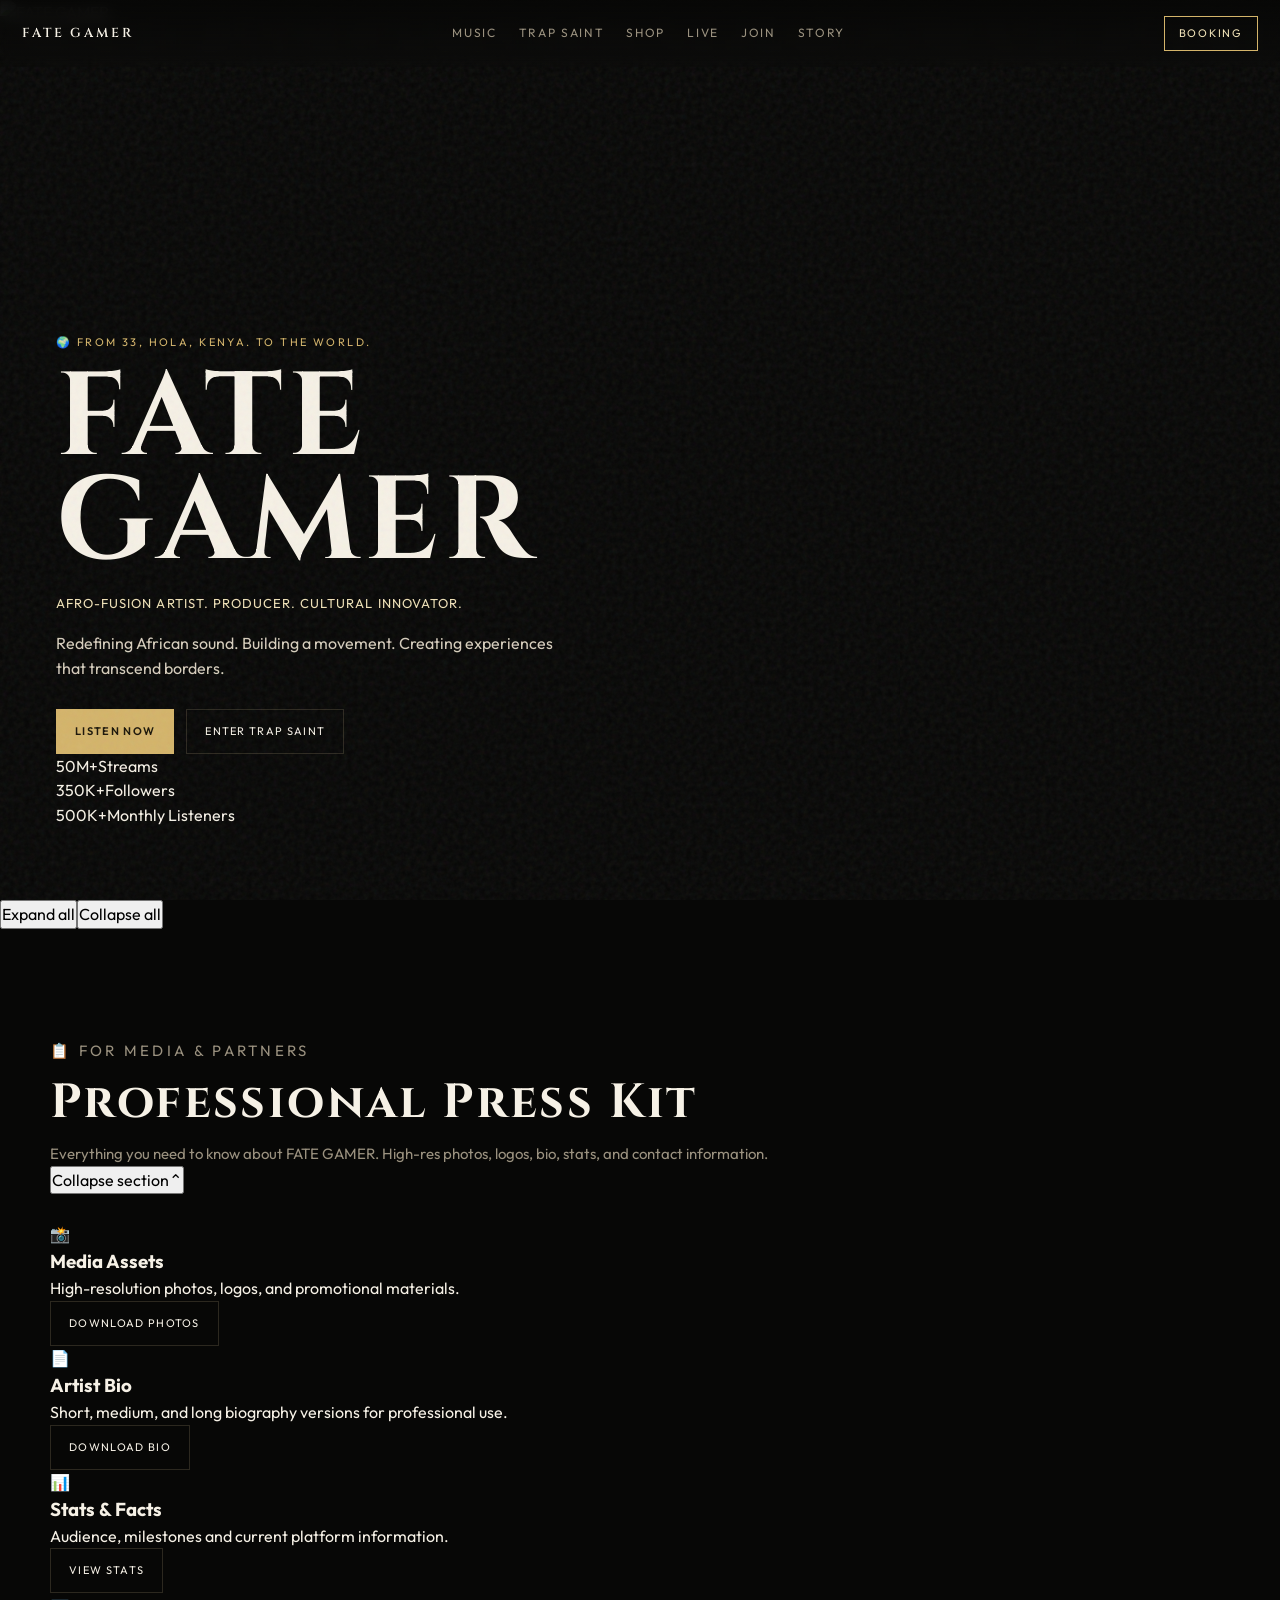
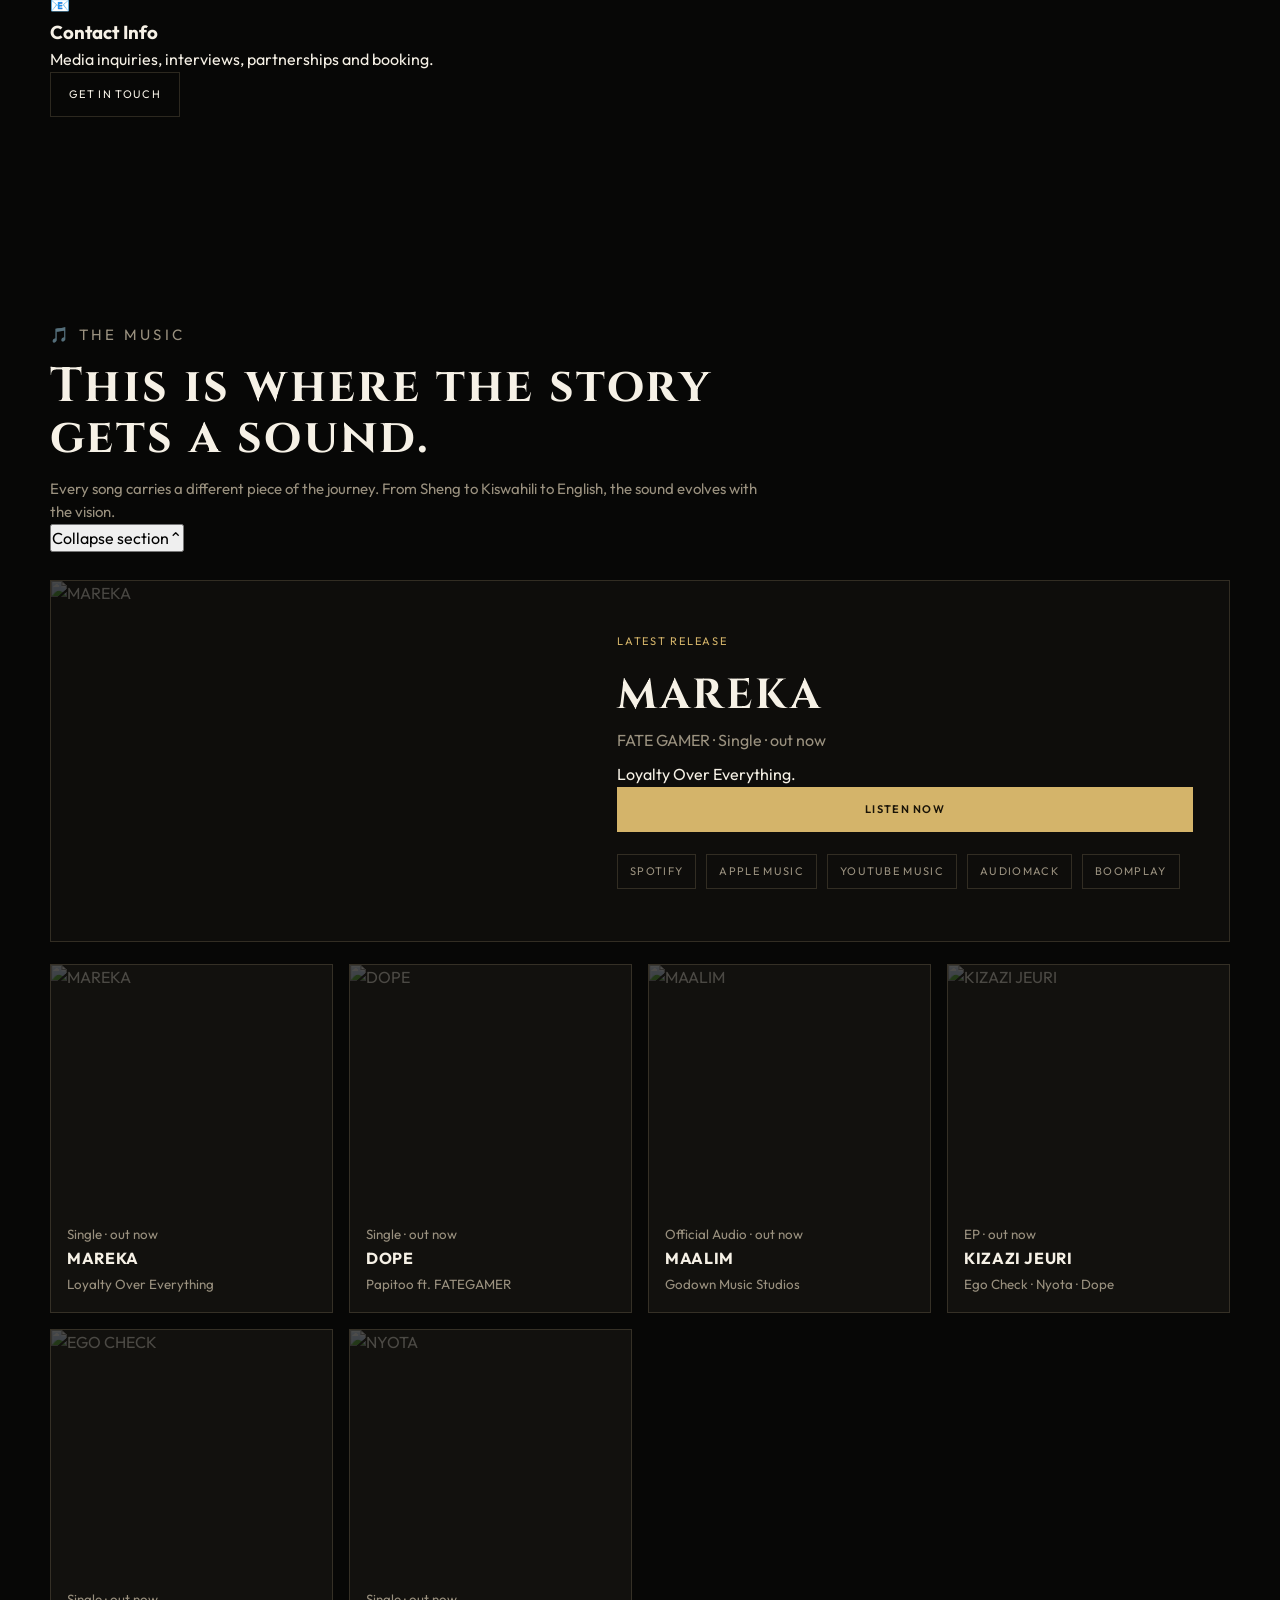
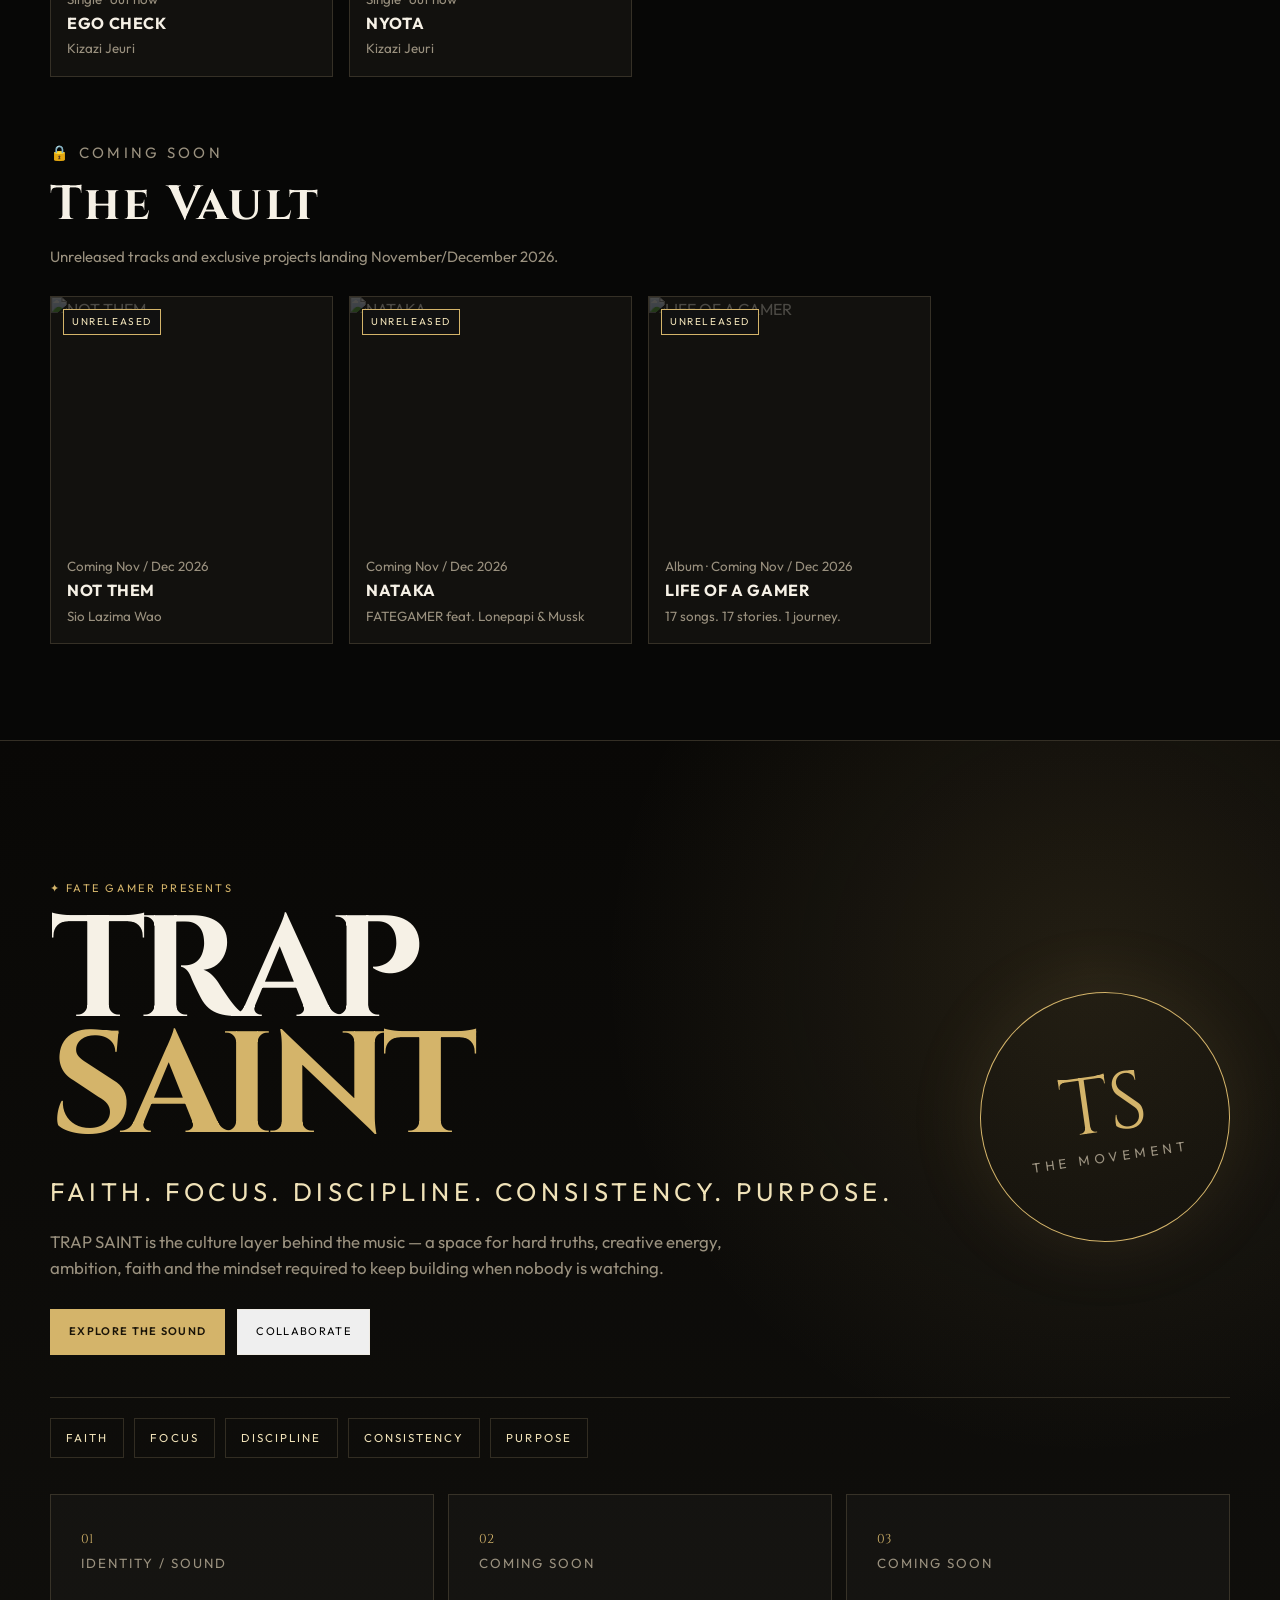
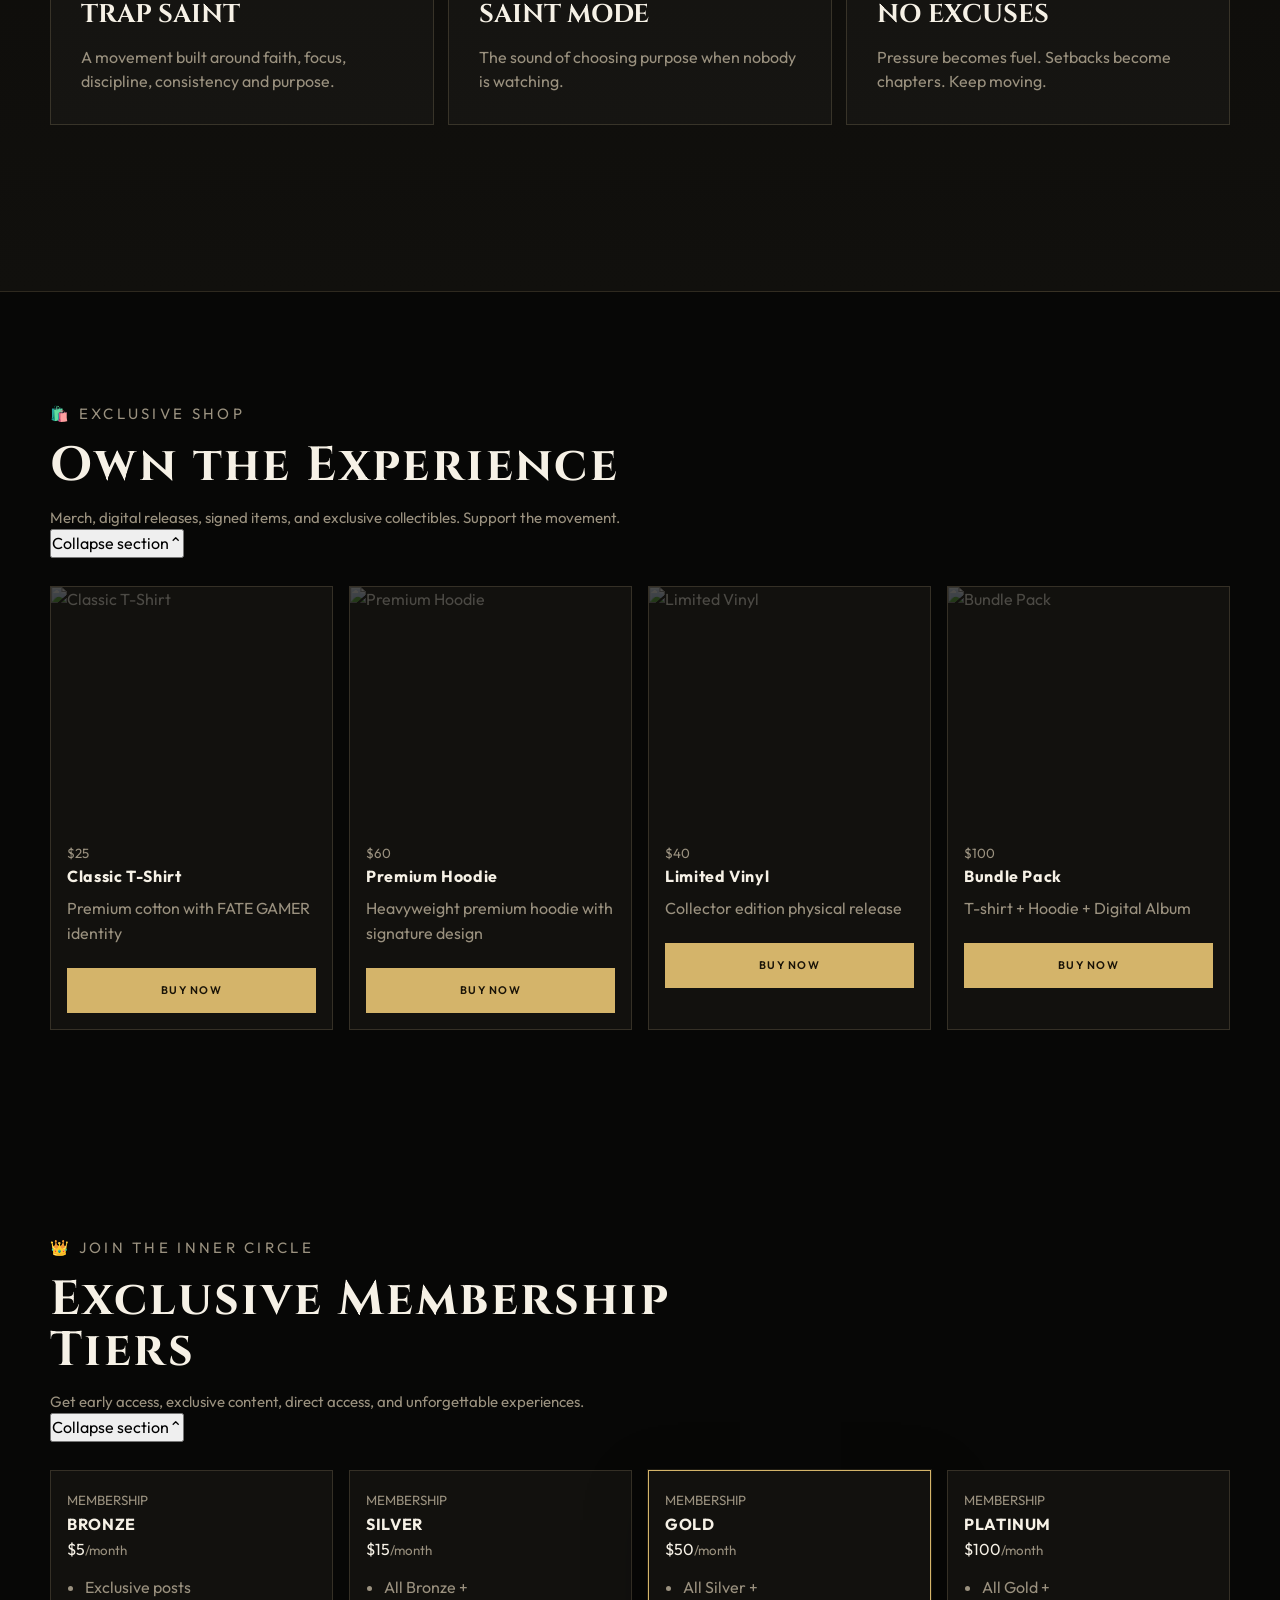
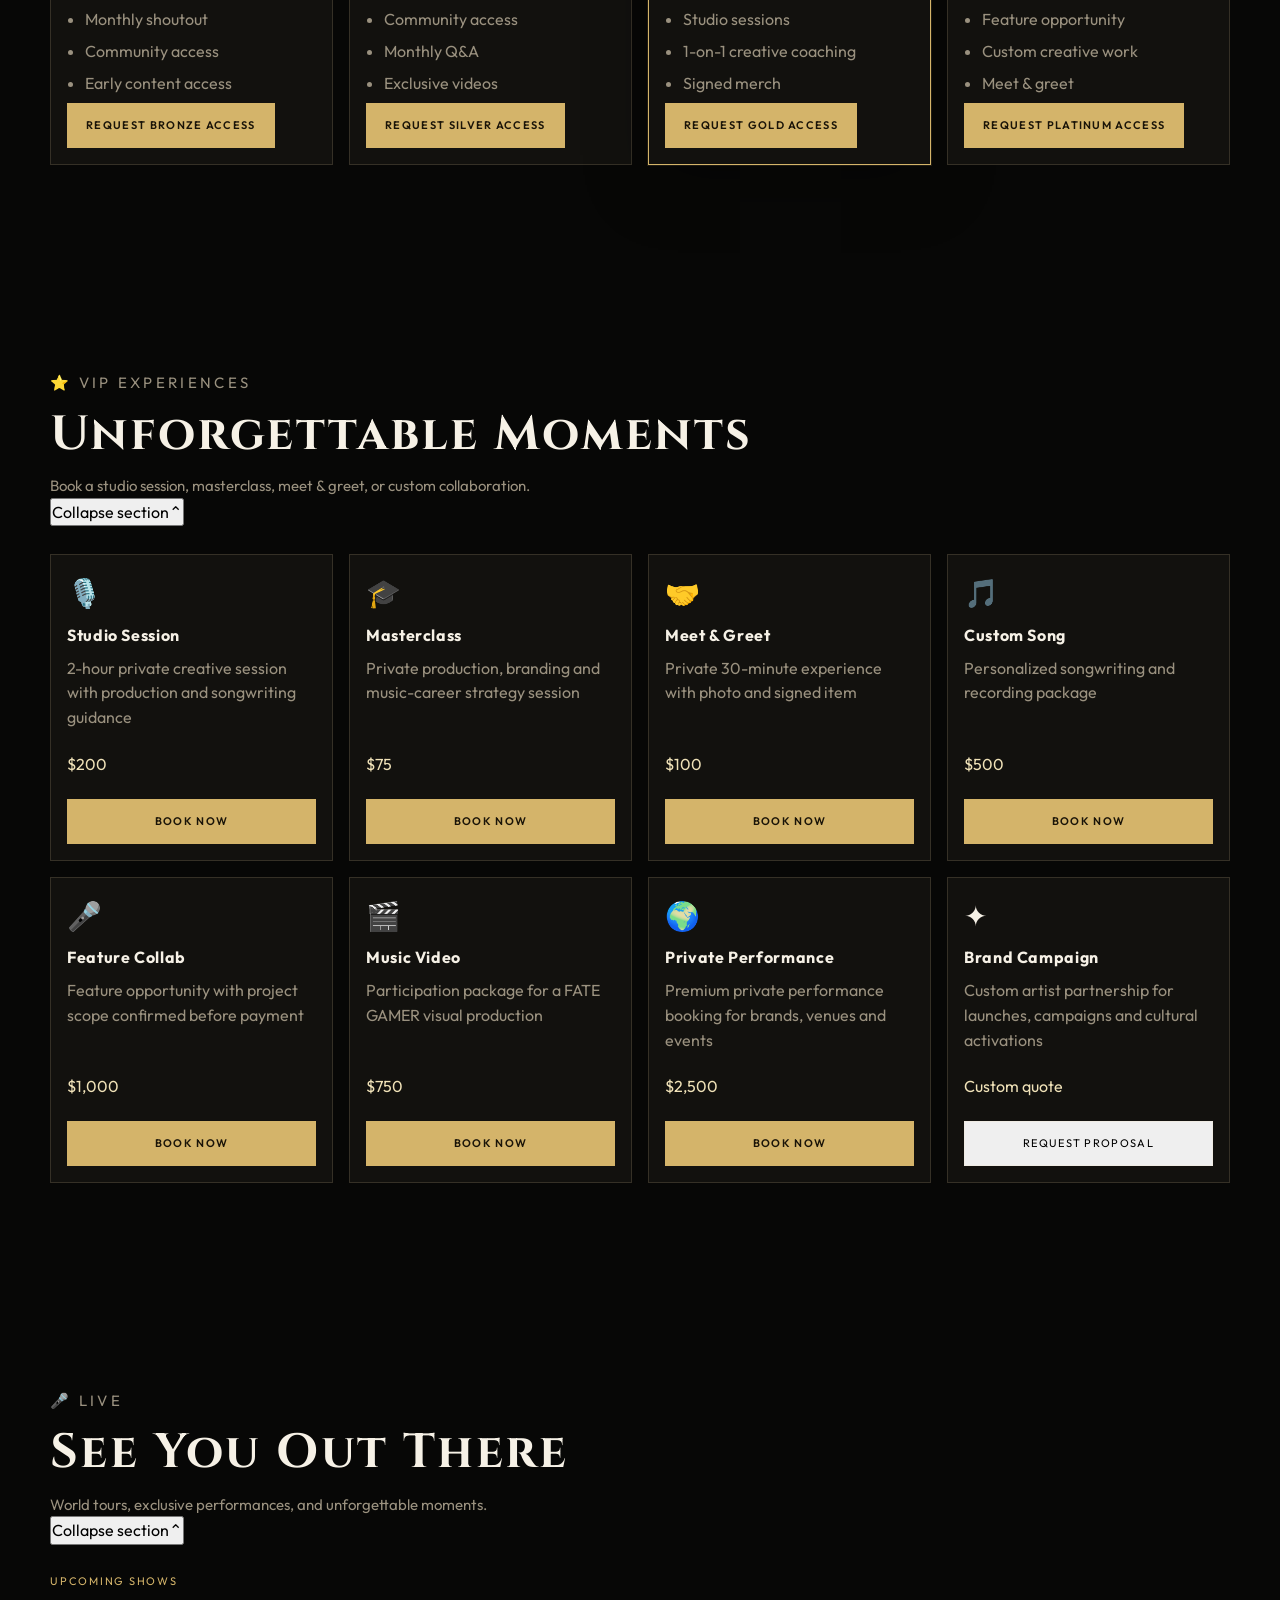
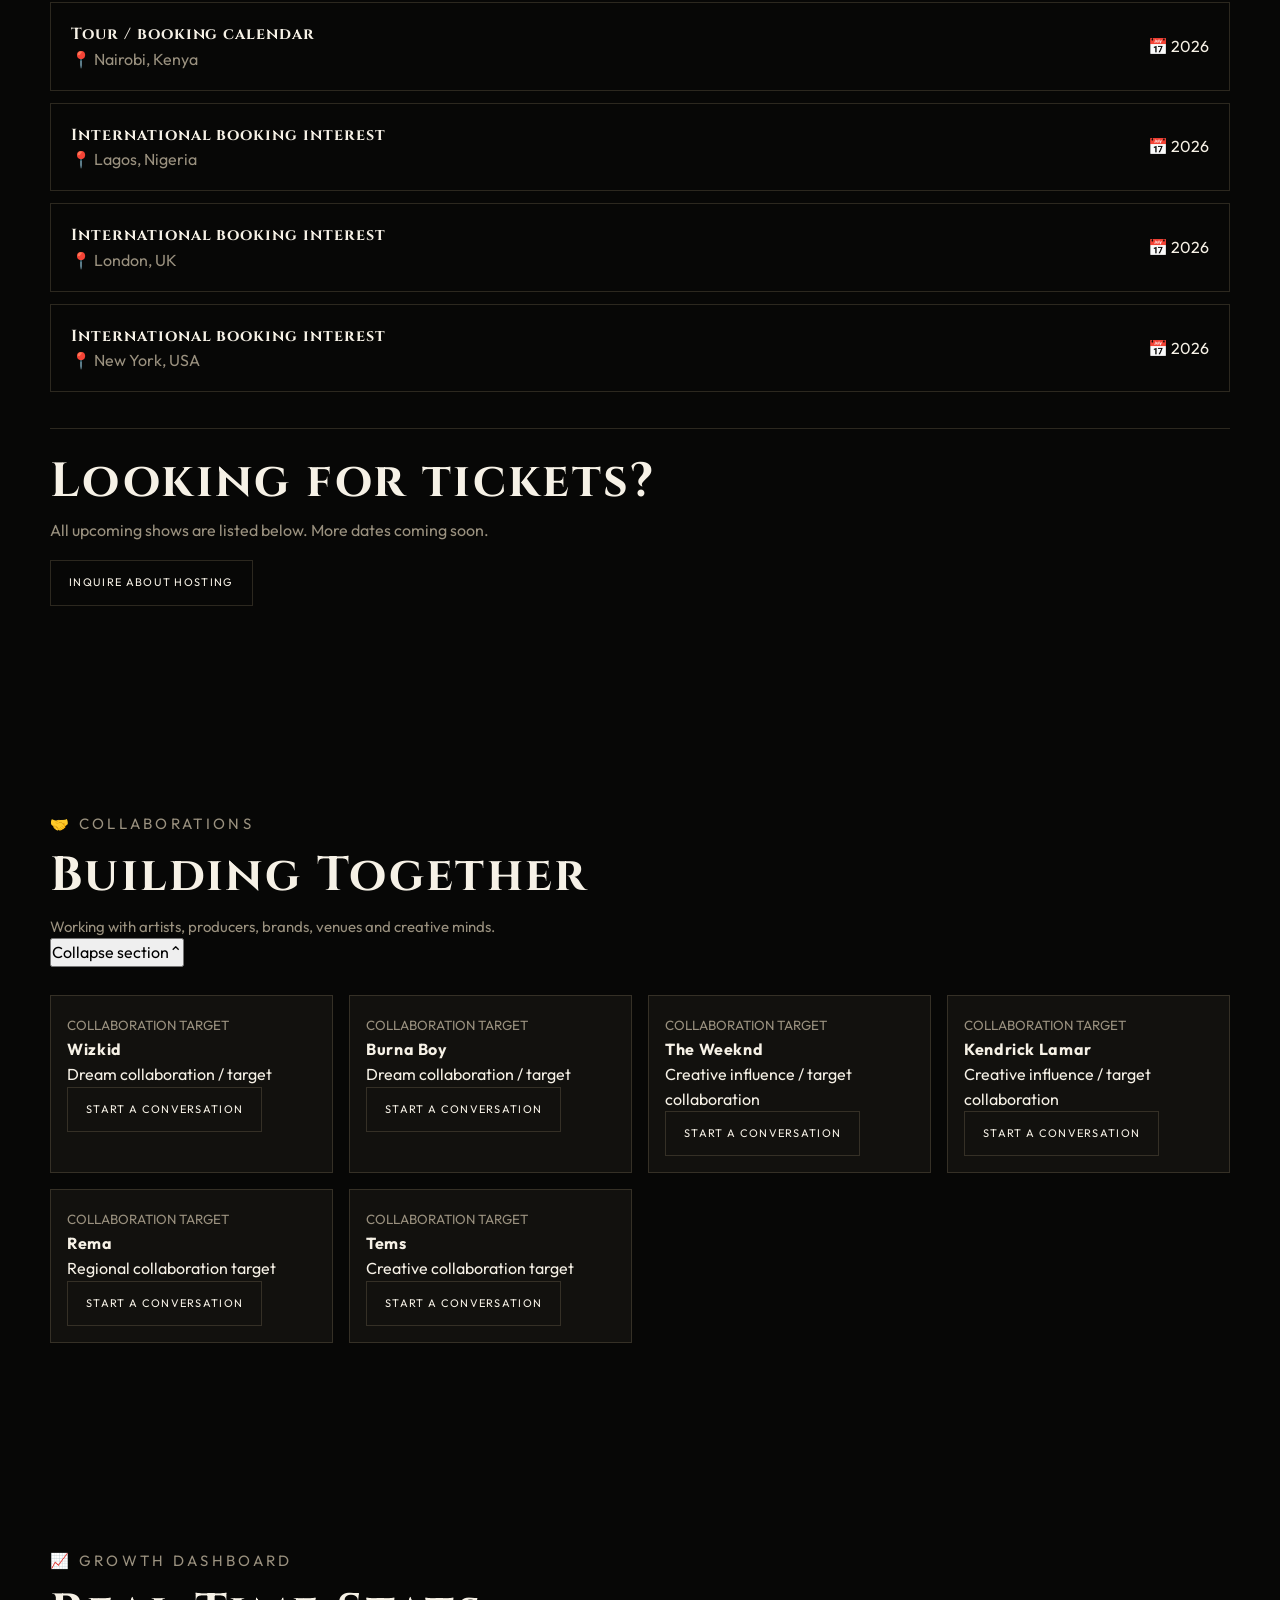
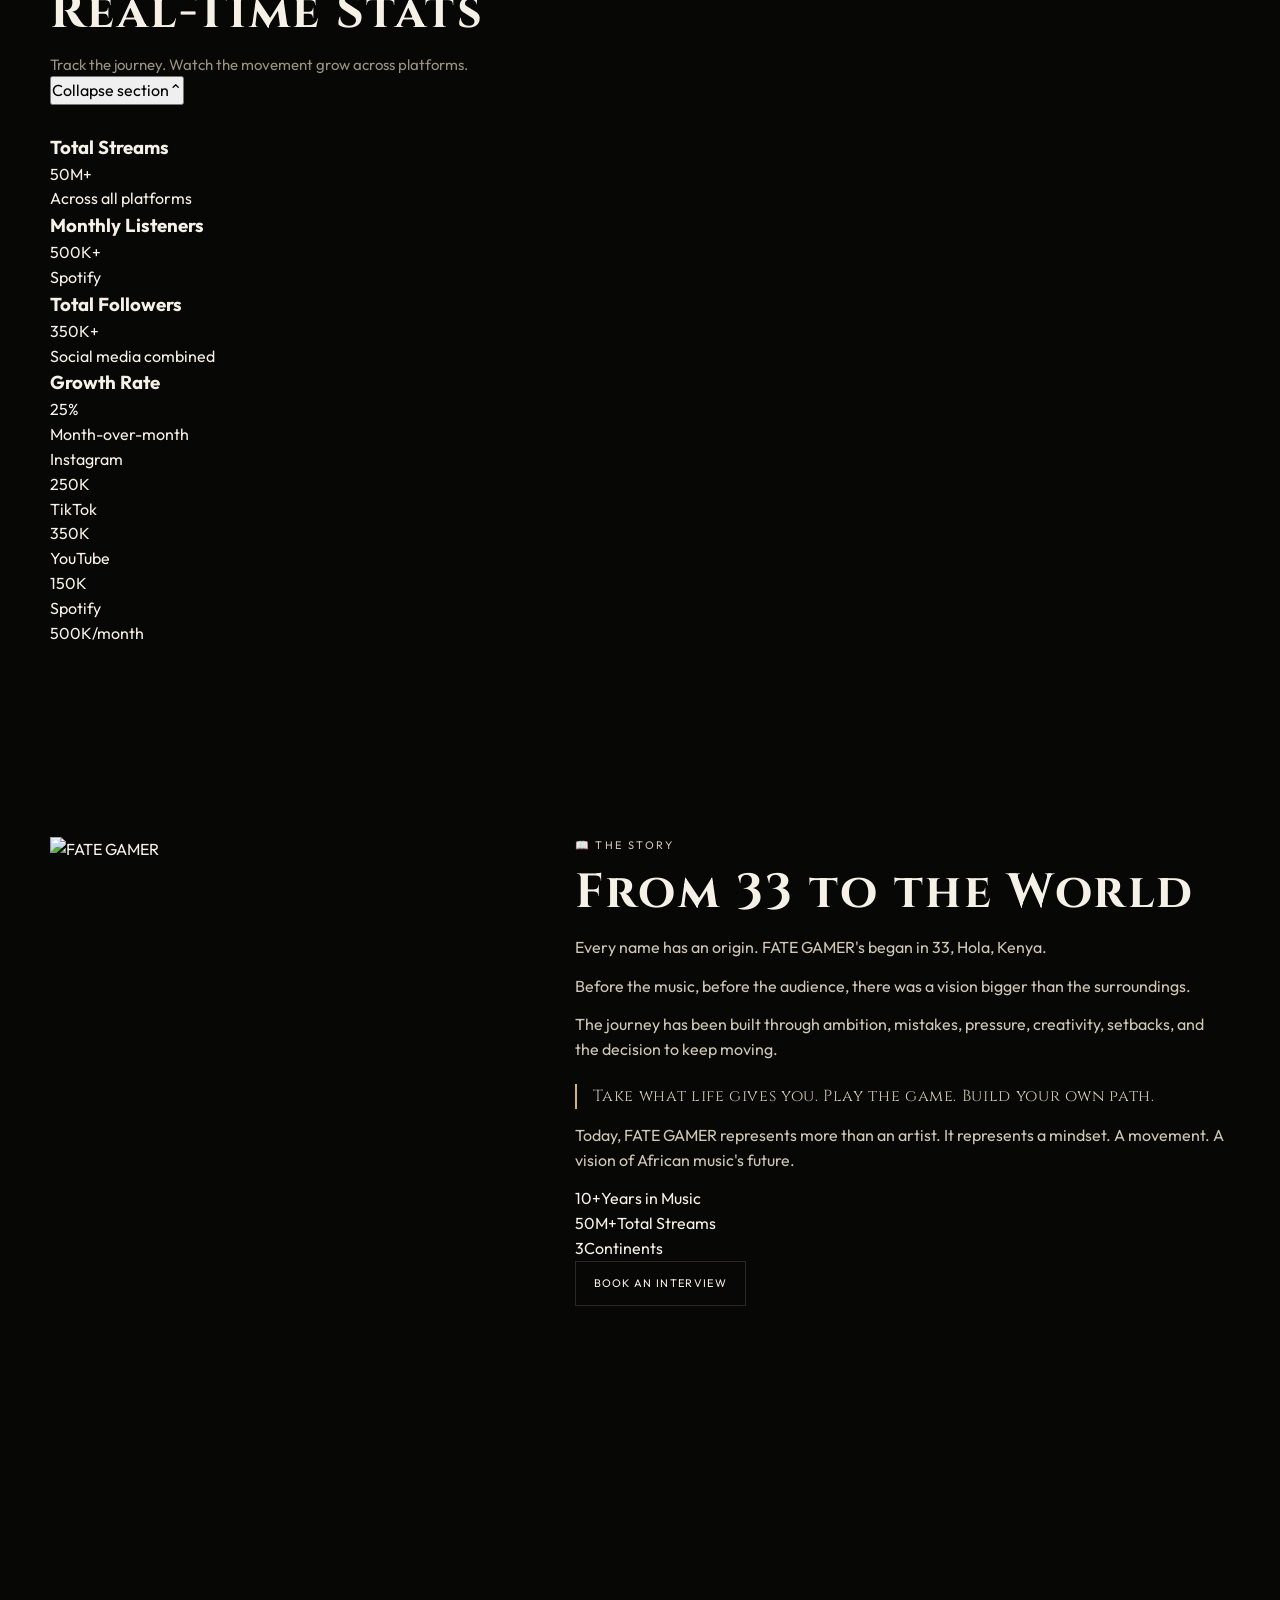
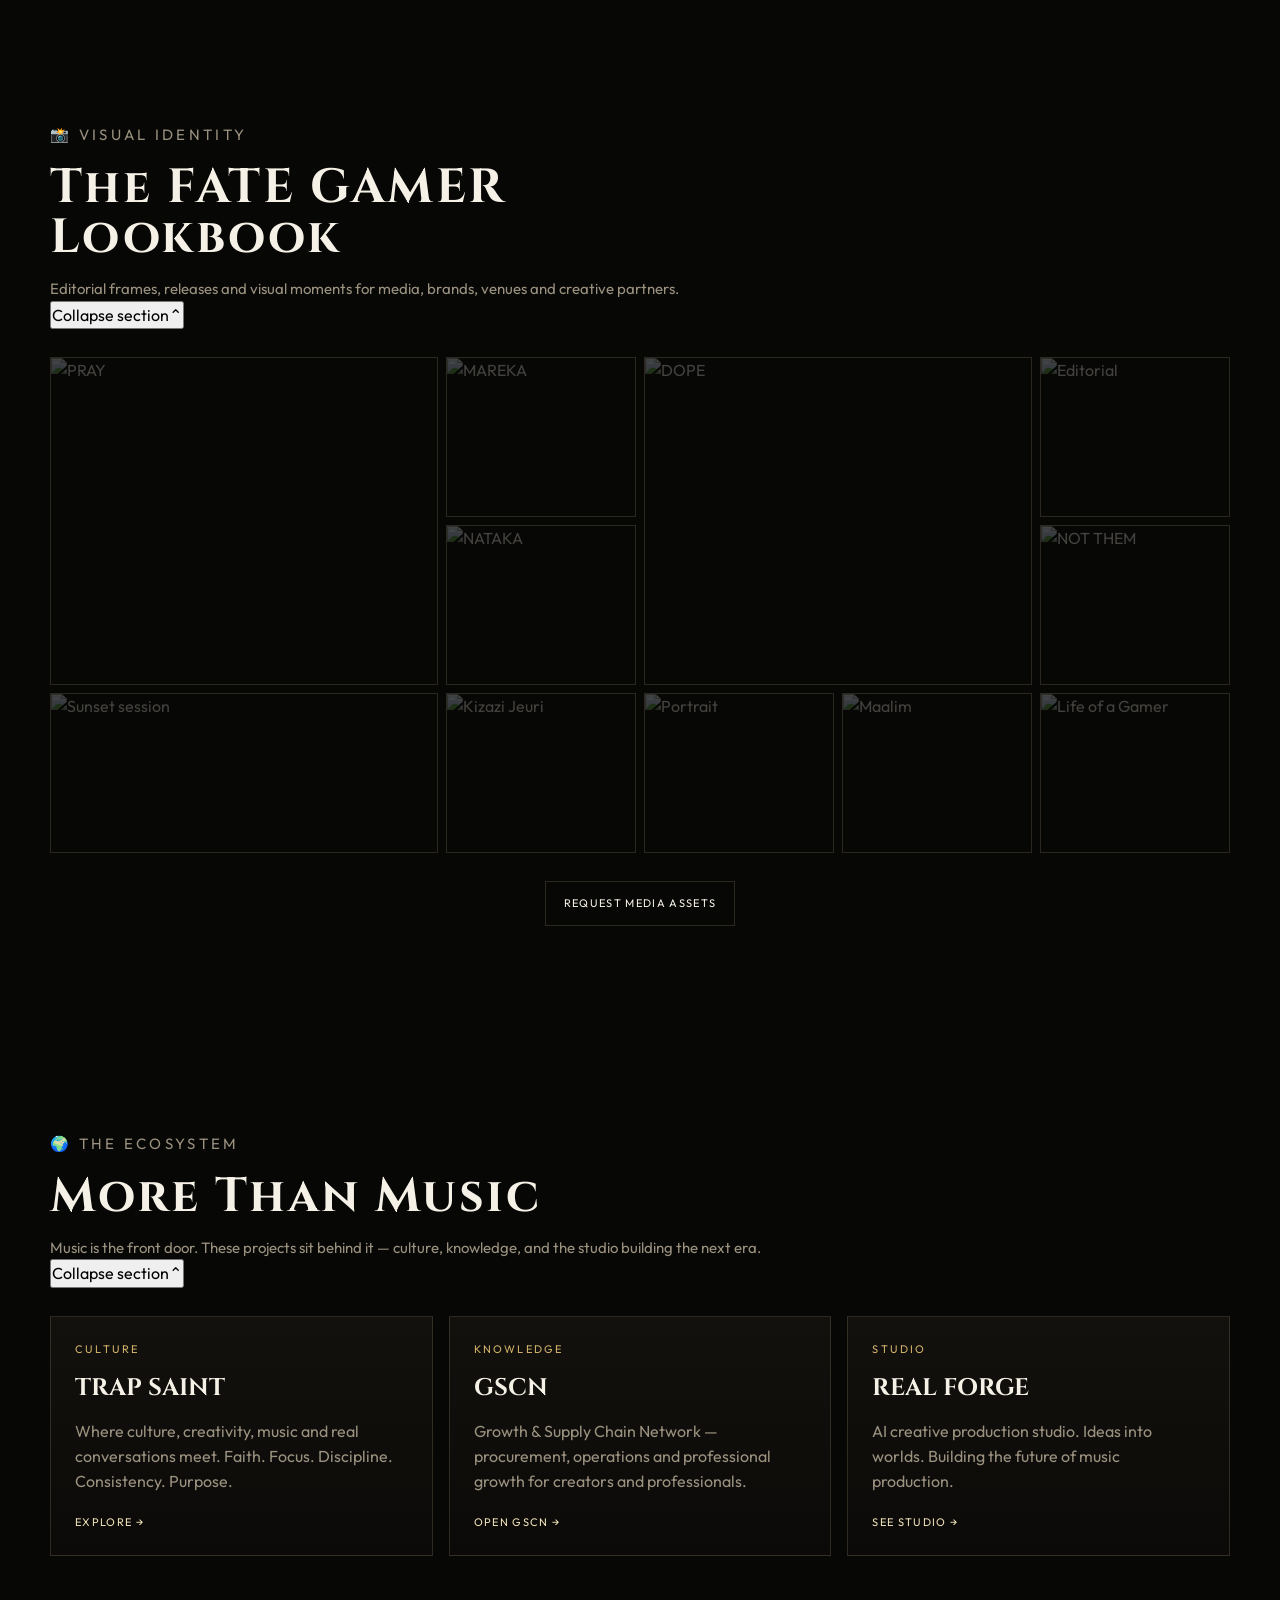
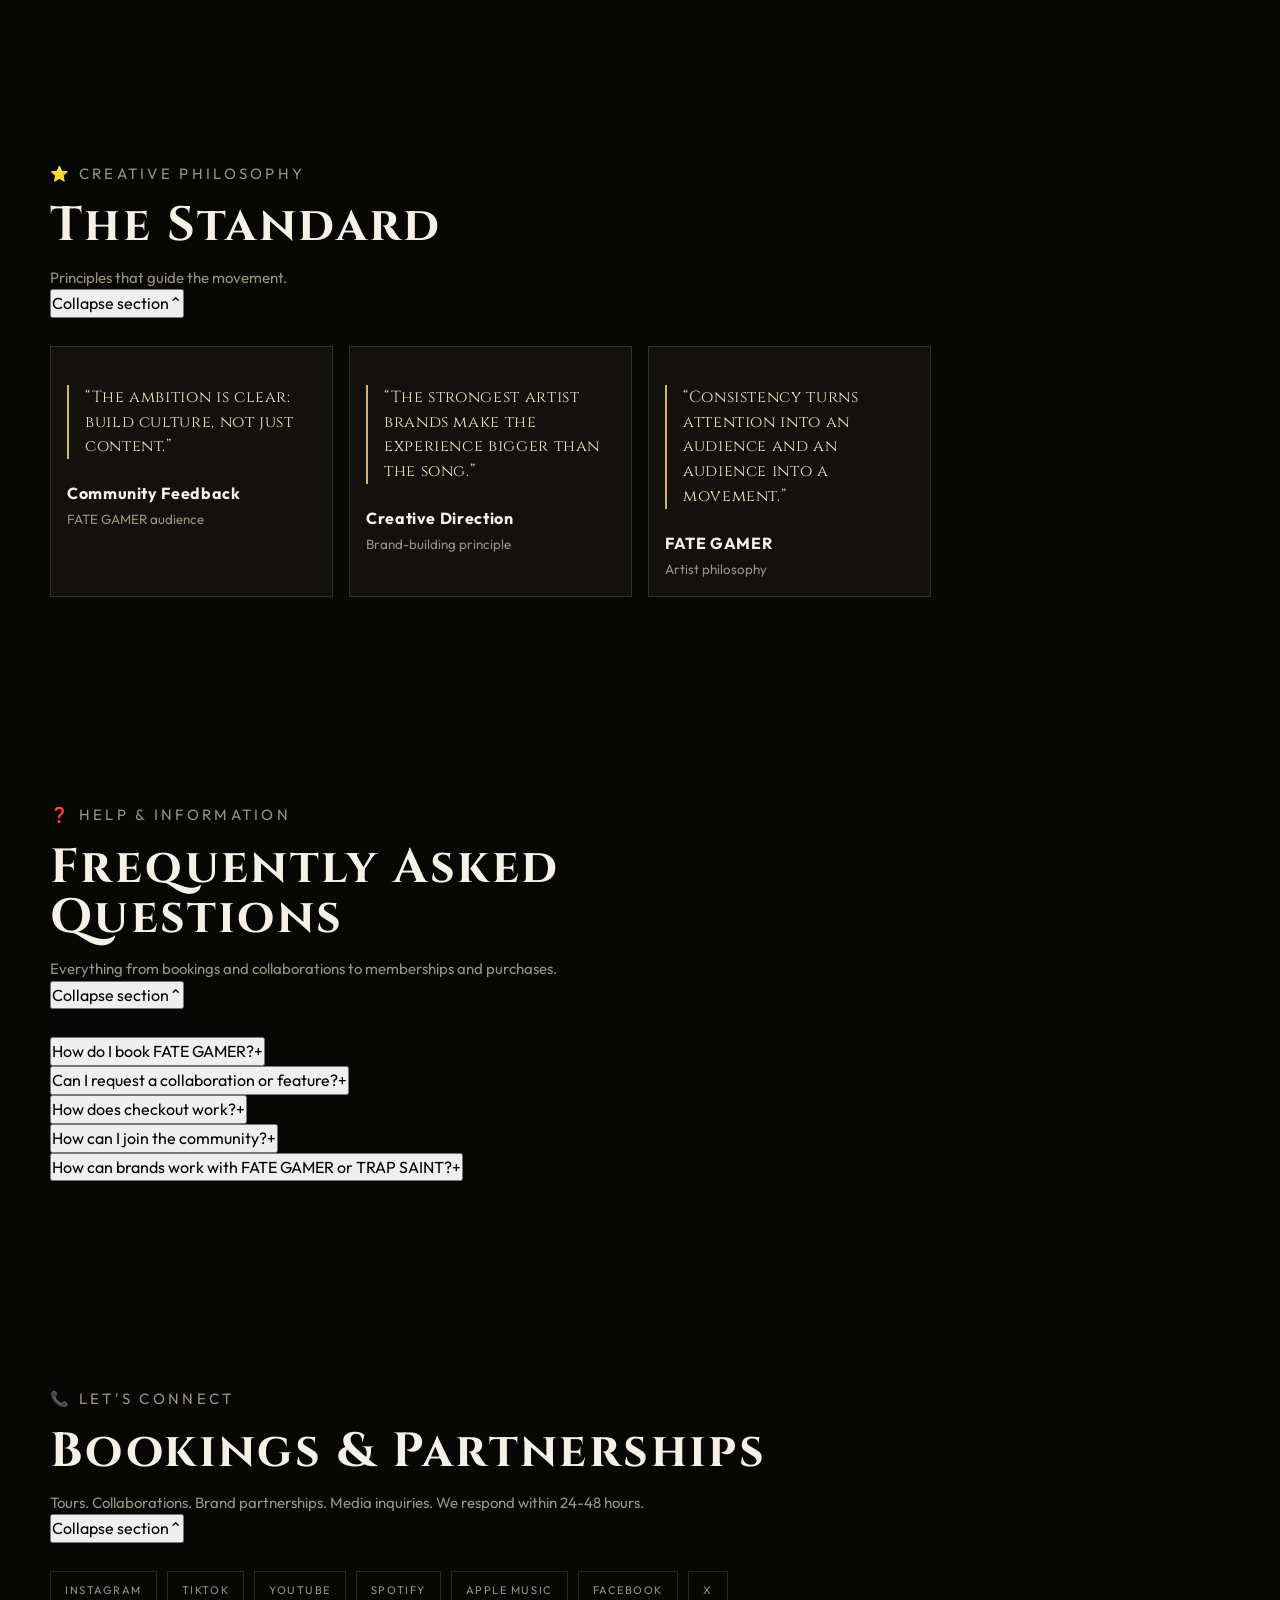
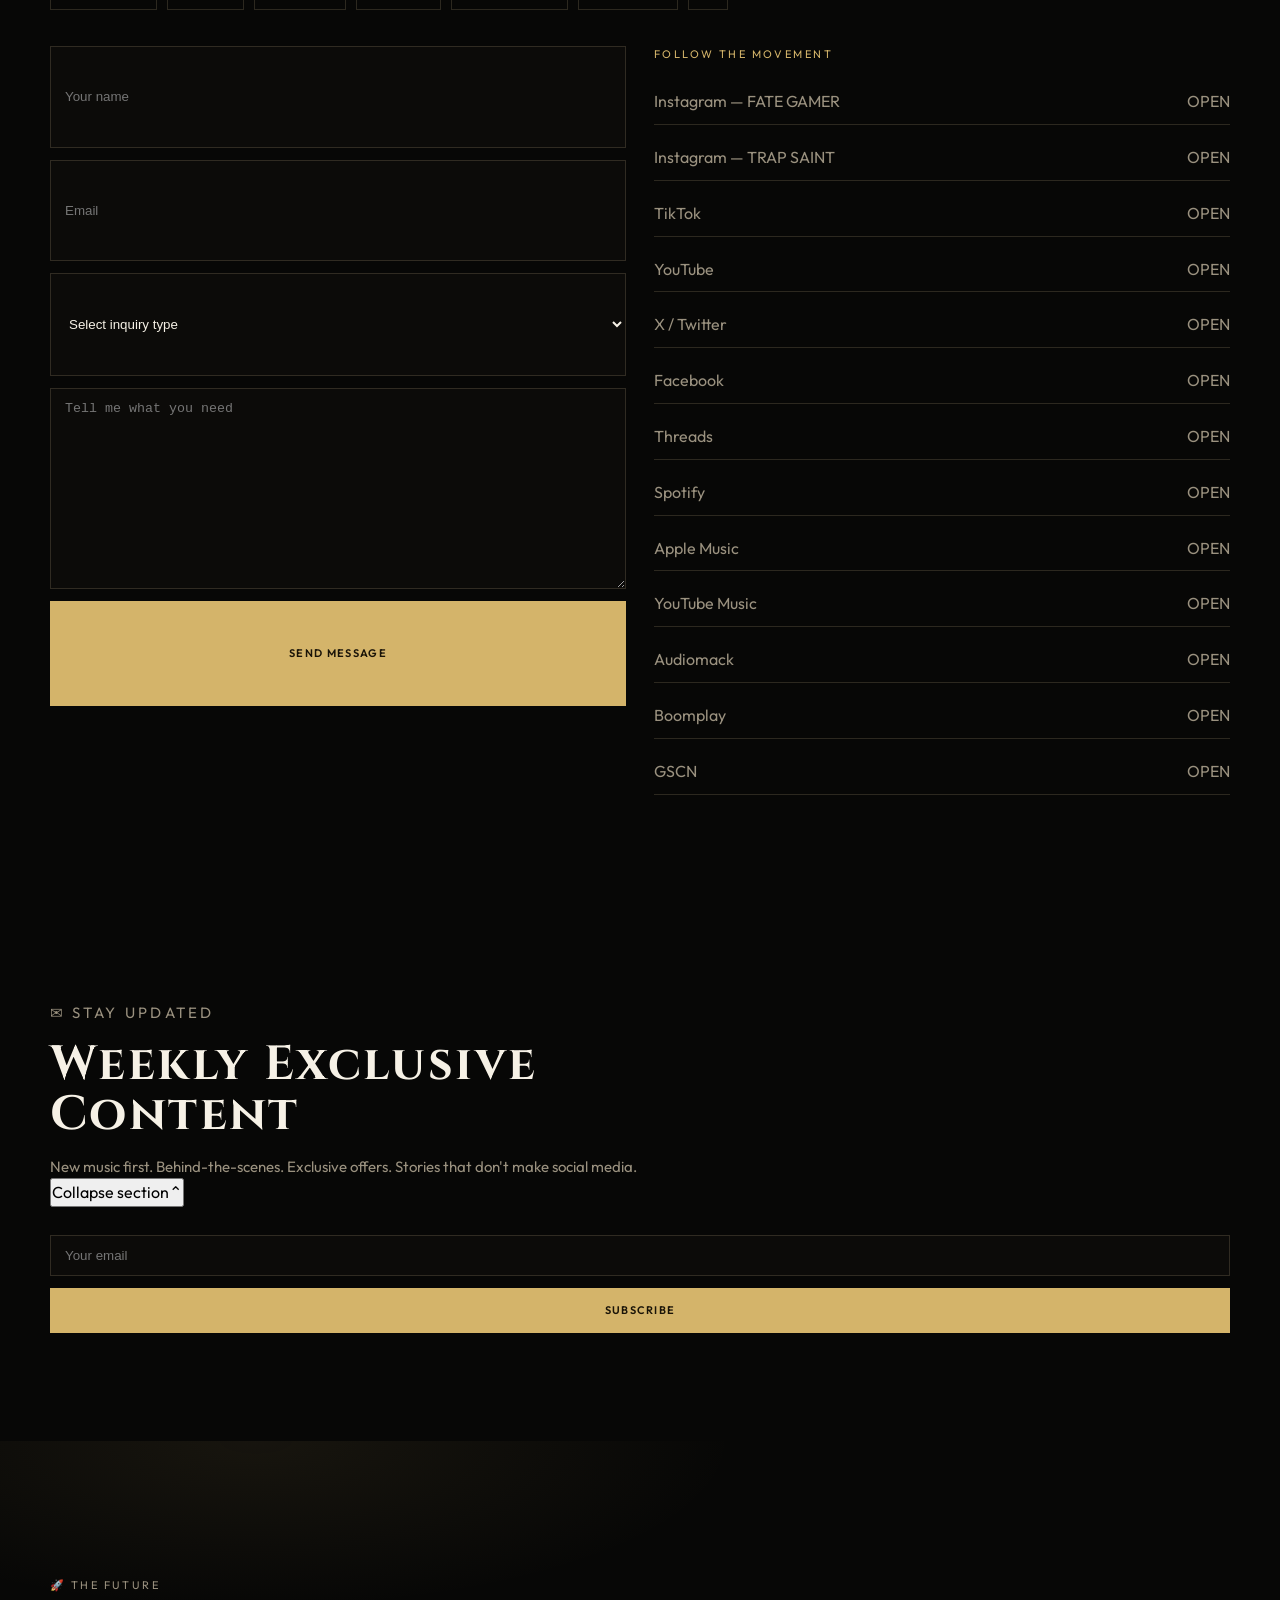
==== index.html @ 5c88dd8c "Expand all site sections and add working controls and FAQ" ====
<!doctype html>
<html lang="en">
<head>
  <meta charset="utf-8" />
  <meta name="viewport" content="width=device-width, initial-scale=1" />
  <title>FATE GAMER — Official Artist Website</title>
  <meta name="description" content="FATE GAMER — Afro-fusion artist from Kenya. World-class music, culture, experiences, collaborations and creative projects." />
  <meta property="og:title" content="FATE GAMER — Official" />
  <meta property="og:description" content="The next era of Afro-fusion. Join the movement." />
  <meta property="og:image" content="https://assets-2-prod.whop.com/public/uploads/2026-09-08/db23e99f-efab-4cd9-8f26-61f810f5318d/image.webp" />
  <meta property="og:type" content="website" />
  <meta name="twitter:card" content="summary_large_image" />
  <meta name="twitter:title" content="FATE GAMER — Official" />
  <meta name="twitter:description" content="Afro-fusion artist. Music. Culture. Innovation." />
  <meta name="twitter:image" content="https://assets-2-prod.whop.com/public/uploads/2026-09-08/db23e99f-efab-4cd9-8f26-61f810f5318d/image.webp" />
  <meta name="theme-color" content="#d4b46a" />
  <link rel="icon" href="https://assets-2-prod.whop.com/public/uploads/2026-09-08/83d8760e-dfc9-4b22-b8af-844533a8ad3e/image.webp" />
  <link rel="preconnect" href="https://fonts.googleapis.com" />
  <link rel="preconnect" href="https://fonts.gstatic.com" crossorigin />
  <link href="https://fonts.googleapis.com/css2?family=Cinzel:wght@500;700&family=Outfit:wght@300;400;500;600&display=swap" rel="stylesheet" />
  <link rel="stylesheet" href="styles.css" />
</head>
<body>
  <div class="grain"></div>
  <nav>
    <a class="brand" href="#top">FATE GAMER</a>
    <div class="nav-links"><a href="#music">Music</a><a href="#trapsaint">TRAP SAINT</a><a href="#merch">Shop</a><a href="#events">Live</a><a href="#members">Join</a><a href="#about">Story</a></div>
    <a class="nav-cta" href="#contact">Booking</a><button class="burger" id="burger" aria-label="Menu">☰</button>
  </nav>
  <div class="mobile-menu" id="menu"><a href="#music">Music</a><a href="#trapsaint">TRAP SAINT</a><a href="#merch">Shop</a><a href="#events">Live</a><a href="#members">Join</a><a href="#about">Story</a><a href="#contact">Booking</a></div>

  <header class="hero" id="top">
    <img class="hero-photo" src="https://assets-2-prod.whop.com/public/uploads/2026-09-08/db23e99f-efab-4cd9-8f26-61f810f5318d/image.webp" alt="FATE GAMER" />
    <div class="hero-shade"></div><div class="hero-copy">
      <p class="kicker">🌍 From 33, Hola, Kenya. To the world.</p><h1>FATE<br>GAMER</h1><p class="roles">Afro-Fusion Artist. Producer. Cultural Innovator.</p>
      <p class="sub">Redefining African sound. Building a movement. Creating experiences that transcend borders.</p>
      <div class="actions"><a class="btn gold" href="#music">Listen Now</a><a class="btn ghost" href="#trapsaint">Enter TRAP SAINT</a></div>
      <div class="hero-stats"><div class="stat"><span class="stat-value" id="stat-streams">50M+</span><span class="stat-label">Streams</span></div><div class="stat"><span class="stat-value" id="stat-followers">350K+</span><span class="stat-label">Followers</span></div><div class="stat"><span class="stat-value" id="stat-listeners">500K+</span><span class="stat-label">Monthly Listeners</span></div></div>
    </div>
  </header>

  <section id="press"><div class="wrap"><div class="sec-head stacked"><p class="kicker">📋 For Media & Partners</p><h2>Professional Press Kit</h2><p>Everything you need to know about FATE GAMER. High-res photos, logos, bio, stats, and contact information.</p></div><div class="press-grid">
    <div class="press-card"><div class="press-icon">📸</div><h3>Media Assets</h3><p>High-resolution photos, logos, and promotional materials.</p><a class="btn ghost" href="#" id="press-photos">Download Photos</a></div>
    <div class="press-card"><div class="press-icon">📄</div><h3>Artist Bio</h3><p>Short, medium, and long biography versions for professional use.</p><a class="btn ghost" href="#" id="press-bio">Download Bio</a></div>
    <div class="press-card"><div class="press-icon">📊</div><h3>Stats & Facts</h3><p>Audience, milestones and current platform information.</p><a class="btn ghost" href="#analytics">View Stats</a></div>
    <div class="press-card"><div class="press-icon">📧</div><h3>Contact Info</h3><p>Media inquiries, interviews, partnerships and booking.</p><a class="btn ghost" href="#contact">Get in Touch</a></div>
  </div></div></section>

  <section id="music"><div class="wrap"><div class="sec-head stacked"><p class="kicker">🎵 The Music</p><h2>This is where the story gets a sound.</h2><p>Every song carries a different piece of the journey. From Sheng to Kiswahili to English, the sound evolves with the vision.</p></div>
    <article class="featured"><img id="feat-cover" src="https://assets-2-prod.whop.com/public/uploads/2026-09-08/f06725ac-9ed3-47c0-a729-58cfe2d5c3be/image.webp" alt="MAREKA" /><div class="featured-body"><p class="note">Latest Release</p><h3 id="feat-title">MAREKA</h3><p id="feat-type">FATE GAMER · Single · 2026</p><p id="feat-blurb">Loyalty Over Everything.</p><a class="btn gold" id="feat-listen" href="https://open.spotify.com/search/FATEGAMER%20MAREKA" target="_blank" rel="noopener">Listen Now</a><div class="platforms" id="platforms"></div></div></article>
    <div class="cards" id="releases"></div><div class="sec-head vault-head stacked"><p class="kicker">🔒 Coming Soon</p><h2>The Vault</h2><p>Unreleased tracks and exclusive projects landing November/December 2026.</p></div><div class="cards vault" id="vault"></div>
  </div></section>

  <section class="trap-saint" id="trapsaint"><div class="wrap"><div class="trap-hero"><div><p class="kicker">✦ FATE GAMER PRESENTS</p><h2>TRAP<br><span>SAINT</span></h2><p class="trap-lead">Faith. Focus. Discipline. Consistency. Purpose.</p><p class="trap-copy">TRAP SAINT is the culture layer behind the music — a space for hard truths, creative energy, ambition, faith and the mindset required to keep building when nobody is watching.</p><div class="actions"><a class="btn gold" href="#trap-tracks">Explore the Sound</a><button class="btn ghost" type="button" data-trap-contact>Collaborate</button></div></div><div class="trap-mark"><span>TS</span><small>THE MOVEMENT</small></div></div><div class="trap-values"><span>FAITH</span><span>FOCUS</span><span>DISCIPLINE</span><span>CONSISTENCY</span><span>PURPOSE</span></div><div class="trap-tracks" id="trap-tracks"></div></div></section>

  <section id="merch"><div class="wrap"><div class="sec-head stacked"><p class="kicker">🛍️ Exclusive Shop</p><h2>Own the Experience</h2><p>Merch, digital releases, signed items, and exclusive collectibles. Support the movement.</p></div><div class="merch-grid" id="merch-grid"></div></div></section>
  <section id="members"><div class="wrap"><div class="sec-head stacked"><p class="kicker">👑 Join the Inner Circle</p><h2>Exclusive Membership Tiers</h2><p>Get early access, exclusive content, direct access, and unforgettable experiences.</p></div><div class="tiers-grid" id="tiers-grid"></div></div></section>
  <section id="experiences"><div class="wrap"><div class="sec-head stacked"><p class="kicker">⭐ VIP Experiences</p><h2>Unforgettable Moments</h2><p>Book a studio session, masterclass, meet & greet, or custom collaboration.</p></div><div class="experiences-grid" id="exp-grid"></div></div></section>
  <section id="events"><div class="wrap"><div class="sec-head stacked"><p class="kicker">🎤 Live</p><h2>See You Out There</h2><p>World tours, exclusive performances, and unforgettable moments.</p></div><p class="note tight">Upcoming Shows</p><div class="events" id="event-list"></div><div class="missed"><h3>Looking for tickets?</h3><p>All upcoming shows are listed below. More dates coming soon.</p><a class="btn ghost" href="#contact">Inquire About Hosting</a></div></div></section>
  <section id="collabs"><div class="wrap"><div class="sec-head stacked"><p class="kicker">🤝 Collaborations</p><h2>Building Together</h2><p>Working with artists, producers, brands, venues and creative minds.</p></div><div class="collab-grid" id="collab-grid"></div></div></section>
  <section id="analytics"><div class="wrap"><div class="sec-head stacked"><p class="kicker">📈 Growth Dashboard</p><h2>Real-Time Stats</h2><p>Track the journey. Watch the movement grow across platforms.</p></div><div class="analytics-grid"><div class="analytics-card"><h3>Total Streams</h3><p class="big-stat" id="total-streams">50M+</p><p class="card-meta">Across all platforms</p></div><div class="analytics-card"><h3>Monthly Listeners</h3><p class="big-stat" id="monthly-listeners">500K+</p><p class="card-meta">Spotify</p></div><div class="analytics-card"><h3>Total Followers</h3><p class="big-stat" id="total-followers">350K+</p><p class="card-meta">Social media combined</p></div><div class="analytics-card"><h3>Growth Rate</h3><p class="big-stat">25%</p><p class="card-meta">Month-over-month</p></div></div><div class="platform-stats"><div class="platform"><span class="platform-name">Instagram</span><div class="progress-bar"><div class="progress" style="width:65%"></div></div><span class="platform-value">250K</span></div><div class="platform"><span class="platform-name">TikTok</span><div class="progress-bar"><div class="progress" style="width:85%"></div></div><span class="platform-value">350K</span></div><div class="platform"><span class="platform-name">YouTube</span><div class="progress-bar"><div class="progress" style="width:45%"></div></div><span class="platform-value">150K</span></div><div class="platform"><span class="platform-name">Spotify</span><div class="progress-bar"><div class="progress" style="width:75%"></div></div><span class="platform-value">500K/month</span></div></div></div></section>
  <section id="about"><div class="wrap about"><img src="https://assets-2-prod.whop.com/public/uploads/2026-09-08/da826469-4233-47af-b025-9d303e23ec61/image.webp" alt="FATE GAMER" /><div><p class="kicker">📖 The Story</p><h2>From 33 to the World</h2><p>Every name has an origin. FATE GAMER's began in 33, Hola, Kenya.</p><p>Before the music, before the audience, there was a vision bigger than the surroundings.</p><p>The journey has been built through ambition, mistakes, pressure, creativity, setbacks, and the decision to keep moving.</p><p class="quote">Take what life gives you. Play the game. Build your own path.</p><p>Today, FATE GAMER represents more than an artist. It represents a mindset. A movement. A vision of African music's future.</p><div class="about-stats"><div class="stat-box"><span class="stat-num">10+</span><span class="stat-desc">Years in Music</span></div><div class="stat-box"><span class="stat-num">50M+</span><span class="stat-desc">Total Streams</span></div><div class="stat-box"><span class="stat-num">3</span><span class="stat-desc">Continents</span></div></div><a class="btn ghost" href="#contact">Book an Interview</a></div></div></section>
  <section id="world"><div class="wrap"><div class="sec-head stacked"><p class="kicker">🌍 The Ecosystem</p><h2>More Than Music</h2><p>Music is the front door. These projects sit behind it — culture, knowledge, and the studio building the next era.</p></div><div class="projects" id="projects-list"></div></div></section>
  <section id="testimonials"><div class="wrap"><div class="sec-head stacked"><p class="kicker">⭐ Creative Philosophy</p><h2>The Standard</h2><p>Principles that guide the movement.</p></div><div class="testimonials-grid" id="testimonials-grid"></div></div></section>
  <section id="faq"><div class="wrap"><div class="sec-head stacked"><p class="kicker">❓ Help & Information</p><h2>Frequently Asked Questions</h2><p>Everything from bookings and collaborations to memberships and purchases.</p></div><div class="faq-list">
    <article class="faq-item"><button type="button" data-faq-button aria-expanded="false" aria-controls="faq-1"><span>How do I book FATE GAMER?</span><span class="faq-plus">+</span></button><div id="faq-1" class="faq-panel" hidden><p>Use the booking form below and select Booking / Performance. Include the date, location, event type, audience size and budget range where possible.</p></div></article>
    <article class="faq-item"><button type="button" data-faq-button aria-expanded="false" aria-controls="faq-2"><span>Can I request a collaboration or feature?</span><span class="faq-plus">+</span></button><div id="faq-2" class="faq-panel" hidden><p>Yes. Select Collaboration / Feature and describe the concept, participants, timeline and commercial terms.</p></div></article>
    <article class="faq-item"><button type="button" data-faq-button aria-expanded="false" aria-controls="faq-3"><span>How does checkout work?</span><span class="faq-plus">+</span></button><div id="faq-3" class="faq-panel" hidden><p>Fixed-price merchandise and services use the secure checkout flow. The server validates the catalog item before payment is initialized.</p></div></article>
    <article class="faq-item"><button type="button" data-faq-button aria-expanded="false" aria-controls="faq-4"><span>How can I join the community?</span><span class="faq-plus">+</span></button><div id="faq-4" class="faq-panel" hidden><p>Choose a membership tier and request access. The team will provide the current payment and access details.</p></div></article>
    <article class="faq-item"><button type="button" data-faq-button aria-expanded="false" aria-controls="faq-5"><span>How can brands work with FATE GAMER or TRAP SAINT?</span><span class="faq-plus">+</span></button><div id="faq-5" class="faq-panel" hidden><p>Select Brand / Partnership in the contact form. Campaigns can cover creative production, music, content, events and culture-led partnerships.</p></div></article>
  </div></div></section>
  <section id="contact"><div class="wrap"><div class="sec-head stacked"><p class="kicker">📞 Let's Connect</p><h2>Bookings & Partnerships</h2><p>Tours. Collaborations. Brand partnerships. Media inquiries. We respond within 24-48 hours.</p></div><div class="follow-row" id="follow-row"></div><div class="contact-grid"><form id="form"><input name="name" placeholder="Your name" required /><input type="email" name="email" placeholder="Email" required /><select name="reason" required><option value="">Select inquiry type</option><option value="Booking / Performance">🎤 Booking / Performance</option><option value="Collaboration / Feature">🤝 Collaboration / Feature</option><option value="Brand / Partnership">💼 Brand / Partnership</option><option value="Media / Interview">📰 Media / Interview</option><option value="Licensing">📜 Licensing</option><option value="Other">📩 Other</option></select><textarea name="message" placeholder="Tell me what you need" required></textarea><button class="btn gold" type="submit">Send Message</button><p class="origin" id="form-note"></p></form><div><p class="kicker">Follow the Movement</p><div class="links" id="all-links"></div></div></div></div></section>
  <section id="newsletter"><div class="wrap"><div class="sec-head stacked"><p class="kicker">✉️ Stay Updated</p><h2>Weekly Exclusive Content</h2><p>New music first. Behind-the-scenes. Exclusive offers. Stories that don't make social media.</p></div><form class="newsletter-form" id="newsletter-form"><input type="email" name="email" placeholder="Your email" required /><button class="btn gold" type="submit">Subscribe</button></form><p class="note" id="newsletter-note"></p></div></section>
  <section class="closer"><div class="wrap"><p class="kicker">🚀 The Future</p><h2>From 33, Hola, Kenya to wherever this journey goes next.</h2><p>More music. More stages. More stories. More impact. More life to live.</p><p class="welcome">Welcome to the world of FATE GAMER.</p><div class="actions"><a class="btn gold" href="#music">Listen Now</a><a class="btn ghost" href="#trapsaint">Enter TRAP SAINT</a></div></div></section>
  <footer><span>FATE GAMER · From 33, Hola, Kenya to the 🌍</span><span>No rush. No noise. · It's not luck. It's discipline.</span></footer>
  <script src="content.js"></script><script src="app.js"></script><script src="trap-saint.js"></script><script src="site-ui.js"></script>
</body></html>
---- styles.css ----
:root {
  --bg: #070706;
  --bg-2: #0e0d0b;
  --card: #12110e;
  --line: rgba(232, 213, 163, 0.16);
  --gold: #d4b46a;
  --gold-2: #f0e2b8;
  --ink: #f6f1e6;
  --mute: #9a917f;
  --max: 1180px;
}

* { box-sizing: border-box; margin: 0; padding: 0; }
html { scroll-behavior: smooth; }
body { font-family: "Outfit", system-ui, sans-serif; background: var(--bg); color: var(--ink); line-height: 1.55; overflow-x: hidden; }
img { max-width: 100%; display: block; }
a { color: inherit; text-decoration: none; }
button { font: inherit; cursor: pointer; }

.grain { pointer-events: none; position: fixed; inset: 0; z-index: 8; opacity: .07; background-image: url("data:image/svg+xml,%3Csvg viewBox='0 0 200 200' xmlns='http://www.w3.org/2000/svg'%3E%3Cfilter id='n'%3E%3CfeTurbulence type='fractalNoise' baseFrequency='.85' numOctaves='4' stitchTiles='stitch'/%3E%3C/filter%3E%3Crect width='100%25' height='100%25' filter='url(%23n)'/%3E%3C/svg%3E"); }
nav { position: fixed; top: 0; left: 0; right: 0; z-index: 20; display: flex; align-items: center; justify-content: space-between; padding: 16px 22px; background: linear-gradient(to bottom, rgba(7,7,6,.92), rgba(7,7,6,.2) 80%, transparent); backdrop-filter: blur(8px); }
.brand { font-family: "Cinzel", serif; letter-spacing: .22em; font-size: 13px; font-weight: 600; }
.nav-links { display: flex; gap: 22px; font-size: 12px; letter-spacing: .14em; text-transform: uppercase; color: var(--mute); }
.nav-links a:hover { color: var(--gold-2); }
.nav-cta { border: 1px solid var(--gold); color: var(--gold-2); padding: 8px 14px; font-size: 11px; letter-spacing: .16em; text-transform: uppercase; }
.burger { display: none; background: none; border: 0; color: var(--ink); font-size: 22px; }
.hero { position: relative; min-height: 100svh; display: grid; align-items: end; }
.hero-photo { position: absolute; inset: 0; width: 100%; height: 100%; object-fit: cover; object-position: center 20%; filter: saturate(1.08) contrast(1.08); animation: drift 18s ease-in-out infinite alternate; }
@keyframes drift { from { transform: scale(1.04); } to { transform: scale(1.1) translateY(-1.5%); } }
.hero-shade { position: absolute; inset: 0; background: linear-gradient(180deg, rgba(7,7,6,.35) 0%, rgba(7,7,6,.15) 30%, rgba(7,7,6,.82) 100%), linear-gradient(90deg, rgba(7,7,6,.55), transparent 45%); }
.hero-copy { position: relative; z-index: 2; padding: 0 56px 72px; max-width: 760px; }
.kicker { color: var(--gold); letter-spacing: .22em; text-transform: uppercase; font-size: 11px; margin-bottom: 16px; }
h1 { font-family: "Cinzel", serif; font-weight: 700; font-size: clamp(56px, 10vw, 118px); line-height: .88; letter-spacing: .04em; }
.roles { margin-top: 18px; letter-spacing: .08em; text-transform: uppercase; font-size: 13px; color: var(--gold-2); }
.sub { margin-top: 18px; color: #d7cebd; max-width: 520px; font-size: 16px; }
.actions { display: flex; flex-wrap: wrap; gap: 12px; margin-top: 28px; }
.btn { display: inline-flex; align-items: center; justify-content: center; gap: 8px; padding: 13px 18px; border: 1px solid var(--line); letter-spacing: .12em; text-transform: uppercase; font-size: 11px; transition: .2s ease; }
.btn:hover { transform: translateY(-1px); }
.btn.gold { background: var(--gold); color: #1a1408; border-color: var(--gold); font-weight: 600; }
.btn.ghost:hover { border-color: var(--gold); color: var(--gold-2); }
.origin { margin-top: 16px; color: #6f6758; font-size: 12px; letter-spacing: .08em; }
section { padding: 96px 24px; }
.wrap { width: min(var(--max), 100%); margin: 0 auto; }
.sec-head { display: flex; justify-content: space-between; align-items: end; gap: 16px; margin-bottom: 28px; }
.sec-head.stacked { display: block; max-width: 720px; }
.sec-head h2, .about h2, .closer h2, .missed h3 { font-family: "Cinzel", serif; font-size: clamp(28px, 4.4vw, 48px); letter-spacing: .05em; line-height: 1.05; }
.sec-head p { color: var(--mute); font-size: 15px; margin-top: 14px; }
.featured { display: grid; grid-template-columns: .9fr 1.1fr; gap: 0; background: var(--bg-2); border: 1px solid var(--line); overflow: hidden; }
.featured img { width: 100%; height: 100%; object-fit: cover; min-height: 360px; }
.featured-body { padding: 40px 36px; display: flex; flex-direction: column; justify-content: center; }
.featured-body h3 { font-family: "Cinzel", serif; font-size: 42px; letter-spacing: .06em; }
.featured-body .note, .note { color: var(--gold); margin: 0 0 12px; letter-spacing: .16em; text-transform: uppercase; font-size: 11px; }
.note.tight { margin-bottom: 12px; }
#feat-type { color: var(--mute); margin-bottom: 10px; }
.platforms { display: flex; flex-wrap: wrap; gap: 10px; margin-top: 22px; }
.chip { border: 1px solid var(--line); padding: 8px 12px; font-size: 11px; letter-spacing: .12em; text-transform: uppercase; color: var(--mute); }
.chip:hover { color: var(--gold-2); border-color: var(--gold); }
.cards { display: grid; grid-template-columns: repeat(4, 1fr); gap: 16px; margin-top: 22px; }
.card { background: var(--card); border: 1px solid var(--line); overflow: hidden; }
.card img { width: 100%; height: 240px; object-fit: cover; }
.card .pad { padding: 16px; }
.card h3 { font-size: 16px; letter-spacing: .04em; }
.card small { color: var(--mute); }
.vault-head { margin-top: 64px; }
.vault .card { position: relative; }
.vault .card::after { content: "UNRELEASED"; position: absolute; top: 12px; left: 12px; background: #111; color: var(--gold-2); font-size: 10px; letter-spacing: .16em; padding: 4px 8px; border: 1px solid var(--gold); }
.events { display: grid; gap: 12px; }
.event, .empty { border: 1px solid var(--line); padding: 18px 20px; display: flex; justify-content: space-between; align-items: center; gap: 16px; }
.event:hover { border-color: var(--gold); }
.empty { color: var(--mute); }
.event strong { font-family: "Cinzel", serif; letter-spacing: .06em; }
.missed { margin-top: 36px; border-top: 1px solid var(--line); padding-top: 28px; }
.missed p { color: var(--mute); margin: 10px 0 18px; }
.lookbook { display: grid; grid-template-columns: repeat(6, 1fr); grid-auto-rows: 160px; gap: 8px; }
.lookbook a { overflow: hidden; display: block; border: 1px solid var(--line); }
.lookbook img { width: 100%; height: 100%; object-fit: cover; filter: grayscale(.12); transition: .35s filter, .35s transform; }
.lookbook a:hover img { filter: grayscale(0); transform: scale(1.04); }
.lookbook a:nth-child(1), .lookbook a:nth-child(3) { grid-column: span 2; grid-row: span 2; }
.lookbook a:nth-child(7) { grid-column: span 2; }
.center-cta { display: flex; justify-content: center; margin-top: 28px; }
.about { display: grid; grid-template-columns: .85fr 1.15fr; gap: 40px; align-items: start; }
.about img { width: 100%; height: 680px; object-fit: cover; }
.about h2 { margin-bottom: 16px; }
.about p { color: #cfc6b3; margin-bottom: 14px; }
.quote { border-left: 2px solid var(--gold); padding-left: 16px; color: var(--gold-2); font-family: "Cinzel", serif; letter-spacing: .04em; margin: 22px 0; }
.projects { display: grid; grid-template-columns: repeat(3, 1fr); gap: 16px; }
.project { border: 1px solid var(--line); padding: 24px; background: linear-gradient(180deg, #12110e, #0b0a08); min-height: 240px; display: flex; flex-direction: column; }
.project .k { color: var(--gold); letter-spacing: .2em; text-transform: uppercase; font-size: 11px; }
.project h3 { font-family: "Cinzel", serif; margin: 12px 0; font-size: 24px; }
.project p { color: var(--mute); flex: 1; }
.project a { margin-top: 18px; color: var(--gold-2); letter-spacing: .12em; text-transform: uppercase; font-size: 11px; }
.follow-row { display: flex; flex-wrap: wrap; gap: 10px; margin: 8px 0 36px; }
.follow-row a { border: 1px solid var(--line); padding: 10px 14px; letter-spacing: .14em; text-transform: uppercase; font-size: 11px; color: var(--mute); }
.follow-row a:hover { color: var(--gold-2); border-color: var(--gold); }
.contact-grid { display: grid; grid-template-columns: 1fr 1fr; gap: 28px; }
form { display: grid; gap: 12px; }
input, textarea, select { width: 100%; background: #0c0b09; border: 1px solid var(--line); color: var(--ink); padding: 12px 14px; outline: none; }
input:focus, textarea:focus, select:focus { border-color: var(--gold); }
textarea { min-height: 140px; resize: vertical; }
.links { display: grid; gap: 10px; }
.links a { display: flex; justify-content: space-between; border-bottom: 1px solid var(--line); padding: 10px 0; color: var(--mute); }
.links a:hover { color: var(--gold-2); }
.closer { padding: 120px 24px; text-align: left; background: radial-gradient(800px 280px at 20% 0%, rgba(212,180,106,.08), transparent 60%), var(--bg); }
.closer p { color: var(--mute); margin-top: 16px; max-width: 560px; }
.welcome { font-family: "Cinzel", serif !important; color: var(--gold-2) !important; letter-spacing: .08em; font-size: 18px !important; }
footer { border-top: 1px solid var(--line); padding: 28px 24px 40px; display: flex; justify-content: space-between; gap: 16px; flex-wrap: wrap; color: #6a6356; font-size: 12px; letter-spacing: .08em; }
.mobile-menu { display: none; position: fixed; inset: 0; z-index: 19; background: rgba(7,7,6,.96); padding: 90px 28px; flex-direction: column; gap: 22px; font-size: 22px; font-family: "Cinzel", serif; }

/* Premium commerce layer — keeps the original visual language. */
.merch-grid, .tiers-grid, .experiences-grid, .collab-grid, .testimonials-grid { display: grid; grid-template-columns: repeat(4, 1fr); gap: 16px; }
.sales-card { display: flex; flex-direction: column; transition: transform .2s ease, border-color .2s ease; }
.sales-card:hover { transform: translateY(-3px); border-color: rgba(232,213,163,.42); }
.sales-card .pad { display: flex; flex-direction: column; flex: 1; }
.sales-card p { color: var(--mute); margin: 8px 0; }
.sales-card .big-stat { margin-top: auto; padding-top: 14px; color: var(--gold-2); }
.sales-card .btn { margin-top: 14px; width: 100%; }
.sales-card .press-icon { font-size: 28px; margin-bottom: 8px; }
.tier ul { margin: 14px 0 0 18px; color: var(--mute); }
.tier li { margin: 7px 0; }
.featured-tier { border-color: var(--gold); box-shadow: 0 0 0 1px rgba(212,180,106,.12), 0 20px 60px rgba(0,0,0,.25); }

.fg-modal[hidden] { display: none; }
.fg-modal { position: fixed; inset: 0; z-index: 100; display: grid; place-items: center; padding: 20px; }
.fg-modal-backdrop { position: absolute; inset: 0; background: rgba(0,0,0,.78); backdrop-filter: blur(8px); }
.fg-modal-card { position: relative; width: min(560px, 100%); max-height: 92svh; overflow: auto; padding: 30px; background: var(--bg-2); border: 1px solid var(--gold); box-shadow: 0 30px 100px rgba(0,0,0,.6); }
.fg-modal-card h2 { font-family: "Cinzel", serif; font-size: clamp(26px, 5vw, 40px); line-height: 1.05; }
.fg-modal-product { color: var(--gold-2); margin: 12px 0 20px; }
.fg-modal-close { position: absolute; top: 10px; right: 14px; background: transparent; border: 0; color: var(--ink); font-size: 30px; line-height: 1; }
body.modal-open { overflow: hidden; }
.fg-toast { position: fixed; right: 20px; bottom: 20px; z-index: 110; width: min(520px, calc(100% - 40px)); padding: 18px 20px; background: var(--bg-2); border: 1px solid var(--gold); color: var(--gold-2); box-shadow: 0 20px 60px rgba(0,0,0,.5); }

@media (max-width: 900px) {
  .nav-links { display: none; }
  .burger { display: block; }
  .featured, .about, .contact-grid, .cards, .projects, .merch-grid, .tiers-grid, .experiences-grid, .collab-grid, .testimonials-grid { grid-template-columns: 1fr; }
  .hero-copy { padding: 0 22px 48px; }
  .lookbook { grid-template-columns: 1fr 1fr; grid-auto-rows: 180px; }
  .lookbook a:nth-child(1), .lookbook a:nth-child(3) { grid-column: span 2; grid-row: auto; }
  .about img { height: 420px; }
  section { padding: 72px 18px; }
  h1 { font-size: 64px; }
  .fg-modal-card { padding: 24px 18px; }
}
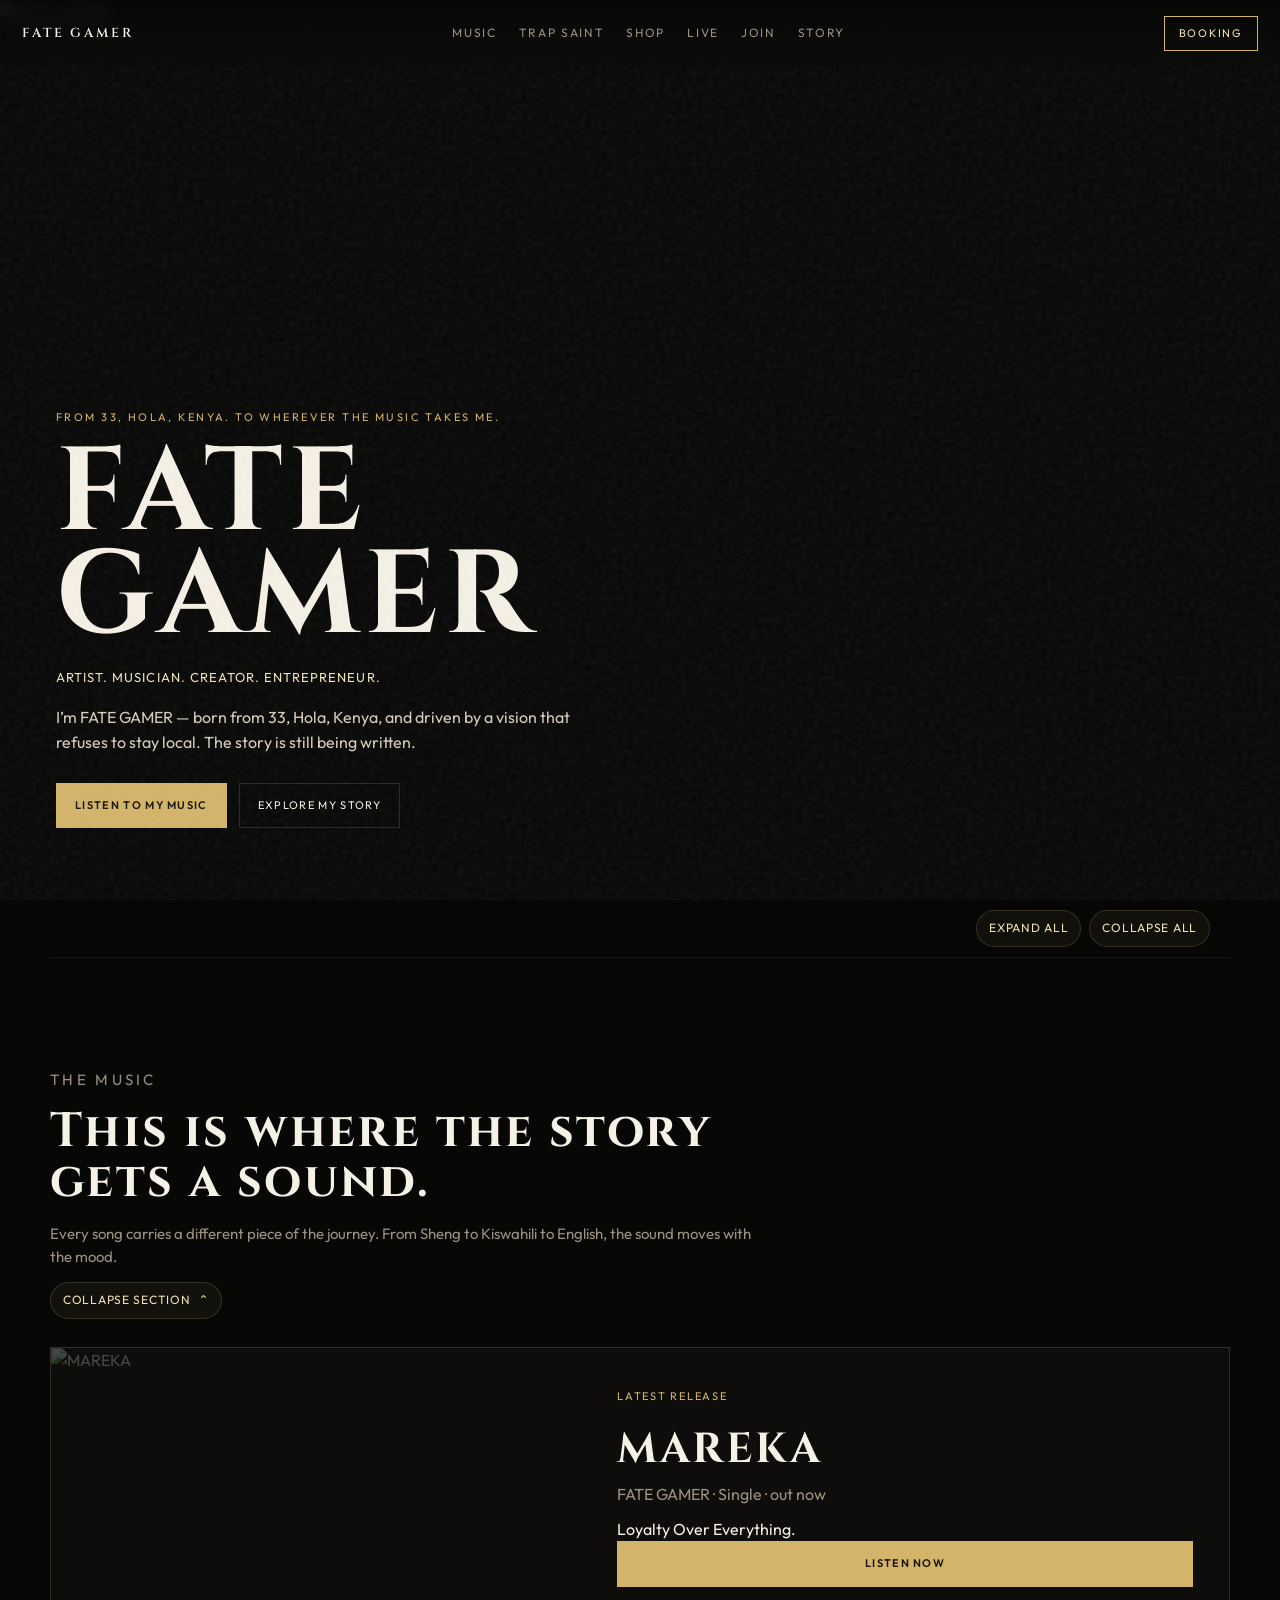
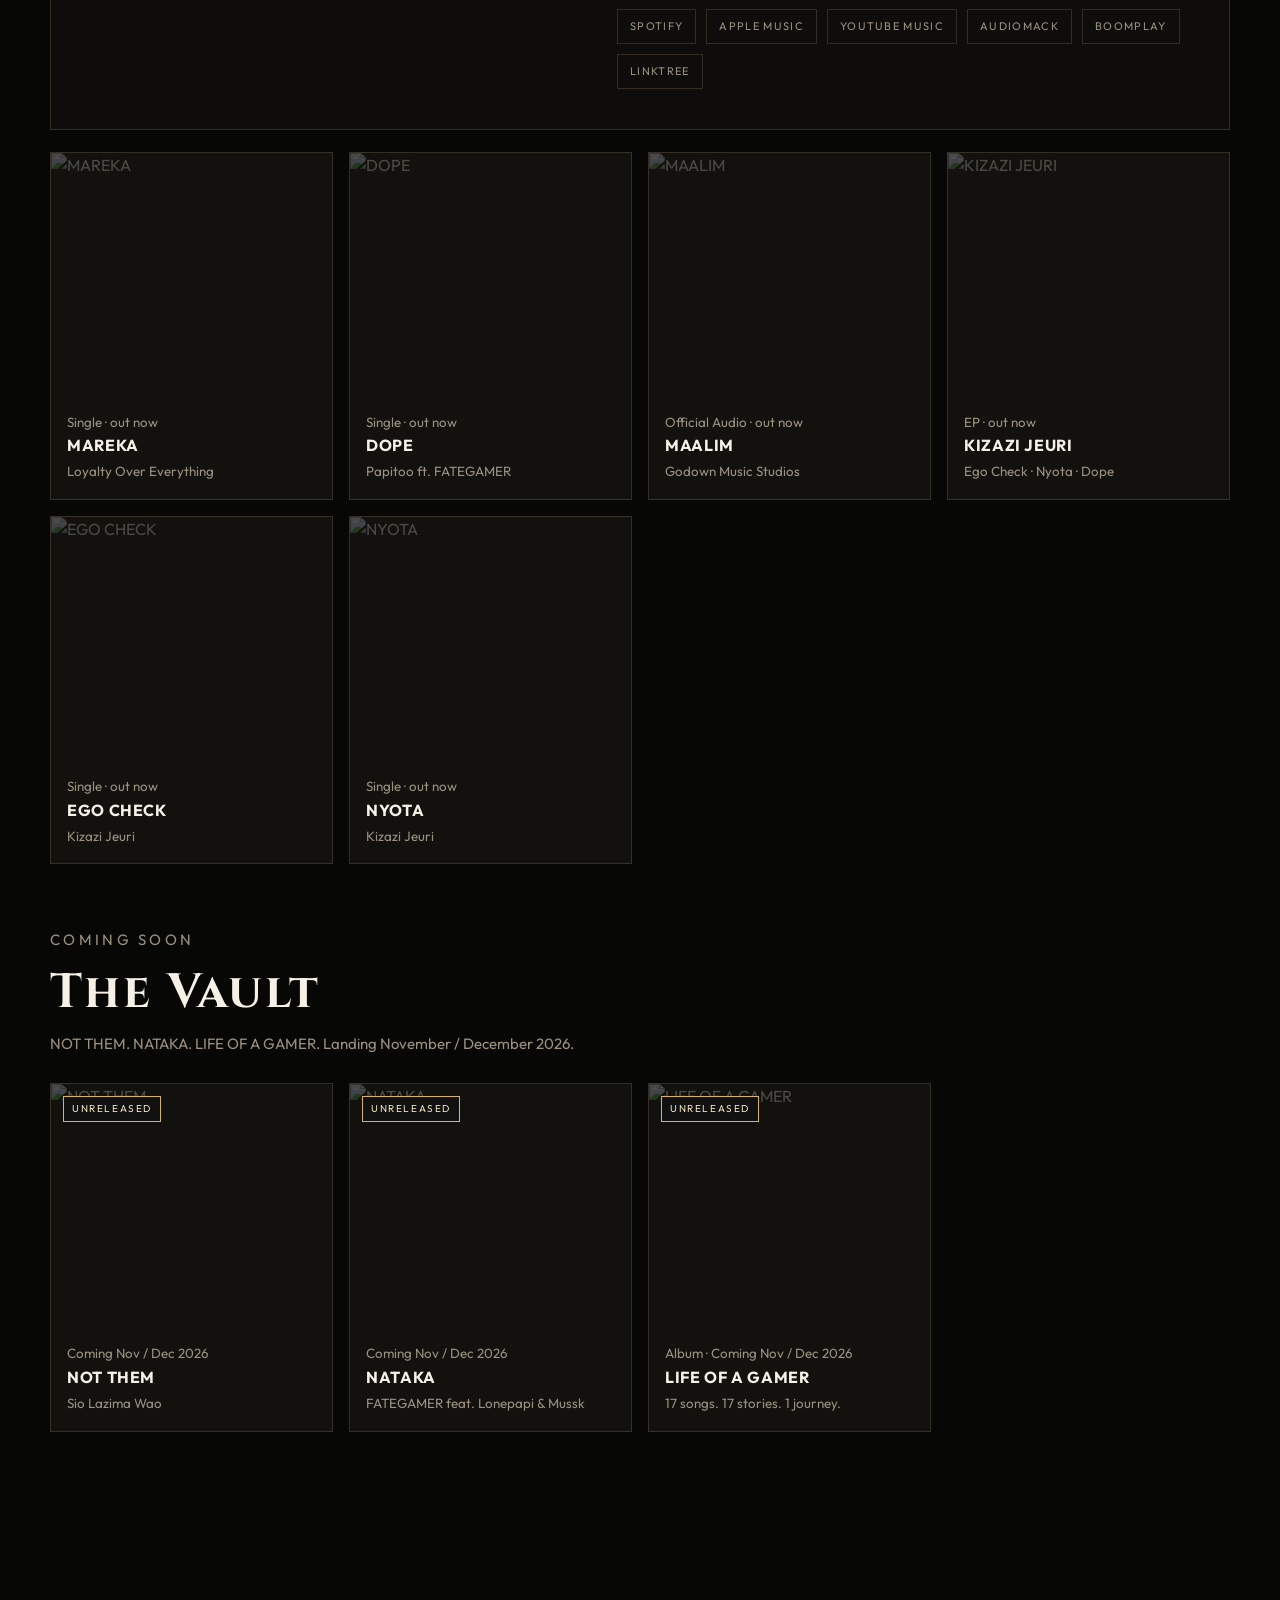
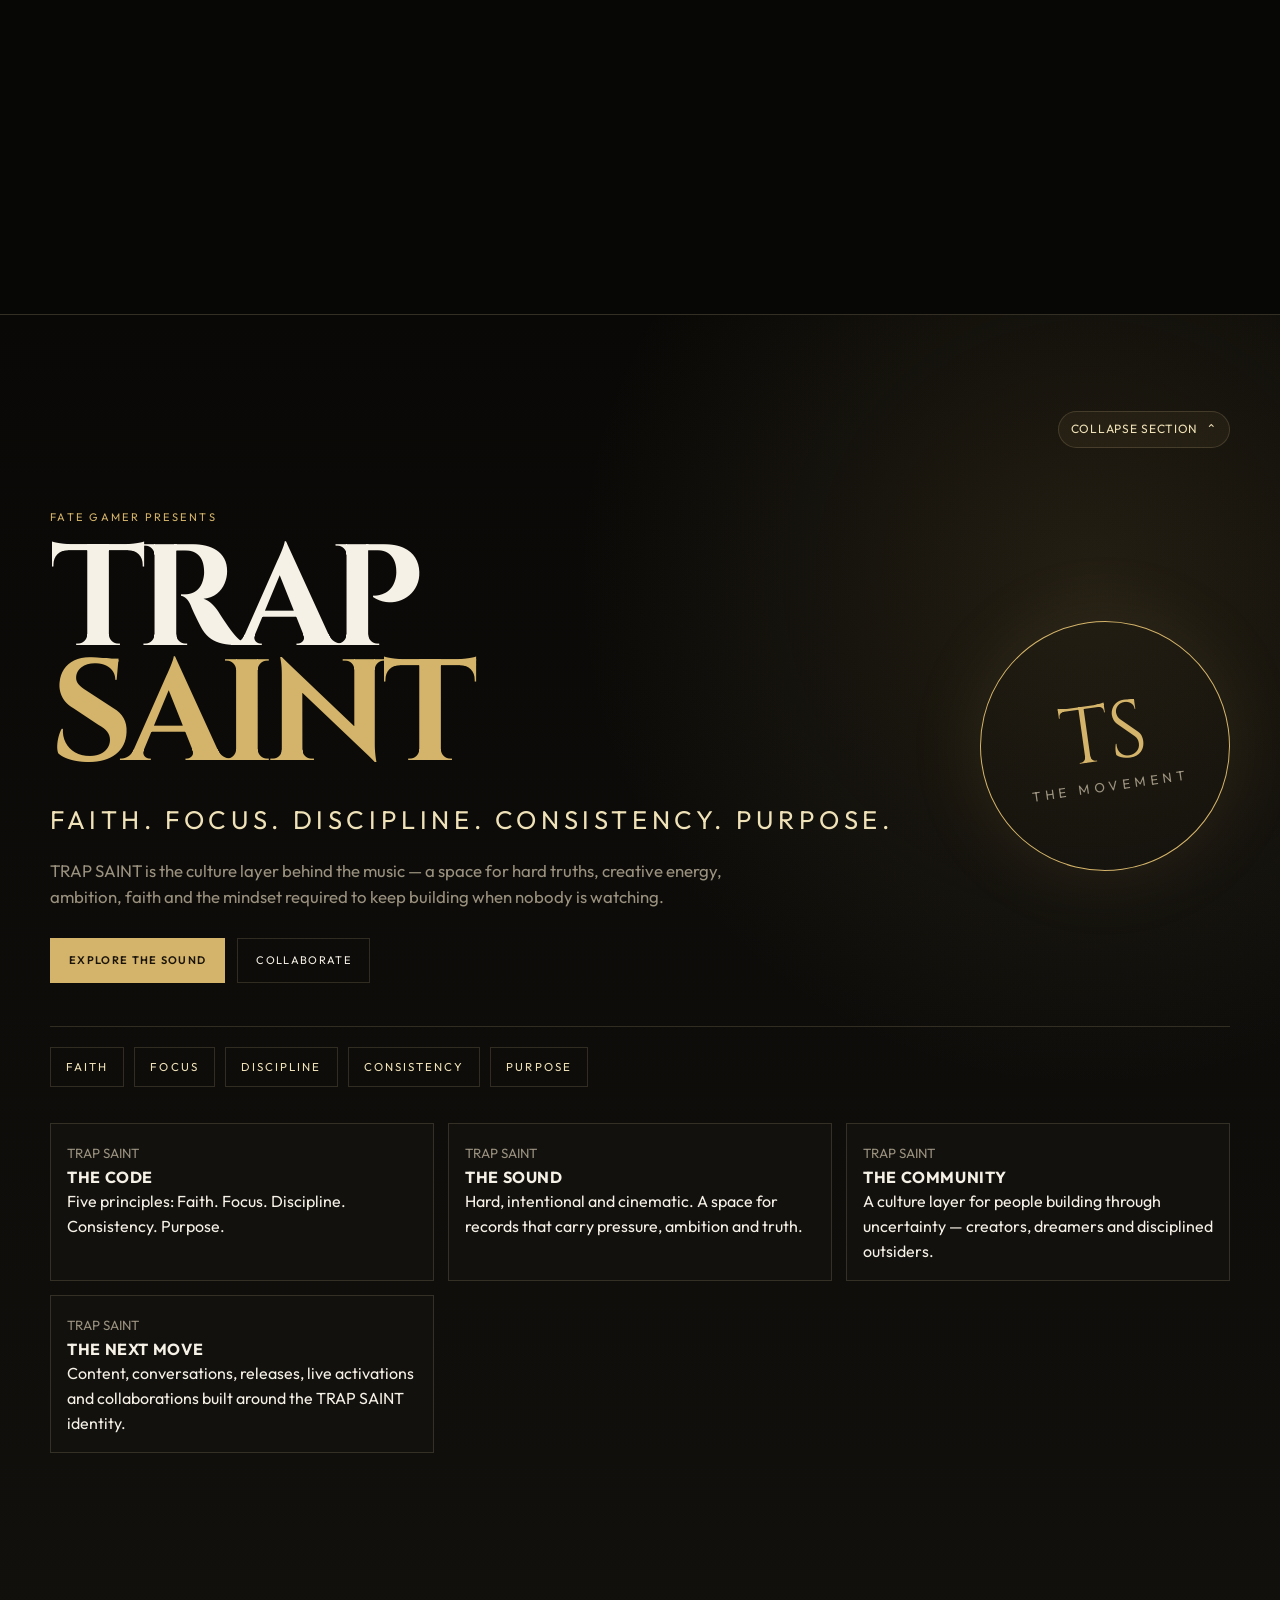
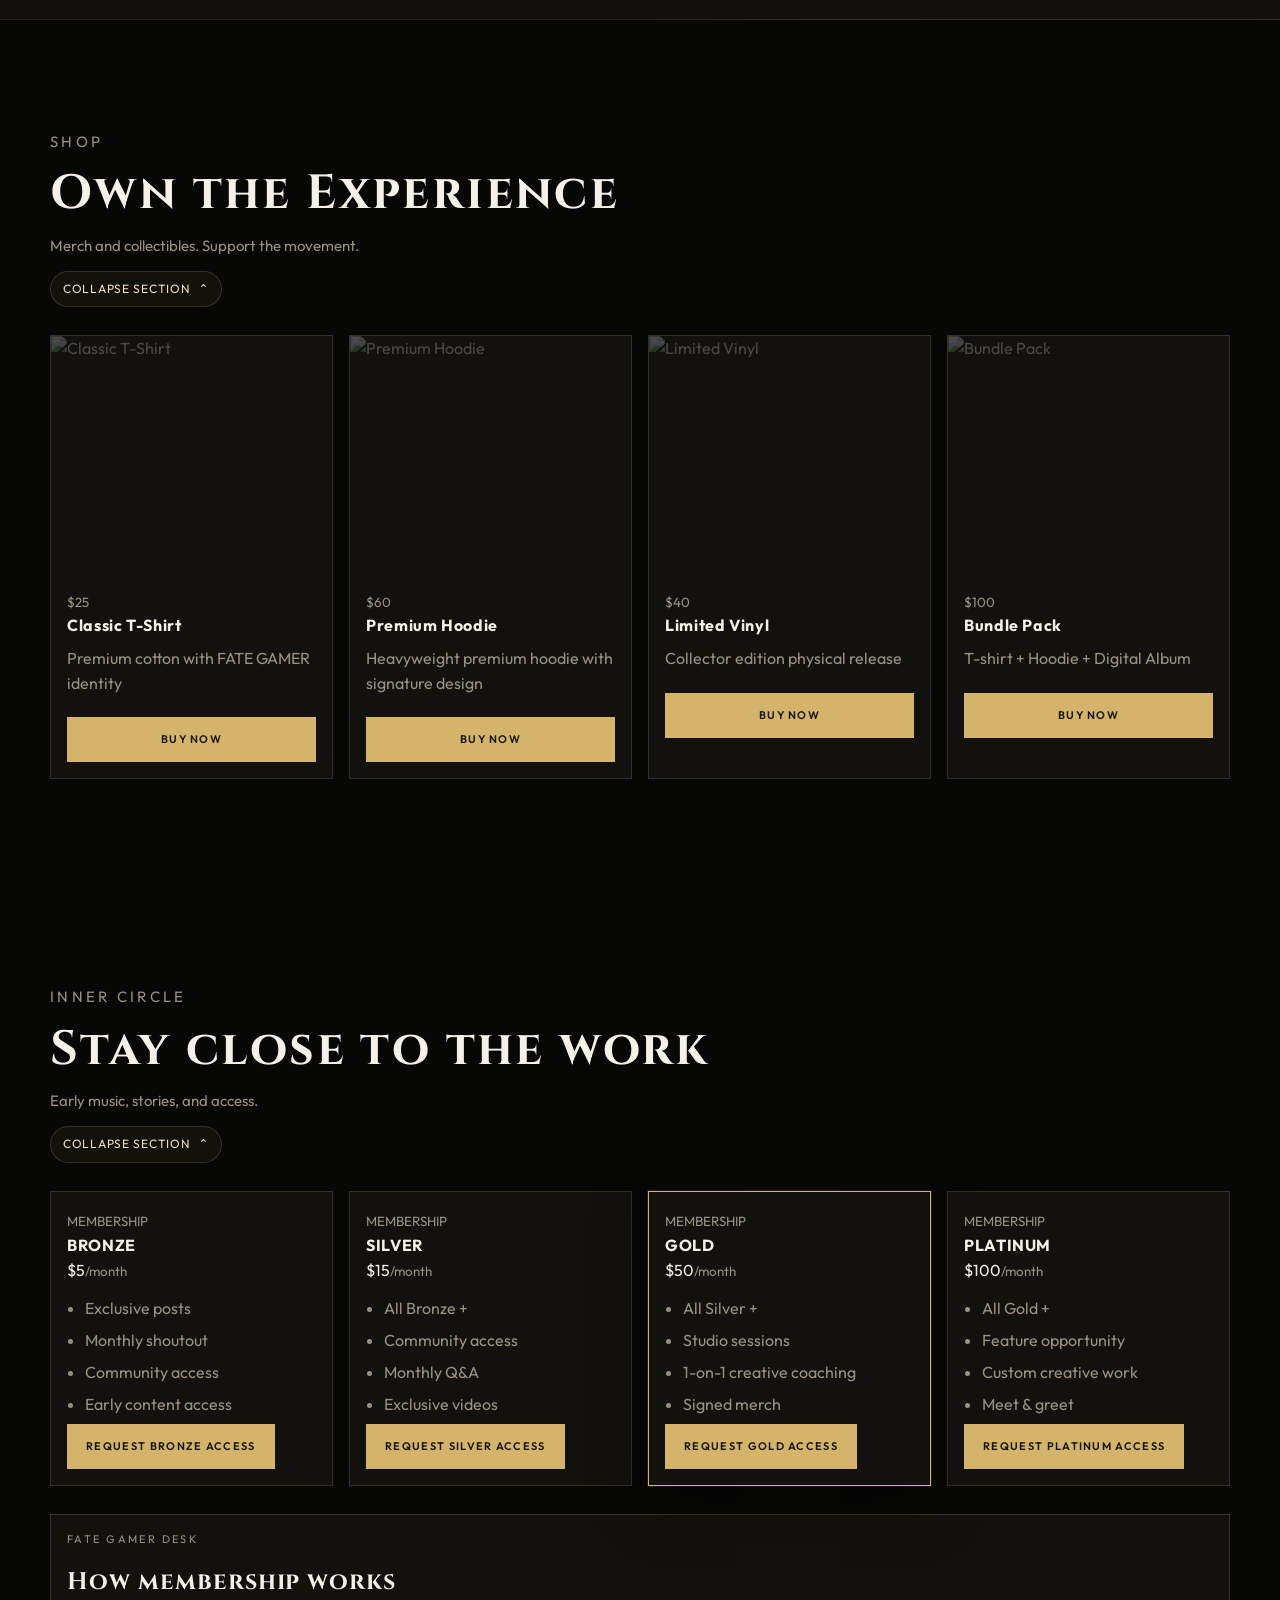
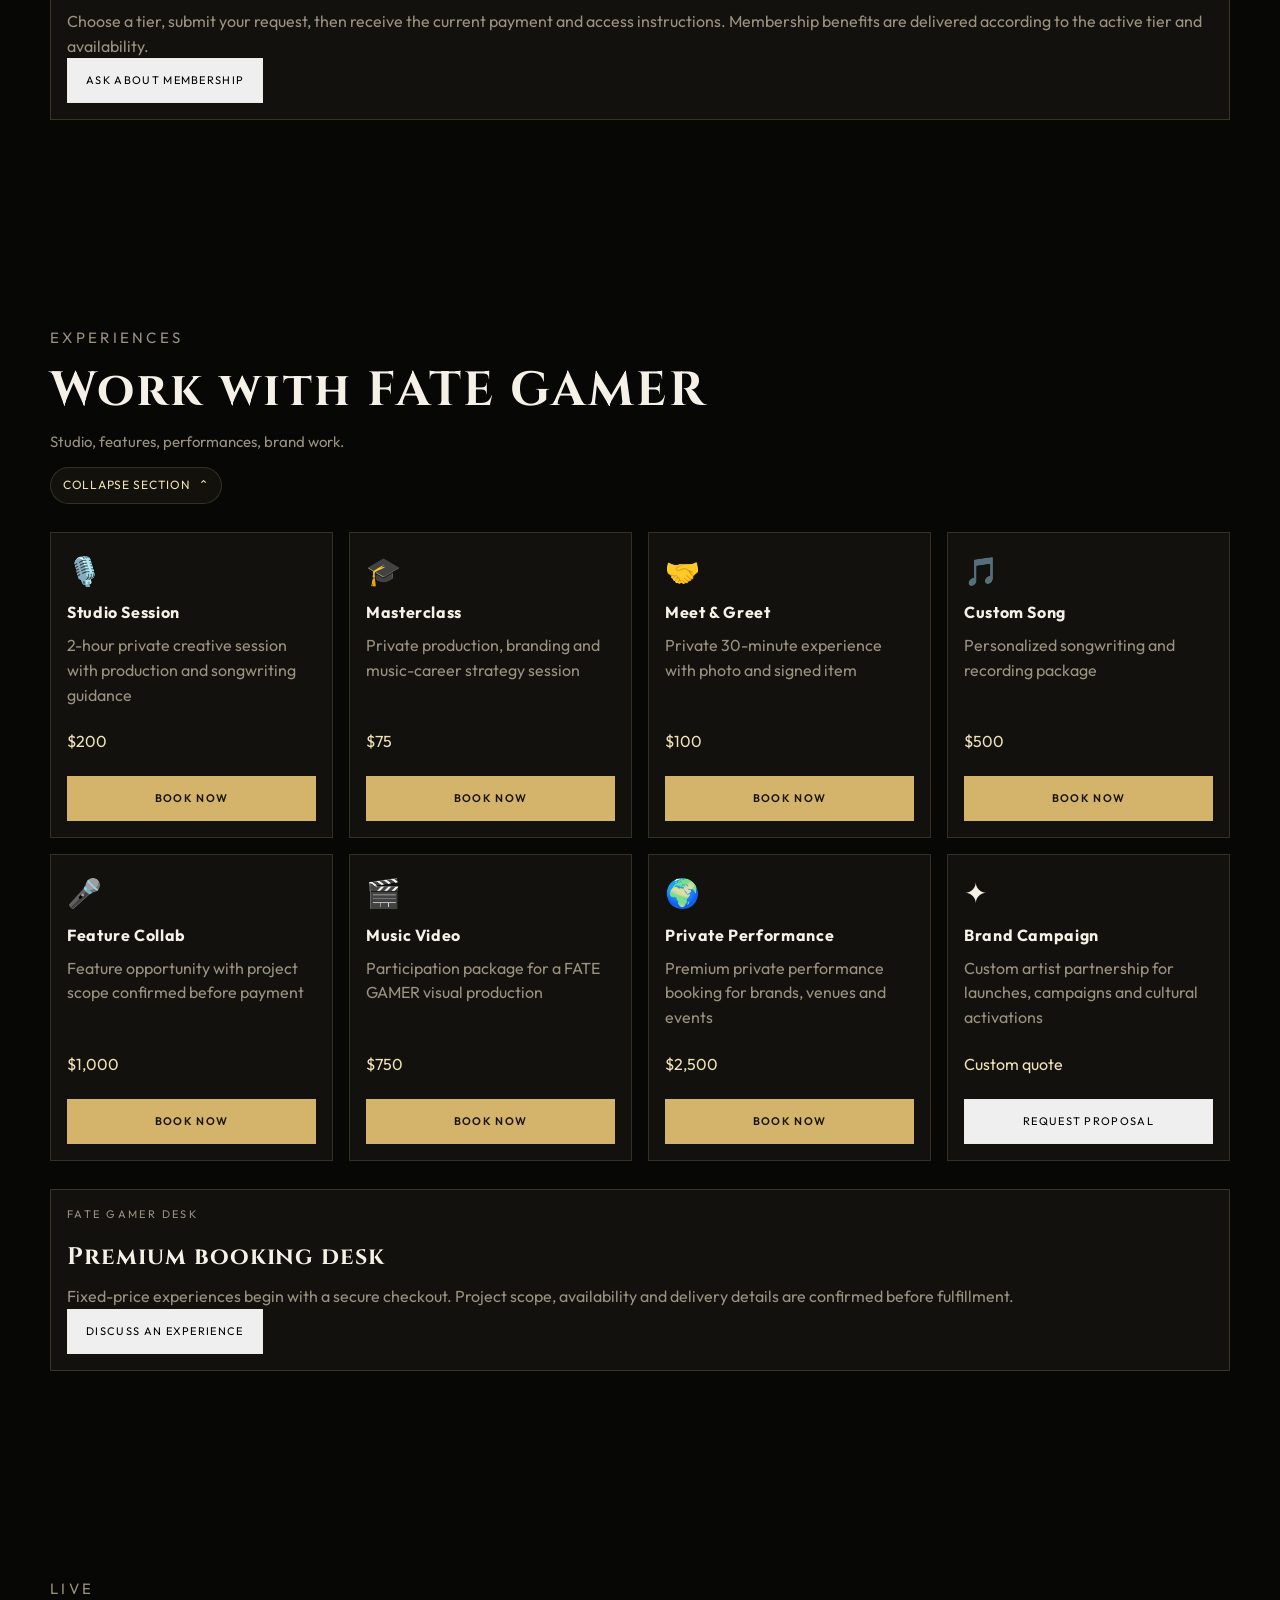
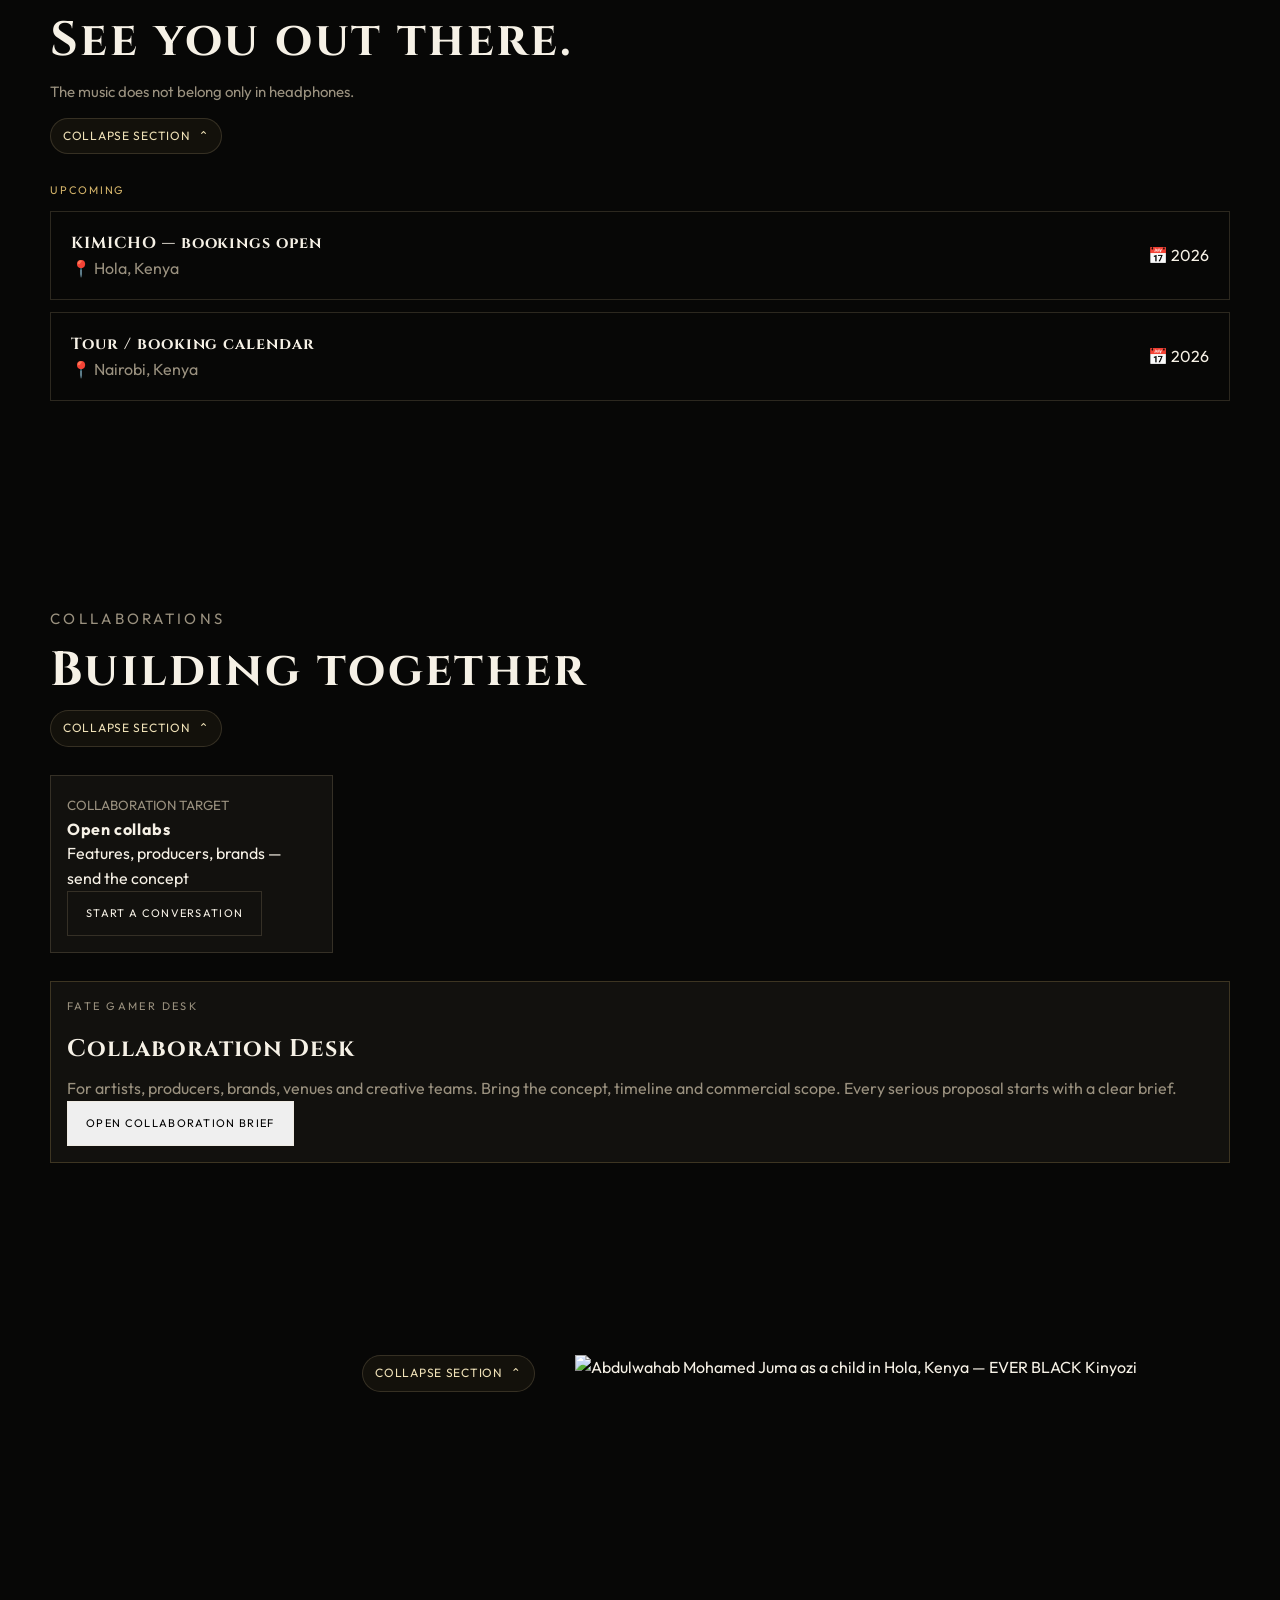
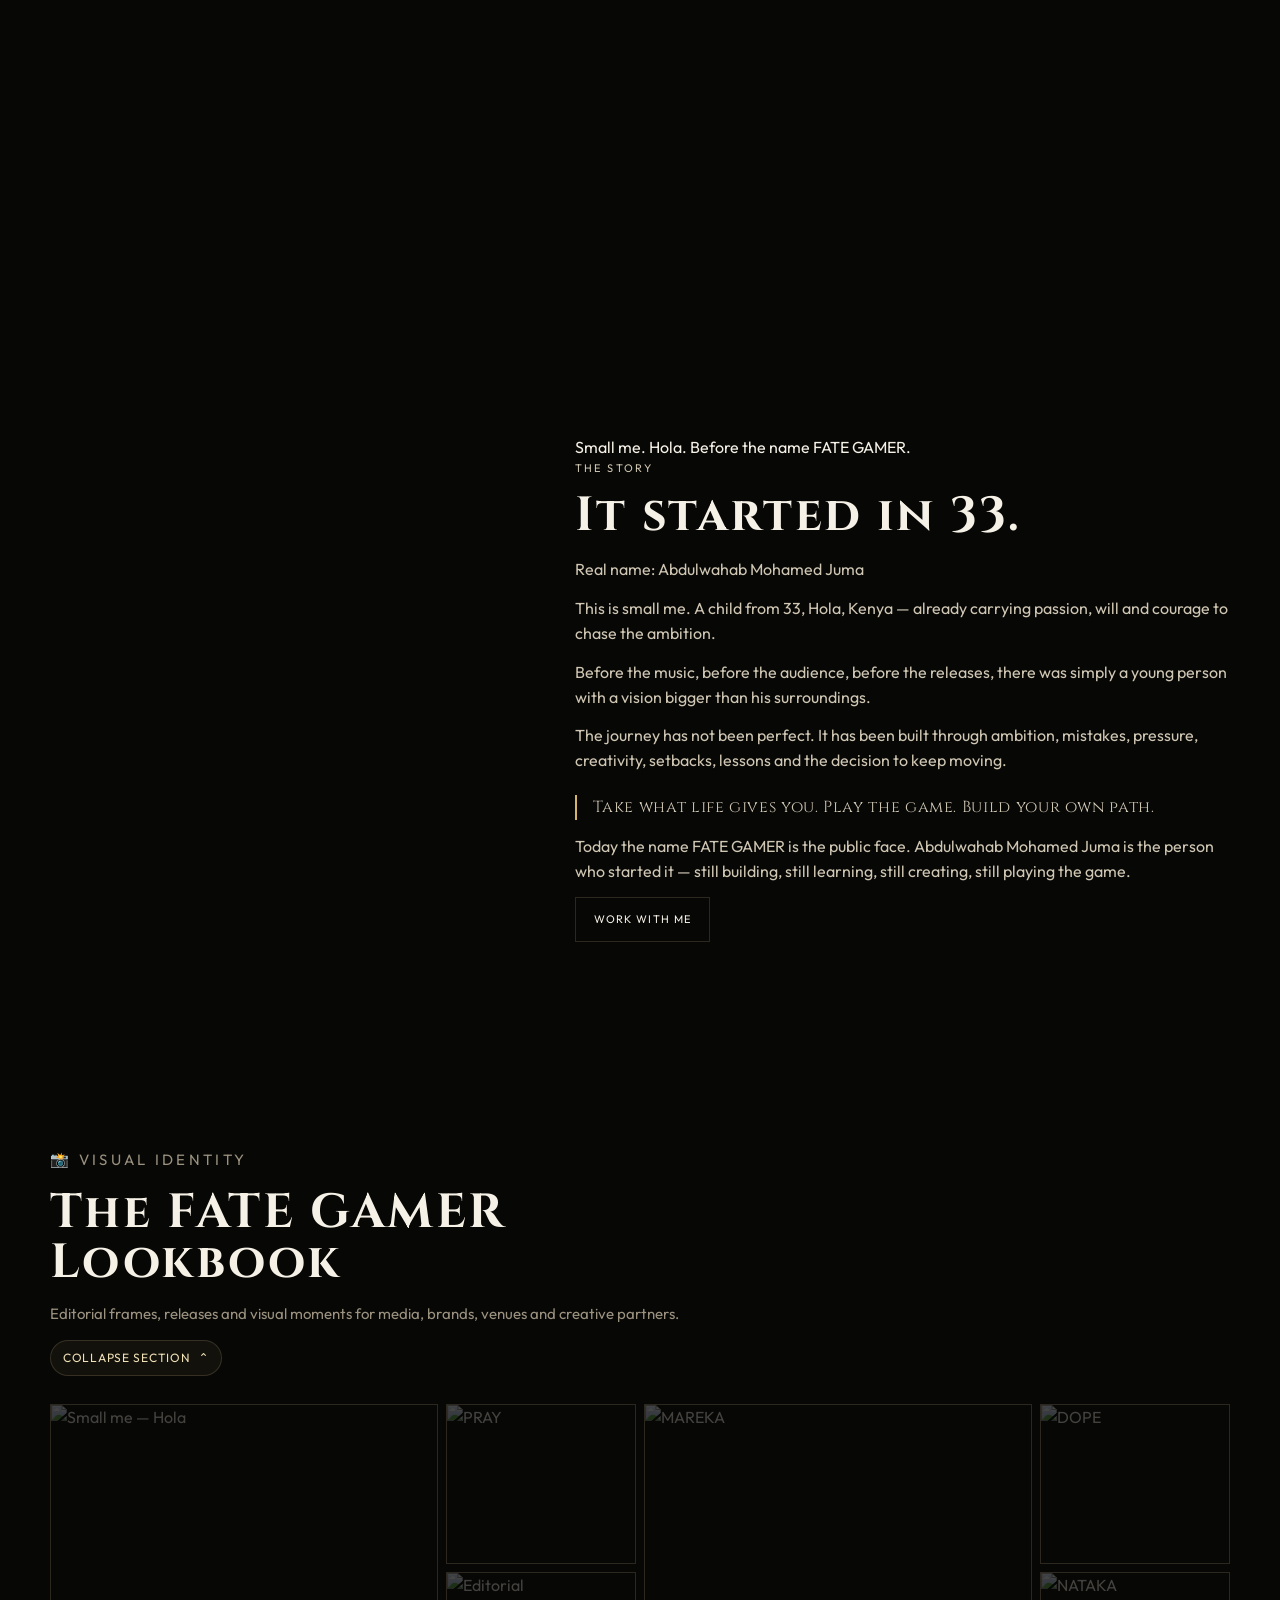
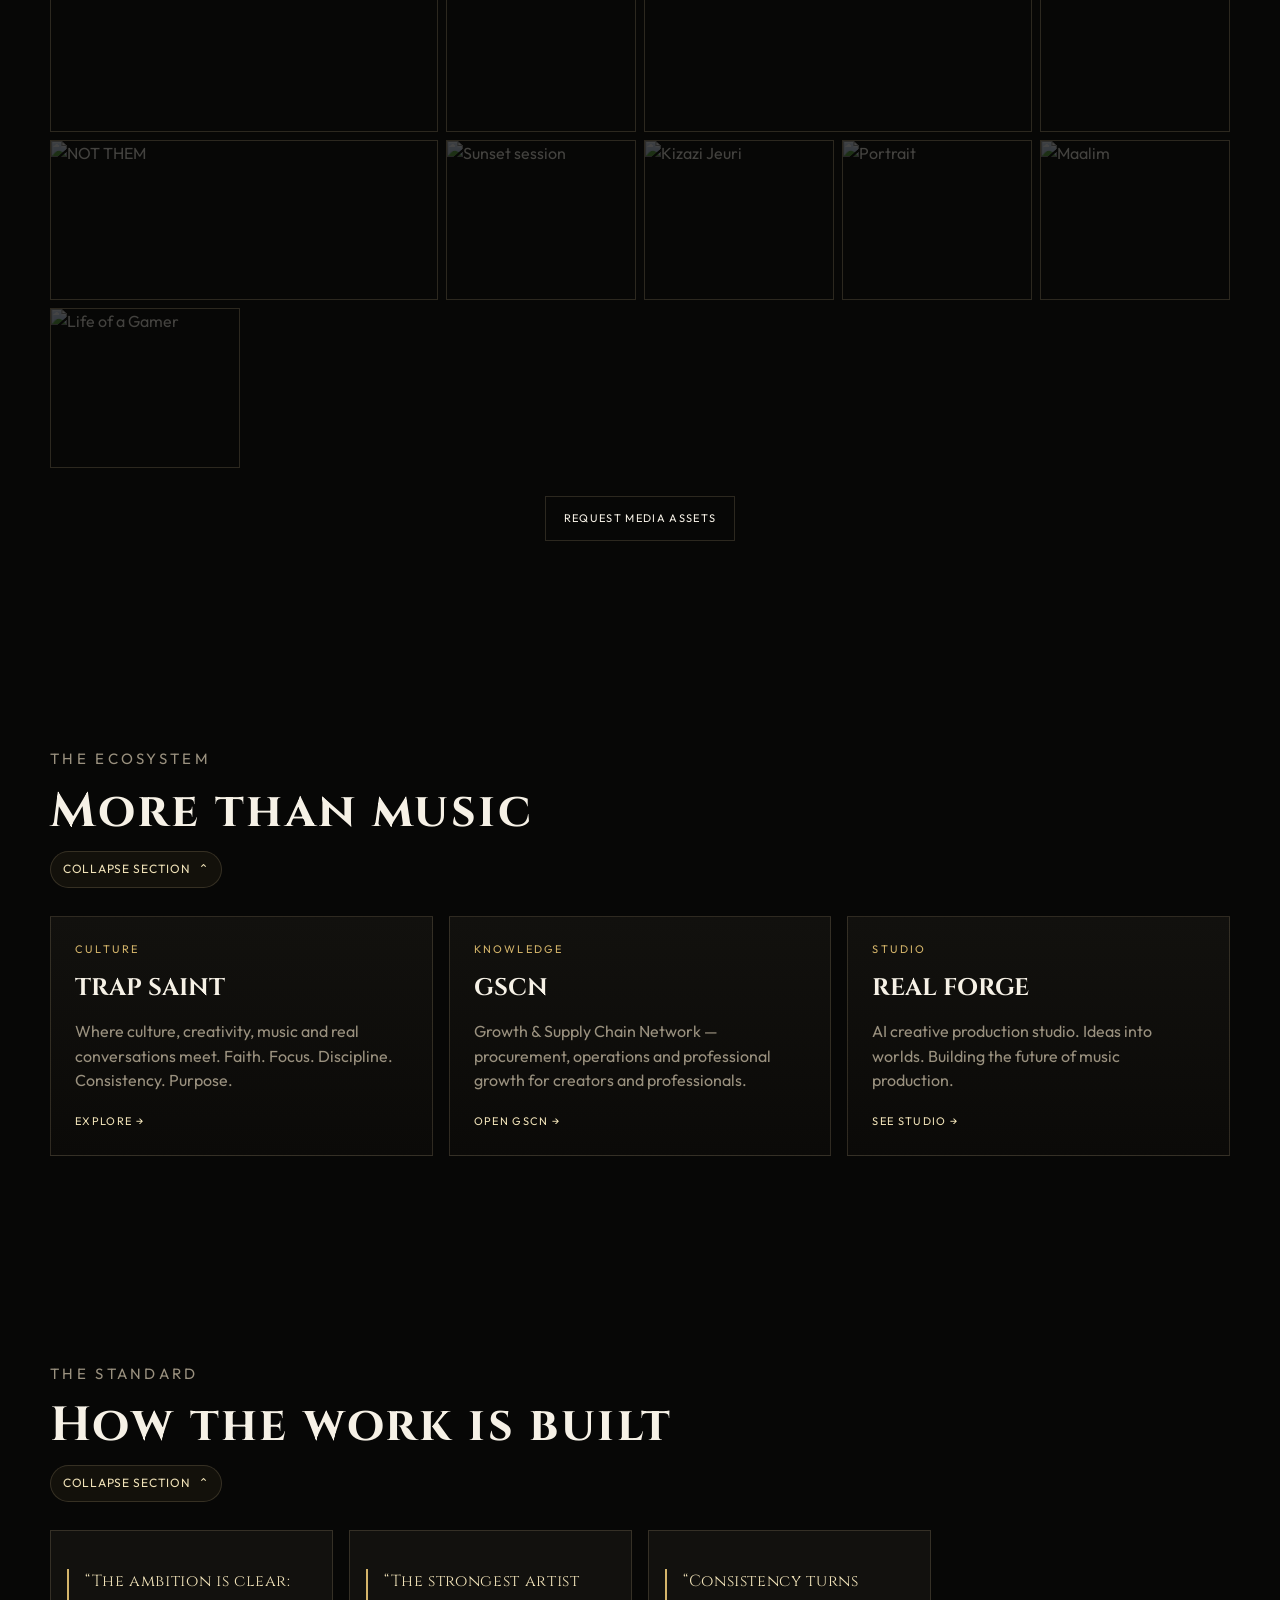
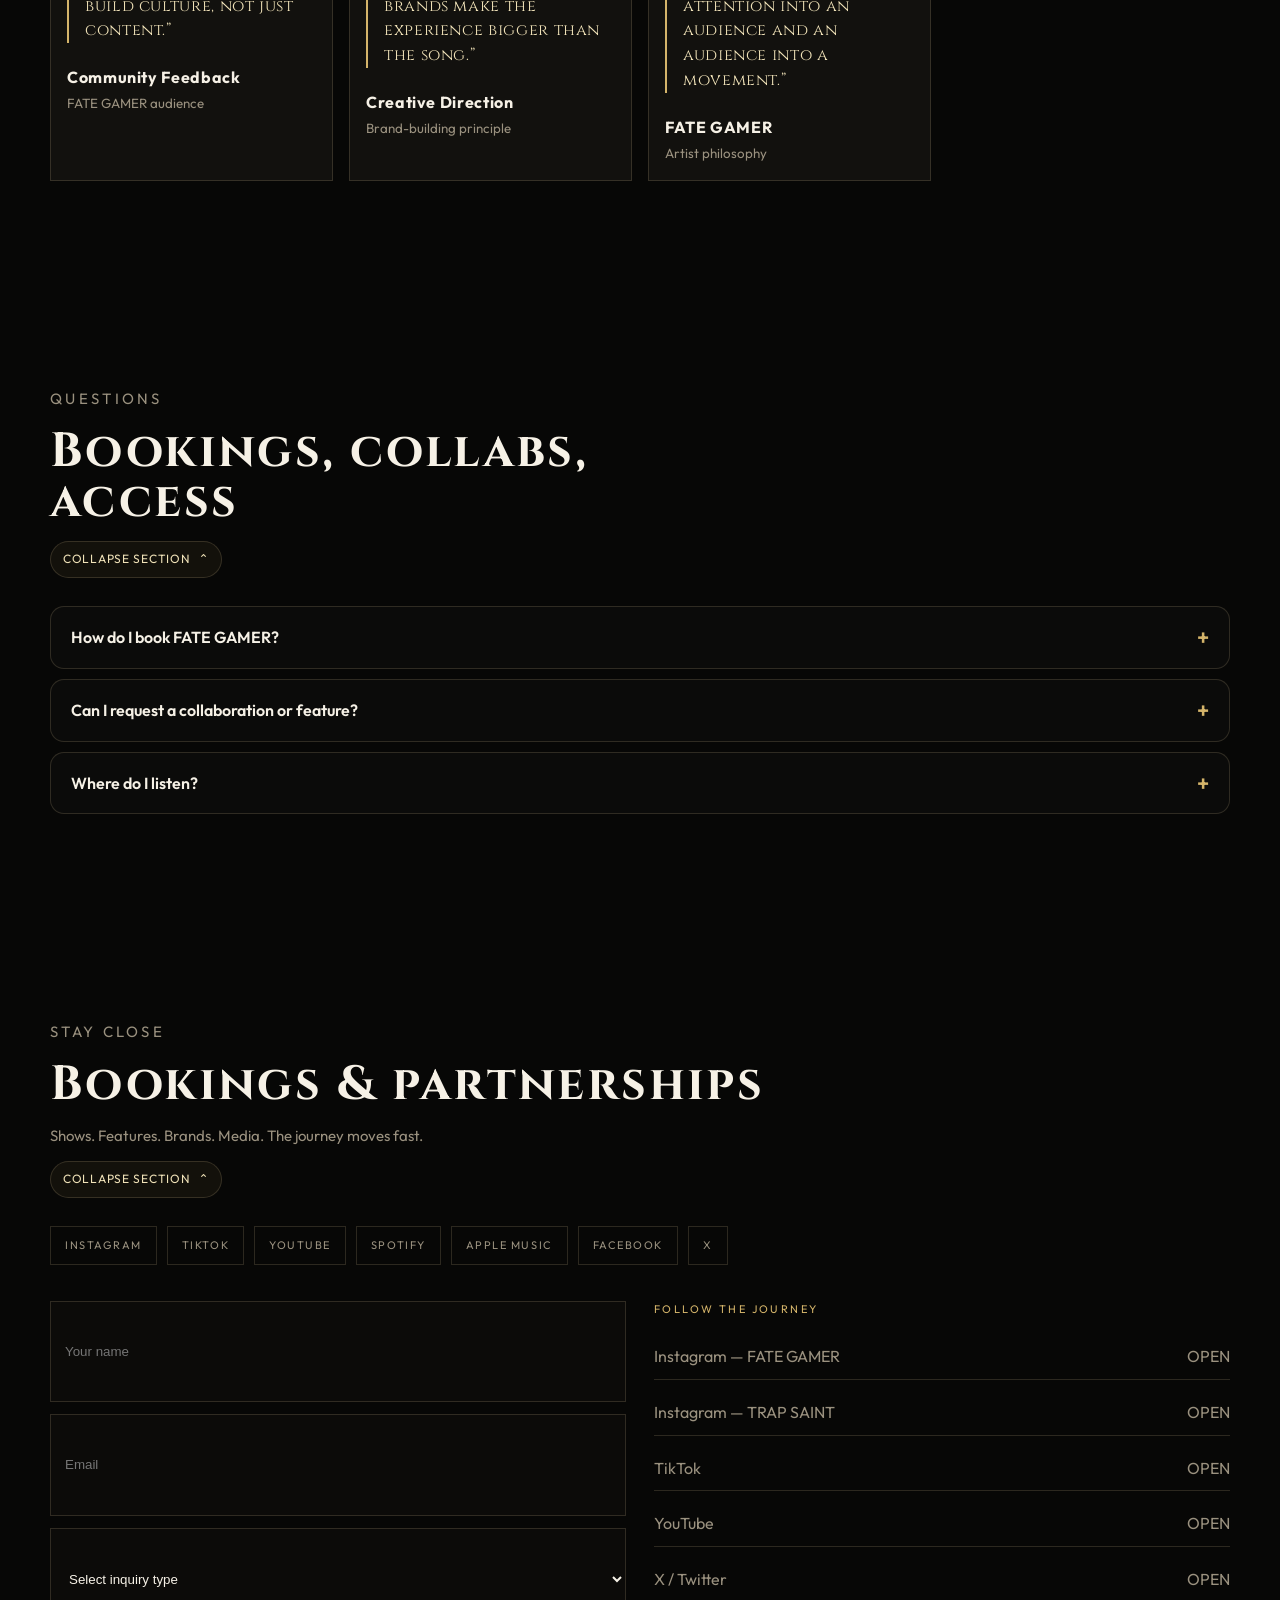
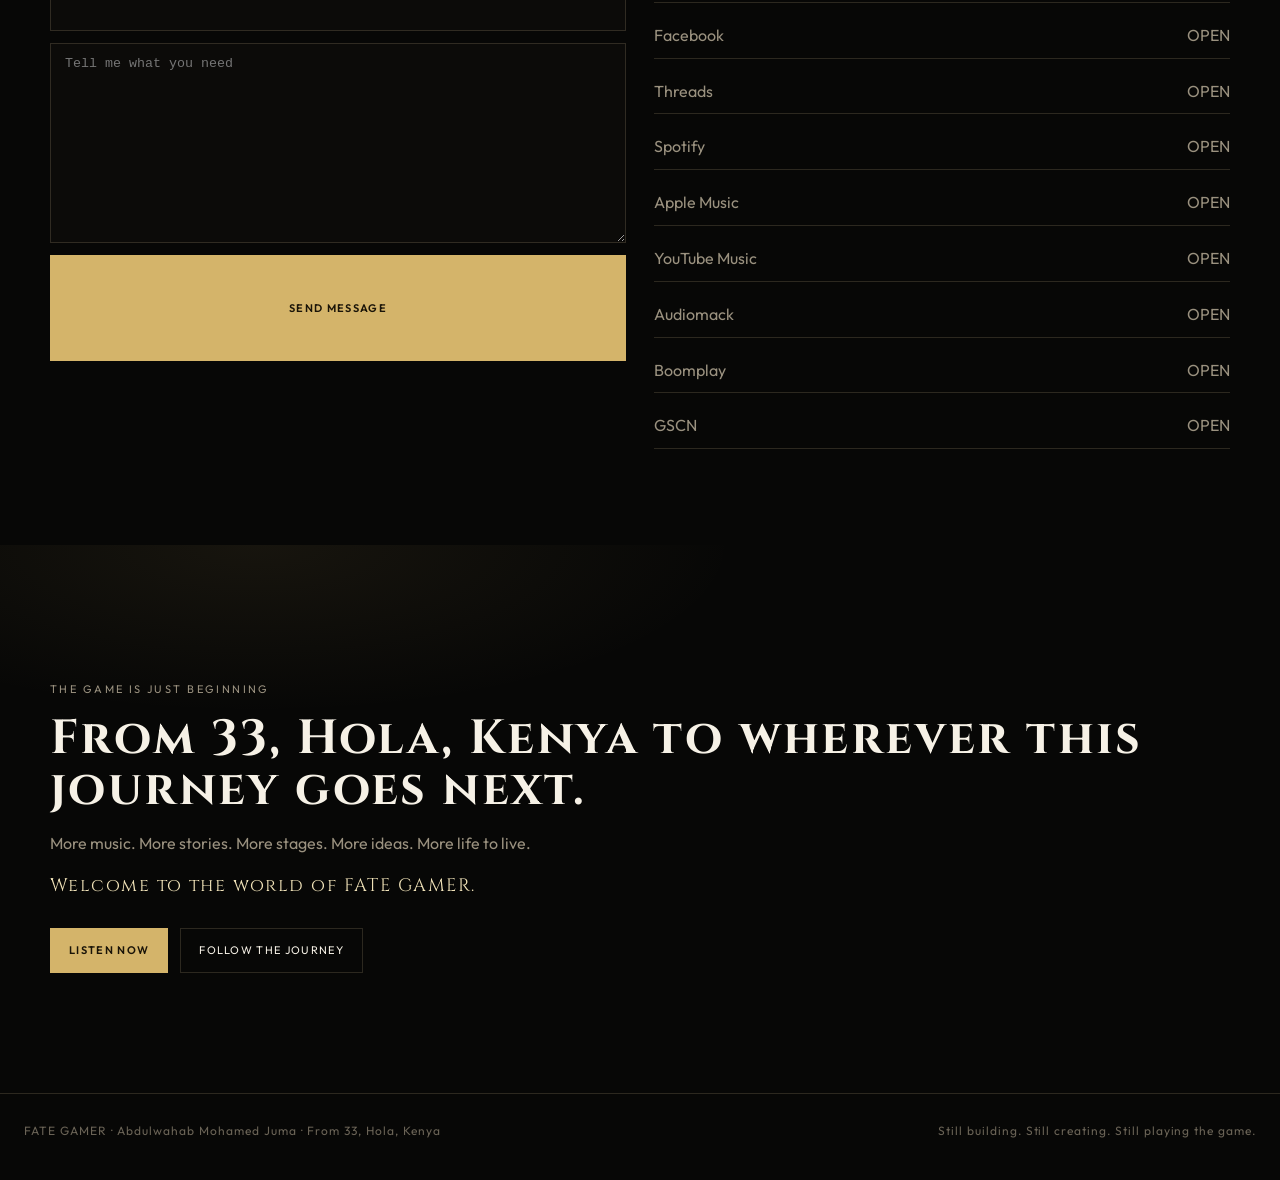
==== commit 115a9cd7: "Story section: childhood photo, real name Abdulwahab Mohamed Juma, official artist links" ====
--- a/index.html
+++ b/index.html
@@ -4,14 +4,14 @@
   <meta charset="utf-8" />
   <meta name="viewport" content="width=device-width, initial-scale=1" />
   <title>FATE GAMER — Official Artist Website</title>
-  <meta name="description" content="FATE GAMER — Afro-fusion artist from Kenya. World-class music, culture, experiences, collaborations and creative projects." />
+  <meta name="description" content="FATE GAMER — Abdulwahab Mohamed Juma. From 33, Hola, Kenya. Music, culture, and the journey still being written." />
   <meta property="og:title" content="FATE GAMER — Official" />
-  <meta property="og:description" content="The next era of Afro-fusion. Join the movement." />
+  <meta property="og:description" content="From 33, Hola, Kenya. To wherever the music takes me." />
   <meta property="og:image" content="https://assets-2-prod.whop.com/public/uploads/2026-09-08/db23e99f-efab-4cd9-8f26-61f810f5318d/image.webp" />
   <meta property="og:type" content="website" />
   <meta name="twitter:card" content="summary_large_image" />
   <meta name="twitter:title" content="FATE GAMER — Official" />
-  <meta name="twitter:description" content="Afro-fusion artist. Music. Culture. Innovation." />
+  <meta name="twitter:description" content="Artist. Musician. Creator. Entrepreneur. From 33, Hola." />
   <meta name="twitter:image" content="https://assets-2-prod.whop.com/public/uploads/2026-09-08/db23e99f-efab-4cd9-8f26-61f810f5318d/image.webp" />
   <meta name="theme-color" content="#d4b46a" />
   <link rel="icon" href="https://assets-2-prod.whop.com/public/uploads/2026-09-08/83d8760e-dfc9-4b22-b8af-844533a8ad3e/image.webp" />
@@ -32,46 +32,55 @@
   <header class="hero" id="top">
     <img class="hero-photo" src="https://assets-2-prod.whop.com/public/uploads/2026-09-08/db23e99f-efab-4cd9-8f26-61f810f5318d/image.webp" alt="FATE GAMER" />
     <div class="hero-shade"></div><div class="hero-copy">
-      <p class="kicker">🌍 From 33, Hola, Kenya. To the world.</p><h1>FATE<br>GAMER</h1><p class="roles">Afro-Fusion Artist. Producer. Cultural Innovator.</p>
-      <p class="sub">Redefining African sound. Building a movement. Creating experiences that transcend borders.</p>
-      <div class="actions"><a class="btn gold" href="#music">Listen Now</a><a class="btn ghost" href="#trapsaint">Enter TRAP SAINT</a></div>
-      <div class="hero-stats"><div class="stat"><span class="stat-value" id="stat-streams">50M+</span><span class="stat-label">Streams</span></div><div class="stat"><span class="stat-value" id="stat-followers">350K+</span><span class="stat-label">Followers</span></div><div class="stat"><span class="stat-value" id="stat-listeners">500K+</span><span class="stat-label">Monthly Listeners</span></div></div>
+      <p class="kicker">From 33, Hola, Kenya. To wherever the music takes me.</p><h1>FATE<br>GAMER</h1><p class="roles">Artist. Musician. Creator. Entrepreneur.</p>
+      <p class="sub">I’m FATE GAMER — born from 33, Hola, Kenya, and driven by a vision that refuses to stay local. The story is still being written.</p>
+      <div class="actions"><a class="btn gold" href="#music">Listen to my music</a><a class="btn ghost" href="#about">Explore my story</a></div>
     </div>
   </header>
 
-  <section id="press"><div class="wrap"><div class="sec-head stacked"><p class="kicker">📋 For Media & Partners</p><h2>Professional Press Kit</h2><p>Everything you need to know about FATE GAMER. High-res photos, logos, bio, stats, and contact information.</p></div><div class="press-grid">
-    <div class="press-card"><div class="press-icon">📸</div><h3>Media Assets</h3><p>High-resolution photos, logos, and promotional materials.</p><a class="btn ghost" href="#" id="press-photos">Download Photos</a></div>
-    <div class="press-card"><div class="press-icon">📄</div><h3>Artist Bio</h3><p>Short, medium, and long biography versions for professional use.</p><a class="btn ghost" href="#" id="press-bio">Download Bio</a></div>
-    <div class="press-card"><div class="press-icon">📊</div><h3>Stats & Facts</h3><p>Audience, milestones and current platform information.</p><a class="btn ghost" href="#analytics">View Stats</a></div>
-    <div class="press-card"><div class="press-icon">📧</div><h3>Contact Info</h3><p>Media inquiries, interviews, partnerships and booking.</p><a class="btn ghost" href="#contact">Get in Touch</a></div>
-  </div></div></section>
-
-  <section id="music"><div class="wrap"><div class="sec-head stacked"><p class="kicker">🎵 The Music</p><h2>This is where the story gets a sound.</h2><p>Every song carries a different piece of the journey. From Sheng to Kiswahili to English, the sound evolves with the vision.</p></div>
-    <article class="featured"><img id="feat-cover" src="https://assets-2-prod.whop.com/public/uploads/2026-09-08/f06725ac-9ed3-47c0-a729-58cfe2d5c3be/image.webp" alt="MAREKA" /><div class="featured-body"><p class="note">Latest Release</p><h3 id="feat-title">MAREKA</h3><p id="feat-type">FATE GAMER · Single · 2026</p><p id="feat-blurb">Loyalty Over Everything.</p><a class="btn gold" id="feat-listen" href="https://open.spotify.com/search/FATEGAMER%20MAREKA" target="_blank" rel="noopener">Listen Now</a><div class="platforms" id="platforms"></div></div></article>
-    <div class="cards" id="releases"></div><div class="sec-head vault-head stacked"><p class="kicker">🔒 Coming Soon</p><h2>The Vault</h2><p>Unreleased tracks and exclusive projects landing November/December 2026.</p></div><div class="cards vault" id="vault"></div>
+  <section id="music"><div class="wrap"><div class="sec-head stacked"><p class="kicker">The Music</p><h2>This is where the story gets a sound.</h2><p>Every song carries a different piece of the journey. From Sheng to Kiswahili to English, the sound moves with the mood.</p></div>
+    <article class="featured"><img id="feat-cover" src="https://assets-2-prod.whop.com/public/uploads/2026-09-12/1657a374-ce92-4073-bb88-b9c75ed94ad6/image.webp" alt="MAREKA" /><div class="featured-body"><p class="note">Latest Release</p><h3 id="feat-title">MAREKA</h3><p id="feat-type">FATE GAMER · Single · out now</p><p id="feat-blurb">Loyalty Over Everything.</p><a class="btn gold" id="feat-listen" href="https://open.spotify.com/artist/6vHtasL66B1rXt550ID8uV" target="_blank" rel="noopener">Listen Now</a><div class="platforms" id="platforms"></div></div></article>
+    <div class="cards" id="releases"></div><div class="sec-head vault-head stacked"><p class="kicker">Coming Soon</p><h2>The Vault</h2><p>NOT THEM. NATAKA. LIFE OF A GAMER. Landing November / December 2026.</p></div><div class="cards vault" id="vault"></div>
+    <div class="spotify-embed wrap-tight" style="margin-top:28px">
+      <iframe style="border-radius:12px" src="https://open.spotify.com/embed/artist/6vHtasL66B1rXt550ID8uV?utm_source=generator" width="100%" height="352" frameBorder="0" allowfullscreen="" allow="autoplay; clipboard-write; encrypted-media; fullscreen; picture-in-picture" loading="lazy" title="FATE GAMER on Spotify"></iframe>
+    </div>
   </div></section>
 
-  <section class="trap-saint" id="trapsaint"><div class="wrap"><div class="trap-hero"><div><p class="kicker">✦ FATE GAMER PRESENTS</p><h2>TRAP<br><span>SAINT</span></h2><p class="trap-lead">Faith. Focus. Discipline. Consistency. Purpose.</p><p class="trap-copy">TRAP SAINT is the culture layer behind the music — a space for hard truths, creative energy, ambition, faith and the mindset required to keep building when nobody is watching.</p><div class="actions"><a class="btn gold" href="#trap-tracks">Explore the Sound</a><button class="btn ghost" type="button" data-trap-contact>Collaborate</button></div></div><div class="trap-mark"><span>TS</span><small>THE MOVEMENT</small></div></div><div class="trap-values"><span>FAITH</span><span>FOCUS</span><span>DISCIPLINE</span><span>CONSISTENCY</span><span>PURPOSE</span></div><div class="trap-tracks" id="trap-tracks"></div></div></section>
+  <section class="trap-saint" id="trapsaint"><div class="wrap"><div class="trap-hero"><div><p class="kicker">FATE GAMER PRESENTS</p><h2>TRAP<br><span>SAINT</span></h2><p class="trap-lead">Faith. Focus. Discipline. Consistency. Purpose.</p><p class="trap-copy">TRAP SAINT is the culture layer behind the music — a space for hard truths, creative energy, ambition, faith and the mindset required to keep building when nobody is watching.</p><div class="actions"><a class="btn gold" href="#trap-tracks">Explore the Sound</a><a class="btn ghost" href="#contact">Collaborate</a></div></div><div class="trap-mark"><span>TS</span><small>THE MOVEMENT</small></div></div><div class="trap-values"><span>FAITH</span><span>FOCUS</span><span>DISCIPLINE</span><span>CONSISTENCY</span><span>PURPOSE</span></div><div class="trap-tracks" id="trap-tracks"></div></div></section>
 
-  <section id="merch"><div class="wrap"><div class="sec-head stacked"><p class="kicker">🛍️ Exclusive Shop</p><h2>Own the Experience</h2><p>Merch, digital releases, signed items, and exclusive collectibles. Support the movement.</p></div><div class="merch-grid" id="merch-grid"></div></div></section>
-  <section id="members"><div class="wrap"><div class="sec-head stacked"><p class="kicker">👑 Join the Inner Circle</p><h2>Exclusive Membership Tiers</h2><p>Get early access, exclusive content, direct access, and unforgettable experiences.</p></div><div class="tiers-grid" id="tiers-grid"></div></div></section>
-  <section id="experiences"><div class="wrap"><div class="sec-head stacked"><p class="kicker">⭐ VIP Experiences</p><h2>Unforgettable Moments</h2><p>Book a studio session, masterclass, meet & greet, or custom collaboration.</p></div><div class="experiences-grid" id="exp-grid"></div></div></section>
-  <section id="events"><div class="wrap"><div class="sec-head stacked"><p class="kicker">🎤 Live</p><h2>See You Out There</h2><p>World tours, exclusive performances, and unforgettable moments.</p></div><p class="note tight">Upcoming Shows</p><div class="events" id="event-list"></div><div class="missed"><h3>Looking for tickets?</h3><p>All upcoming shows are listed below. More dates coming soon.</p><a class="btn ghost" href="#contact">Inquire About Hosting</a></div></div></section>
-  <section id="collabs"><div class="wrap"><div class="sec-head stacked"><p class="kicker">🤝 Collaborations</p><h2>Building Together</h2><p>Working with artists, producers, brands, venues and creative minds.</p></div><div class="collab-grid" id="collab-grid"></div></div></section>
-  <section id="analytics"><div class="wrap"><div class="sec-head stacked"><p class="kicker">📈 Growth Dashboard</p><h2>Real-Time Stats</h2><p>Track the journey. Watch the movement grow across platforms.</p></div><div class="analytics-grid"><div class="analytics-card"><h3>Total Streams</h3><p class="big-stat" id="total-streams">50M+</p><p class="card-meta">Across all platforms</p></div><div class="analytics-card"><h3>Monthly Listeners</h3><p class="big-stat" id="monthly-listeners">500K+</p><p class="card-meta">Spotify</p></div><div class="analytics-card"><h3>Total Followers</h3><p class="big-stat" id="total-followers">350K+</p><p class="card-meta">Social media combined</p></div><div class="analytics-card"><h3>Growth Rate</h3><p class="big-stat">25%</p><p class="card-meta">Month-over-month</p></div></div><div class="platform-stats"><div class="platform"><span class="platform-name">Instagram</span><div class="progress-bar"><div class="progress" style="width:65%"></div></div><span class="platform-value">250K</span></div><div class="platform"><span class="platform-name">TikTok</span><div class="progress-bar"><div class="progress" style="width:85%"></div></div><span class="platform-value">350K</span></div><div class="platform"><span class="platform-name">YouTube</span><div class="progress-bar"><div class="progress" style="width:45%"></div></div><span class="platform-value">150K</span></div><div class="platform"><span class="platform-name">Spotify</span><div class="progress-bar"><div class="progress" style="width:75%"></div></div><span class="platform-value">500K/month</span></div></div></div></section>
-  <section id="about"><div class="wrap about"><img src="https://assets-2-prod.whop.com/public/uploads/2026-09-08/da826469-4233-47af-b025-9d303e23ec61/image.webp" alt="FATE GAMER" /><div><p class="kicker">📖 The Story</p><h2>From 33 to the World</h2><p>Every name has an origin. FATE GAMER's began in 33, Hola, Kenya.</p><p>Before the music, before the audience, there was a vision bigger than the surroundings.</p><p>The journey has been built through ambition, mistakes, pressure, creativity, setbacks, and the decision to keep moving.</p><p class="quote">Take what life gives you. Play the game. Build your own path.</p><p>Today, FATE GAMER represents more than an artist. It represents a mindset. A movement. A vision of African music's future.</p><div class="about-stats"><div class="stat-box"><span class="stat-num">10+</span><span class="stat-desc">Years in Music</span></div><div class="stat-box"><span class="stat-num">50M+</span><span class="stat-desc">Total Streams</span></div><div class="stat-box"><span class="stat-num">3</span><span class="stat-desc">Continents</span></div></div><a class="btn ghost" href="#contact">Book an Interview</a></div></div></section>
-  <section id="world"><div class="wrap"><div class="sec-head stacked"><p class="kicker">🌍 The Ecosystem</p><h2>More Than Music</h2><p>Music is the front door. These projects sit behind it — culture, knowledge, and the studio building the next era.</p></div><div class="projects" id="projects-list"></div></div></section>
-  <section id="testimonials"><div class="wrap"><div class="sec-head stacked"><p class="kicker">⭐ Creative Philosophy</p><h2>The Standard</h2><p>Principles that guide the movement.</p></div><div class="testimonials-grid" id="testimonials-grid"></div></div></section>
-  <section id="faq"><div class="wrap"><div class="sec-head stacked"><p class="kicker">❓ Help & Information</p><h2>Frequently Asked Questions</h2><p>Everything from bookings and collaborations to memberships and purchases.</p></div><div class="faq-list">
-    <article class="faq-item"><button type="button" data-faq-button aria-expanded="false" aria-controls="faq-1"><span>How do I book FATE GAMER?</span><span class="faq-plus">+</span></button><div id="faq-1" class="faq-panel" hidden><p>Use the booking form below and select Booking / Performance. Include the date, location, event type, audience size and budget range where possible.</p></div></article>
+  <section id="merch"><div class="wrap"><div class="sec-head stacked"><p class="kicker">Shop</p><h2>Own the Experience</h2><p>Merch and collectibles. Support the movement.</p></div><div class="merch-grid" id="merch-grid"></div></div></section>
+  <section id="members"><div class="wrap"><div class="sec-head stacked"><p class="kicker">Inner Circle</p><h2>Stay close to the work</h2><p>Early music, stories, and access.</p></div><div class="tiers-grid" id="tiers-grid"></div></div></section>
+  <section id="experiences"><div class="wrap"><div class="sec-head stacked"><p class="kicker">Experiences</p><h2>Work with FATE GAMER</h2><p>Studio, features, performances, brand work.</p></div><div class="experiences-grid" id="exp-grid"></div></div></section>
+  <section id="events"><div class="wrap"><div class="sec-head stacked"><p class="kicker">Live</p><h2>See you out there.</h2><p>The music does not belong only in headphones.</p></div><p class="note tight">Upcoming</p><div class="events" id="event-list"></div></div></section>
+  <section id="collabs"><div class="wrap"><div class="sec-head stacked"><p class="kicker">Collaborations</p><h2>Building together</h2></div><div class="collab-grid" id="collab-grid"></div></div></section>
+
+  <section id="about"><div class="wrap about">
+    <figure class="origin-frame">
+      <img src="https://assets-2-prod.whop.com/public/uploads/2026-09-12/4364052c-f6c6-4b8a-b9ce-cdfec60172dd/image.jpg" alt="Abdulwahab Mohamed Juma as a child in Hola, Kenya — EVER BLACK Kinyozi" />
+      <figcaption>Small me. Hola. Before the name FATE GAMER.</figcaption>
+    </figure>
+    <div>
+      <p class="kicker">The Story</p>
+      <h2>It started in 33.</h2>
+      <p class="name-line">Real name: Abdulwahab Mohamed Juma</p>
+      <p>This is small me. A child from 33, Hola, Kenya — already carrying passion, will and courage to chase the ambition.</p>
+      <p>Before the music, before the audience, before the releases, there was simply a young person with a vision bigger than his surroundings.</p>
+      <p>The journey has not been perfect. It has been built through ambition, mistakes, pressure, creativity, setbacks, lessons and the decision to keep moving.</p>
+      <p class="quote">Take what life gives you. Play the game. Build your own path.</p>
+      <p>Today the name FATE GAMER is the public face. Abdulwahab Mohamed Juma is the person who started it — still building, still learning, still creating, still playing the game.</p>
+      <a class="btn ghost" href="#contact">Work with me</a>
+    </div>
+  </div></section>
+
+  <section id="world"><div class="wrap"><div class="sec-head stacked"><p class="kicker">The Ecosystem</p><h2>More than music</h2></div><div class="projects" id="projects-list"></div></div></section>
+  <section id="testimonials"><div class="wrap"><div class="sec-head stacked"><p class="kicker">The Standard</p><h2>How the work is built</h2></div><div class="testimonials-grid" id="testimonials-grid"></div></div></section>
+  <section id="faq"><div class="wrap"><div class="sec-head stacked"><p class="kicker">Questions</p><h2>Bookings, collabs, access</h2></div><div class="faq-list">
+    <article class="faq-item"><button type="button" data-faq-button aria-expanded="false" aria-controls="faq-1"><span>How do I book FATE GAMER?</span><span class="faq-plus">+</span></button><div id="faq-1" class="faq-panel" hidden><p>Use the booking form and select Booking / Performance. Include date, location, event type, audience size and budget where possible.</p></div></article>
     <article class="faq-item"><button type="button" data-faq-button aria-expanded="false" aria-controls="faq-2"><span>Can I request a collaboration or feature?</span><span class="faq-plus">+</span></button><div id="faq-2" class="faq-panel" hidden><p>Yes. Select Collaboration / Feature and describe the concept, participants, timeline and commercial terms.</p></div></article>
-    <article class="faq-item"><button type="button" data-faq-button aria-expanded="false" aria-controls="faq-3"><span>How does checkout work?</span><span class="faq-plus">+</span></button><div id="faq-3" class="faq-panel" hidden><p>Fixed-price merchandise and services use the secure checkout flow. The server validates the catalog item before payment is initialized.</p></div></article>
-    <article class="faq-item"><button type="button" data-faq-button aria-expanded="false" aria-controls="faq-4"><span>How can I join the community?</span><span class="faq-plus">+</span></button><div id="faq-4" class="faq-panel" hidden><p>Choose a membership tier and request access. The team will provide the current payment and access details.</p></div></article>
-    <article class="faq-item"><button type="button" data-faq-button aria-expanded="false" aria-controls="faq-5"><span>How can brands work with FATE GAMER or TRAP SAINT?</span><span class="faq-plus">+</span></button><div id="faq-5" class="faq-panel" hidden><p>Select Brand / Partnership in the contact form. Campaigns can cover creative production, music, content, events and culture-led partnerships.</p></div></article>
+    <article class="faq-item"><button type="button" data-faq-button aria-expanded="false" aria-controls="faq-3"><span>Where do I listen?</span><span class="faq-plus">+</span></button><div id="faq-3" class="faq-panel" hidden><p>Spotify, Apple Music, Boomplay and the rest of the stores. All-in-one: <a href="https://linktr.ee/Fategamer" target="_blank" rel="noopener">linktr.ee/Fategamer</a>.</p></div></article>
   </div></div></section>
-  <section id="contact"><div class="wrap"><div class="sec-head stacked"><p class="kicker">📞 Let's Connect</p><h2>Bookings & Partnerships</h2><p>Tours. Collaborations. Brand partnerships. Media inquiries. We respond within 24-48 hours.</p></div><div class="follow-row" id="follow-row"></div><div class="contact-grid"><form id="form"><input name="name" placeholder="Your name" required /><input type="email" name="email" placeholder="Email" required /><select name="reason" required><option value="">Select inquiry type</option><option value="Booking / Performance">🎤 Booking / Performance</option><option value="Collaboration / Feature">🤝 Collaboration / Feature</option><option value="Brand / Partnership">💼 Brand / Partnership</option><option value="Media / Interview">📰 Media / Interview</option><option value="Licensing">📜 Licensing</option><option value="Other">📩 Other</option></select><textarea name="message" placeholder="Tell me what you need" required></textarea><button class="btn gold" type="submit">Send Message</button><p class="origin" id="form-note"></p></form><div><p class="kicker">Follow the Movement</p><div class="links" id="all-links"></div></div></div></div></section>
-  <section id="newsletter"><div class="wrap"><div class="sec-head stacked"><p class="kicker">✉️ Stay Updated</p><h2>Weekly Exclusive Content</h2><p>New music first. Behind-the-scenes. Exclusive offers. Stories that don't make social media.</p></div><form class="newsletter-form" id="newsletter-form"><input type="email" name="email" placeholder="Your email" required /><button class="btn gold" type="submit">Subscribe</button></form><p class="note" id="newsletter-note"></p></div></section>
-  <section class="closer"><div class="wrap"><p class="kicker">🚀 The Future</p><h2>From 33, Hola, Kenya to wherever this journey goes next.</h2><p>More music. More stages. More stories. More impact. More life to live.</p><p class="welcome">Welcome to the world of FATE GAMER.</p><div class="actions"><a class="btn gold" href="#music">Listen Now</a><a class="btn ghost" href="#trapsaint">Enter TRAP SAINT</a></div></div></section>
-  <footer><span>FATE GAMER · From 33, Hola, Kenya to the 🌍</span><span>No rush. No noise. · It's not luck. It's discipline.</span></footer>
+  <section id="contact"><div class="wrap"><div class="sec-head stacked"><p class="kicker">Stay close</p><h2>Bookings & partnerships</h2><p>Shows. Features. Brands. Media. The journey moves fast.</p></div><div class="follow-row" id="follow-row"></div><div class="contact-grid"><form id="form"><input name="name" placeholder="Your name" required /><input type="email" name="email" placeholder="Email" required /><select name="reason" required><option value="">Select inquiry type</option><option value="Booking / Performance">Booking / Performance</option><option value="Collaboration / Feature">Collaboration / Feature</option><option value="Brand / Partnership">Brand / Partnership</option><option value="Media / Interview">Media / Interview</option><option value="Licensing">Licensing</option><option value="Other">Other</option></select><textarea name="message" placeholder="Tell me what you need" required></textarea><button class="btn gold" type="submit">Send Message</button><p class="origin" id="form-note"></p></form><div><p class="kicker">Follow the journey</p><div class="links" id="all-links"></div></div></div></div></section>
+  <section class="closer"><div class="wrap"><p class="kicker">The game is just beginning</p><h2>From 33, Hola, Kenya to wherever this journey goes next.</h2><p>More music. More stories. More stages. More ideas. More life to live.</p><p class="welcome">Welcome to the world of FATE GAMER.</p><div class="actions"><a class="btn gold" href="#music">Listen now</a><a class="btn ghost" href="https://linktr.ee/Fategamer" target="_blank" rel="noopener">Follow the journey</a></div></div></section>
+  <footer><span>FATE GAMER · Abdulwahab Mohamed Juma · From 33, Hola, Kenya</span><span>Still building. Still creating. Still playing the game.</span></footer>
   <script src="content.js"></script><script src="app.js"></script><script src="trap-saint.js"></script><script src="site-ui.js"></script>
 </body></html>
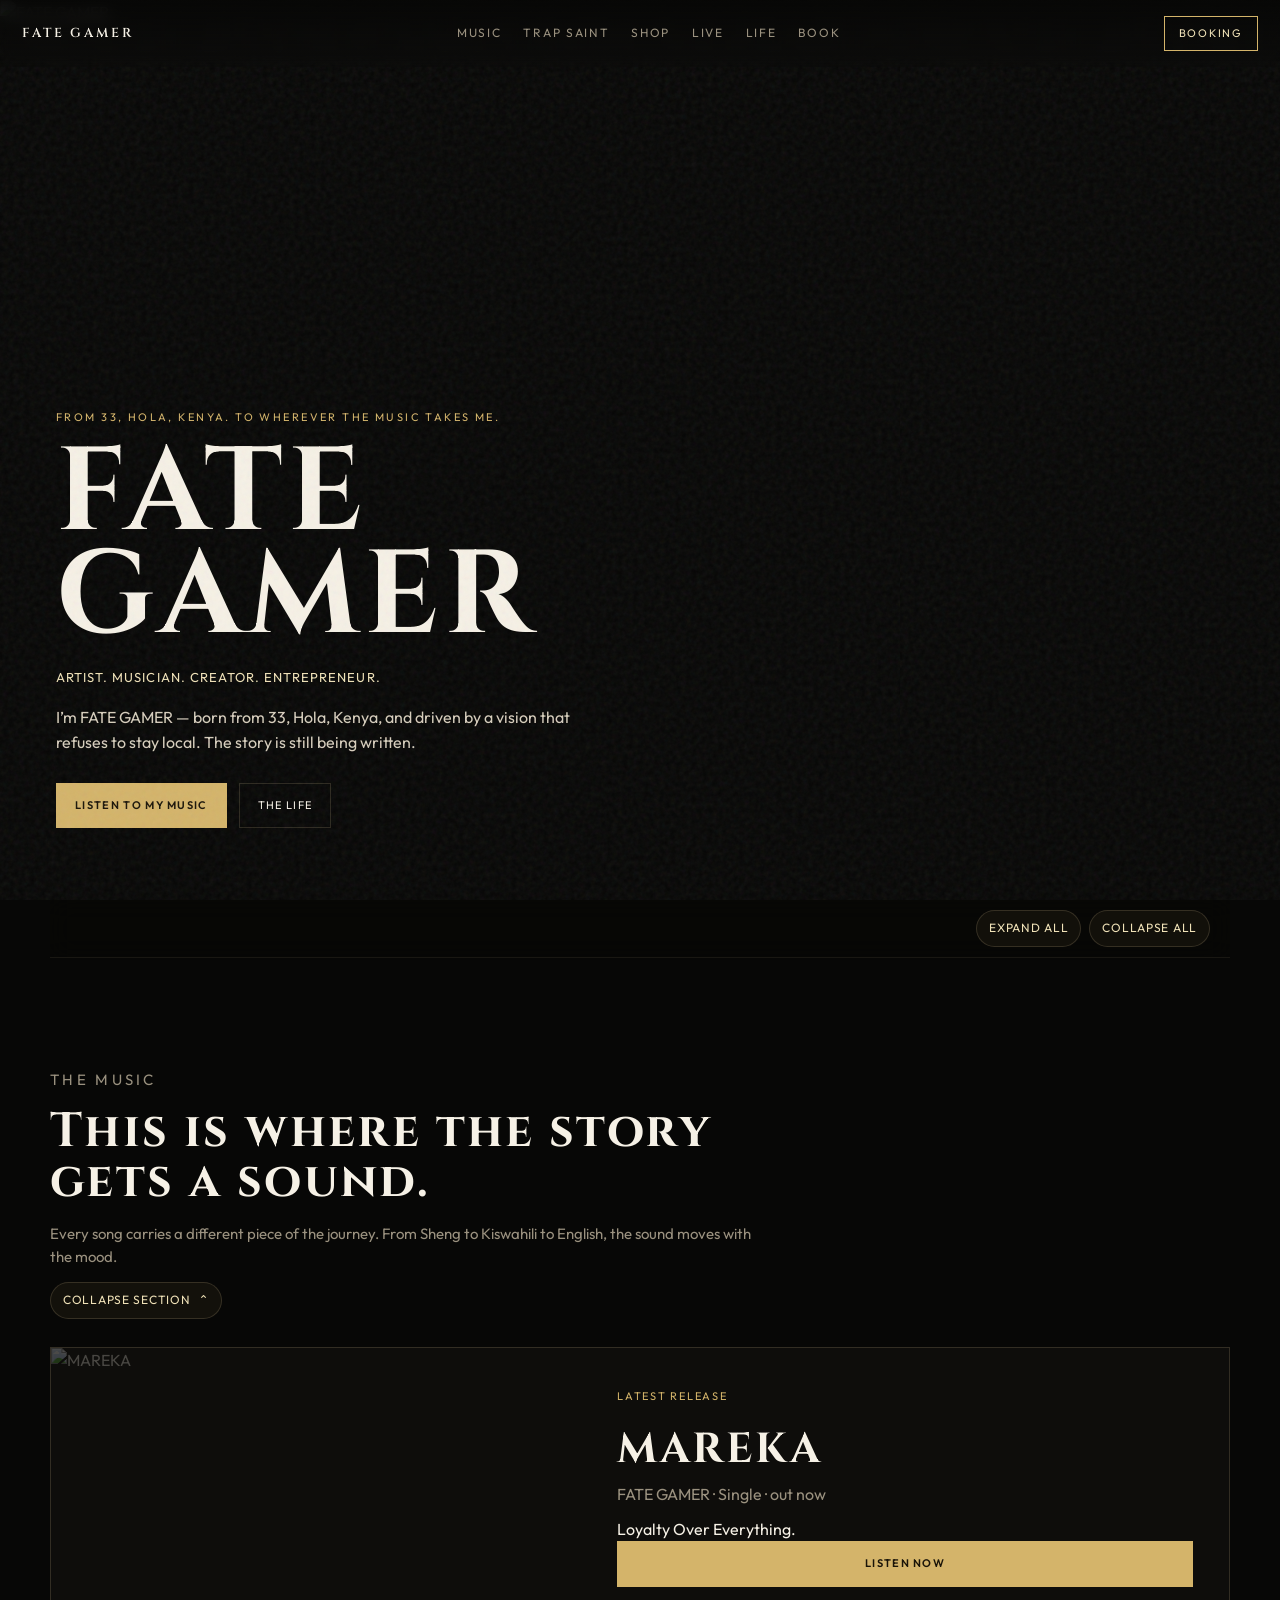
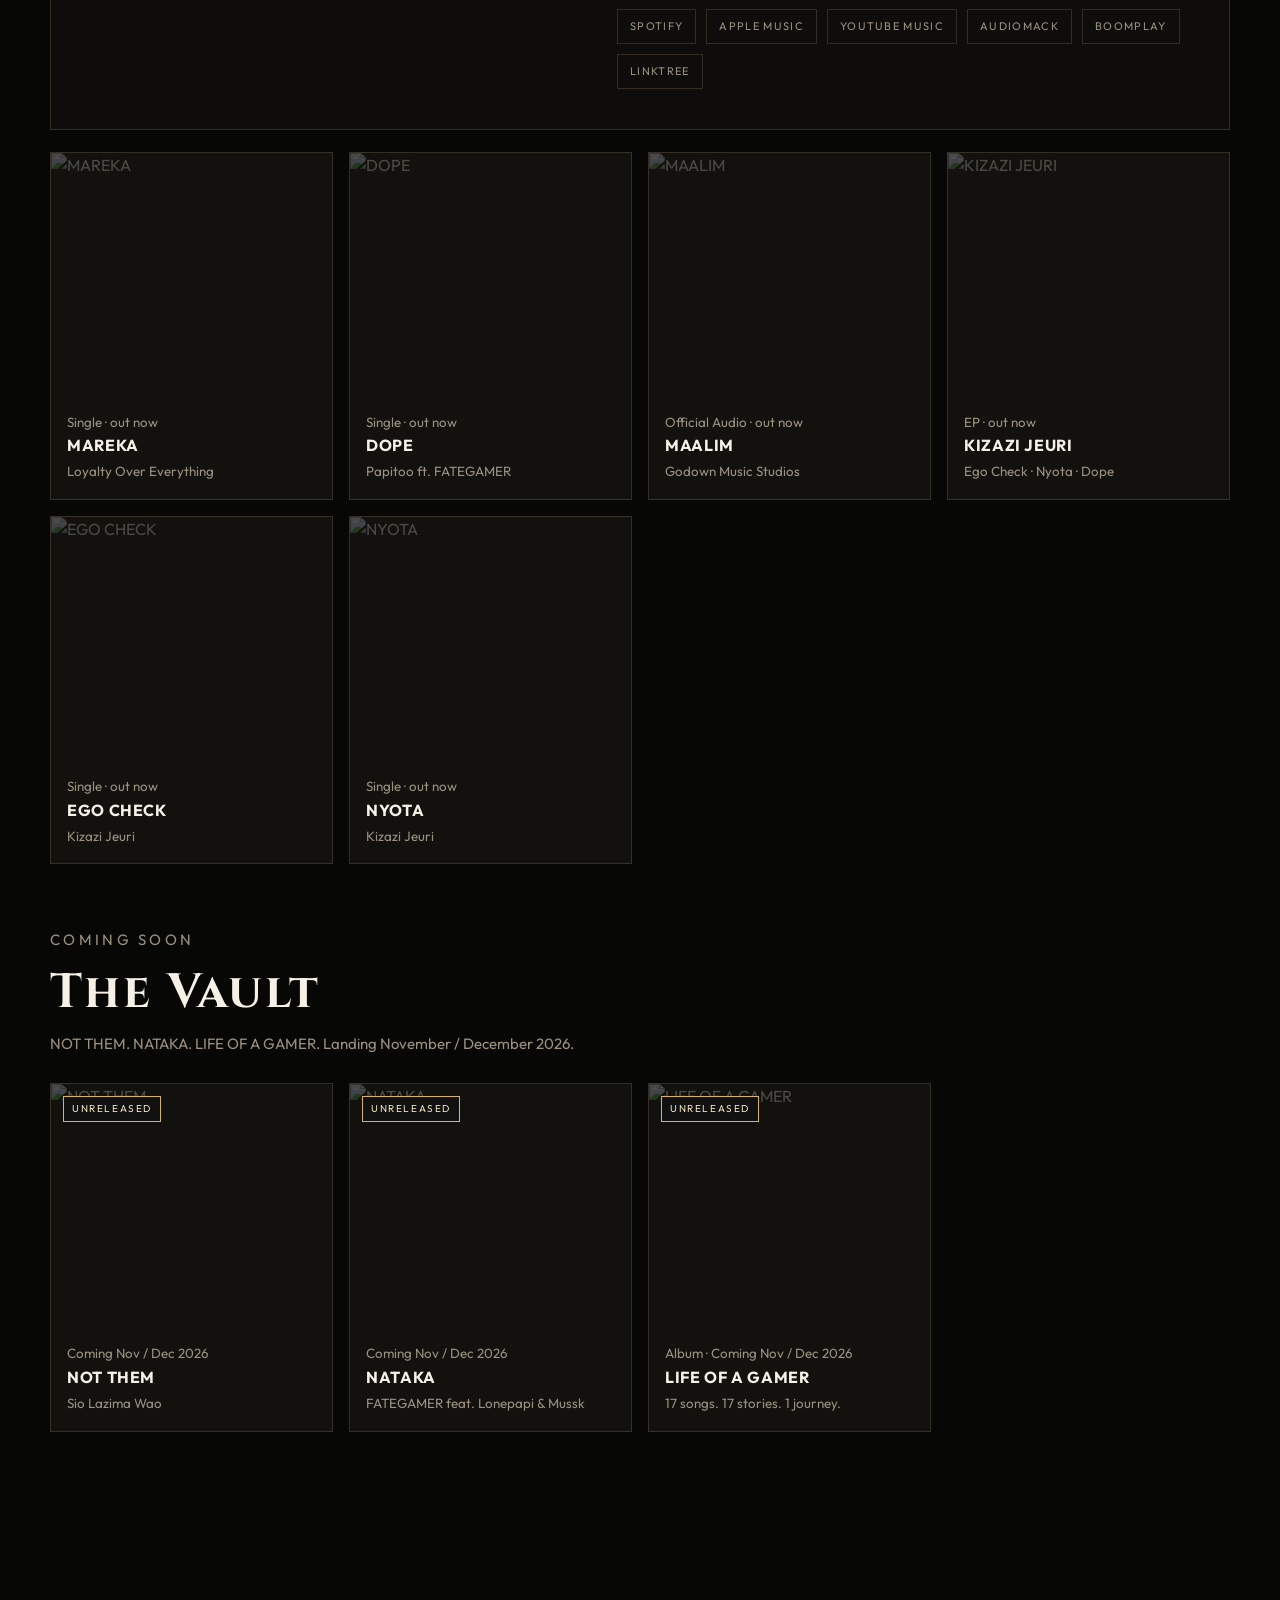
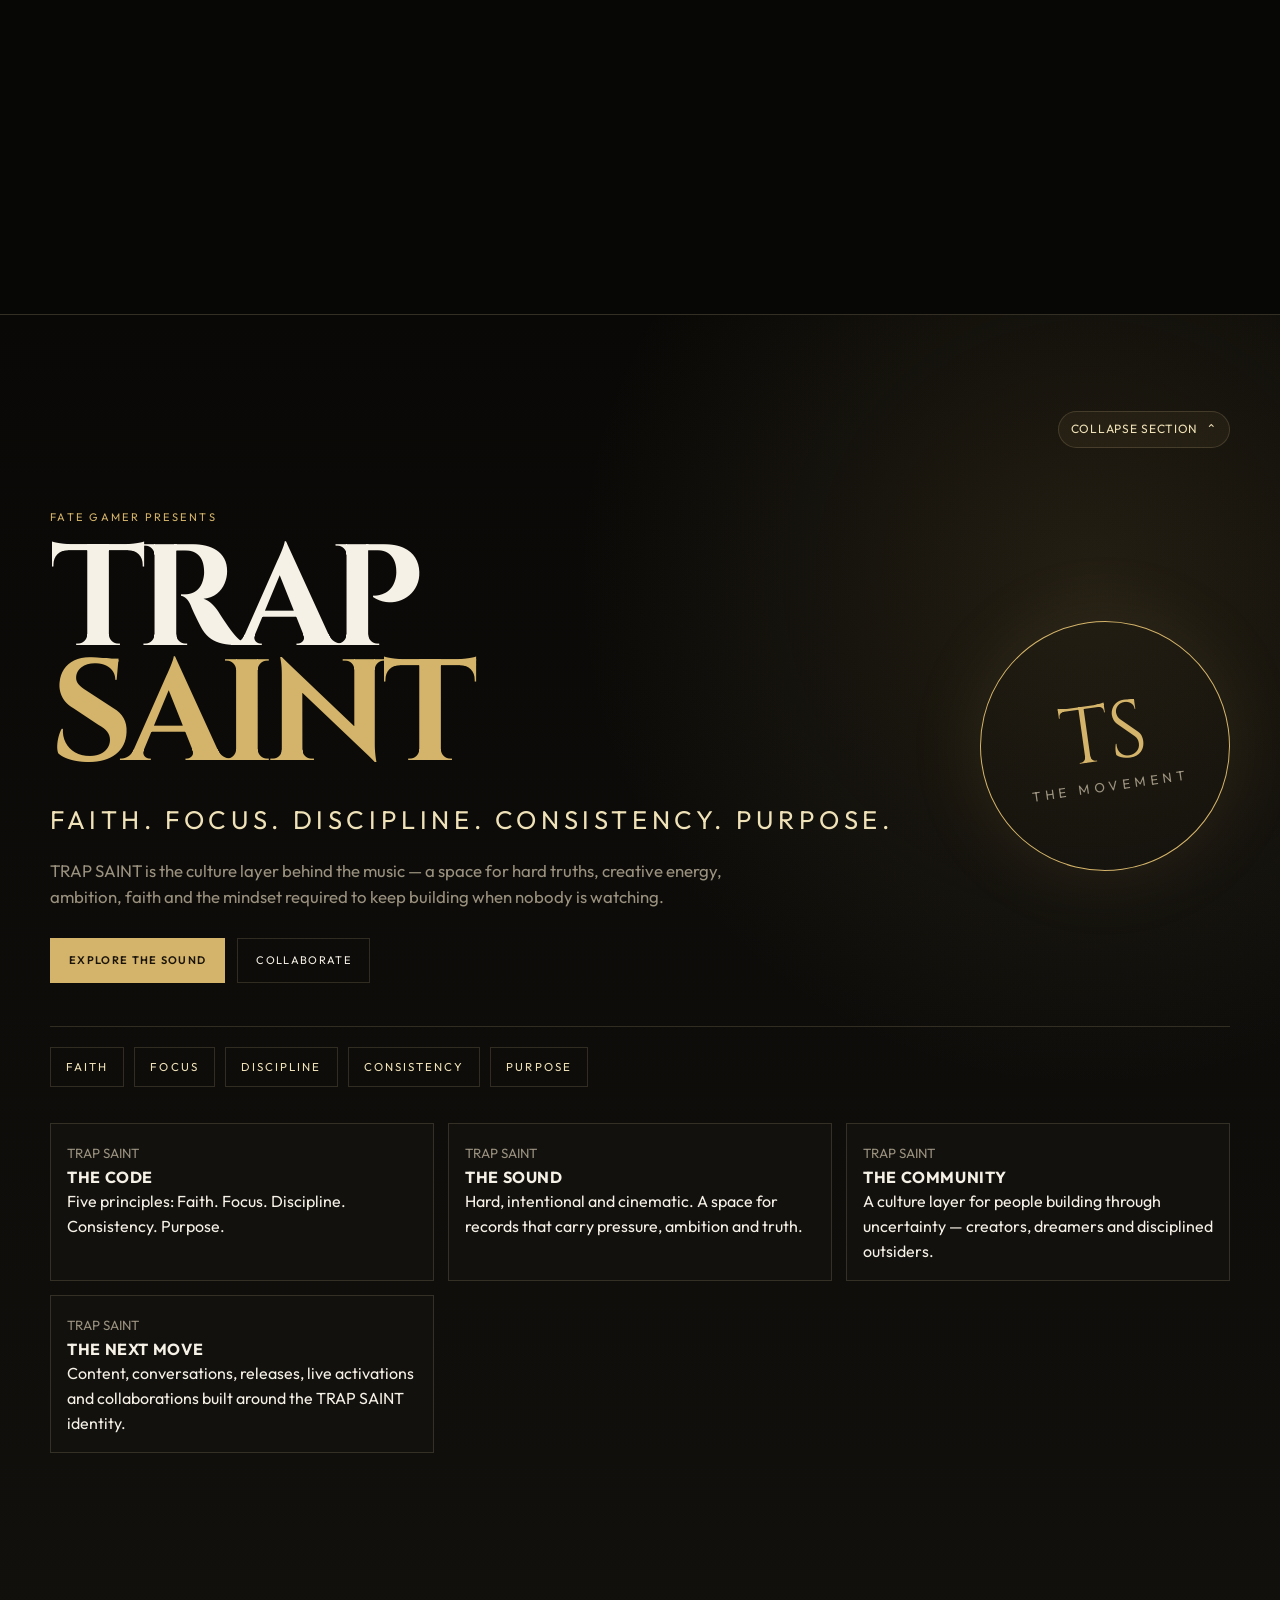
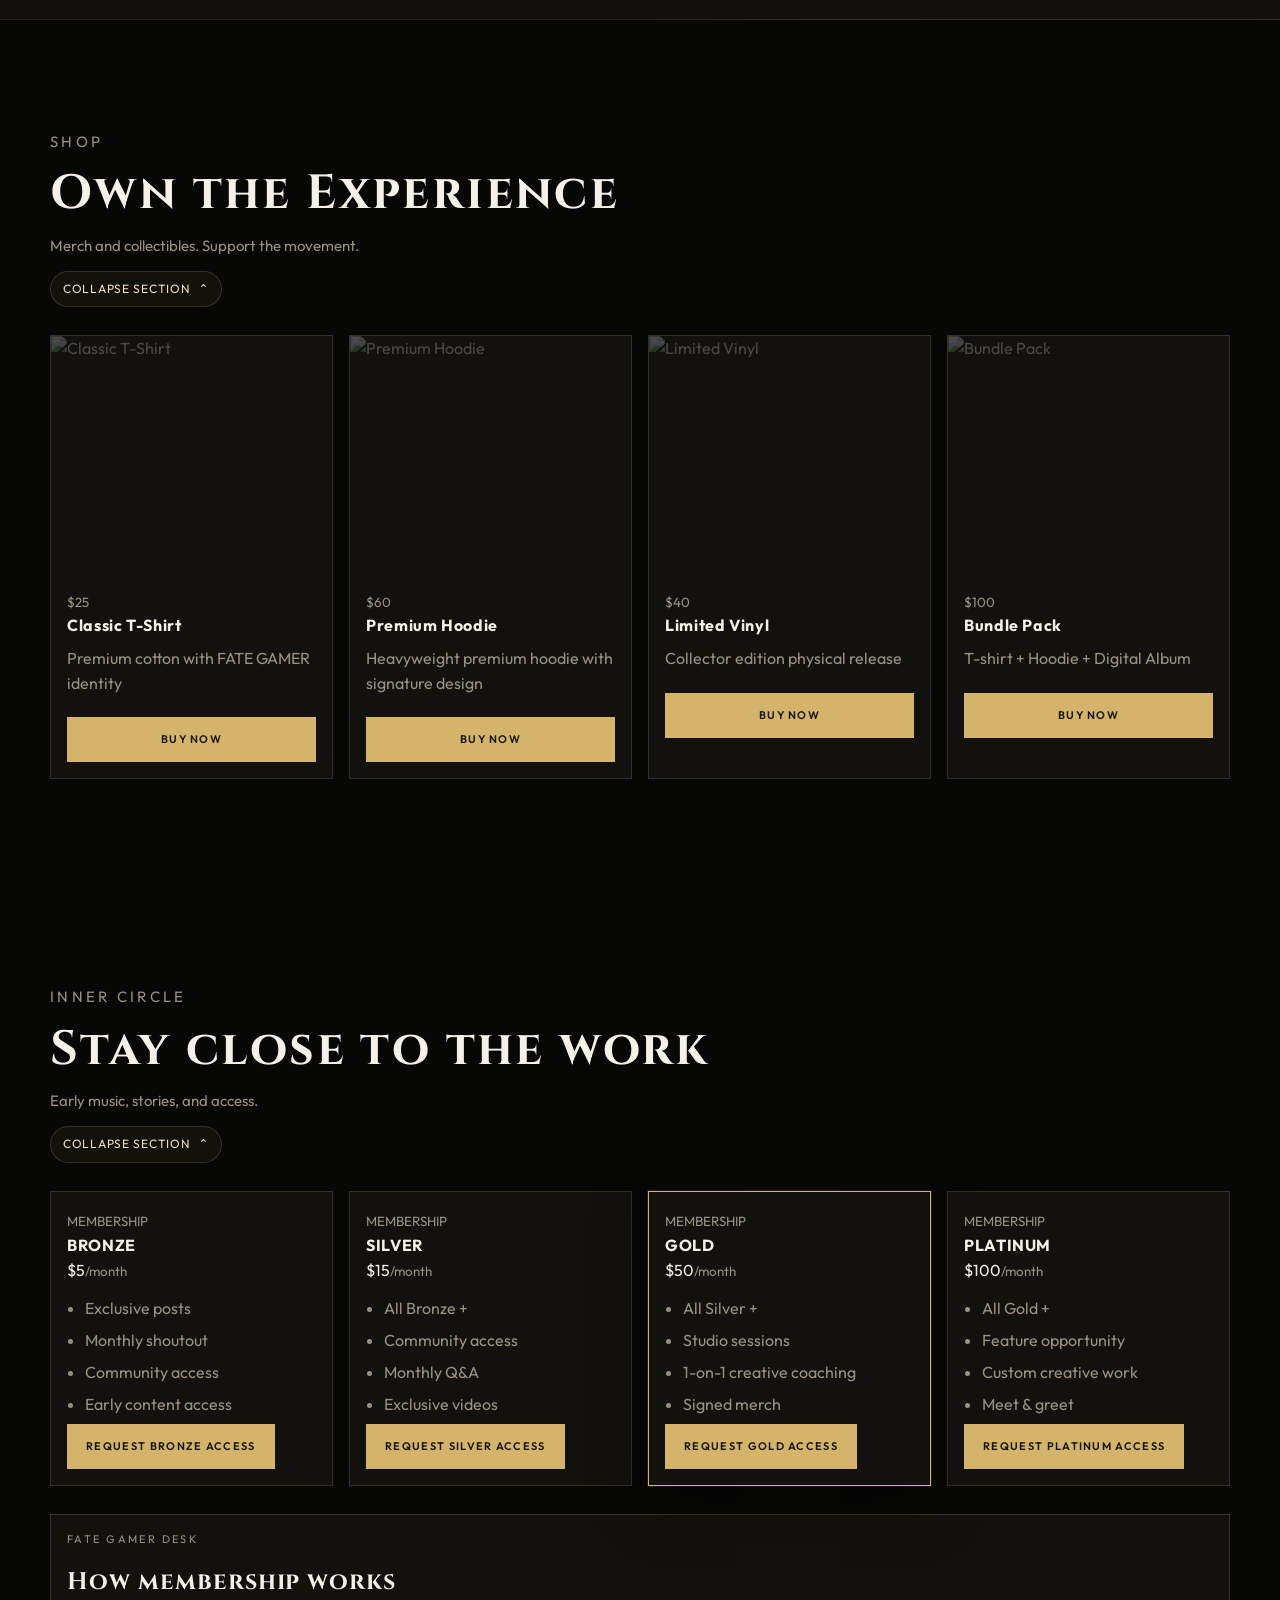
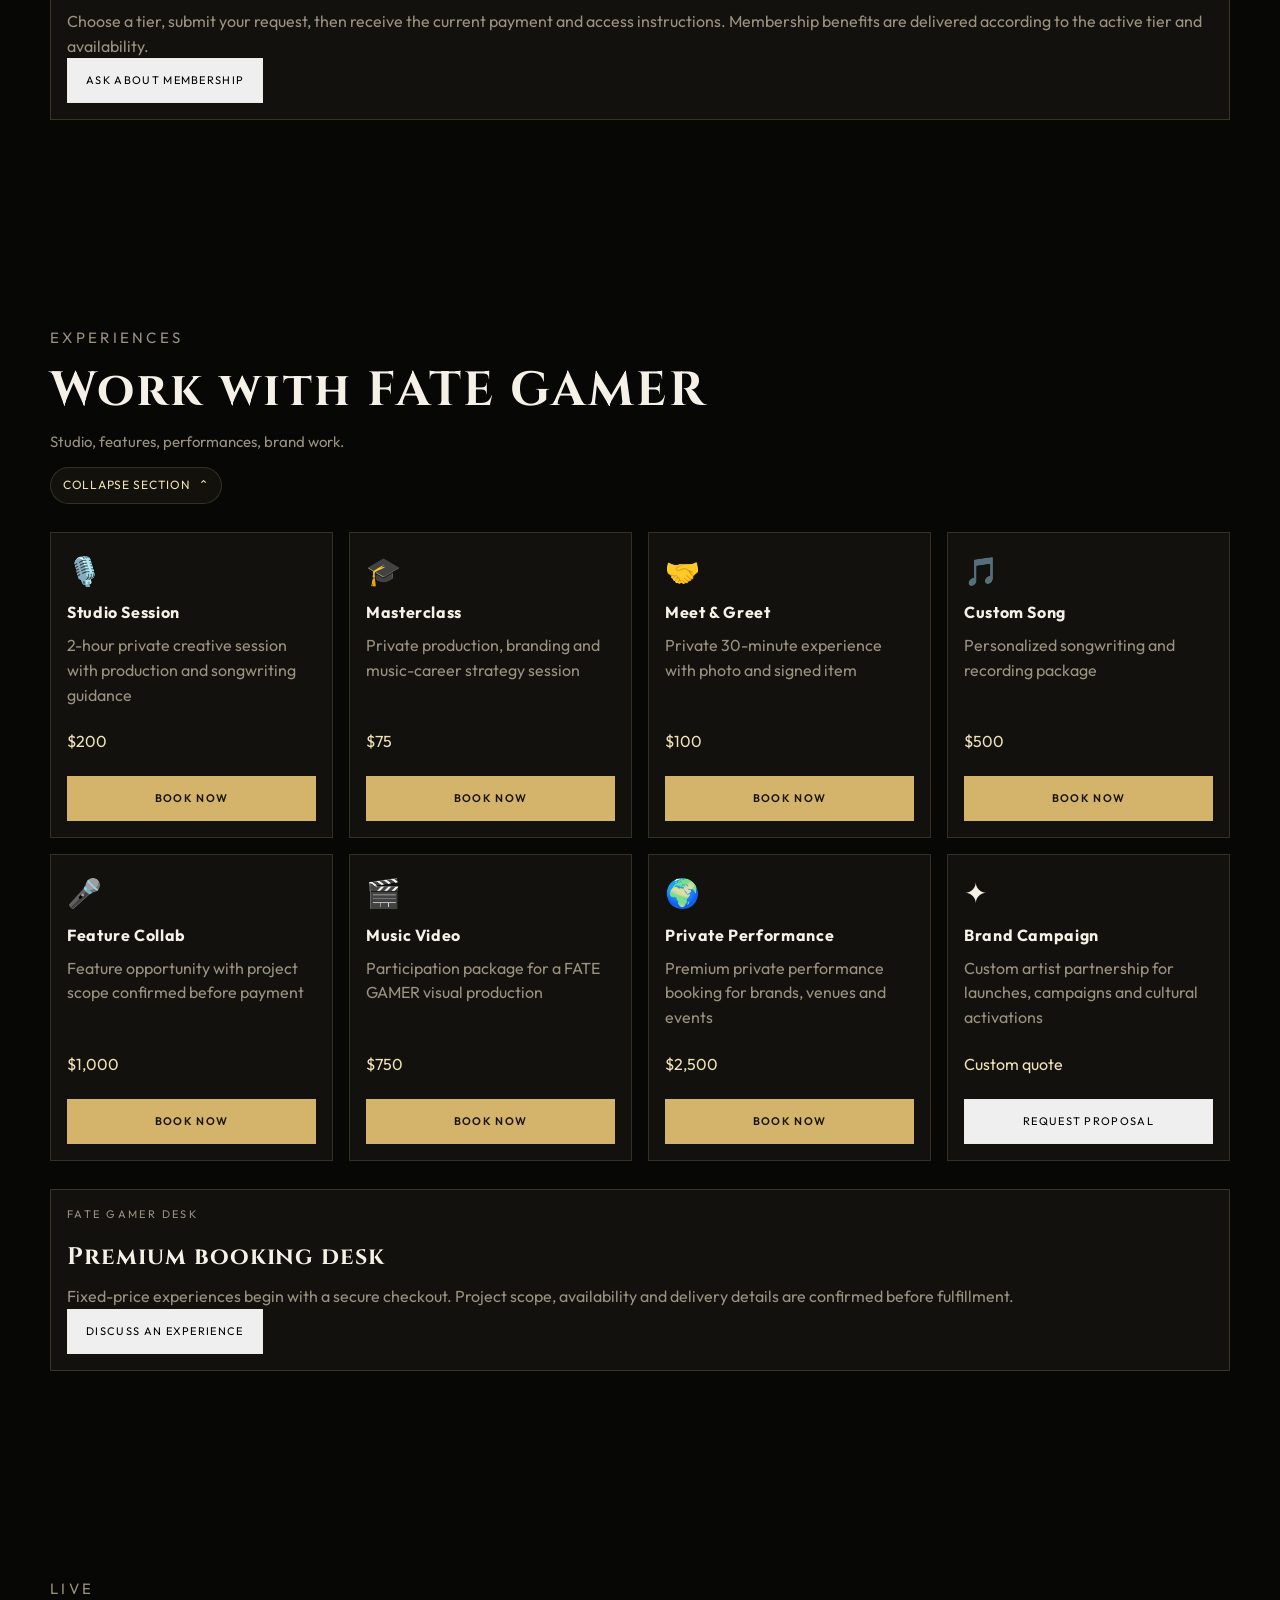
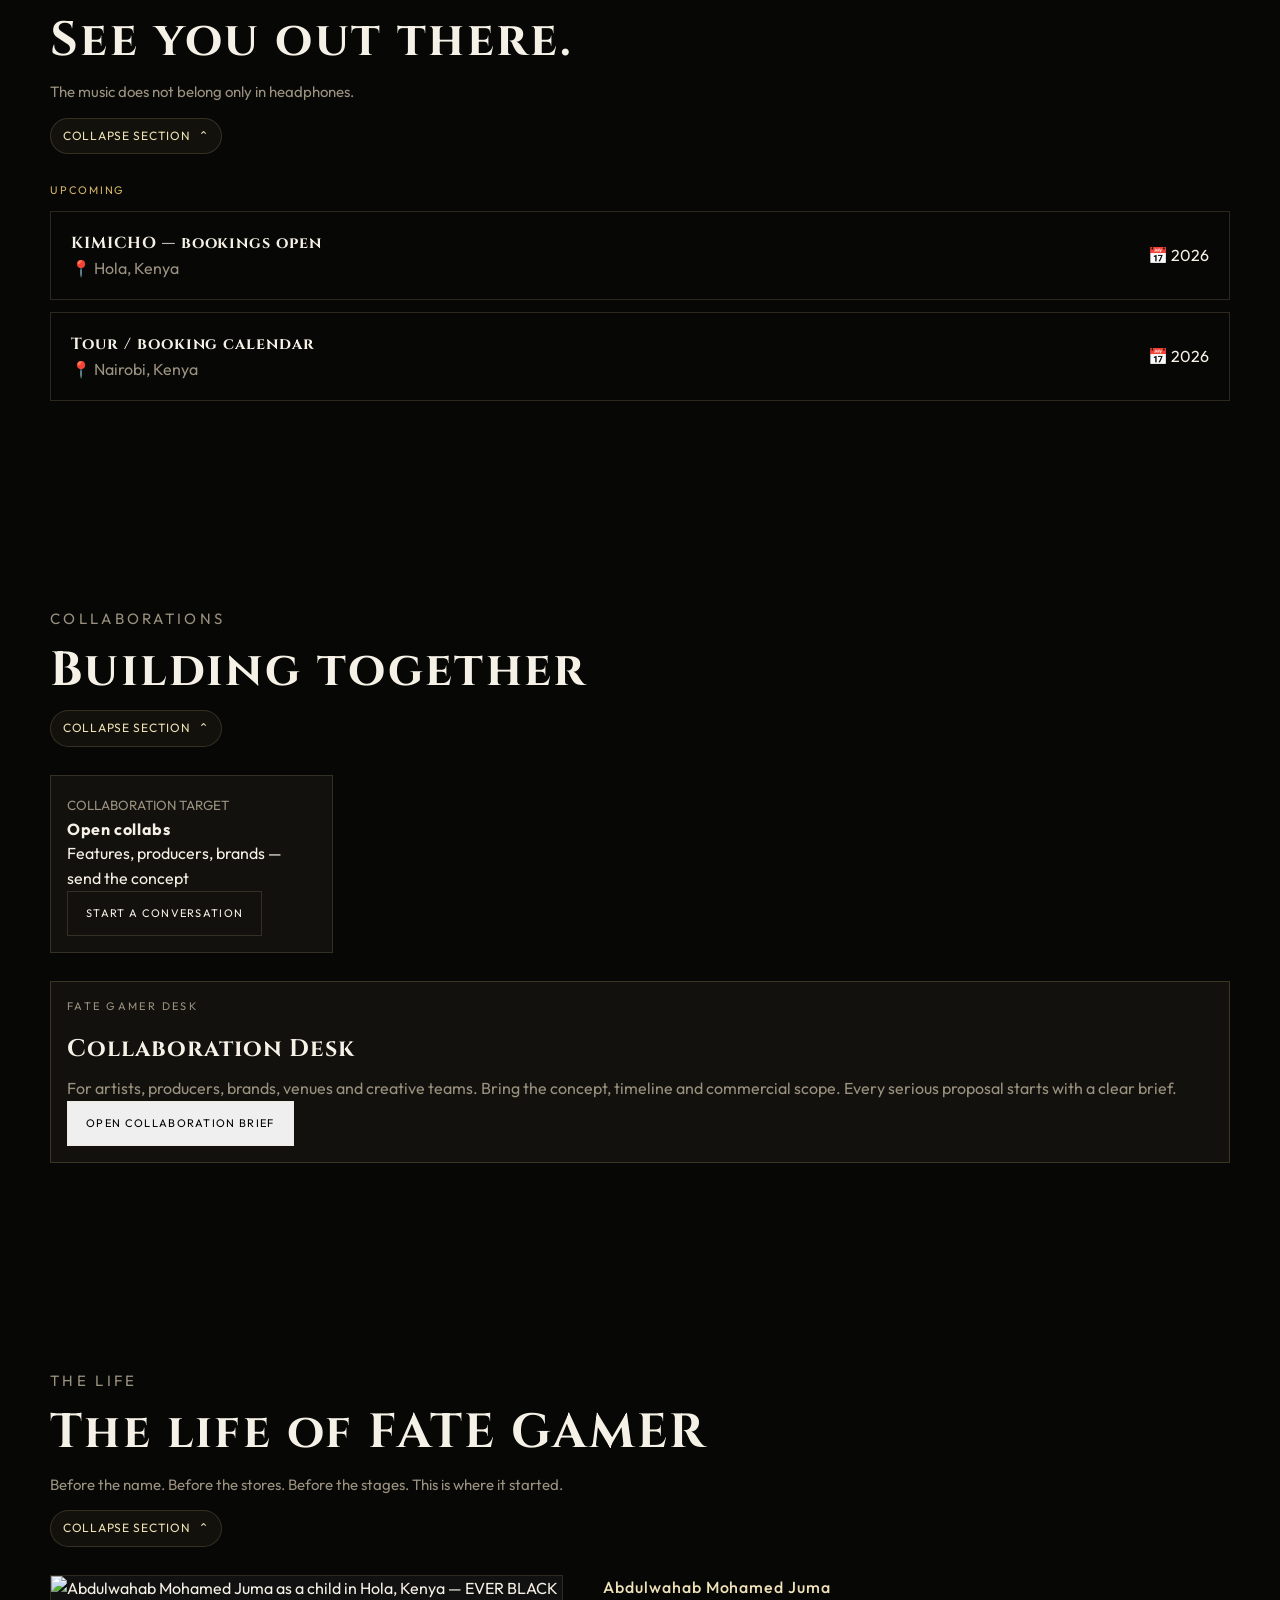
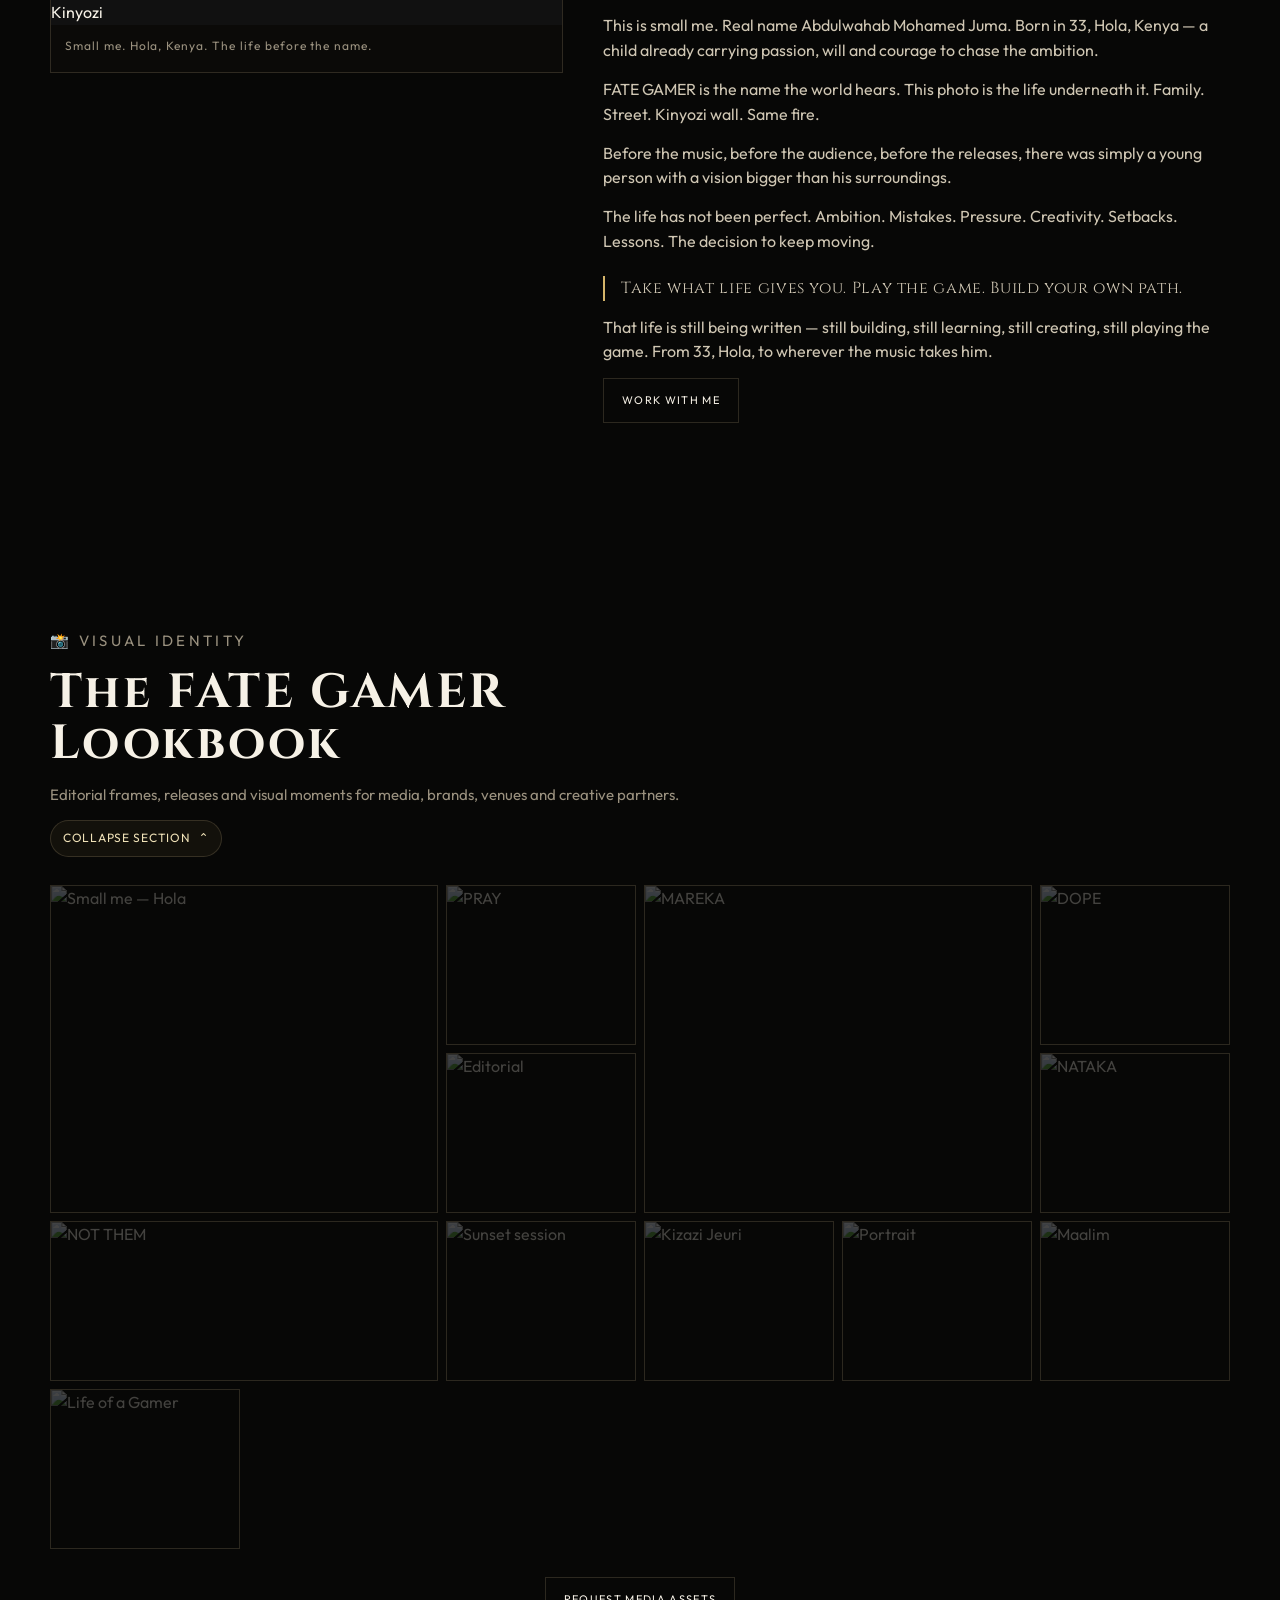
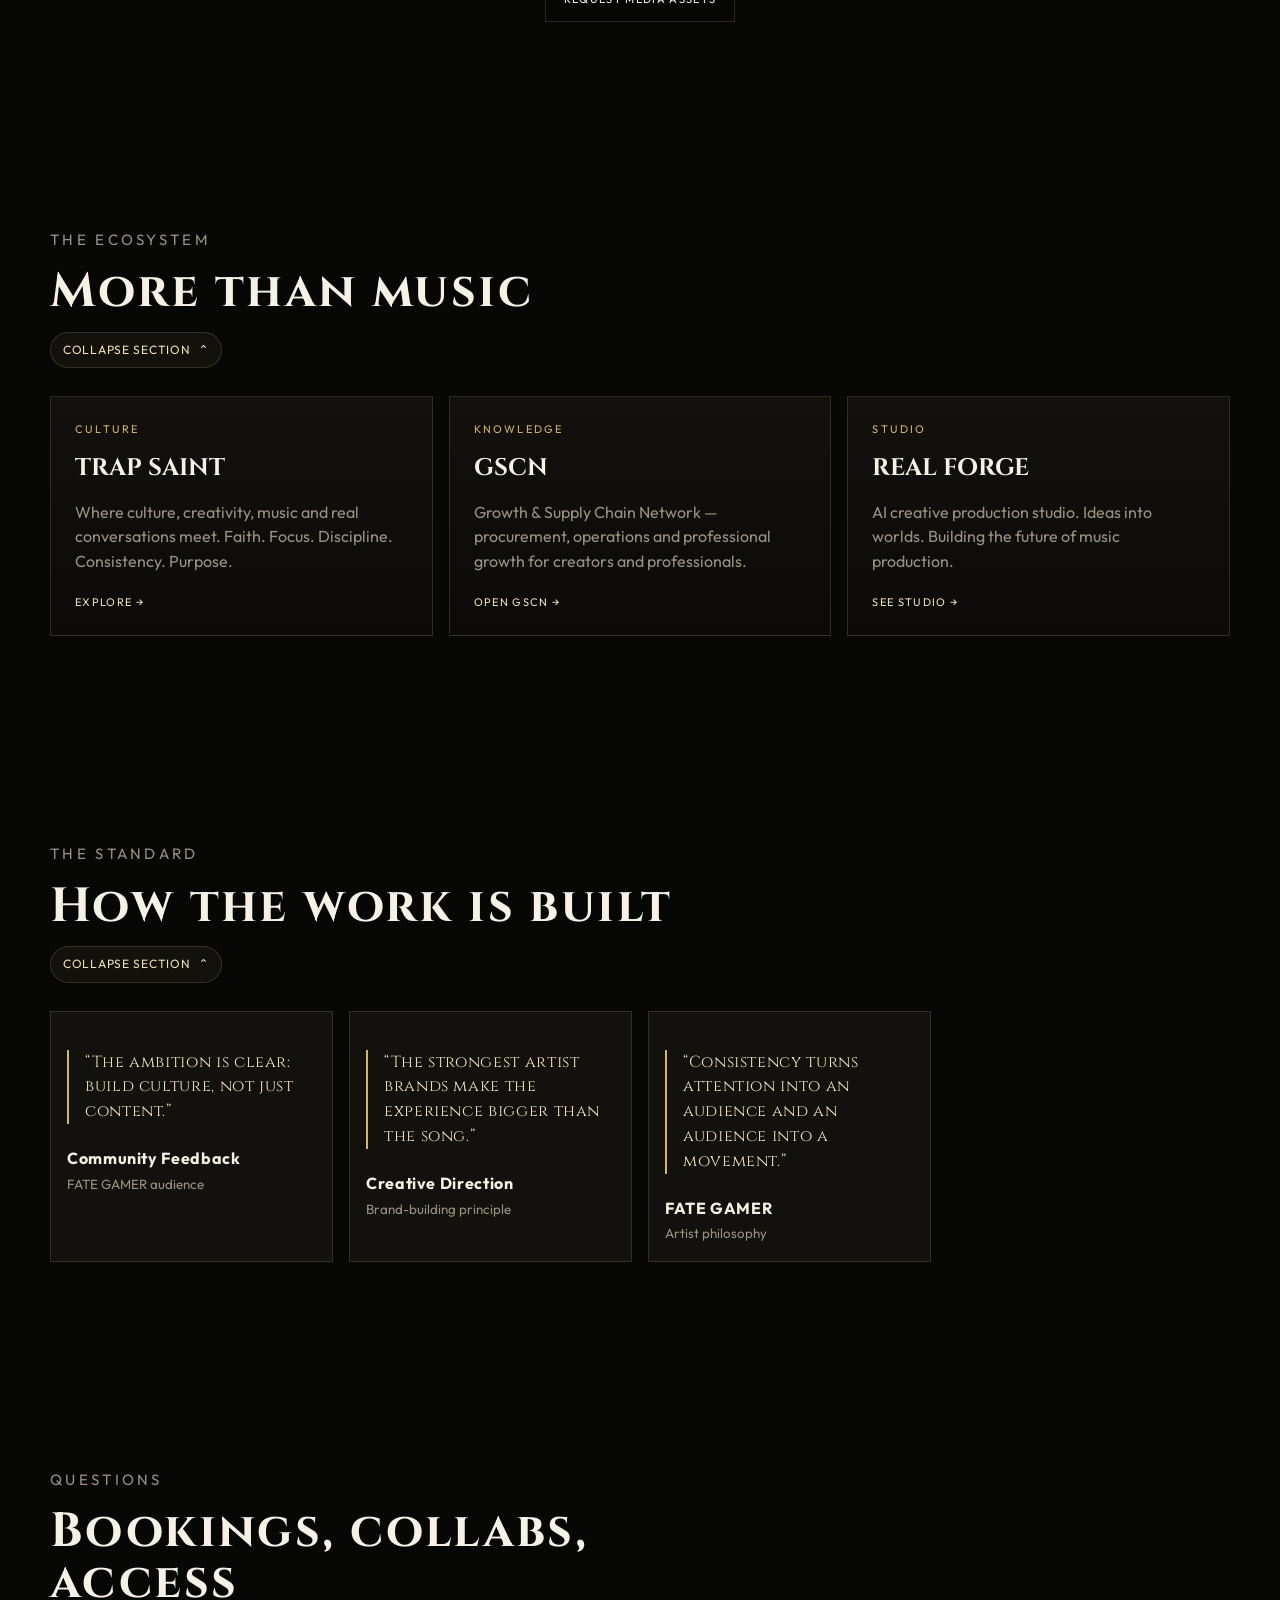
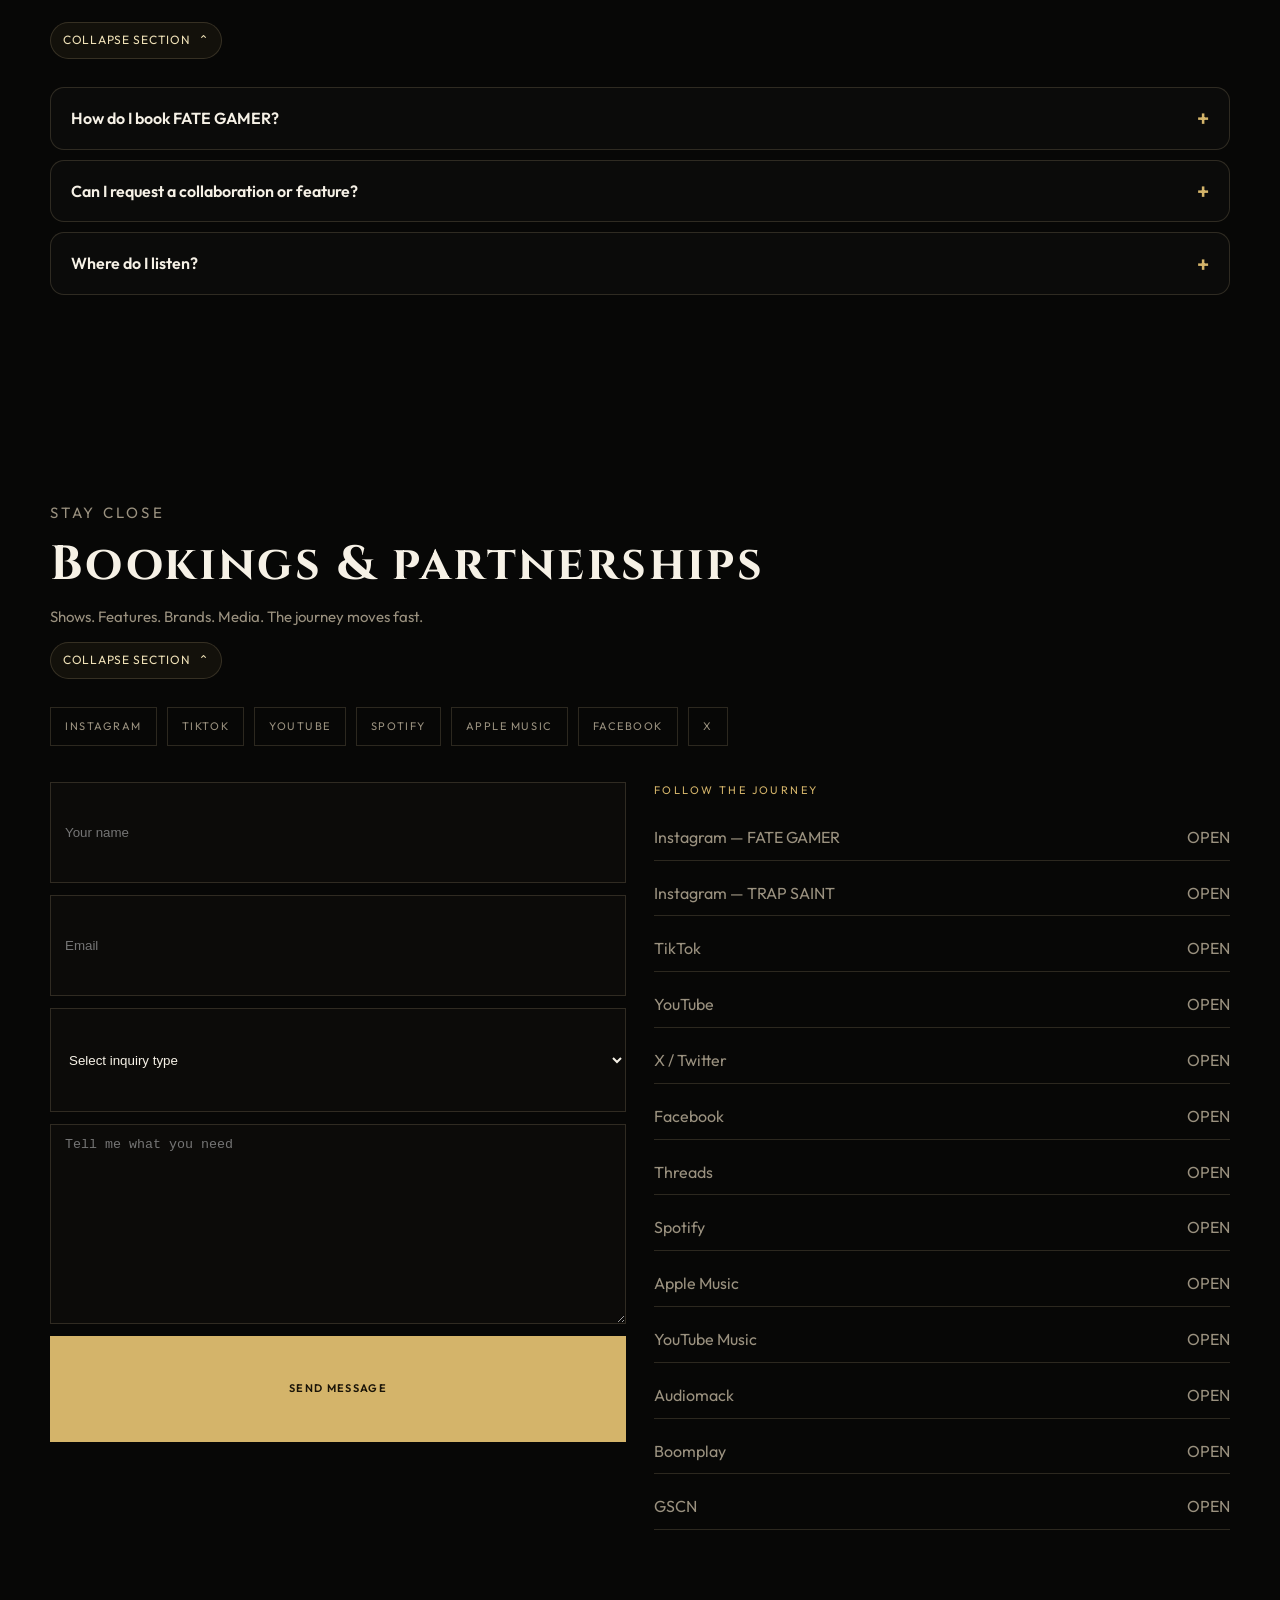
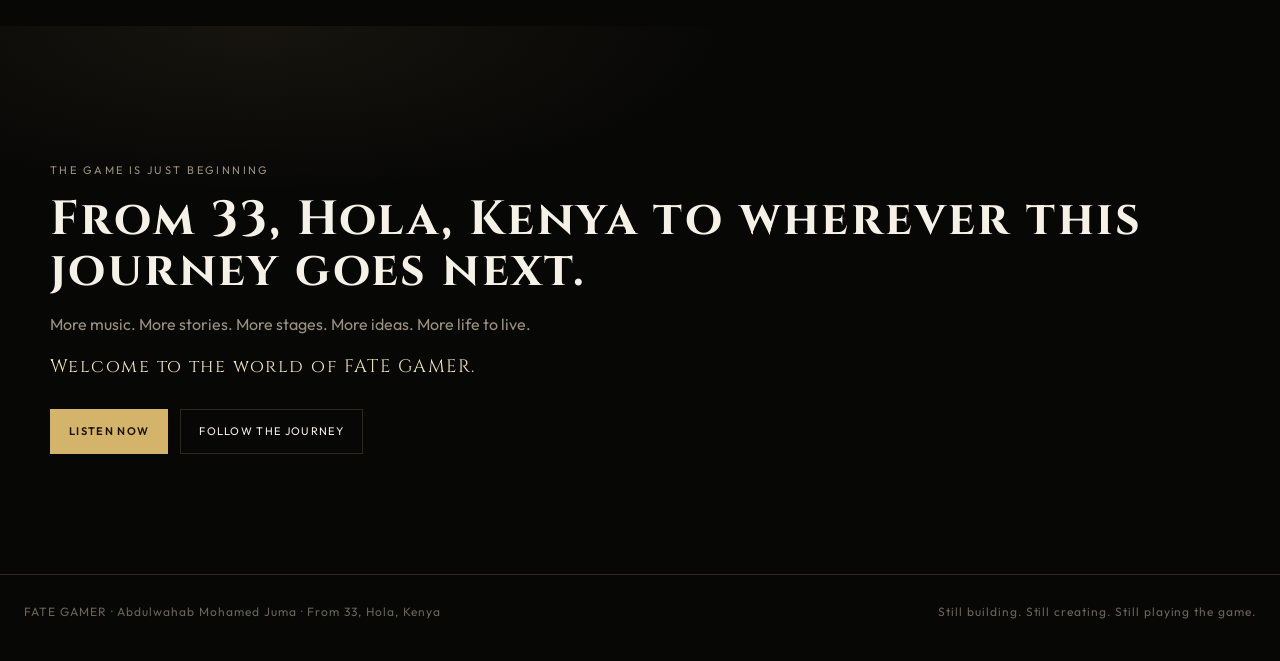
==== commit 139c15c9: "Place childhood photo in dedicated Life of FATE GAMER section" ====
--- a/index.html
+++ b/index.html
@@ -24,17 +24,17 @@
   <div class="grain"></div>
   <nav>
     <a class="brand" href="#top">FATE GAMER</a>
-    <div class="nav-links"><a href="#music">Music</a><a href="#trapsaint">TRAP SAINT</a><a href="#merch">Shop</a><a href="#events">Live</a><a href="#members">Join</a><a href="#about">Story</a></div>
+    <div class="nav-links"><a href="#music">Music</a><a href="#trapsaint">TRAP SAINT</a><a href="#merch">Shop</a><a href="#events">Live</a><a href="#life">Life</a><a href="#contact">Book</a></div>
     <a class="nav-cta" href="#contact">Booking</a><button class="burger" id="burger" aria-label="Menu">☰</button>
   </nav>
-  <div class="mobile-menu" id="menu"><a href="#music">Music</a><a href="#trapsaint">TRAP SAINT</a><a href="#merch">Shop</a><a href="#events">Live</a><a href="#members">Join</a><a href="#about">Story</a><a href="#contact">Booking</a></div>
+  <div class="mobile-menu" id="menu"><a href="#music">Music</a><a href="#trapsaint">TRAP SAINT</a><a href="#merch">Shop</a><a href="#events">Live</a><a href="#life">Life</a><a href="#contact">Booking</a></div>
 
   <header class="hero" id="top">
     <img class="hero-photo" src="https://assets-2-prod.whop.com/public/uploads/2026-09-08/db23e99f-efab-4cd9-8f26-61f810f5318d/image.webp" alt="FATE GAMER" />
     <div class="hero-shade"></div><div class="hero-copy">
       <p class="kicker">From 33, Hola, Kenya. To wherever the music takes me.</p><h1>FATE<br>GAMER</h1><p class="roles">Artist. Musician. Creator. Entrepreneur.</p>
       <p class="sub">I’m FATE GAMER — born from 33, Hola, Kenya, and driven by a vision that refuses to stay local. The story is still being written.</p>
-      <div class="actions"><a class="btn gold" href="#music">Listen to my music</a><a class="btn ghost" href="#about">Explore my story</a></div>
+      <div class="actions"><a class="btn gold" href="#music">Listen to my music</a><a class="btn ghost" href="#life">The life</a></div>
     </div>
   </header>
 
@@ -54,23 +54,31 @@
   <section id="events"><div class="wrap"><div class="sec-head stacked"><p class="kicker">Live</p><h2>See you out there.</h2><p>The music does not belong only in headphones.</p></div><p class="note tight">Upcoming</p><div class="events" id="event-list"></div></div></section>
   <section id="collabs"><div class="wrap"><div class="sec-head stacked"><p class="kicker">Collaborations</p><h2>Building together</h2></div><div class="collab-grid" id="collab-grid"></div></div></section>
 
-  <section id="about"><div class="wrap about">
-    <figure class="origin-frame">
-      <img src="https://assets-2-prod.whop.com/public/uploads/2026-09-12/4364052c-f6c6-4b8a-b9ce-cdfec60172dd/image.jpg" alt="Abdulwahab Mohamed Juma as a child in Hola, Kenya — EVER BLACK Kinyozi" />
-      <figcaption>Small me. Hola. Before the name FATE GAMER.</figcaption>
-    </figure>
-    <div>
-      <p class="kicker">The Story</p>
-      <h2>It started in 33.</h2>
-      <p class="name-line">Real name: Abdulwahab Mohamed Juma</p>
-      <p>This is small me. A child from 33, Hola, Kenya — already carrying passion, will and courage to chase the ambition.</p>
-      <p>Before the music, before the audience, before the releases, there was simply a young person with a vision bigger than his surroundings.</p>
-      <p>The journey has not been perfect. It has been built through ambition, mistakes, pressure, creativity, setbacks, lessons and the decision to keep moving.</p>
-      <p class="quote">Take what life gives you. Play the game. Build your own path.</p>
-      <p>Today the name FATE GAMER is the public face. Abdulwahab Mohamed Juma is the person who started it — still building, still learning, still creating, still playing the game.</p>
-      <a class="btn ghost" href="#contact">Work with me</a>
+  <section id="life" class="life-section">
+    <div class="wrap">
+      <div class="sec-head stacked">
+        <p class="kicker">The Life</p>
+        <h2>The life of FATE GAMER</h2>
+        <p>Before the name. Before the stores. Before the stages. This is where it started.</p>
+      </div>
+      <div class="about" id="about">
+        <figure class="origin-frame">
+          <img src="https://assets-2-prod.whop.com/public/uploads/2026-09-12/4364052c-f6c6-4b8a-b9ce-cdfec60172dd/image.jpg" alt="Abdulwahab Mohamed Juma as a child in Hola, Kenya — EVER BLACK Kinyozi" />
+          <figcaption>Small me. Hola, Kenya. The life before the name.</figcaption>
+        </figure>
+        <div>
+          <p class="name-line">Abdulwahab Mohamed Juma</p>
+          <p>This is small me. Real name Abdulwahab Mohamed Juma. Born in 33, Hola, Kenya — a child already carrying passion, will and courage to chase the ambition.</p>
+          <p>FATE GAMER is the name the world hears. This photo is the life underneath it. Family. Street. Kinyozi wall. Same fire.</p>
+          <p>Before the music, before the audience, before the releases, there was simply a young person with a vision bigger than his surroundings.</p>
+          <p>The life has not been perfect. Ambition. Mistakes. Pressure. Creativity. Setbacks. Lessons. The decision to keep moving.</p>
+          <p class="quote">Take what life gives you. Play the game. Build your own path.</p>
+          <p>That life is still being written — still building, still learning, still creating, still playing the game. From 33, Hola, to wherever the music takes him.</p>
+          <a class="btn ghost" href="#contact">Work with me</a>
+        </div>
+      </div>
     </div>
-  </div></section>
+  </section>
 
   <section id="world"><div class="wrap"><div class="sec-head stacked"><p class="kicker">The Ecosystem</p><h2>More than music</h2></div><div class="projects" id="projects-list"></div></div></section>
   <section id="testimonials"><div class="wrap"><div class="sec-head stacked"><p class="kicker">The Standard</p><h2>How the work is built</h2></div><div class="testimonials-grid" id="testimonials-grid"></div></div></section>
--- a/styles.css
+++ b/styles.css
@@ -78,8 +78,11 @@
 .lookbook a:nth-child(1), .lookbook a:nth-child(3) { grid-column: span 2; grid-row: span 2; }
 .lookbook a:nth-child(7) { grid-column: span 2; }
 .center-cta { display: flex; justify-content: center; margin-top: 28px; }
-.about { display: grid; grid-template-columns: .85fr 1.15fr; gap: 40px; align-items: start; }
-.about img { width: 100%; height: 680px; object-fit: cover; }
+.about { display: grid; grid-template-columns: .9fr 1.1fr; gap: 40px; align-items: start; }
+.origin-frame { margin: 0; border: 1px solid var(--line); background: #0b0a08; }
+.origin-frame img { width: 100%; height: auto; max-height: 720px; object-fit: contain; object-position: center top; background: #111; }
+.origin-frame figcaption { padding: 12px 14px 16px; color: var(--mute); font-size: 12px; letter-spacing: .08em; }
+.name-line { color: var(--gold-2) !important; letter-spacing: .06em; text-transform: none; font-weight: 500; }
 .about h2 { margin-bottom: 16px; }
 .about p { color: #cfc6b3; margin-bottom: 14px; }
 .quote { border-left: 2px solid var(--gold); padding-left: 16px; color: var(--gold-2); font-family: "Cinzel", serif; letter-spacing: .04em; margin: 22px 0; }
@@ -106,7 +109,6 @@
 footer { border-top: 1px solid var(--line); padding: 28px 24px 40px; display: flex; justify-content: space-between; gap: 16px; flex-wrap: wrap; color: #6a6356; font-size: 12px; letter-spacing: .08em; }
 .mobile-menu { display: none; position: fixed; inset: 0; z-index: 19; background: rgba(7,7,6,.96); padding: 90px 28px; flex-direction: column; gap: 22px; font-size: 22px; font-family: "Cinzel", serif; }
 
-/* Premium commerce layer — keeps the original visual language. */
 .merch-grid, .tiers-grid, .experiences-grid, .collab-grid, .testimonials-grid { display: grid; grid-template-columns: repeat(4, 1fr); gap: 16px; }
 .sales-card { display: flex; flex-direction: column; transition: transform .2s ease, border-color .2s ease; }
 .sales-card:hover { transform: translateY(-3px); border-color: rgba(232,213,163,.42); }
@@ -136,7 +138,7 @@
   .hero-copy { padding: 0 22px 48px; }
   .lookbook { grid-template-columns: 1fr 1fr; grid-auto-rows: 180px; }
   .lookbook a:nth-child(1), .lookbook a:nth-child(3) { grid-column: span 2; grid-row: auto; }
-  .about img { height: 420px; }
+  .origin-frame img { max-height: 520px; }
   section { padding: 72px 18px; }
   h1 { font-size: 64px; }
   .fg-modal-card { padding: 24px 18px; }
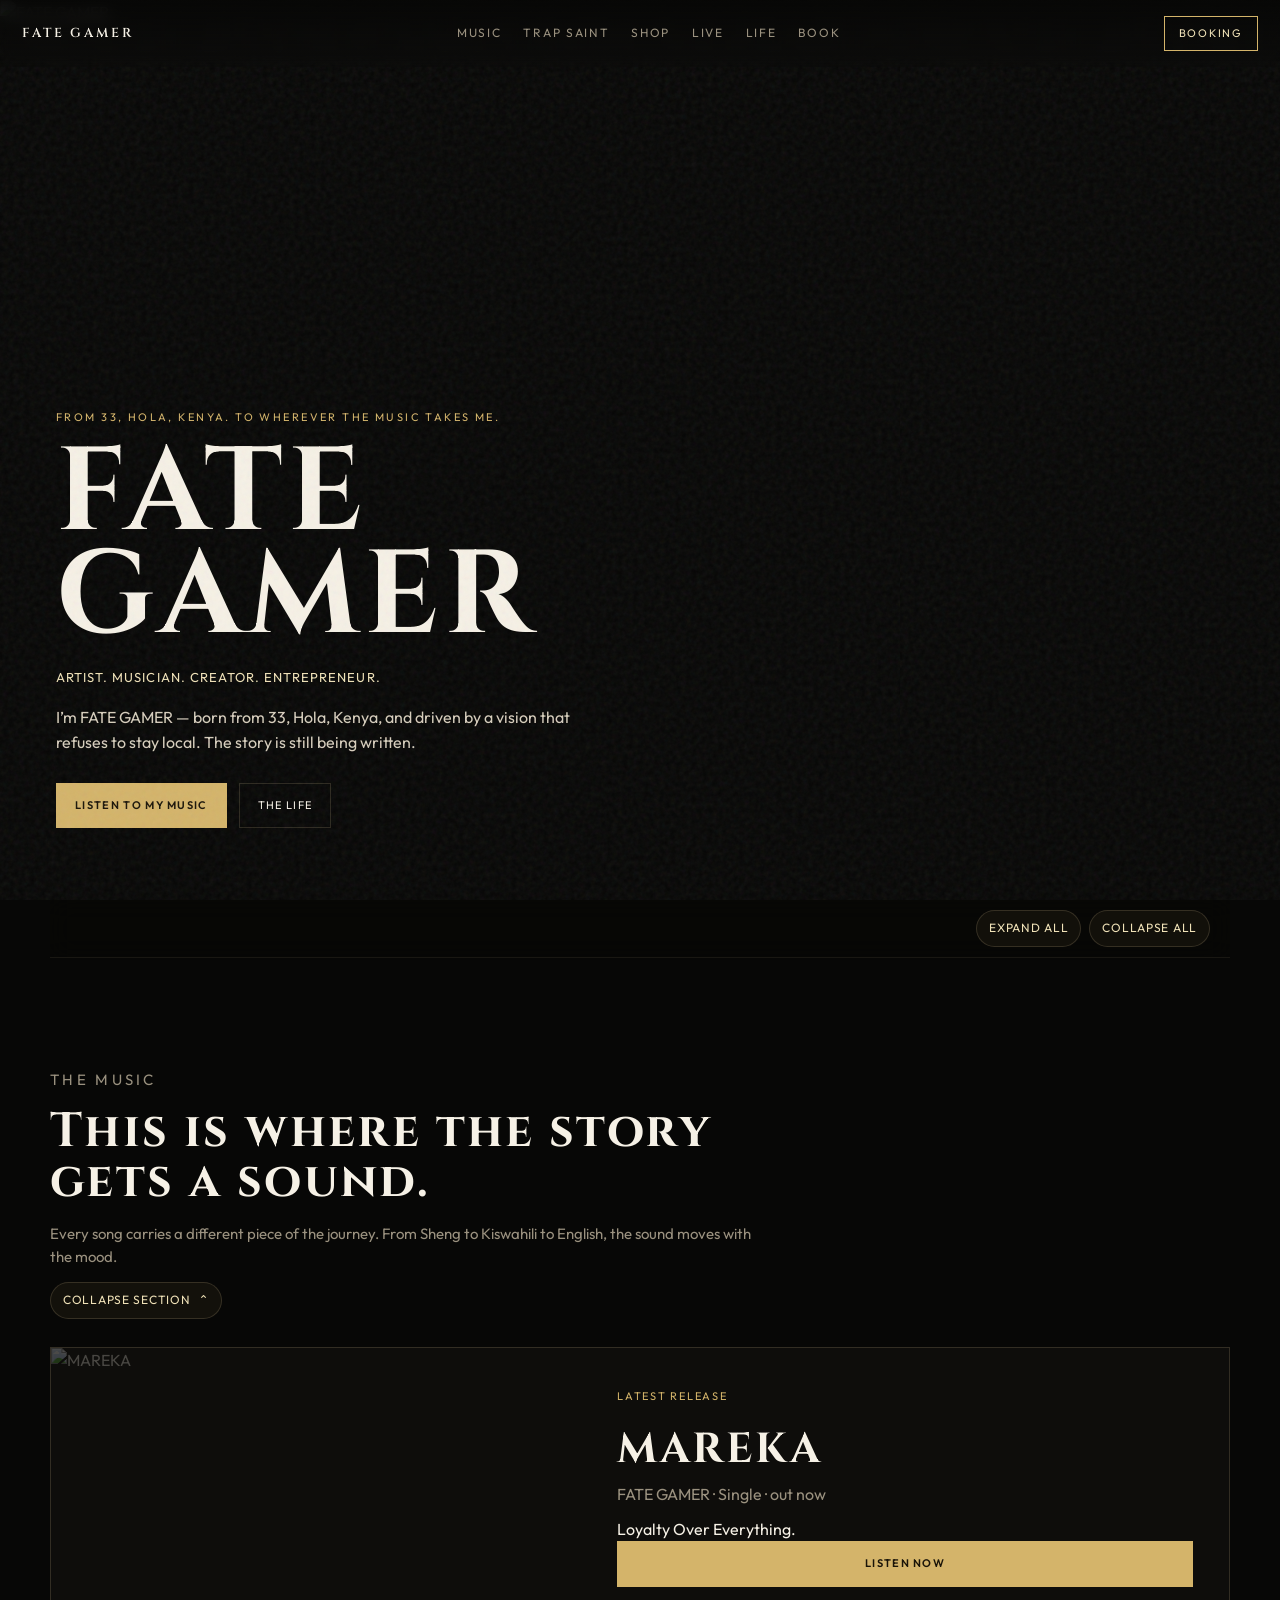
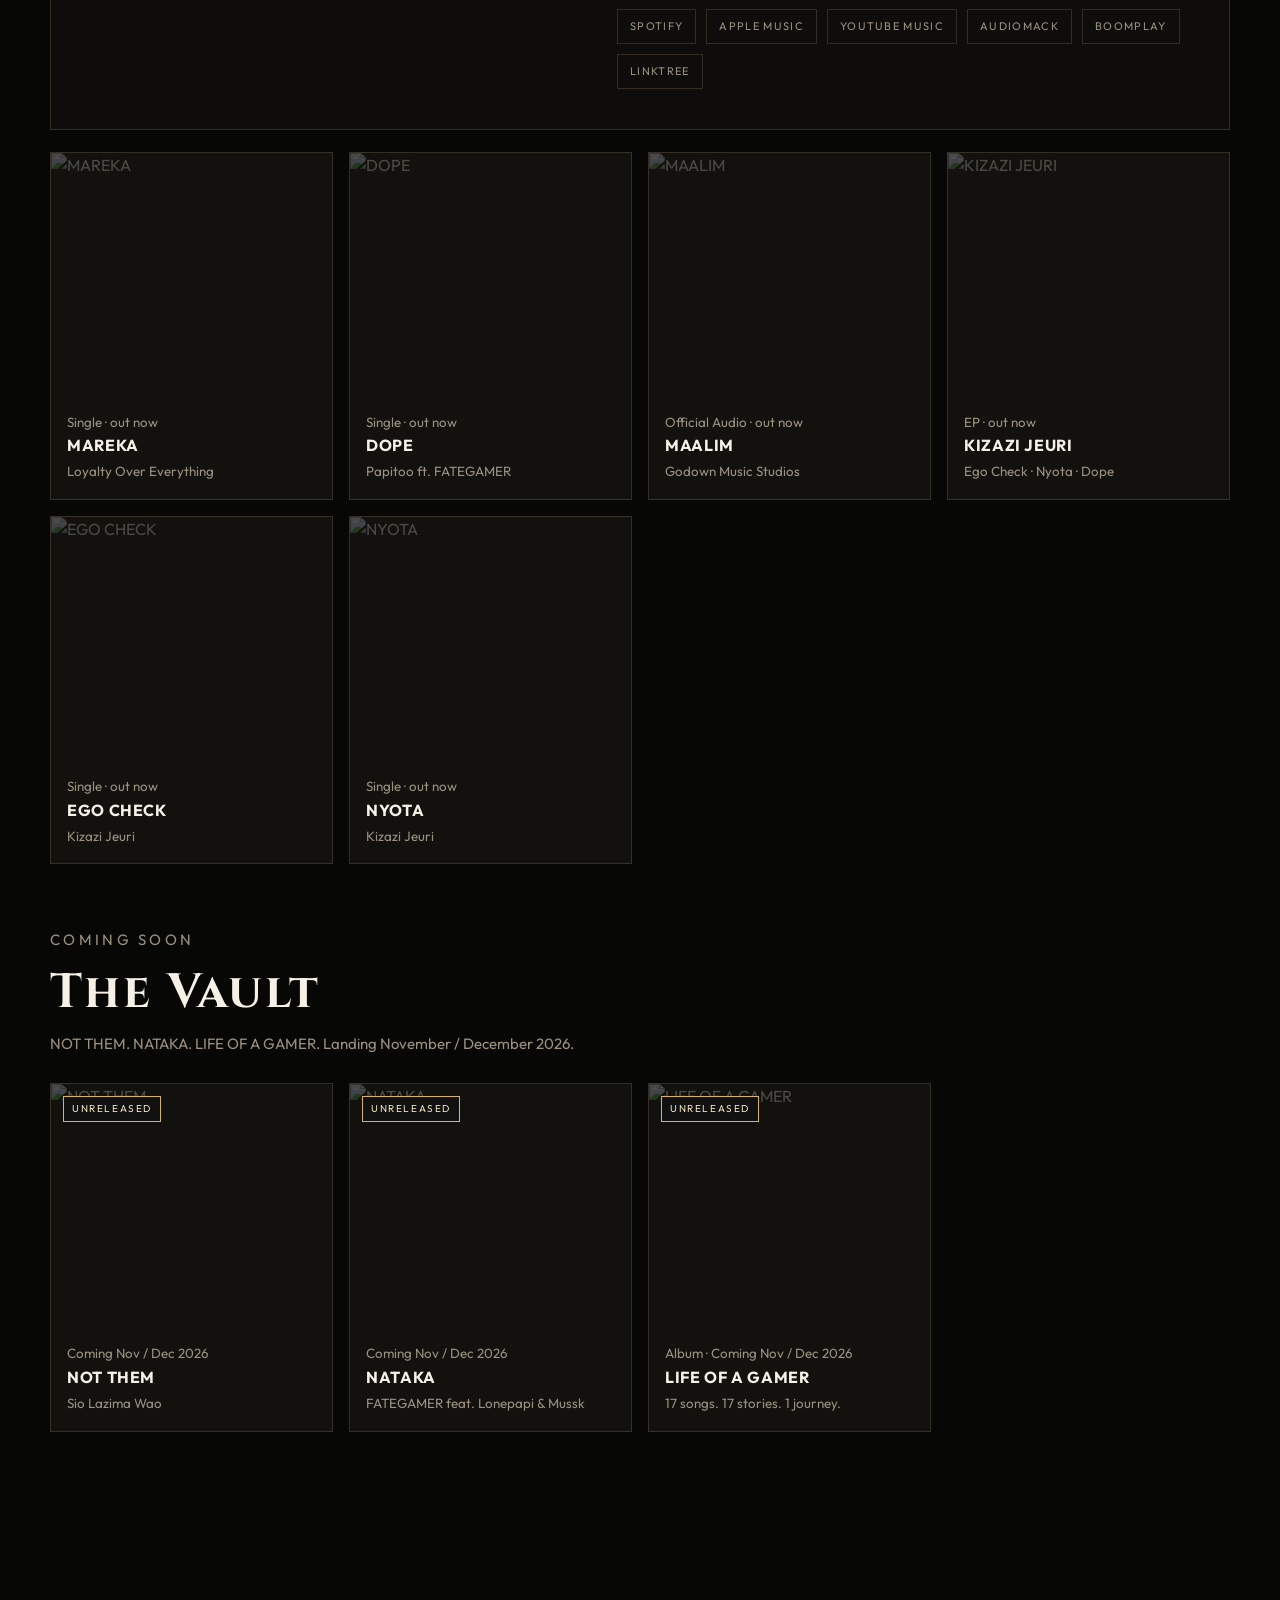
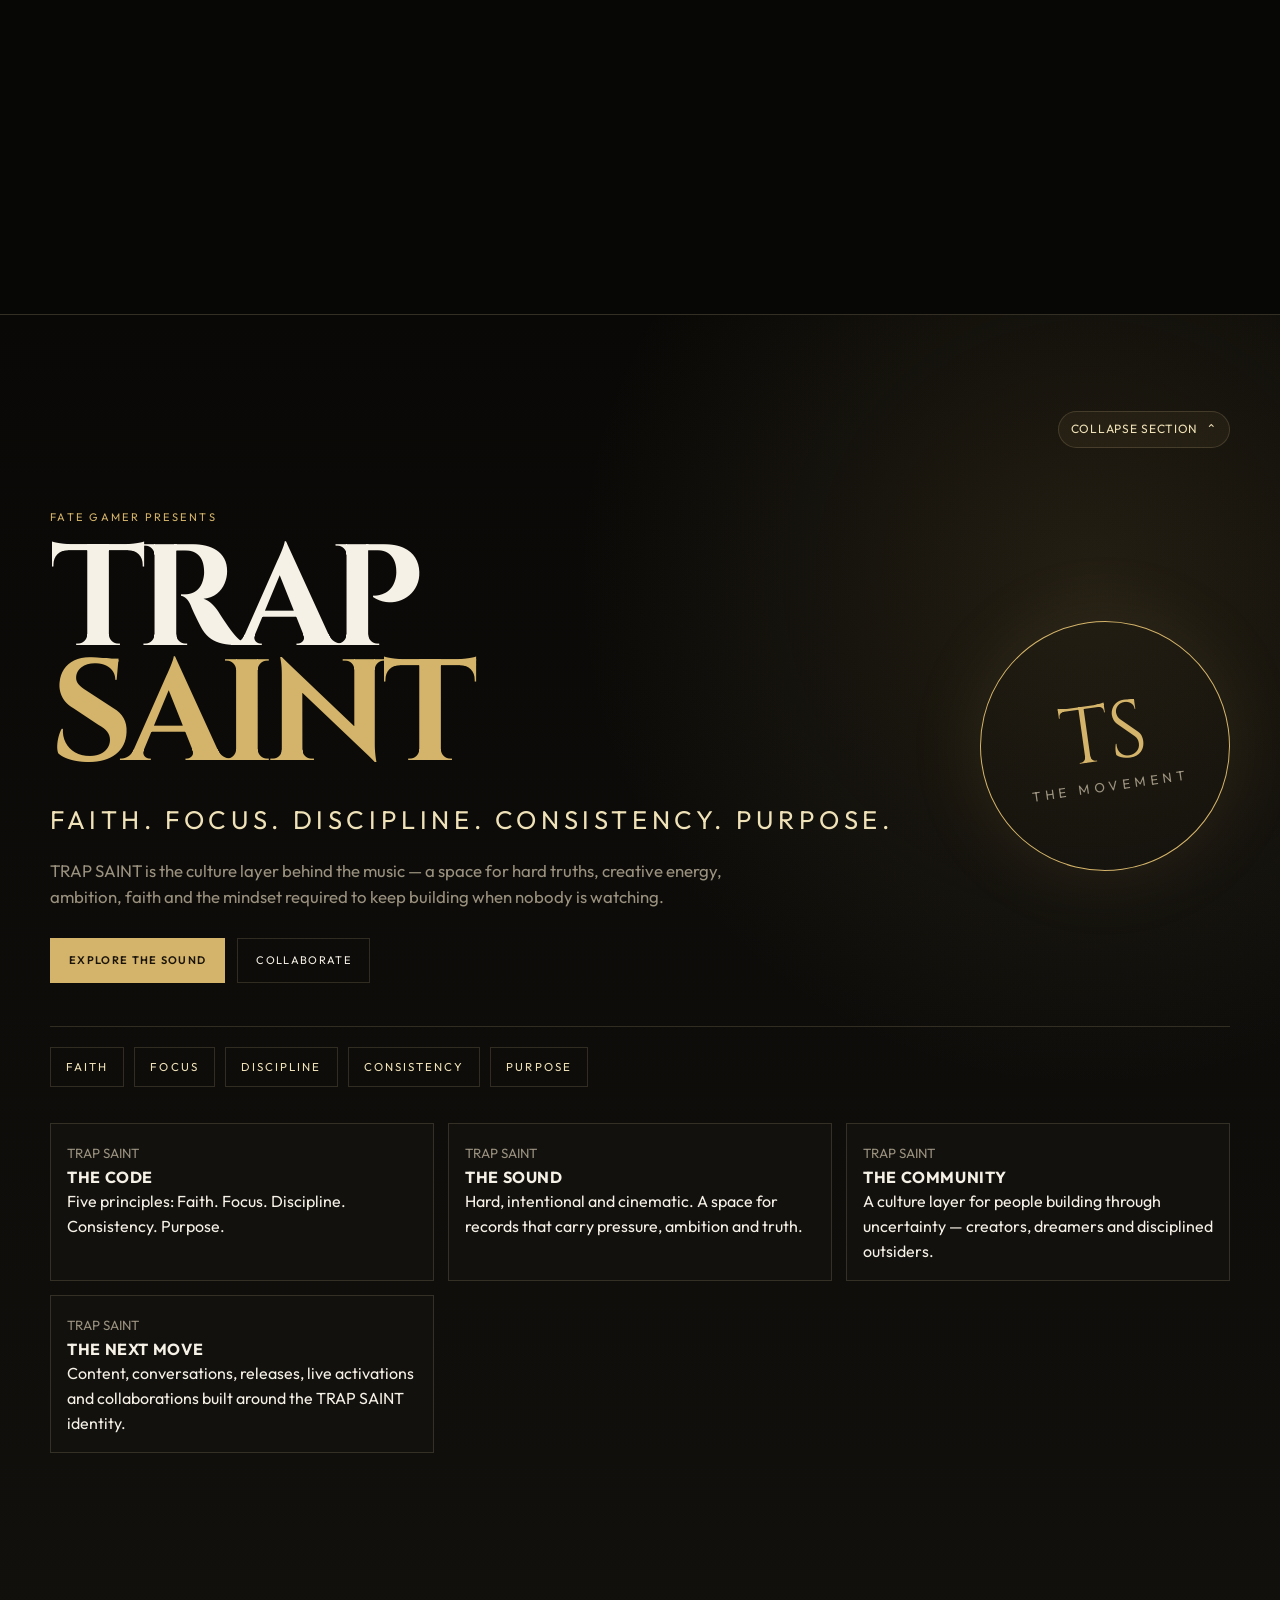
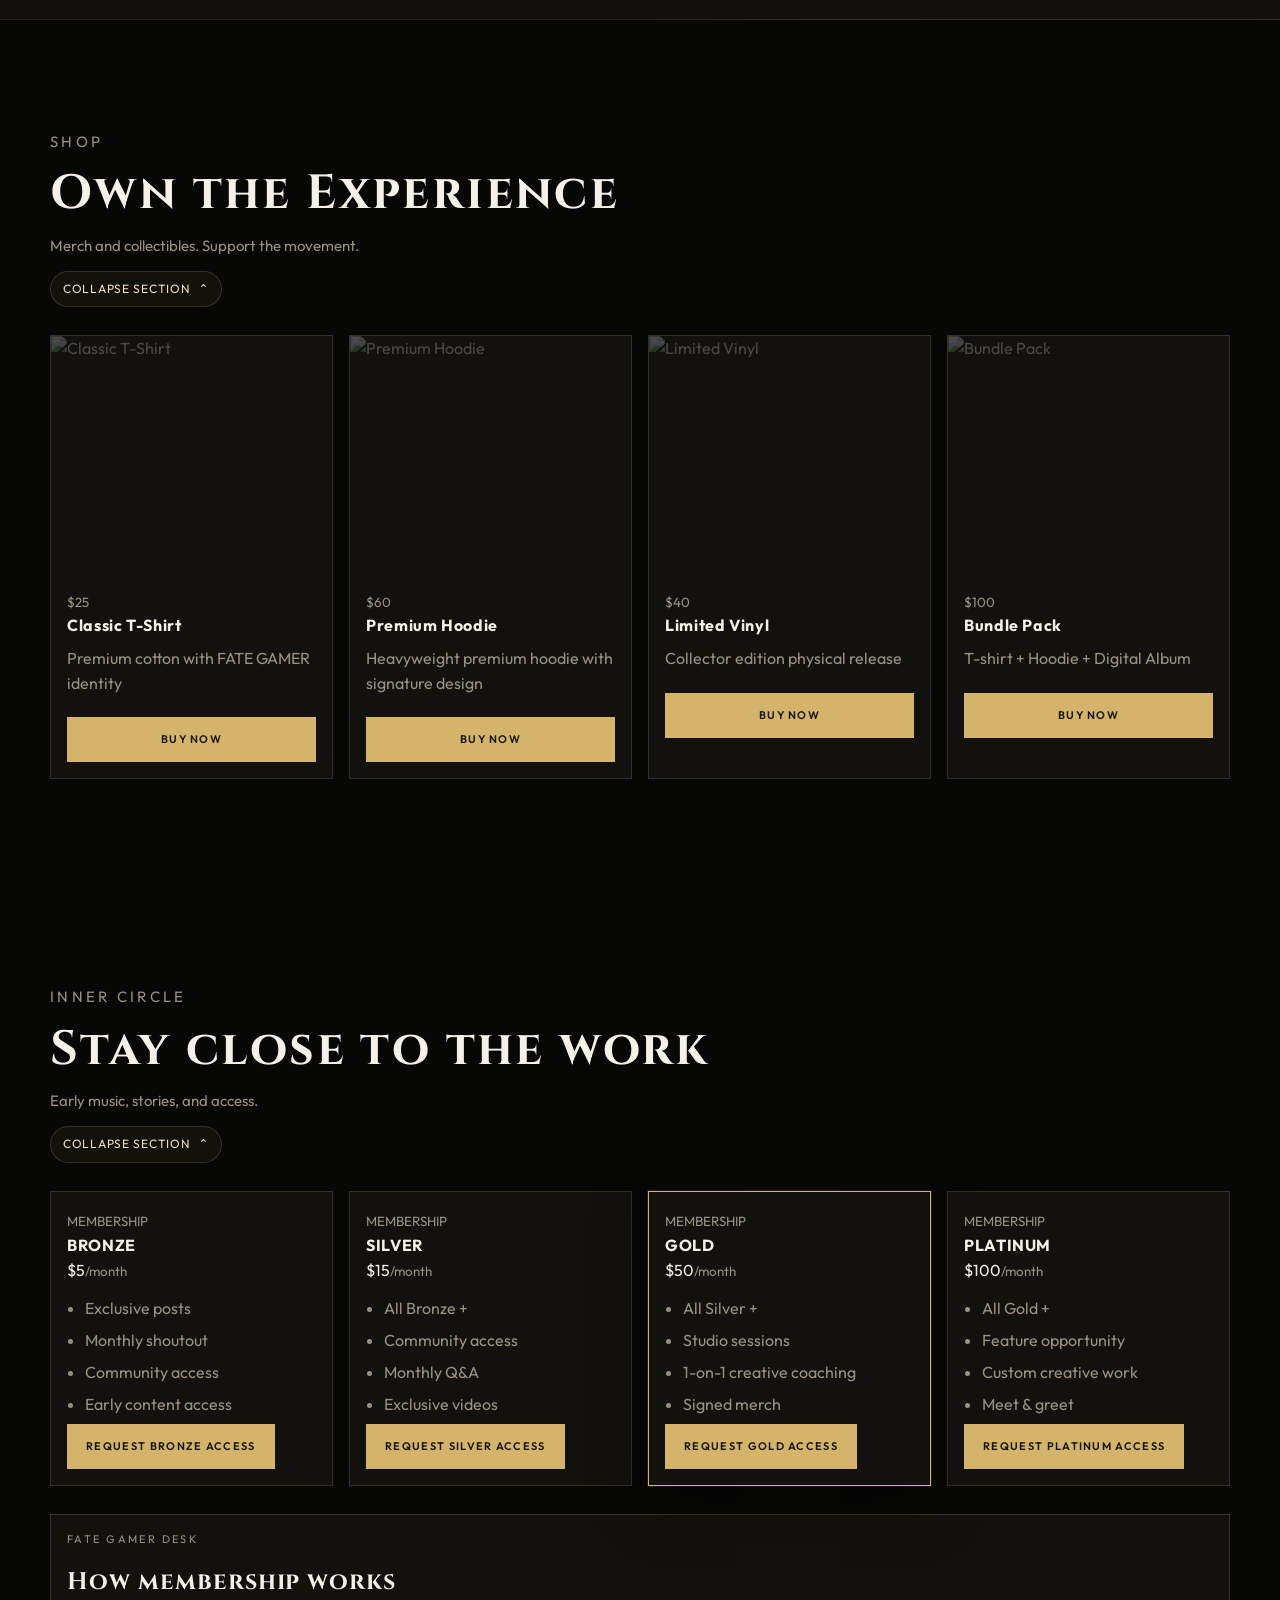
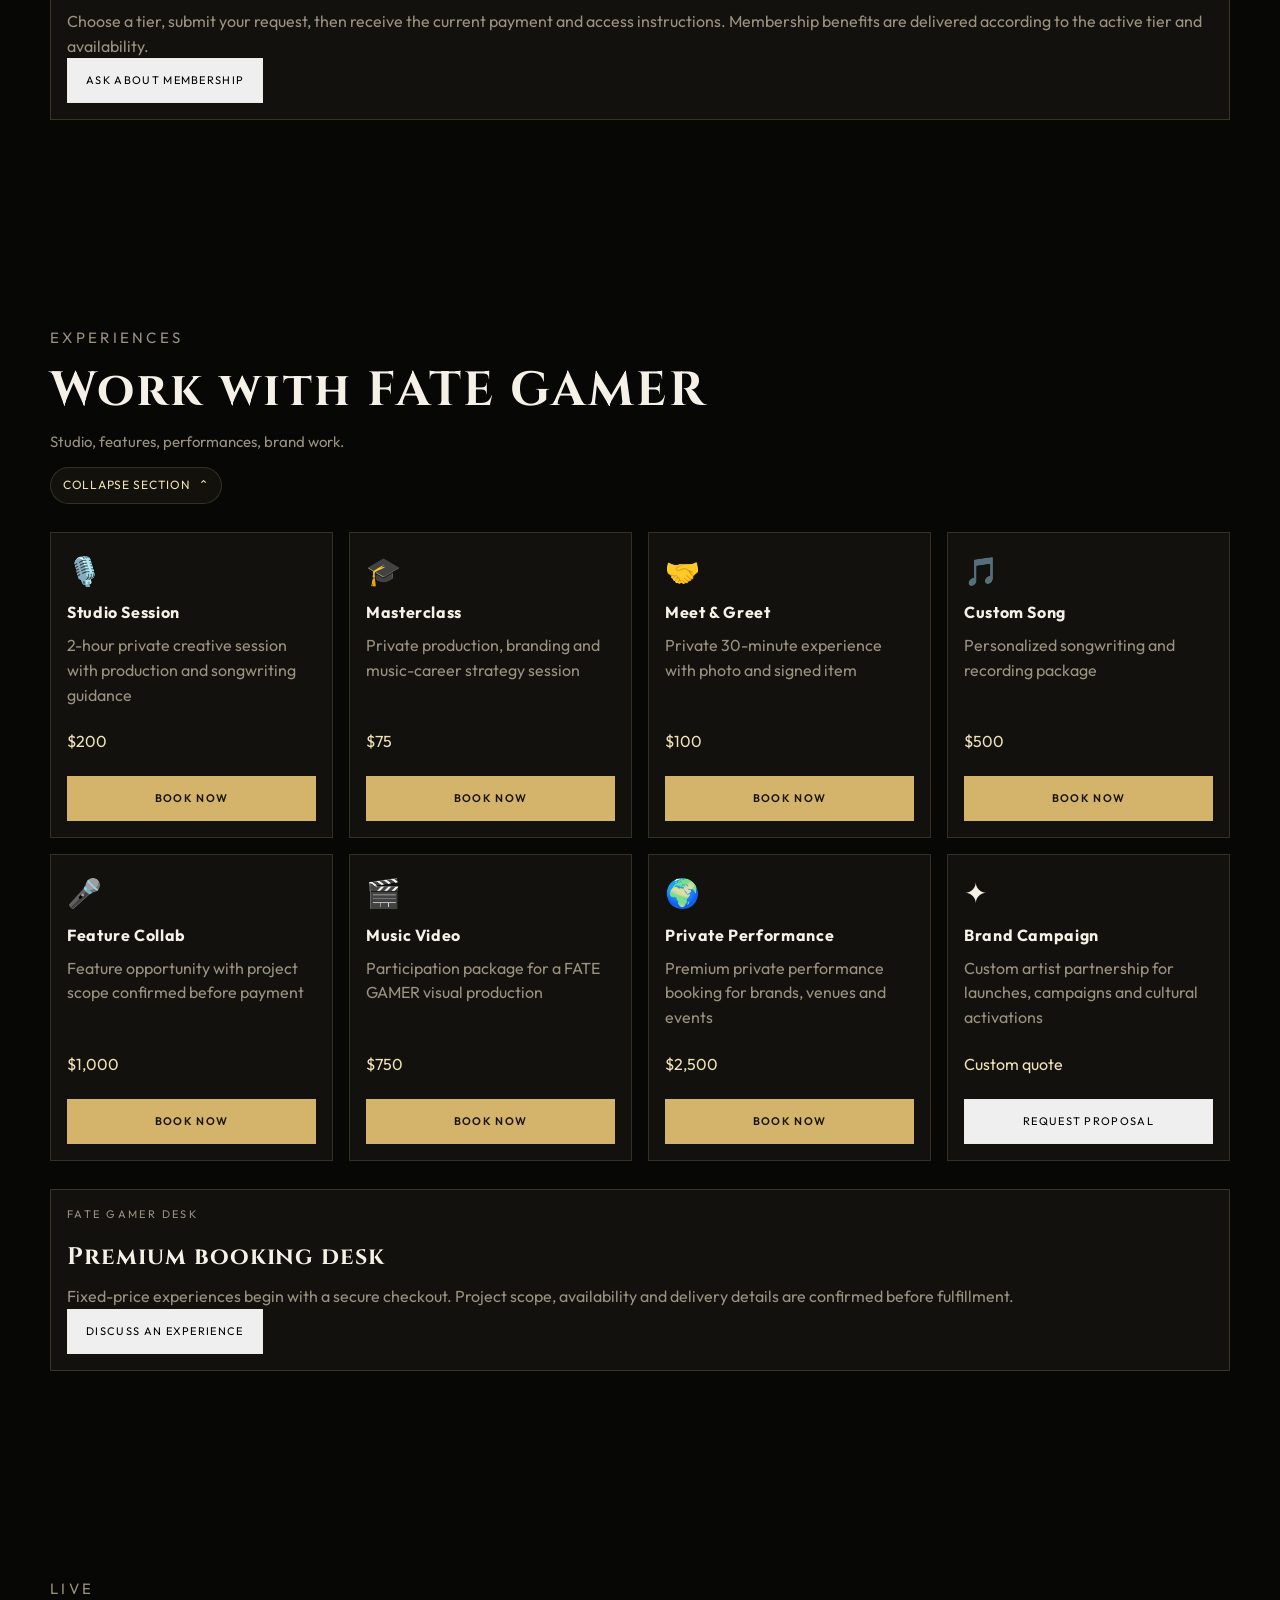
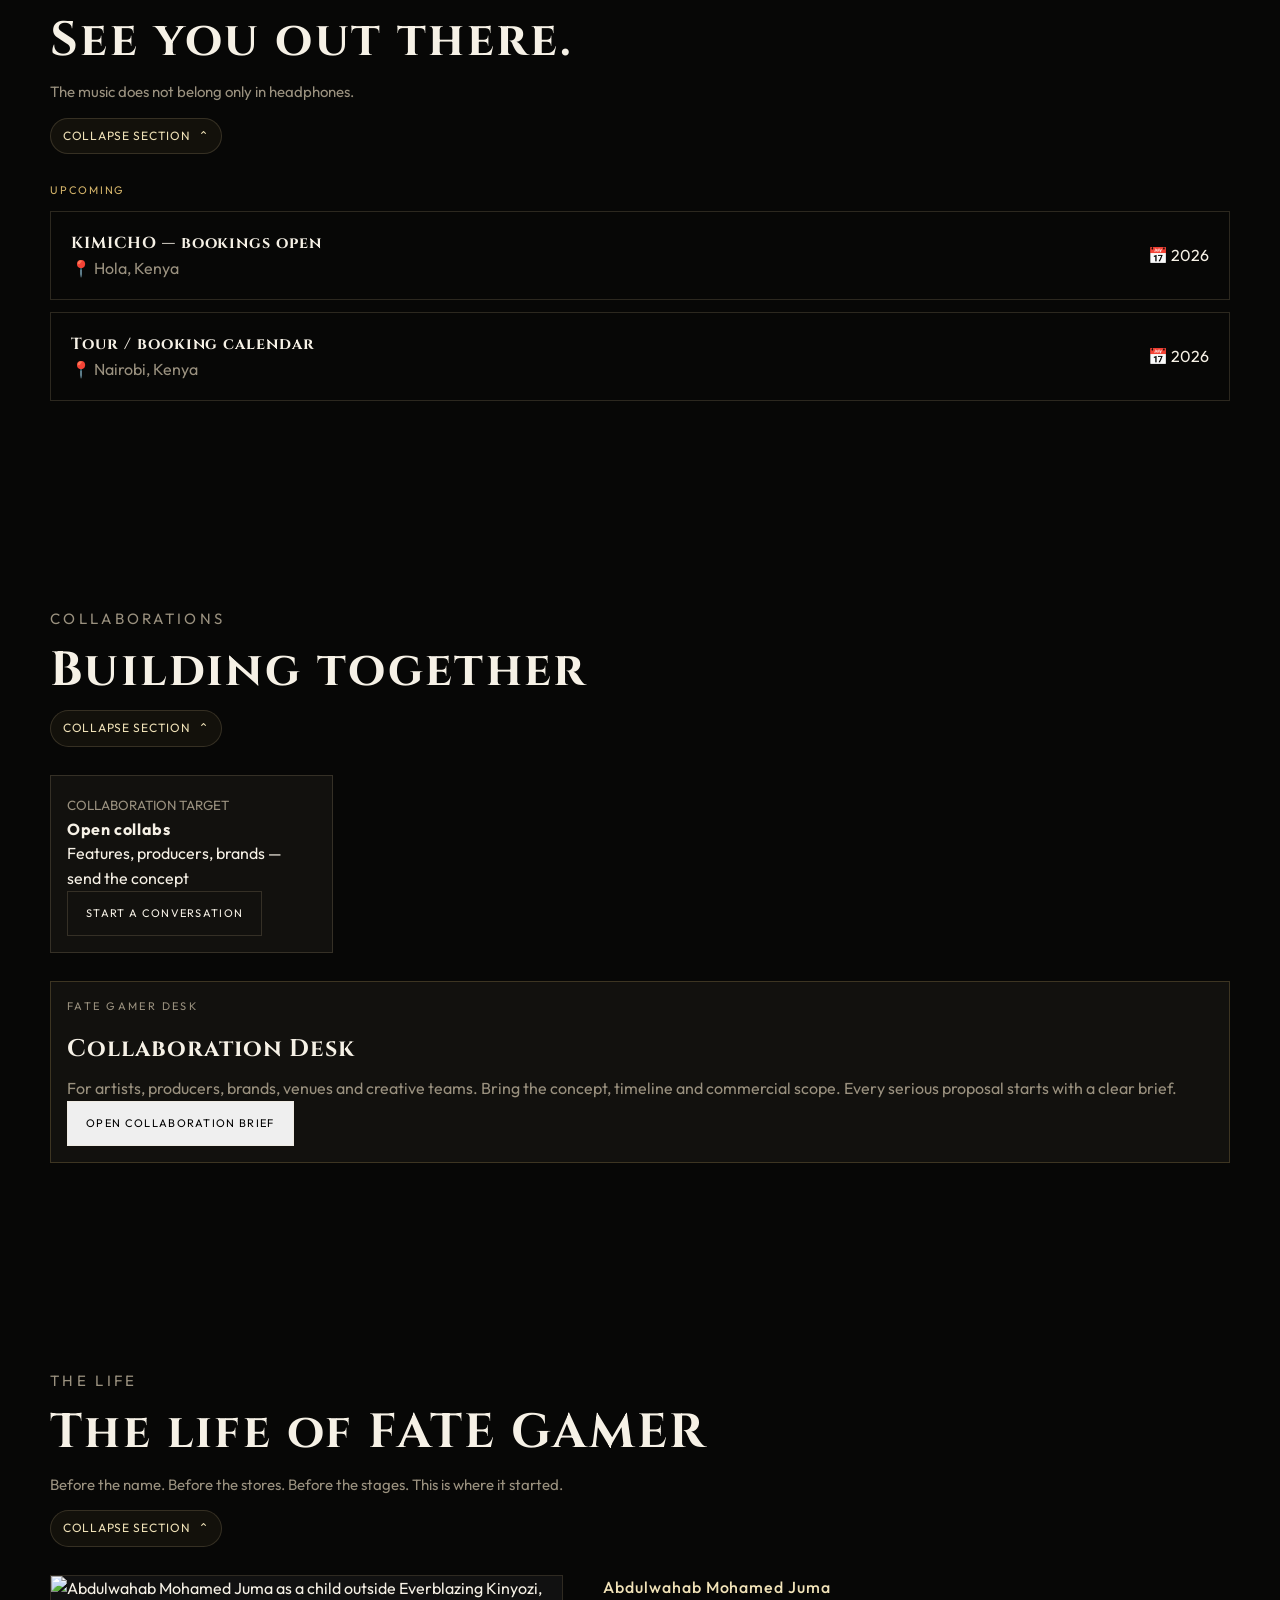
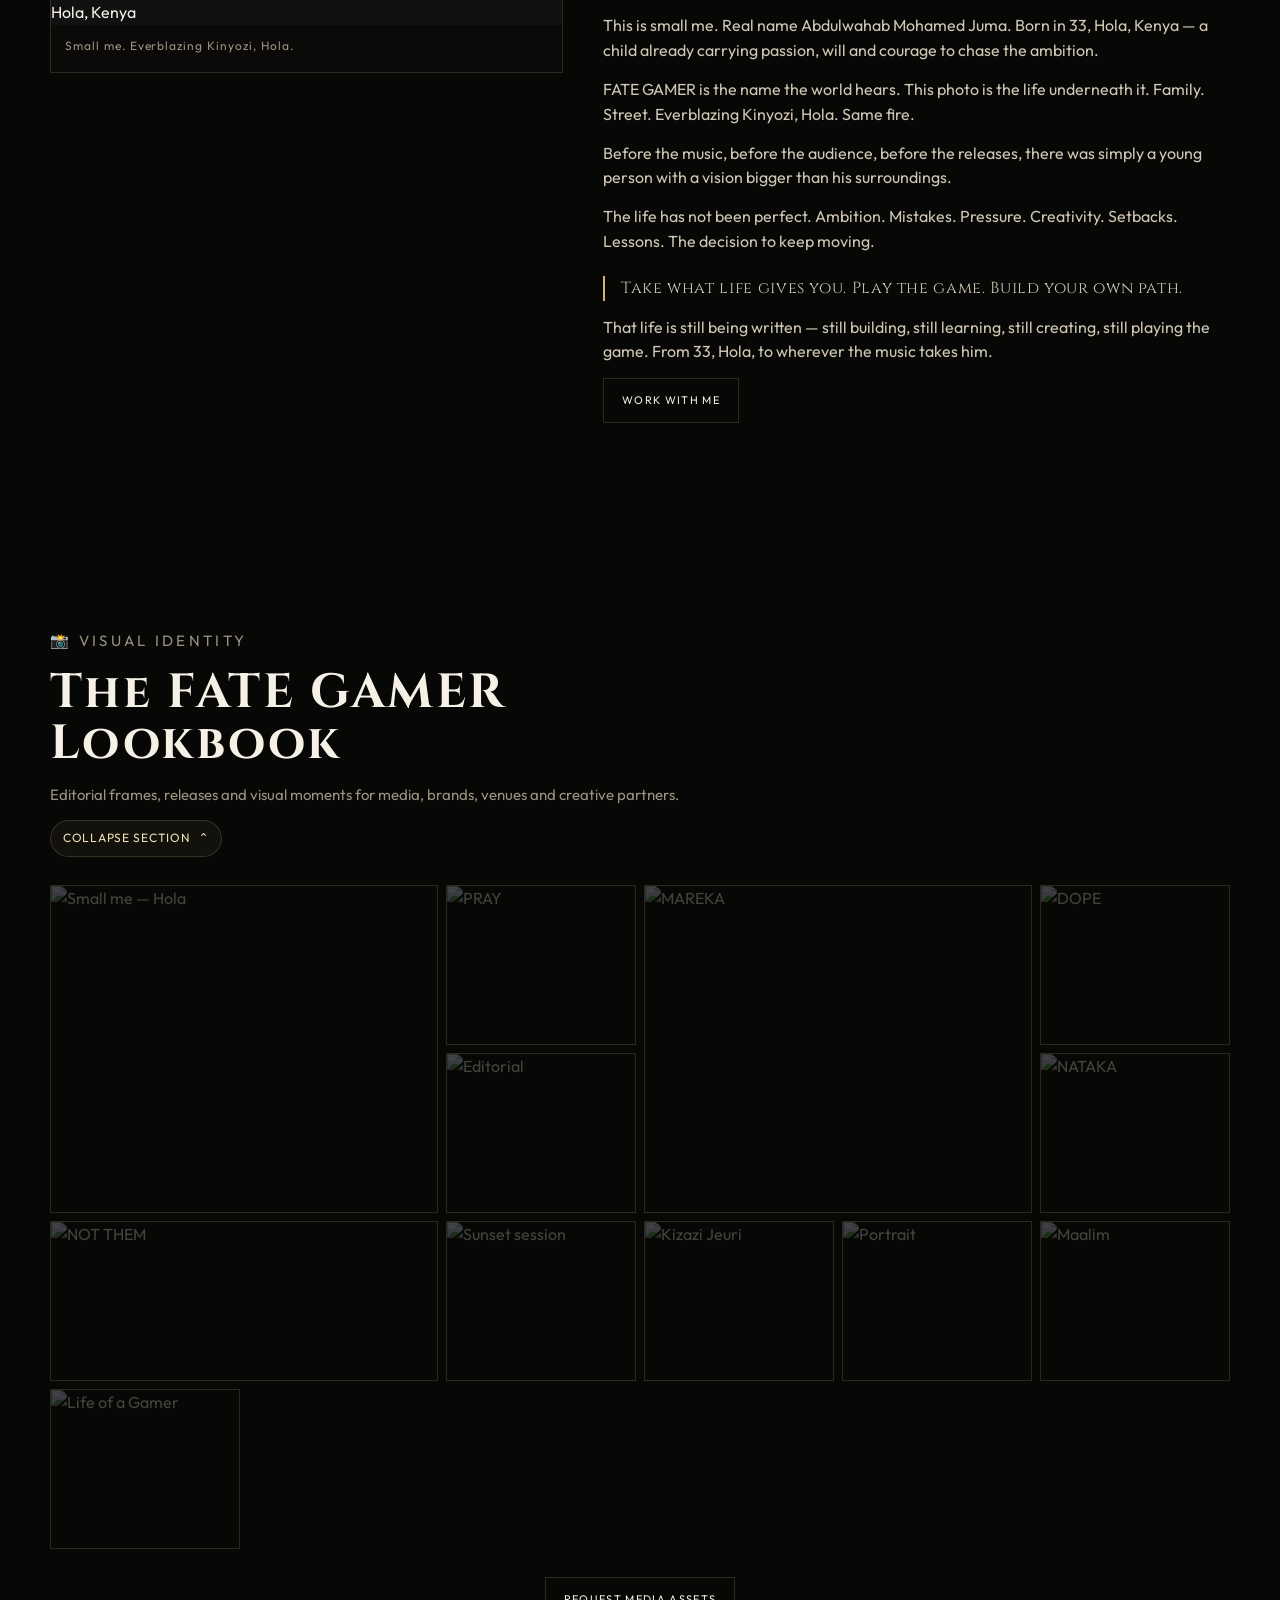
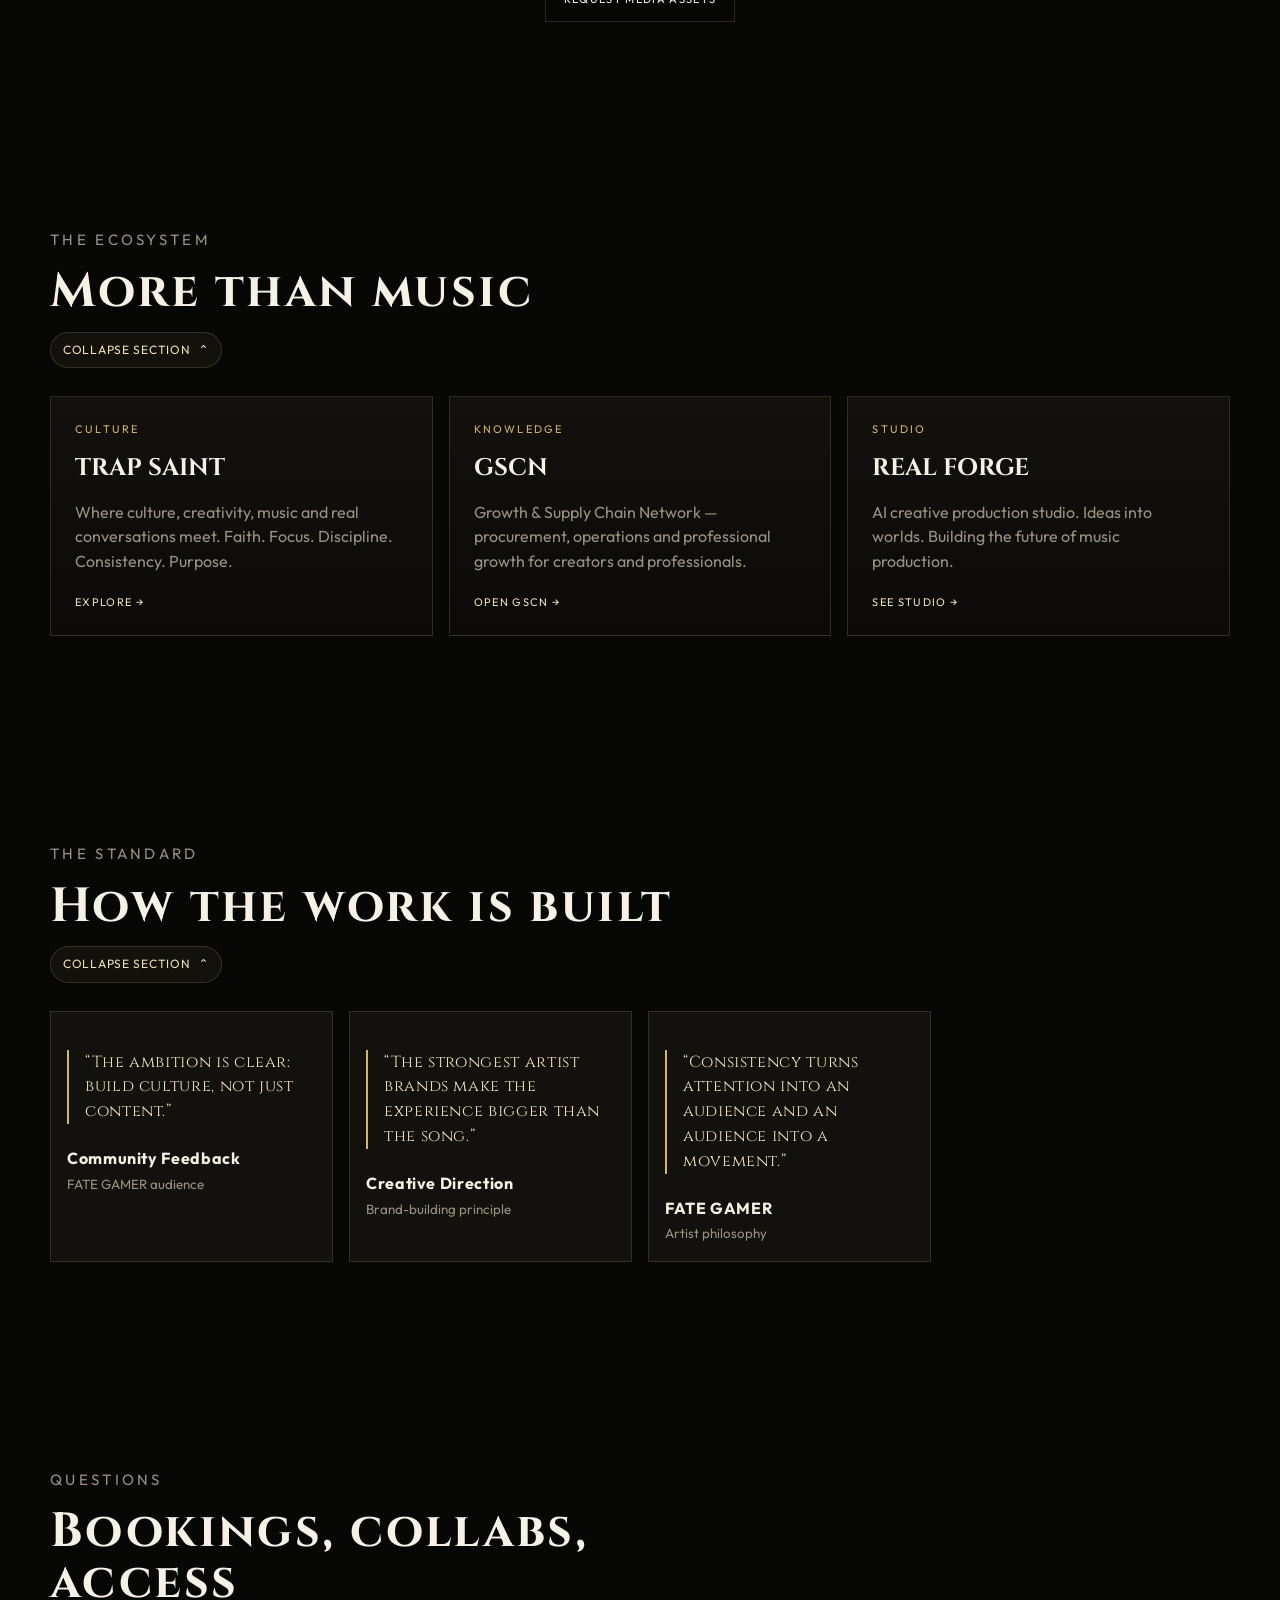
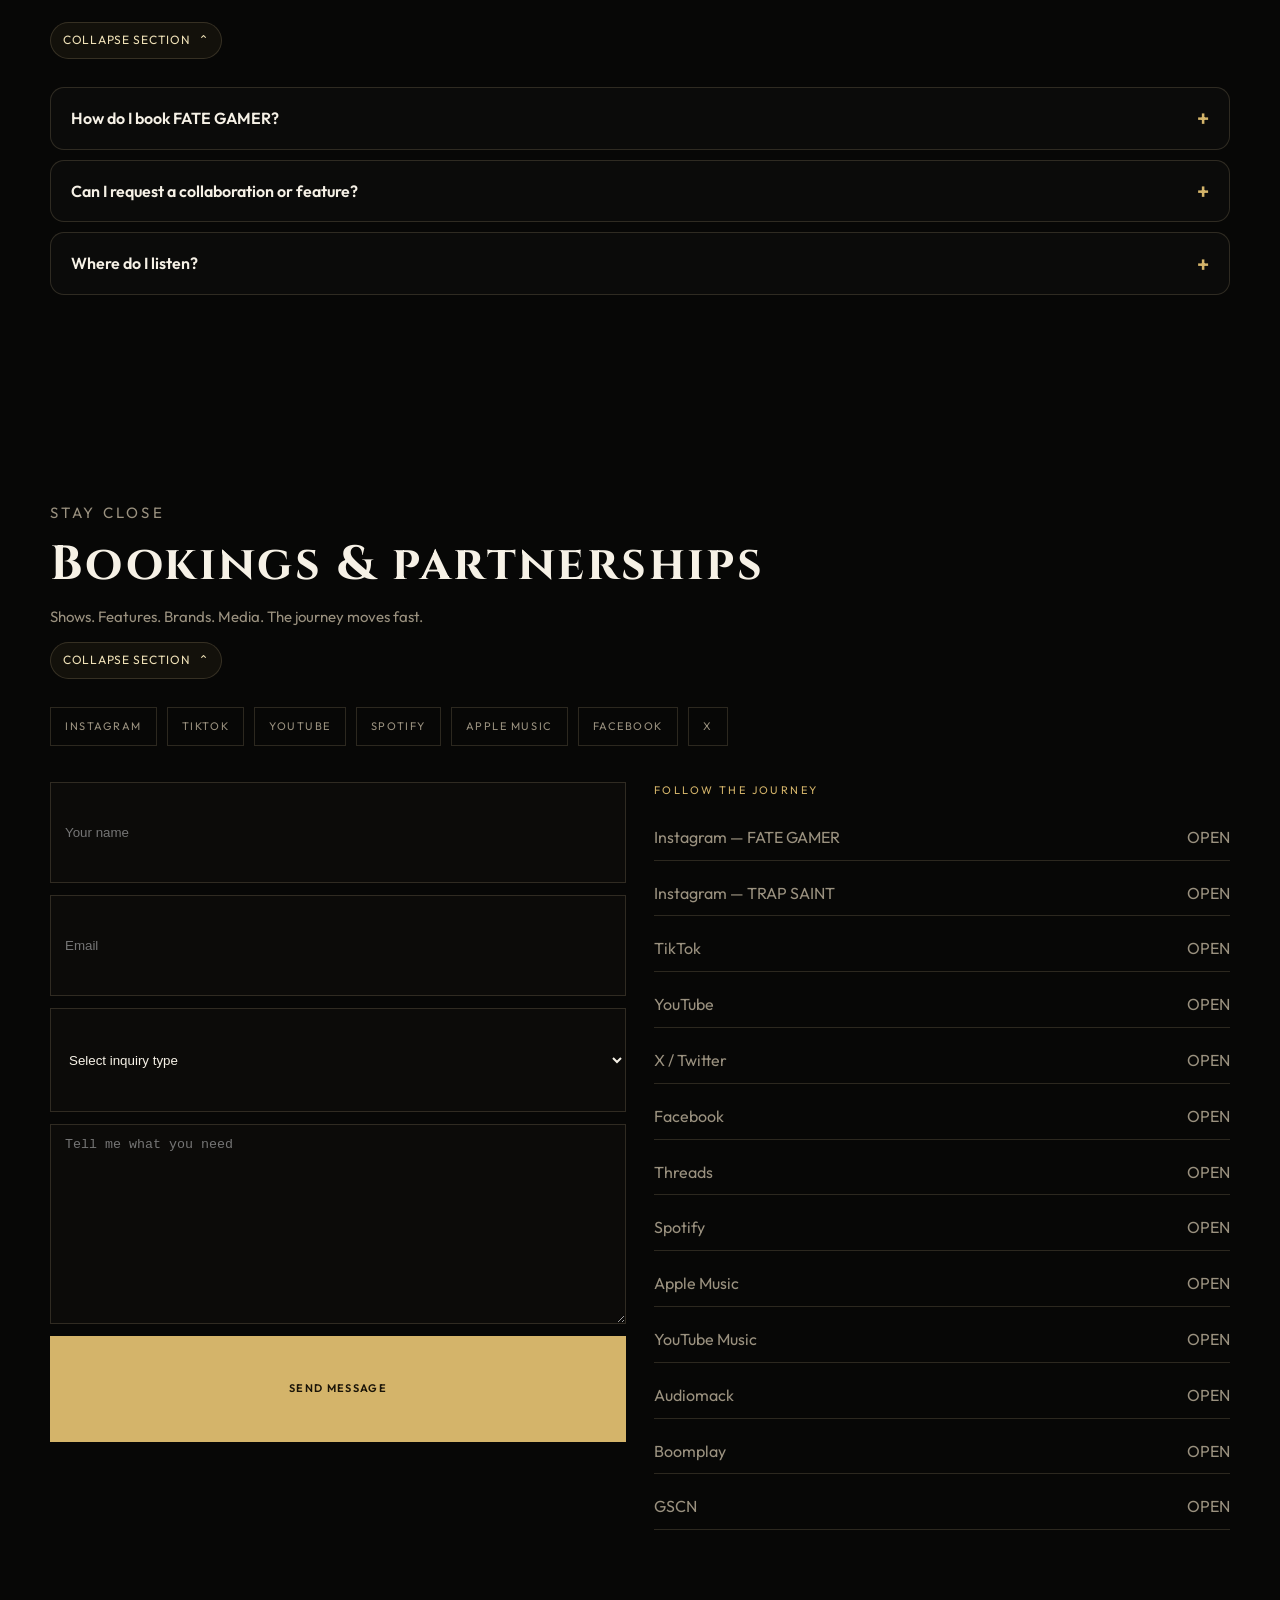
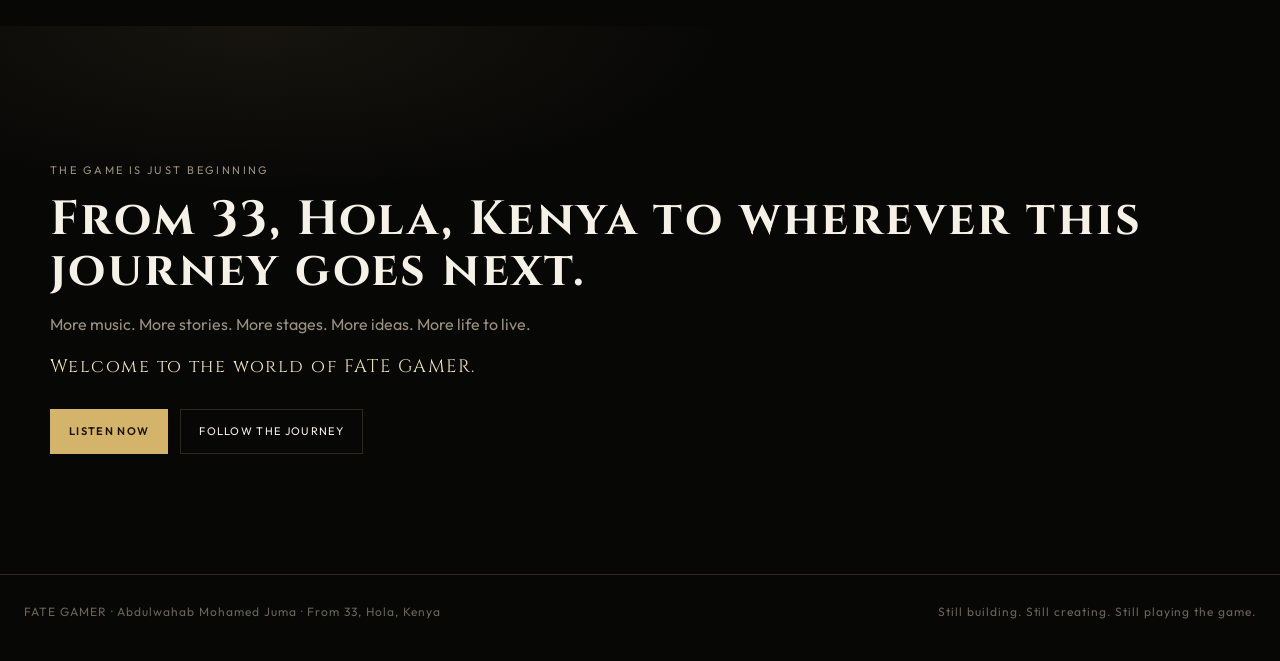
==== commit eaceb915: "Correct kinyozi name to Everblazing, Hola" ====
--- a/index.html
+++ b/index.html
@@ -63,13 +63,13 @@
       </div>
       <div class="about" id="about">
         <figure class="origin-frame">
-          <img src="https://assets-2-prod.whop.com/public/uploads/2026-09-12/4364052c-f6c6-4b8a-b9ce-cdfec60172dd/image.jpg" alt="Abdulwahab Mohamed Juma as a child in Hola, Kenya — EVER BLACK Kinyozi" />
-          <figcaption>Small me. Hola, Kenya. The life before the name.</figcaption>
+          <img src="https://assets-2-prod.whop.com/public/uploads/2026-09-12/4364052c-f6c6-4b8a-b9ce-cdfec60172dd/image.jpg" alt="Abdulwahab Mohamed Juma as a child outside Everblazing Kinyozi, Hola, Kenya" />
+          <figcaption>Small me. Everblazing Kinyozi, Hola.</figcaption>
         </figure>
         <div>
           <p class="name-line">Abdulwahab Mohamed Juma</p>
           <p>This is small me. Real name Abdulwahab Mohamed Juma. Born in 33, Hola, Kenya — a child already carrying passion, will and courage to chase the ambition.</p>
-          <p>FATE GAMER is the name the world hears. This photo is the life underneath it. Family. Street. Kinyozi wall. Same fire.</p>
+          <p>FATE GAMER is the name the world hears. This photo is the life underneath it. Family. Street. Everblazing Kinyozi, Hola. Same fire.</p>
           <p>Before the music, before the audience, before the releases, there was simply a young person with a vision bigger than his surroundings.</p>
           <p>The life has not been perfect. Ambition. Mistakes. Pressure. Creativity. Setbacks. Lessons. The decision to keep moving.</p>
           <p class="quote">Take what life gives you. Play the game. Build your own path.</p>
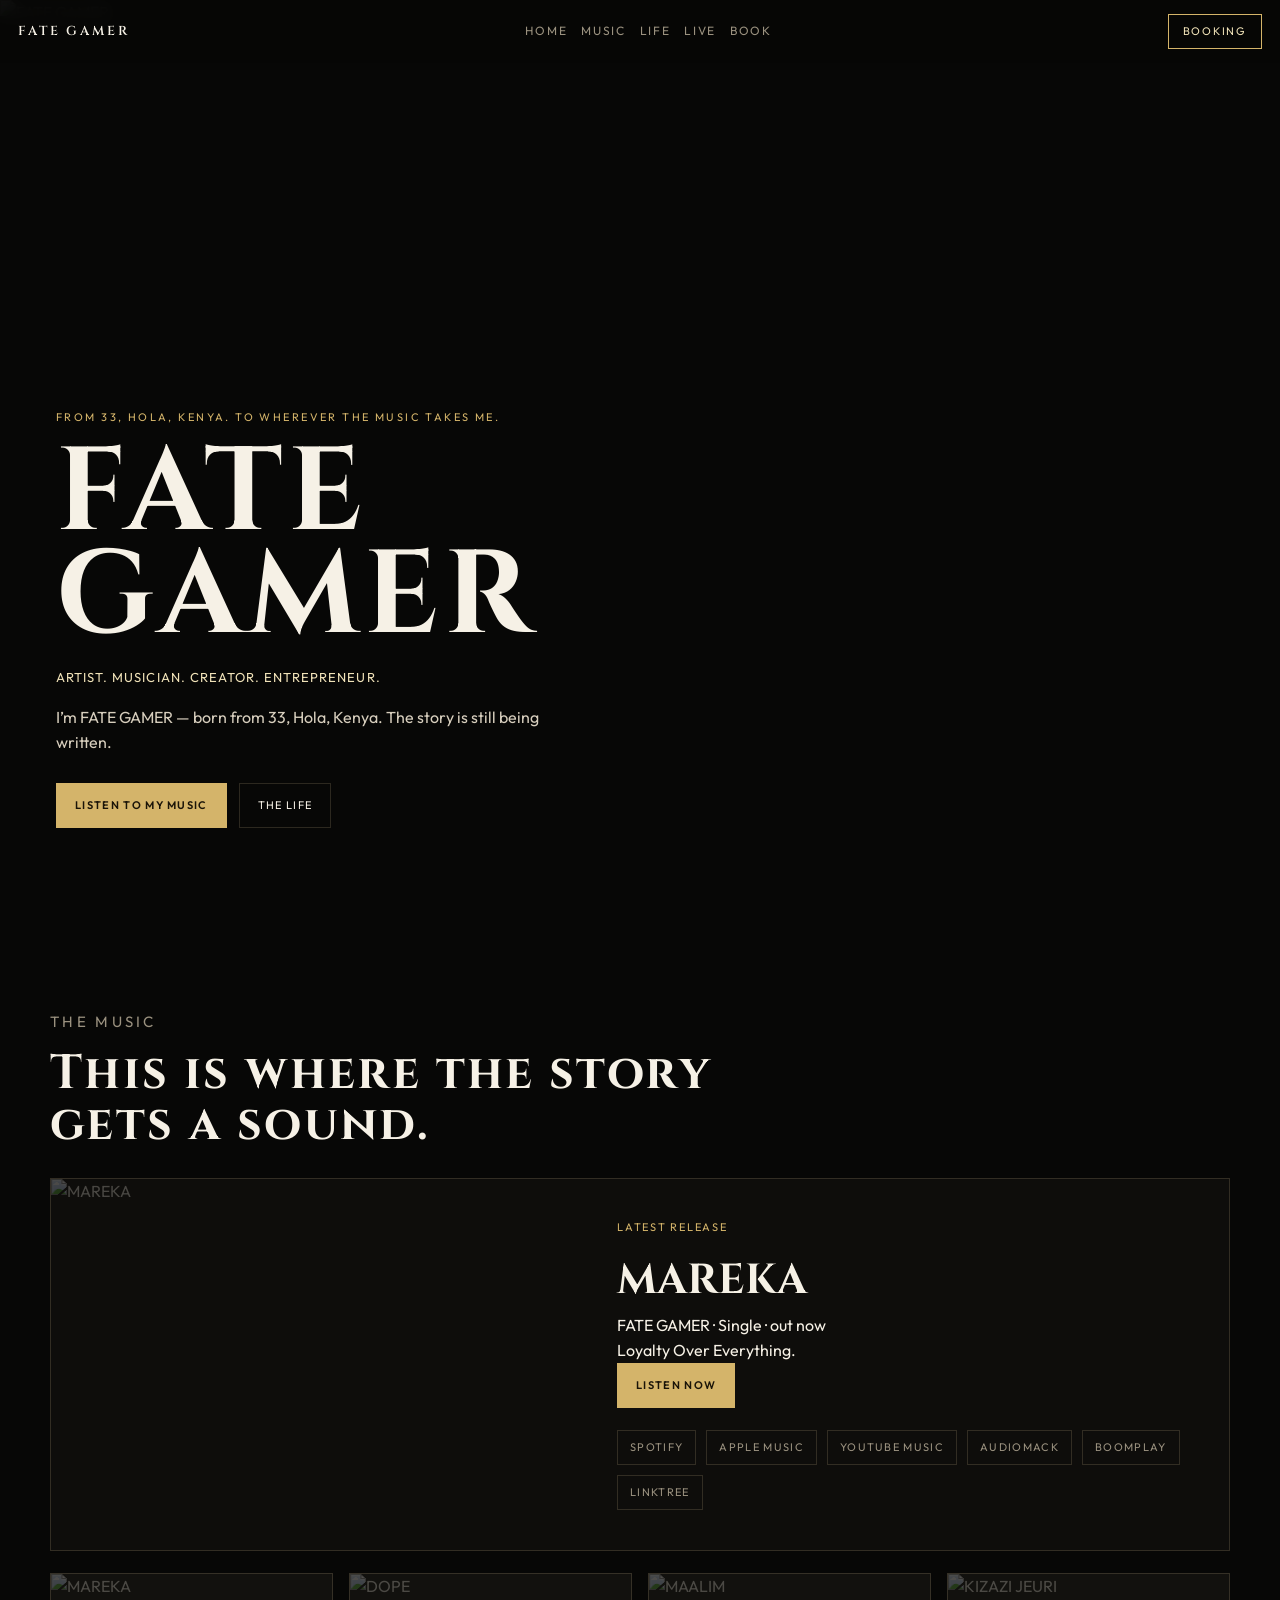
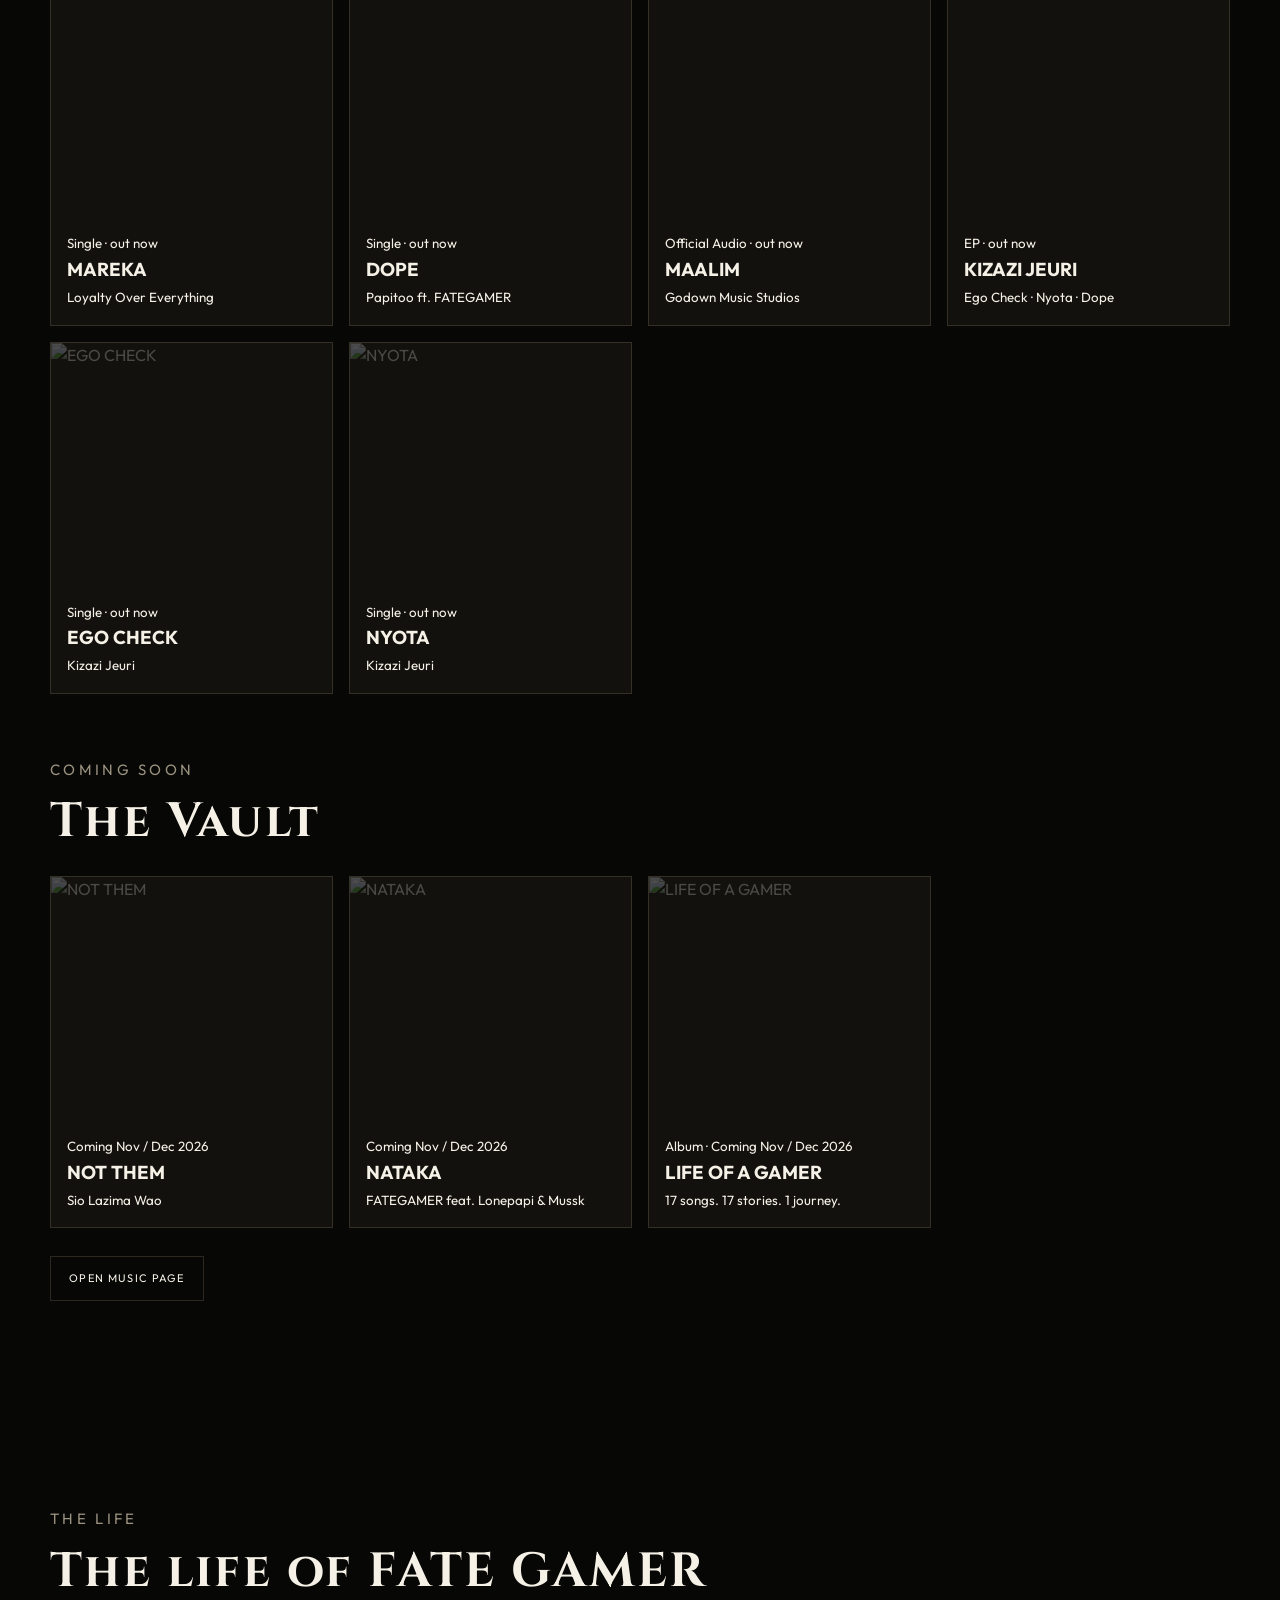
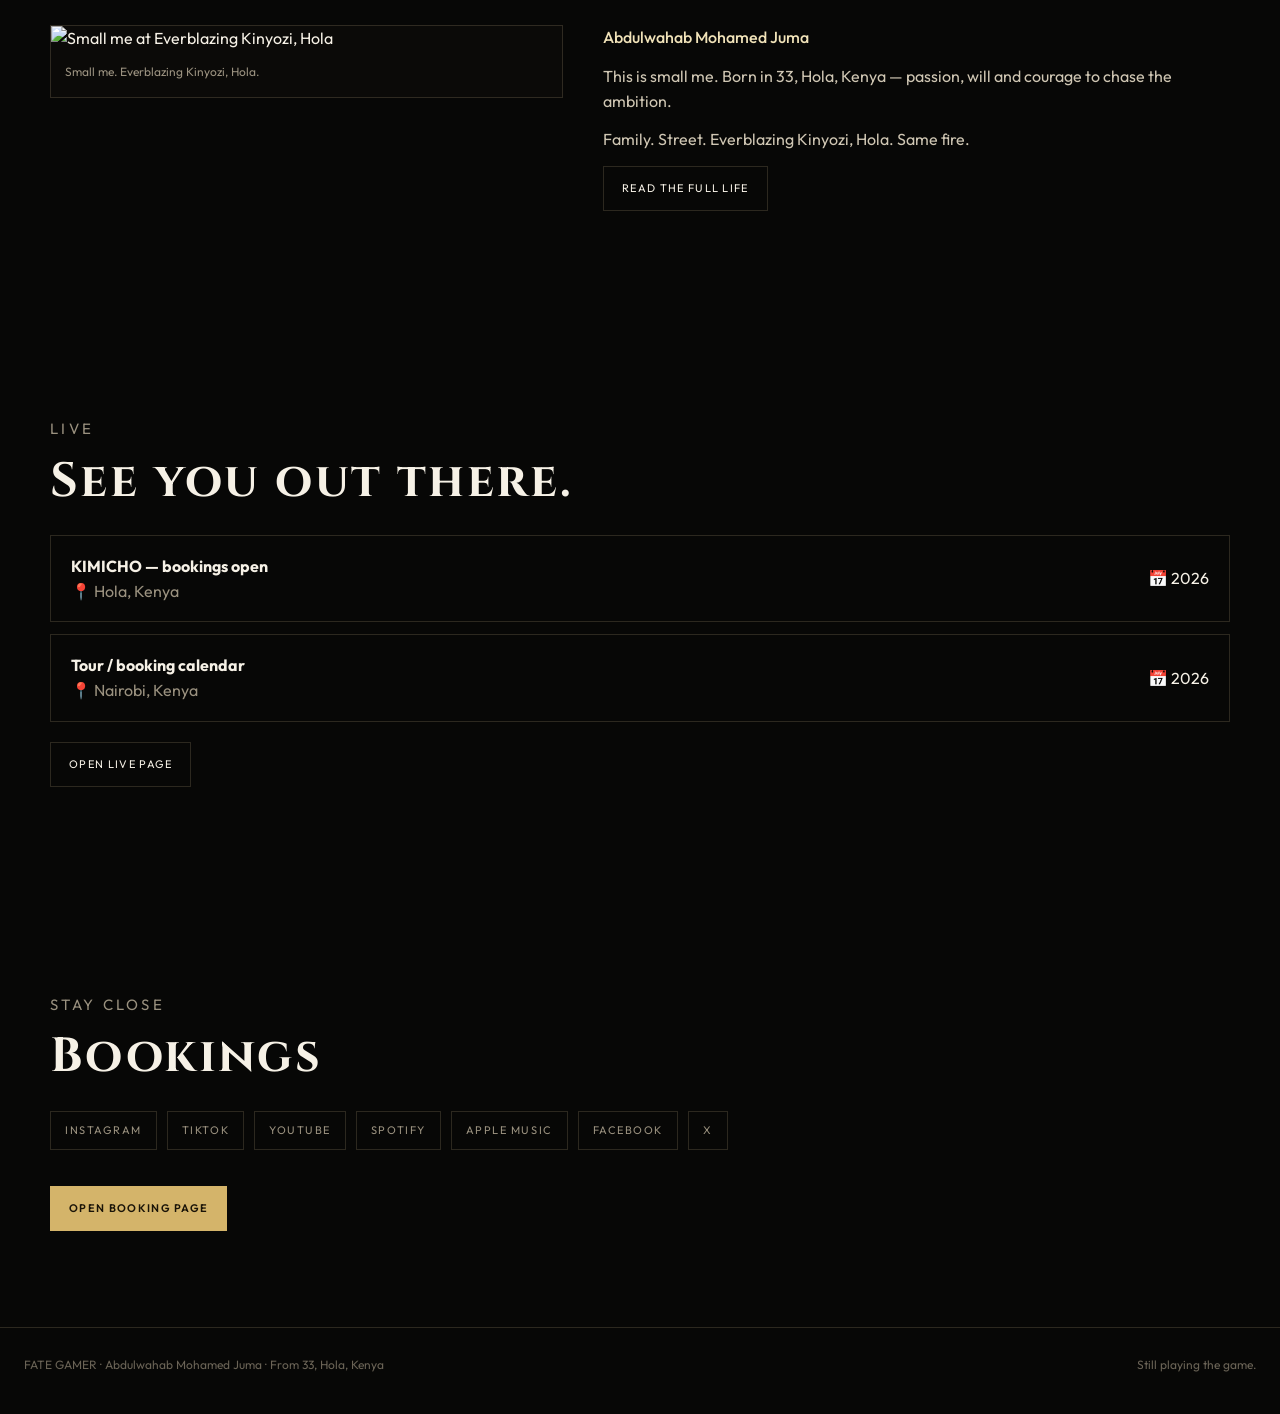
==== commit 8022cc30: "Home nav and hero buttons open /music /life /events /contact" ====
--- a/index.html
+++ b/index.html
@@ -4,91 +4,69 @@
   <meta charset="utf-8" />
   <meta name="viewport" content="width=device-width, initial-scale=1" />
   <title>FATE GAMER — Official Artist Website</title>
-  <meta name="description" content="FATE GAMER — Abdulwahab Mohamed Juma. From 33, Hola, Kenya. Music, culture, and the journey still being written." />
-  <meta property="og:title" content="FATE GAMER — Official" />
-  <meta property="og:description" content="From 33, Hola, Kenya. To wherever the music takes me." />
-  <meta property="og:image" content="https://assets-2-prod.whop.com/public/uploads/2026-09-08/db23e99f-efab-4cd9-8f26-61f810f5318d/image.webp" />
-  <meta property="og:type" content="website" />
-  <meta name="twitter:card" content="summary_large_image" />
-  <meta name="twitter:title" content="FATE GAMER — Official" />
-  <meta name="twitter:description" content="Artist. Musician. Creator. Entrepreneur. From 33, Hola." />
-  <meta name="twitter:image" content="https://assets-2-prod.whop.com/public/uploads/2026-09-08/db23e99f-efab-4cd9-8f26-61f810f5318d/image.webp" />
-  <meta name="theme-color" content="#d4b46a" />
-  <link rel="icon" href="https://assets-2-prod.whop.com/public/uploads/2026-09-08/83d8760e-dfc9-4b22-b8af-844533a8ad3e/image.webp" />
-  <link rel="preconnect" href="https://fonts.googleapis.com" />
-  <link rel="preconnect" href="https://fonts.gstatic.com" crossorigin />
+  <meta name="description" content="FATE GAMER — Abdulwahab Mohamed Juma. From 33, Hola, Kenya." />
+  <link rel="stylesheet" href="styles.css" />
   <link href="https://fonts.googleapis.com/css2?family=Cinzel:wght@500;700&family=Outfit:wght@300;400;500;600&display=swap" rel="stylesheet" />
-  <link rel="stylesheet" href="styles.css" />
 </head>
 <body>
-  <div class="grain"></div>
   <nav>
-    <a class="brand" href="#top">FATE GAMER</a>
-    <div class="nav-links"><a href="#music">Music</a><a href="#trapsaint">TRAP SAINT</a><a href="#merch">Shop</a><a href="#events">Live</a><a href="#life">Life</a><a href="#contact">Book</a></div>
-    <a class="nav-cta" href="#contact">Booking</a><button class="burger" id="burger" aria-label="Menu">☰</button>
+    <a class="brand" href="/">FATE GAMER</a>
+    <div class="nav-links">
+      <a href="/">Home</a>
+      <a href="/music">Music</a>
+      <a href="/life">Life</a>
+      <a href="/events">Live</a>
+      <a href="/contact">Book</a>
+    </div>
+    <a class="nav-cta" href="/contact">Booking</a>
   </nav>
-  <div class="mobile-menu" id="menu"><a href="#music">Music</a><a href="#trapsaint">TRAP SAINT</a><a href="#merch">Shop</a><a href="#events">Live</a><a href="#life">Life</a><a href="#contact">Booking</a></div>
 
   <header class="hero" id="top">
     <img class="hero-photo" src="https://assets-2-prod.whop.com/public/uploads/2026-09-08/db23e99f-efab-4cd9-8f26-61f810f5318d/image.webp" alt="FATE GAMER" />
-    <div class="hero-shade"></div><div class="hero-copy">
-      <p class="kicker">From 33, Hola, Kenya. To wherever the music takes me.</p><h1>FATE<br>GAMER</h1><p class="roles">Artist. Musician. Creator. Entrepreneur.</p>
-      <p class="sub">I’m FATE GAMER — born from 33, Hola, Kenya, and driven by a vision that refuses to stay local. The story is still being written.</p>
-      <div class="actions"><a class="btn gold" href="#music">Listen to my music</a><a class="btn ghost" href="#life">The life</a></div>
+    <div class="hero-shade"></div>
+    <div class="hero-copy">
+      <p class="kicker">From 33, Hola, Kenya. To wherever the music takes me.</p>
+      <h1>FATE<br>GAMER</h1>
+      <p class="roles">Artist. Musician. Creator. Entrepreneur.</p>
+      <p class="sub">I’m FATE GAMER — born from 33, Hola, Kenya. The story is still being written.</p>
+      <div class="actions">
+        <a class="btn gold" href="/music">Listen to my music</a>
+        <a class="btn ghost" href="/life">The life</a>
+      </div>
     </div>
   </header>
 
-  <section id="music"><div class="wrap"><div class="sec-head stacked"><p class="kicker">The Music</p><h2>This is where the story gets a sound.</h2><p>Every song carries a different piece of the journey. From Sheng to Kiswahili to English, the sound moves with the mood.</p></div>
+  <section id="music"><div class="wrap"><div class="sec-head stacked"><p class="kicker">The Music</p><h2>This is where the story gets a sound.</h2></div>
     <article class="featured"><img id="feat-cover" src="https://assets-2-prod.whop.com/public/uploads/2026-09-12/1657a374-ce92-4073-bb88-b9c75ed94ad6/image.webp" alt="MAREKA" /><div class="featured-body"><p class="note">Latest Release</p><h3 id="feat-title">MAREKA</h3><p id="feat-type">FATE GAMER · Single · out now</p><p id="feat-blurb">Loyalty Over Everything.</p><a class="btn gold" id="feat-listen" href="https://open.spotify.com/artist/6vHtasL66B1rXt550ID8uV" target="_blank" rel="noopener">Listen Now</a><div class="platforms" id="platforms"></div></div></article>
-    <div class="cards" id="releases"></div><div class="sec-head vault-head stacked"><p class="kicker">Coming Soon</p><h2>The Vault</h2><p>NOT THEM. NATAKA. LIFE OF A GAMER. Landing November / December 2026.</p></div><div class="cards vault" id="vault"></div>
-    <div class="spotify-embed wrap-tight" style="margin-top:28px">
-      <iframe style="border-radius:12px" src="https://open.spotify.com/embed/artist/6vHtasL66B1rXt550ID8uV?utm_source=generator" width="100%" height="352" frameBorder="0" allowfullscreen="" allow="autoplay; clipboard-write; encrypted-media; fullscreen; picture-in-picture" loading="lazy" title="FATE GAMER on Spotify"></iframe>
-    </div>
+    <div class="cards" id="releases"></div>
+    <div class="sec-head vault-head stacked"><p class="kicker">Coming Soon</p><h2>The Vault</h2></div>
+    <div class="cards vault" id="vault"></div>
+    <div style="margin-top:28px"><a class="btn ghost" href="/music">Open music page</a></div>
   </div></section>
-
-  <section class="trap-saint" id="trapsaint"><div class="wrap"><div class="trap-hero"><div><p class="kicker">FATE GAMER PRESENTS</p><h2>TRAP<br><span>SAINT</span></h2><p class="trap-lead">Faith. Focus. Discipline. Consistency. Purpose.</p><p class="trap-copy">TRAP SAINT is the culture layer behind the music — a space for hard truths, creative energy, ambition, faith and the mindset required to keep building when nobody is watching.</p><div class="actions"><a class="btn gold" href="#trap-tracks">Explore the Sound</a><a class="btn ghost" href="#contact">Collaborate</a></div></div><div class="trap-mark"><span>TS</span><small>THE MOVEMENT</small></div></div><div class="trap-values"><span>FAITH</span><span>FOCUS</span><span>DISCIPLINE</span><span>CONSISTENCY</span><span>PURPOSE</span></div><div class="trap-tracks" id="trap-tracks"></div></div></section>
-
-  <section id="merch"><div class="wrap"><div class="sec-head stacked"><p class="kicker">Shop</p><h2>Own the Experience</h2><p>Merch and collectibles. Support the movement.</p></div><div class="merch-grid" id="merch-grid"></div></div></section>
-  <section id="members"><div class="wrap"><div class="sec-head stacked"><p class="kicker">Inner Circle</p><h2>Stay close to the work</h2><p>Early music, stories, and access.</p></div><div class="tiers-grid" id="tiers-grid"></div></div></section>
-  <section id="experiences"><div class="wrap"><div class="sec-head stacked"><p class="kicker">Experiences</p><h2>Work with FATE GAMER</h2><p>Studio, features, performances, brand work.</p></div><div class="experiences-grid" id="exp-grid"></div></div></section>
-  <section id="events"><div class="wrap"><div class="sec-head stacked"><p class="kicker">Live</p><h2>See you out there.</h2><p>The music does not belong only in headphones.</p></div><p class="note tight">Upcoming</p><div class="events" id="event-list"></div></div></section>
-  <section id="collabs"><div class="wrap"><div class="sec-head stacked"><p class="kicker">Collaborations</p><h2>Building together</h2></div><div class="collab-grid" id="collab-grid"></div></div></section>
 
   <section id="life" class="life-section">
     <div class="wrap">
-      <div class="sec-head stacked">
-        <p class="kicker">The Life</p>
-        <h2>The life of FATE GAMER</h2>
-        <p>Before the name. Before the stores. Before the stages. This is where it started.</p>
-      </div>
-      <div class="about" id="about">
+      <div class="sec-head stacked"><p class="kicker">The Life</p><h2>The life of FATE GAMER</h2></div>
+      <div class="about">
         <figure class="origin-frame">
-          <img src="https://assets-2-prod.whop.com/public/uploads/2026-09-12/4364052c-f6c6-4b8a-b9ce-cdfec60172dd/image.jpg" alt="Abdulwahab Mohamed Juma as a child outside Everblazing Kinyozi, Hola, Kenya" />
+          <img src="https://assets-2-prod.whop.com/public/uploads/2026-09-12/4364052c-f6c6-4b8a-b9ce-cdfec60172dd/image.jpg" alt="Small me at Everblazing Kinyozi, Hola" />
           <figcaption>Small me. Everblazing Kinyozi, Hola.</figcaption>
         </figure>
         <div>
           <p class="name-line">Abdulwahab Mohamed Juma</p>
-          <p>This is small me. Real name Abdulwahab Mohamed Juma. Born in 33, Hola, Kenya — a child already carrying passion, will and courage to chase the ambition.</p>
-          <p>FATE GAMER is the name the world hears. This photo is the life underneath it. Family. Street. Everblazing Kinyozi, Hola. Same fire.</p>
-          <p>Before the music, before the audience, before the releases, there was simply a young person with a vision bigger than his surroundings.</p>
-          <p>The life has not been perfect. Ambition. Mistakes. Pressure. Creativity. Setbacks. Lessons. The decision to keep moving.</p>
-          <p class="quote">Take what life gives you. Play the game. Build your own path.</p>
-          <p>That life is still being written — still building, still learning, still creating, still playing the game. From 33, Hola, to wherever the music takes him.</p>
-          <a class="btn ghost" href="#contact">Work with me</a>
+          <p>This is small me. Born in 33, Hola, Kenya — passion, will and courage to chase the ambition.</p>
+          <p>Family. Street. Everblazing Kinyozi, Hola. Same fire.</p>
+          <a class="btn ghost" href="/life">Read the full life</a>
         </div>
       </div>
     </div>
   </section>
 
-  <section id="world"><div class="wrap"><div class="sec-head stacked"><p class="kicker">The Ecosystem</p><h2>More than music</h2></div><div class="projects" id="projects-list"></div></div></section>
-  <section id="testimonials"><div class="wrap"><div class="sec-head stacked"><p class="kicker">The Standard</p><h2>How the work is built</h2></div><div class="testimonials-grid" id="testimonials-grid"></div></div></section>
-  <section id="faq"><div class="wrap"><div class="sec-head stacked"><p class="kicker">Questions</p><h2>Bookings, collabs, access</h2></div><div class="faq-list">
-    <article class="faq-item"><button type="button" data-faq-button aria-expanded="false" aria-controls="faq-1"><span>How do I book FATE GAMER?</span><span class="faq-plus">+</span></button><div id="faq-1" class="faq-panel" hidden><p>Use the booking form and select Booking / Performance. Include date, location, event type, audience size and budget where possible.</p></div></article>
-    <article class="faq-item"><button type="button" data-faq-button aria-expanded="false" aria-controls="faq-2"><span>Can I request a collaboration or feature?</span><span class="faq-plus">+</span></button><div id="faq-2" class="faq-panel" hidden><p>Yes. Select Collaboration / Feature and describe the concept, participants, timeline and commercial terms.</p></div></article>
-    <article class="faq-item"><button type="button" data-faq-button aria-expanded="false" aria-controls="faq-3"><span>Where do I listen?</span><span class="faq-plus">+</span></button><div id="faq-3" class="faq-panel" hidden><p>Spotify, Apple Music, Boomplay and the rest of the stores. All-in-one: <a href="https://linktr.ee/Fategamer" target="_blank" rel="noopener">linktr.ee/Fategamer</a>.</p></div></article>
-  </div></div></section>
-  <section id="contact"><div class="wrap"><div class="sec-head stacked"><p class="kicker">Stay close</p><h2>Bookings & partnerships</h2><p>Shows. Features. Brands. Media. The journey moves fast.</p></div><div class="follow-row" id="follow-row"></div><div class="contact-grid"><form id="form"><input name="name" placeholder="Your name" required /><input type="email" name="email" placeholder="Email" required /><select name="reason" required><option value="">Select inquiry type</option><option value="Booking / Performance">Booking / Performance</option><option value="Collaboration / Feature">Collaboration / Feature</option><option value="Brand / Partnership">Brand / Partnership</option><option value="Media / Interview">Media / Interview</option><option value="Licensing">Licensing</option><option value="Other">Other</option></select><textarea name="message" placeholder="Tell me what you need" required></textarea><button class="btn gold" type="submit">Send Message</button><p class="origin" id="form-note"></p></form><div><p class="kicker">Follow the journey</p><div class="links" id="all-links"></div></div></div></div></section>
-  <section class="closer"><div class="wrap"><p class="kicker">The game is just beginning</p><h2>From 33, Hola, Kenya to wherever this journey goes next.</h2><p>More music. More stories. More stages. More ideas. More life to live.</p><p class="welcome">Welcome to the world of FATE GAMER.</p><div class="actions"><a class="btn gold" href="#music">Listen now</a><a class="btn ghost" href="https://linktr.ee/Fategamer" target="_blank" rel="noopener">Follow the journey</a></div></div></section>
-  <footer><span>FATE GAMER · Abdulwahab Mohamed Juma · From 33, Hola, Kenya</span><span>Still building. Still creating. Still playing the game.</span></footer>
-  <script src="content.js"></script><script src="app.js"></script><script src="trap-saint.js"></script><script src="site-ui.js"></script>
-</body></html>
+  <section id="events"><div class="wrap"><div class="sec-head stacked"><p class="kicker">Live</p><h2>See you out there.</h2></div><div class="events" id="event-list"></div><div style="margin-top:20px"><a class="btn ghost" href="/events">Open live page</a></div></div></section>
+
+  <section id="contact"><div class="wrap"><div class="sec-head stacked"><p class="kicker">Stay close</p><h2>Bookings</h2></div><div class="follow-row" id="follow-row"></div><p><a class="btn gold" href="/contact">Open booking page</a></p></div></section>
+
+  <footer><span>FATE GAMER · Abdulwahab Mohamed Juma · From 33, Hola, Kenya</span><span>Still playing the game.</span></footer>
+  <script src="content.js"></script><script src="app.js"></script>
+</body>
+</html>
--- a/styles.css
+++ b/styles.css
@@ -17,129 +17,69 @@
 a { color: inherit; text-decoration: none; }
 button { font: inherit; cursor: pointer; }
 
-.grain { pointer-events: none; position: fixed; inset: 0; z-index: 8; opacity: .07; background-image: url("data:image/svg+xml,%3Csvg viewBox='0 0 200 200' xmlns='http://www.w3.org/2000/svg'%3E%3Cfilter id='n'%3E%3CfeTurbulence type='fractalNoise' baseFrequency='.85' numOctaves='4' stitchTiles='stitch'/%3E%3C/filter%3E%3Crect width='100%25' height='100%25' filter='url(%23n)'/%3E%3C/svg%3E"); }
-nav { position: fixed; top: 0; left: 0; right: 0; z-index: 20; display: flex; align-items: center; justify-content: space-between; padding: 16px 22px; background: linear-gradient(to bottom, rgba(7,7,6,.92), rgba(7,7,6,.2) 80%, transparent); backdrop-filter: blur(8px); }
+nav { position: fixed; top: 0; left: 0; right: 0; z-index: 20; display: flex; align-items: center; justify-content: space-between; flex-wrap: wrap; gap: 10px; padding: 14px 18px; background: rgba(7,7,6,.94); backdrop-filter: blur(8px); }
 .brand { font-family: "Cinzel", serif; letter-spacing: .22em; font-size: 13px; font-weight: 600; }
-.nav-links { display: flex; gap: 22px; font-size: 12px; letter-spacing: .14em; text-transform: uppercase; color: var(--mute); }
-.nav-links a:hover { color: var(--gold-2); }
+.nav-links { display: flex; flex-wrap: wrap; gap: 14px; font-size: 12px; letter-spacing: .14em; text-transform: uppercase; color: var(--mute); }
+.nav-links a:hover, .nav-links a[aria-current] { color: var(--gold-2); }
 .nav-cta { border: 1px solid var(--gold); color: var(--gold-2); padding: 8px 14px; font-size: 11px; letter-spacing: .16em; text-transform: uppercase; }
-.burger { display: none; background: none; border: 0; color: var(--ink); font-size: 22px; }
+.burger { display: none; }
 .hero { position: relative; min-height: 100svh; display: grid; align-items: end; }
-.hero-photo { position: absolute; inset: 0; width: 100%; height: 100%; object-fit: cover; object-position: center 20%; filter: saturate(1.08) contrast(1.08); animation: drift 18s ease-in-out infinite alternate; }
-@keyframes drift { from { transform: scale(1.04); } to { transform: scale(1.1) translateY(-1.5%); } }
-.hero-shade { position: absolute; inset: 0; background: linear-gradient(180deg, rgba(7,7,6,.35) 0%, rgba(7,7,6,.15) 30%, rgba(7,7,6,.82) 100%), linear-gradient(90deg, rgba(7,7,6,.55), transparent 45%); }
+.hero-photo { position: absolute; inset: 0; width: 100%; height: 100%; object-fit: cover; object-position: center 20%; }
+.hero-shade { position: absolute; inset: 0; background: linear-gradient(180deg, rgba(7,7,6,.35) 0%, rgba(7,7,6,.82) 100%); }
 .hero-copy { position: relative; z-index: 2; padding: 0 56px 72px; max-width: 760px; }
 .kicker { color: var(--gold); letter-spacing: .22em; text-transform: uppercase; font-size: 11px; margin-bottom: 16px; }
 h1 { font-family: "Cinzel", serif; font-weight: 700; font-size: clamp(56px, 10vw, 118px); line-height: .88; letter-spacing: .04em; }
 .roles { margin-top: 18px; letter-spacing: .08em; text-transform: uppercase; font-size: 13px; color: var(--gold-2); }
 .sub { margin-top: 18px; color: #d7cebd; max-width: 520px; font-size: 16px; }
 .actions { display: flex; flex-wrap: wrap; gap: 12px; margin-top: 28px; }
-.btn { display: inline-flex; align-items: center; justify-content: center; gap: 8px; padding: 13px 18px; border: 1px solid var(--line); letter-spacing: .12em; text-transform: uppercase; font-size: 11px; transition: .2s ease; }
-.btn:hover { transform: translateY(-1px); }
+.btn { display: inline-flex; align-items: center; justify-content: center; padding: 13px 18px; border: 1px solid var(--line); letter-spacing: .12em; text-transform: uppercase; font-size: 11px; }
 .btn.gold { background: var(--gold); color: #1a1408; border-color: var(--gold); font-weight: 600; }
-.btn.ghost:hover { border-color: var(--gold); color: var(--gold-2); }
-.origin { margin-top: 16px; color: #6f6758; font-size: 12px; letter-spacing: .08em; }
+.origin { margin-top: 16px; color: #6f6758; font-size: 12px; }
 section { padding: 96px 24px; }
 .wrap { width: min(var(--max), 100%); margin: 0 auto; }
-.sec-head { display: flex; justify-content: space-between; align-items: end; gap: 16px; margin-bottom: 28px; }
-.sec-head.stacked { display: block; max-width: 720px; }
-.sec-head h2, .about h2, .closer h2, .missed h3 { font-family: "Cinzel", serif; font-size: clamp(28px, 4.4vw, 48px); letter-spacing: .05em; line-height: 1.05; }
+.sec-head.stacked { display: block; max-width: 720px; margin-bottom: 28px; }
+.sec-head h2, .about h2, .closer h2 { font-family: "Cinzel", serif; font-size: clamp(28px, 4.4vw, 48px); letter-spacing: .05em; line-height: 1.05; }
 .sec-head p { color: var(--mute); font-size: 15px; margin-top: 14px; }
-.featured { display: grid; grid-template-columns: .9fr 1.1fr; gap: 0; background: var(--bg-2); border: 1px solid var(--line); overflow: hidden; }
+.featured { display: grid; grid-template-columns: .9fr 1.1fr; background: var(--bg-2); border: 1px solid var(--line); overflow: hidden; }
 .featured img { width: 100%; height: 100%; object-fit: cover; min-height: 360px; }
-.featured-body { padding: 40px 36px; display: flex; flex-direction: column; justify-content: center; }
-.featured-body h3 { font-family: "Cinzel", serif; font-size: 42px; letter-spacing: .06em; }
-.featured-body .note, .note { color: var(--gold); margin: 0 0 12px; letter-spacing: .16em; text-transform: uppercase; font-size: 11px; }
-.note.tight { margin-bottom: 12px; }
-#feat-type { color: var(--mute); margin-bottom: 10px; }
+.featured-body { padding: 40px 36px; }
+.featured-body h3 { font-family: "Cinzel", serif; font-size: 42px; }
+.note { color: var(--gold); margin: 0 0 12px; letter-spacing: .16em; text-transform: uppercase; font-size: 11px; }
 .platforms { display: flex; flex-wrap: wrap; gap: 10px; margin-top: 22px; }
 .chip { border: 1px solid var(--line); padding: 8px 12px; font-size: 11px; letter-spacing: .12em; text-transform: uppercase; color: var(--mute); }
-.chip:hover { color: var(--gold-2); border-color: var(--gold); }
 .cards { display: grid; grid-template-columns: repeat(4, 1fr); gap: 16px; margin-top: 22px; }
 .card { background: var(--card); border: 1px solid var(--line); overflow: hidden; }
 .card img { width: 100%; height: 240px; object-fit: cover; }
 .card .pad { padding: 16px; }
-.card h3 { font-size: 16px; letter-spacing: .04em; }
-.card small { color: var(--mute); }
 .vault-head { margin-top: 64px; }
-.vault .card { position: relative; }
-.vault .card::after { content: "UNRELEASED"; position: absolute; top: 12px; left: 12px; background: #111; color: var(--gold-2); font-size: 10px; letter-spacing: .16em; padding: 4px 8px; border: 1px solid var(--gold); }
 .events { display: grid; gap: 12px; }
-.event, .empty { border: 1px solid var(--line); padding: 18px 20px; display: flex; justify-content: space-between; align-items: center; gap: 16px; }
-.event:hover { border-color: var(--gold); }
-.empty { color: var(--mute); }
-.event strong { font-family: "Cinzel", serif; letter-spacing: .06em; }
-.missed { margin-top: 36px; border-top: 1px solid var(--line); padding-top: 28px; }
-.missed p { color: var(--mute); margin: 10px 0 18px; }
-.lookbook { display: grid; grid-template-columns: repeat(6, 1fr); grid-auto-rows: 160px; gap: 8px; }
-.lookbook a { overflow: hidden; display: block; border: 1px solid var(--line); }
-.lookbook img { width: 100%; height: 100%; object-fit: cover; filter: grayscale(.12); transition: .35s filter, .35s transform; }
-.lookbook a:hover img { filter: grayscale(0); transform: scale(1.04); }
-.lookbook a:nth-child(1), .lookbook a:nth-child(3) { grid-column: span 2; grid-row: span 2; }
-.lookbook a:nth-child(7) { grid-column: span 2; }
-.center-cta { display: flex; justify-content: center; margin-top: 28px; }
+.event { border: 1px solid var(--line); padding: 18px 20px; display: flex; justify-content: space-between; align-items: center; gap: 16px; }
 .about { display: grid; grid-template-columns: .9fr 1.1fr; gap: 40px; align-items: start; }
 .origin-frame { margin: 0; border: 1px solid var(--line); background: #0b0a08; }
-.origin-frame img { width: 100%; height: auto; max-height: 720px; object-fit: contain; object-position: center top; background: #111; }
-.origin-frame figcaption { padding: 12px 14px 16px; color: var(--mute); font-size: 12px; letter-spacing: .08em; }
-.name-line { color: var(--gold-2) !important; letter-spacing: .06em; text-transform: none; font-weight: 500; }
-.about h2 { margin-bottom: 16px; }
+.origin-frame img { width: 100%; height: auto; max-height: 720px; object-fit: contain; object-position: center top; }
+.origin-frame figcaption { padding: 12px 14px 16px; color: var(--mute); font-size: 12px; }
+.name-line { color: var(--gold-2) !important; font-weight: 500; }
 .about p { color: #cfc6b3; margin-bottom: 14px; }
-.quote { border-left: 2px solid var(--gold); padding-left: 16px; color: var(--gold-2); font-family: "Cinzel", serif; letter-spacing: .04em; margin: 22px 0; }
+.quote { border-left: 2px solid var(--gold); padding-left: 16px; color: var(--gold-2); font-family: "Cinzel", serif; margin: 22px 0; }
 .projects { display: grid; grid-template-columns: repeat(3, 1fr); gap: 16px; }
-.project { border: 1px solid var(--line); padding: 24px; background: linear-gradient(180deg, #12110e, #0b0a08); min-height: 240px; display: flex; flex-direction: column; }
-.project .k { color: var(--gold); letter-spacing: .2em; text-transform: uppercase; font-size: 11px; }
-.project h3 { font-family: "Cinzel", serif; margin: 12px 0; font-size: 24px; }
-.project p { color: var(--mute); flex: 1; }
-.project a { margin-top: 18px; color: var(--gold-2); letter-spacing: .12em; text-transform: uppercase; font-size: 11px; }
+.project { border: 1px solid var(--line); padding: 24px; min-height: 240px; }
 .follow-row { display: flex; flex-wrap: wrap; gap: 10px; margin: 8px 0 36px; }
 .follow-row a { border: 1px solid var(--line); padding: 10px 14px; letter-spacing: .14em; text-transform: uppercase; font-size: 11px; color: var(--mute); }
-.follow-row a:hover { color: var(--gold-2); border-color: var(--gold); }
 .contact-grid { display: grid; grid-template-columns: 1fr 1fr; gap: 28px; }
 form { display: grid; gap: 12px; }
-input, textarea, select { width: 100%; background: #0c0b09; border: 1px solid var(--line); color: var(--ink); padding: 12px 14px; outline: none; }
-input:focus, textarea:focus, select:focus { border-color: var(--gold); }
-textarea { min-height: 140px; resize: vertical; }
-.links { display: grid; gap: 10px; }
+input, textarea, select { width: 100%; background: #0c0b09; border: 1px solid var(--line); color: var(--ink); padding: 12px 14px; }
 .links a { display: flex; justify-content: space-between; border-bottom: 1px solid var(--line); padding: 10px 0; color: var(--mute); }
-.links a:hover { color: var(--gold-2); }
-.closer { padding: 120px 24px; text-align: left; background: radial-gradient(800px 280px at 20% 0%, rgba(212,180,106,.08), transparent 60%), var(--bg); }
-.closer p { color: var(--mute); margin-top: 16px; max-width: 560px; }
-.welcome { font-family: "Cinzel", serif !important; color: var(--gold-2) !important; letter-spacing: .08em; font-size: 18px !important; }
-footer { border-top: 1px solid var(--line); padding: 28px 24px 40px; display: flex; justify-content: space-between; gap: 16px; flex-wrap: wrap; color: #6a6356; font-size: 12px; letter-spacing: .08em; }
-.mobile-menu { display: none; position: fixed; inset: 0; z-index: 19; background: rgba(7,7,6,.96); padding: 90px 28px; flex-direction: column; gap: 22px; font-size: 22px; font-family: "Cinzel", serif; }
-
+.closer { padding: 120px 24px; }
+.welcome { font-family: "Cinzel", serif !important; color: var(--gold-2) !important; }
+footer { border-top: 1px solid var(--line); padding: 28px 24px 40px; display: flex; justify-content: space-between; gap: 16px; flex-wrap: wrap; color: #6a6356; font-size: 12px; }
 .merch-grid, .tiers-grid, .experiences-grid, .collab-grid, .testimonials-grid { display: grid; grid-template-columns: repeat(4, 1fr); gap: 16px; }
-.sales-card { display: flex; flex-direction: column; transition: transform .2s ease, border-color .2s ease; }
-.sales-card:hover { transform: translateY(-3px); border-color: rgba(232,213,163,.42); }
-.sales-card .pad { display: flex; flex-direction: column; flex: 1; }
-.sales-card p { color: var(--mute); margin: 8px 0; }
-.sales-card .big-stat { margin-top: auto; padding-top: 14px; color: var(--gold-2); }
-.sales-card .btn { margin-top: 14px; width: 100%; }
-.sales-card .press-icon { font-size: 28px; margin-bottom: 8px; }
-.tier ul { margin: 14px 0 0 18px; color: var(--mute); }
-.tier li { margin: 7px 0; }
-.featured-tier { border-color: var(--gold); box-shadow: 0 0 0 1px rgba(212,180,106,.12), 0 20px 60px rgba(0,0,0,.25); }
-
-.fg-modal[hidden] { display: none; }
-.fg-modal { position: fixed; inset: 0; z-index: 100; display: grid; place-items: center; padding: 20px; }
-.fg-modal-backdrop { position: absolute; inset: 0; background: rgba(0,0,0,.78); backdrop-filter: blur(8px); }
-.fg-modal-card { position: relative; width: min(560px, 100%); max-height: 92svh; overflow: auto; padding: 30px; background: var(--bg-2); border: 1px solid var(--gold); box-shadow: 0 30px 100px rgba(0,0,0,.6); }
-.fg-modal-card h2 { font-family: "Cinzel", serif; font-size: clamp(26px, 5vw, 40px); line-height: 1.05; }
-.fg-modal-product { color: var(--gold-2); margin: 12px 0 20px; }
-.fg-modal-close { position: absolute; top: 10px; right: 14px; background: transparent; border: 0; color: var(--ink); font-size: 30px; line-height: 1; }
-body.modal-open { overflow: hidden; }
-.fg-toast { position: fixed; right: 20px; bottom: 20px; z-index: 110; width: min(520px, calc(100% - 40px)); padding: 18px 20px; background: var(--bg-2); border: 1px solid var(--gold); color: var(--gold-2); box-shadow: 0 20px 60px rgba(0,0,0,.5); }
+.lookbook { display: grid; grid-template-columns: repeat(6, 1fr); grid-auto-rows: 160px; gap: 8px; }
+.lookbook img { width: 100%; height: 100%; object-fit: cover; }
 
 @media (max-width: 900px) {
-  .nav-links { display: none; }
-  .burger { display: block; }
+  .nav-links { display: flex; width: 100%; }
   .featured, .about, .contact-grid, .cards, .projects, .merch-grid, .tiers-grid, .experiences-grid, .collab-grid, .testimonials-grid { grid-template-columns: 1fr; }
   .hero-copy { padding: 0 22px 48px; }
-  .lookbook { grid-template-columns: 1fr 1fr; grid-auto-rows: 180px; }
-  .lookbook a:nth-child(1), .lookbook a:nth-child(3) { grid-column: span 2; grid-row: auto; }
-  .origin-frame img { max-height: 520px; }
   section { padding: 72px 18px; }
   h1 { font-size: 64px; }
-  .fg-modal-card { padding: 24px 18px; }
 }
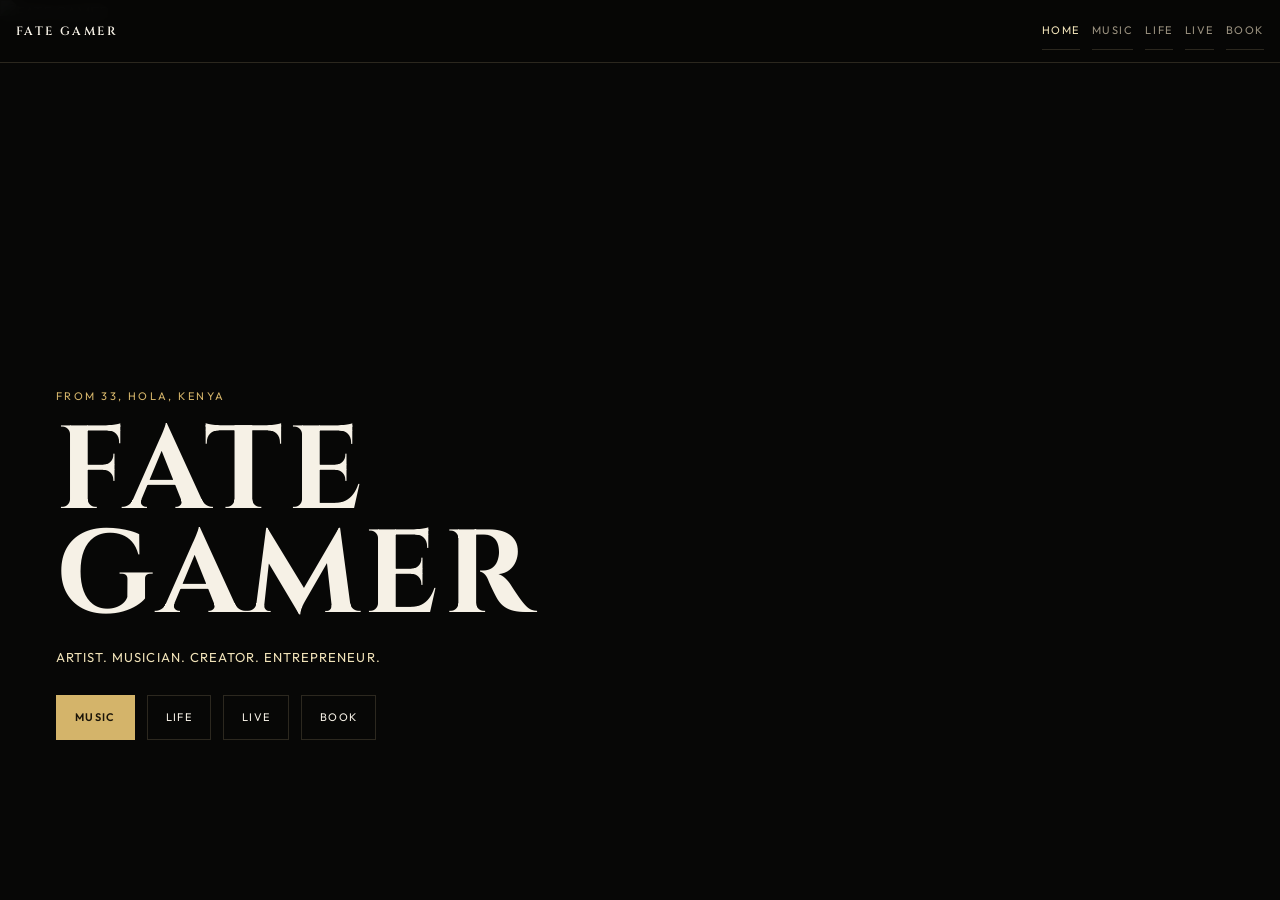
==== commit bcf96854: "Easy surfing: sticky nav + mobile bottom bar on every page" ====
--- a/index.html
+++ b/index.html
@@ -3,70 +3,43 @@
 <head>
   <meta charset="utf-8" />
   <meta name="viewport" content="width=device-width, initial-scale=1" />
-  <title>FATE GAMER — Official Artist Website</title>
-  <meta name="description" content="FATE GAMER — Abdulwahab Mohamed Juma. From 33, Hola, Kenya." />
+  <title>FATE GAMER</title>
   <link rel="stylesheet" href="styles.css" />
+  <link rel="stylesheet" href="nav.css" />
   <link href="https://fonts.googleapis.com/css2?family=Cinzel:wght@500;700&family=Outfit:wght@300;400;500;600&display=swap" rel="stylesheet" />
 </head>
 <body>
-  <nav>
+  <nav class="fg-nav">
     <a class="brand" href="/">FATE GAMER</a>
-    <div class="nav-links">
-      <a href="/">Home</a>
+    <div class="links">
+      <a class="active" href="/">Home</a>
       <a href="/music">Music</a>
       <a href="/life">Life</a>
       <a href="/events">Live</a>
       <a href="/contact">Book</a>
     </div>
-    <a class="nav-cta" href="/contact">Booking</a>
   </nav>
-
-  <header class="hero" id="top">
+  <header class="hero page-pad" id="top">
     <img class="hero-photo" src="https://assets-2-prod.whop.com/public/uploads/2026-09-08/db23e99f-efab-4cd9-8f26-61f810f5318d/image.webp" alt="FATE GAMER" />
     <div class="hero-shade"></div>
     <div class="hero-copy">
-      <p class="kicker">From 33, Hola, Kenya. To wherever the music takes me.</p>
+      <p class="kicker">From 33, Hola, Kenya</p>
       <h1>FATE<br>GAMER</h1>
       <p class="roles">Artist. Musician. Creator. Entrepreneur.</p>
-      <p class="sub">I’m FATE GAMER — born from 33, Hola, Kenya. The story is still being written.</p>
       <div class="actions">
-        <a class="btn gold" href="/music">Listen to my music</a>
-        <a class="btn ghost" href="/life">The life</a>
+        <a class="btn gold" href="/music">Music</a>
+        <a class="btn ghost" href="/life">Life</a>
+        <a class="btn ghost" href="/events">Live</a>
+        <a class="btn ghost" href="/contact">Book</a>
       </div>
     </div>
   </header>
-
-  <section id="music"><div class="wrap"><div class="sec-head stacked"><p class="kicker">The Music</p><h2>This is where the story gets a sound.</h2></div>
-    <article class="featured"><img id="feat-cover" src="https://assets-2-prod.whop.com/public/uploads/2026-09-12/1657a374-ce92-4073-bb88-b9c75ed94ad6/image.webp" alt="MAREKA" /><div class="featured-body"><p class="note">Latest Release</p><h3 id="feat-title">MAREKA</h3><p id="feat-type">FATE GAMER · Single · out now</p><p id="feat-blurb">Loyalty Over Everything.</p><a class="btn gold" id="feat-listen" href="https://open.spotify.com/artist/6vHtasL66B1rXt550ID8uV" target="_blank" rel="noopener">Listen Now</a><div class="platforms" id="platforms"></div></div></article>
-    <div class="cards" id="releases"></div>
-    <div class="sec-head vault-head stacked"><p class="kicker">Coming Soon</p><h2>The Vault</h2></div>
-    <div class="cards vault" id="vault"></div>
-    <div style="margin-top:28px"><a class="btn ghost" href="/music">Open music page</a></div>
-  </div></section>
-
-  <section id="life" class="life-section">
-    <div class="wrap">
-      <div class="sec-head stacked"><p class="kicker">The Life</p><h2>The life of FATE GAMER</h2></div>
-      <div class="about">
-        <figure class="origin-frame">
-          <img src="https://assets-2-prod.whop.com/public/uploads/2026-09-12/4364052c-f6c6-4b8a-b9ce-cdfec60172dd/image.jpg" alt="Small me at Everblazing Kinyozi, Hola" />
-          <figcaption>Small me. Everblazing Kinyozi, Hola.</figcaption>
-        </figure>
-        <div>
-          <p class="name-line">Abdulwahab Mohamed Juma</p>
-          <p>This is small me. Born in 33, Hola, Kenya — passion, will and courage to chase the ambition.</p>
-          <p>Family. Street. Everblazing Kinyozi, Hola. Same fire.</p>
-          <a class="btn ghost" href="/life">Read the full life</a>
-        </div>
-      </div>
-    </div>
-  </section>
-
-  <section id="events"><div class="wrap"><div class="sec-head stacked"><p class="kicker">Live</p><h2>See you out there.</h2></div><div class="events" id="event-list"></div><div style="margin-top:20px"><a class="btn ghost" href="/events">Open live page</a></div></div></section>
-
-  <section id="contact"><div class="wrap"><div class="sec-head stacked"><p class="kicker">Stay close</p><h2>Bookings</h2></div><div class="follow-row" id="follow-row"></div><p><a class="btn gold" href="/contact">Open booking page</a></p></div></section>
-
-  <footer><span>FATE GAMER · Abdulwahab Mohamed Juma · From 33, Hola, Kenya</span><span>Still playing the game.</span></footer>
-  <script src="content.js"></script><script src="app.js"></script>
+  <nav class="fg-dock" aria-label="Site">
+    <a class="active" href="/">Home</a>
+    <a href="/music">Music</a>
+    <a href="/life">Life</a>
+    <a href="/events">Live</a>
+    <a href="/contact">Book</a>
+  </nav>
 </body>
 </html>
--- a/nav.css
+++ b/nav.css
@@ -0,0 +1,11 @@
+.fg-nav{position:fixed;top:0;left:0;right:0;z-index:30;display:flex;align-items:center;justify-content:space-between;gap:12px;padding:12px 16px;background:rgba(7,7,6,.96);border-bottom:1px solid rgba(232,213,163,.16)}
+.fg-nav .brand{font-family:Cinzel,serif;letter-spacing:.2em;font-size:12px}
+.fg-nav .links{display:flex;flex-wrap:wrap;gap:12px}
+.fg-nav .links a{font-size:11px;letter-spacing:.14em;text-transform:uppercase;color:#9a917f}
+.fg-nav .links a.active,.fg-nav .links a:hover{color:#f0e2b8}
+.fg-dock{position:fixed;left:0;right:0;bottom:0;z-index:30;display:none;background:rgba(7,7,6,.96);border-top:1px solid rgba(232,213,163,.16);padding:8px 6px calc(8px + env(safe-area-inset-bottom))}
+.fg-dock a{flex:1;text-align:center;padding:10px 4px;font-size:10px;letter-spacing:.12em;text-transform:uppercase;color:#9a917f}
+.fg-dock a.active{color:#d4b46a}
+.page-pad{padding-top:72px;padding-bottom:88px}
+.next-row{display:flex;flex-wrap:wrap;gap:10px;margin:36px 0 12px}
+@media(max-width:900px){.fg-dock{display:flex}.fg-nav .links{display:none}}
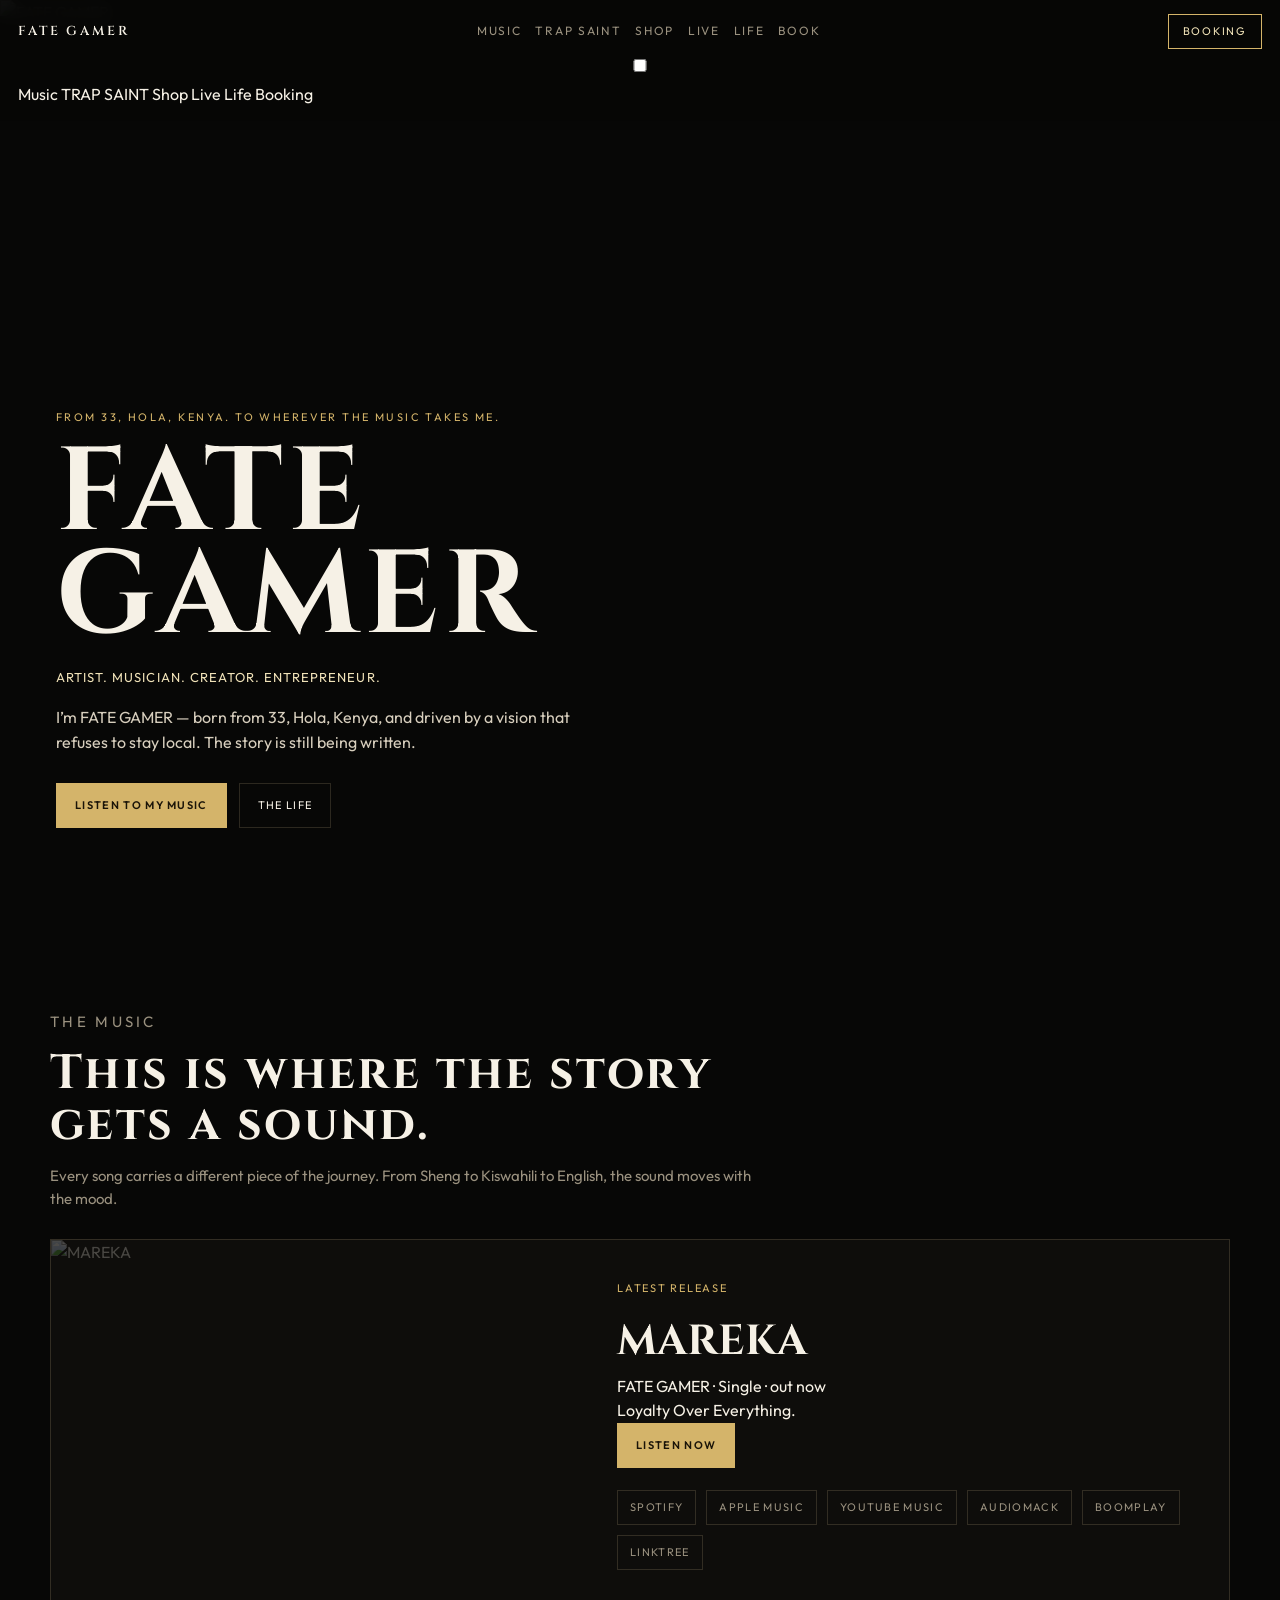
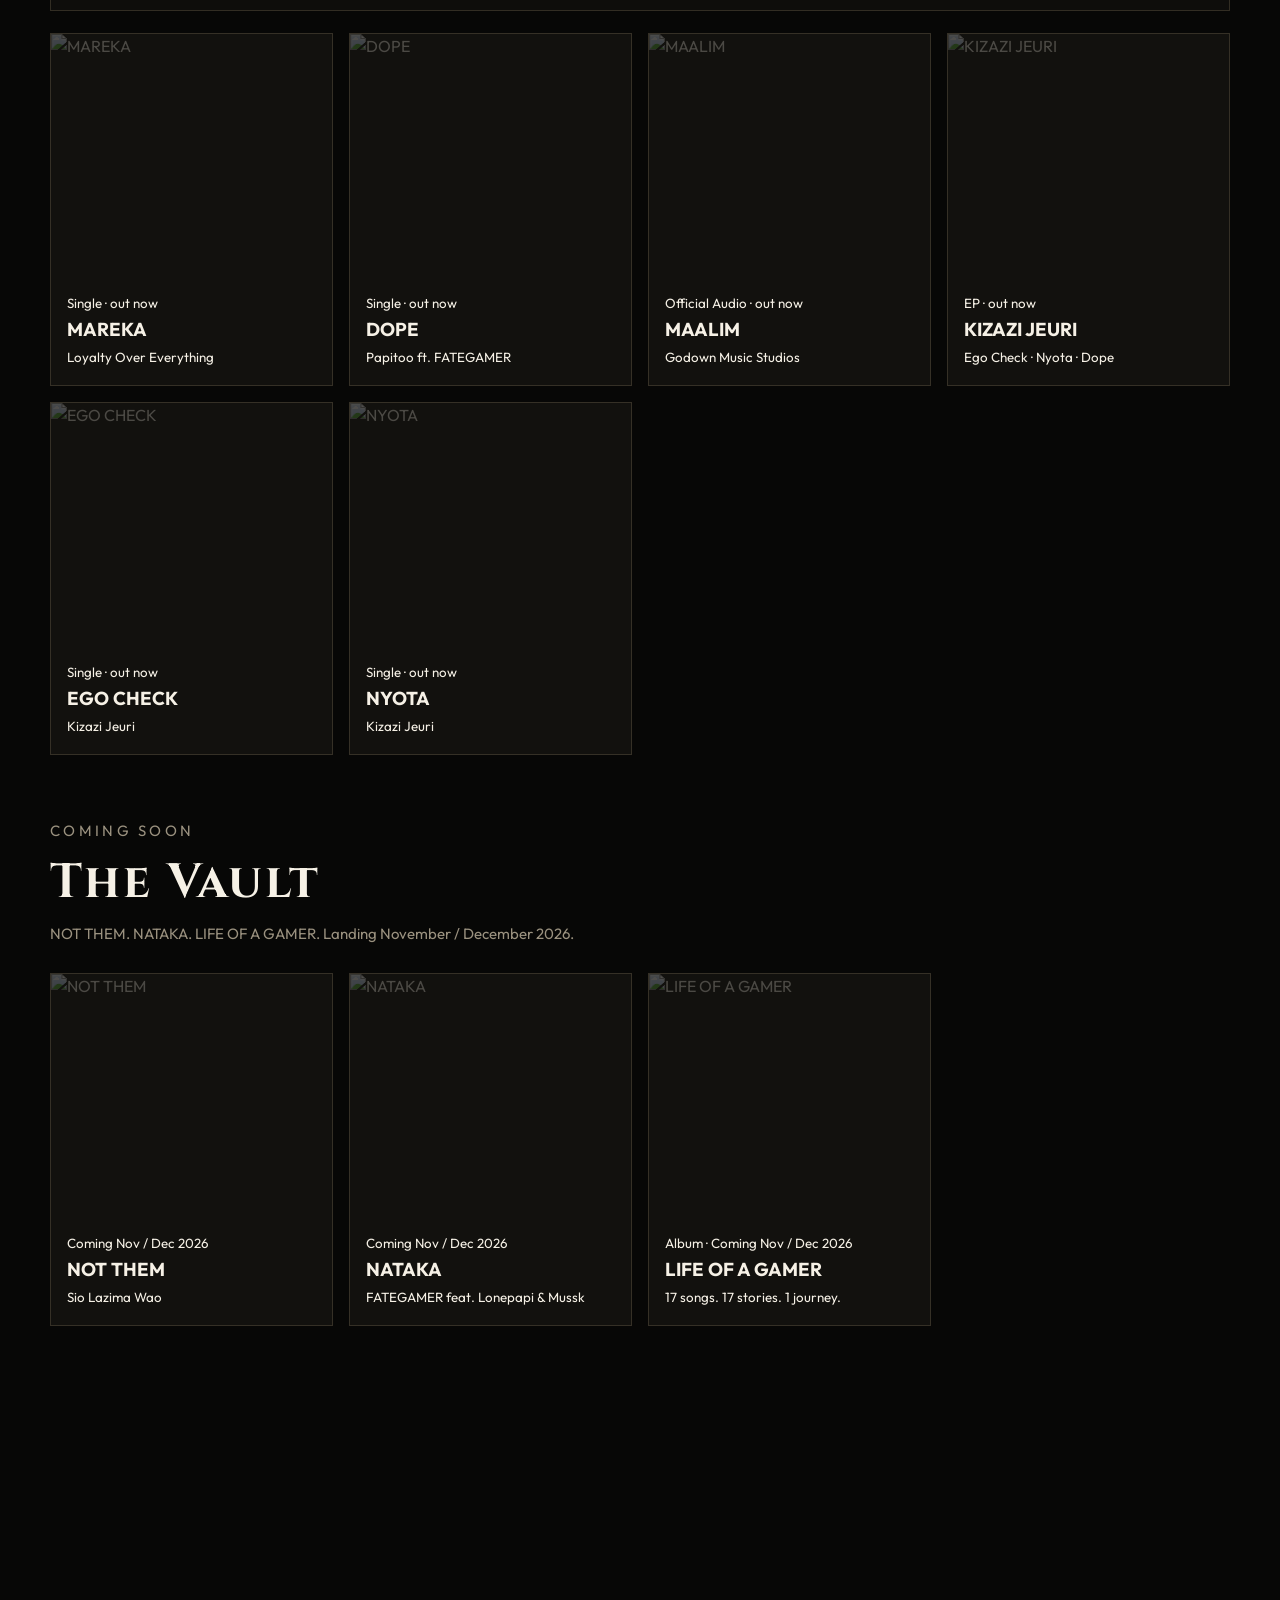
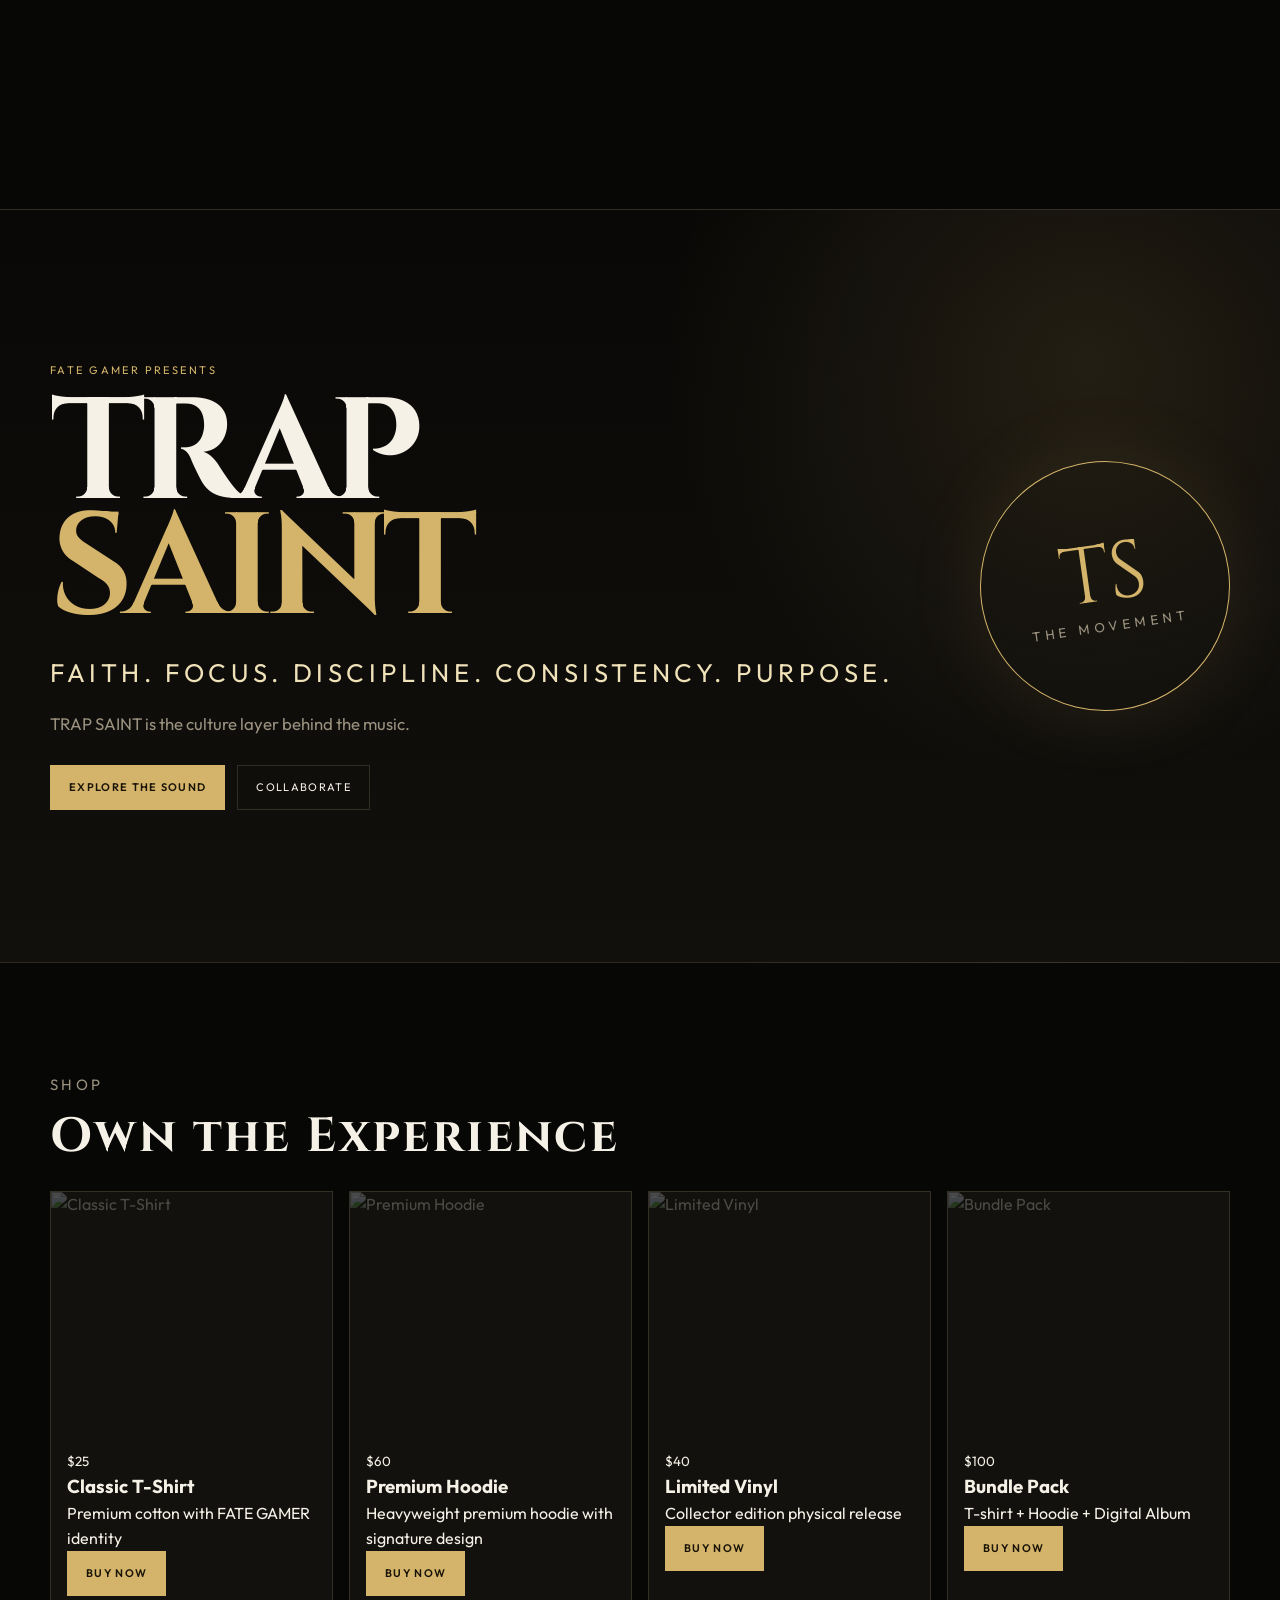
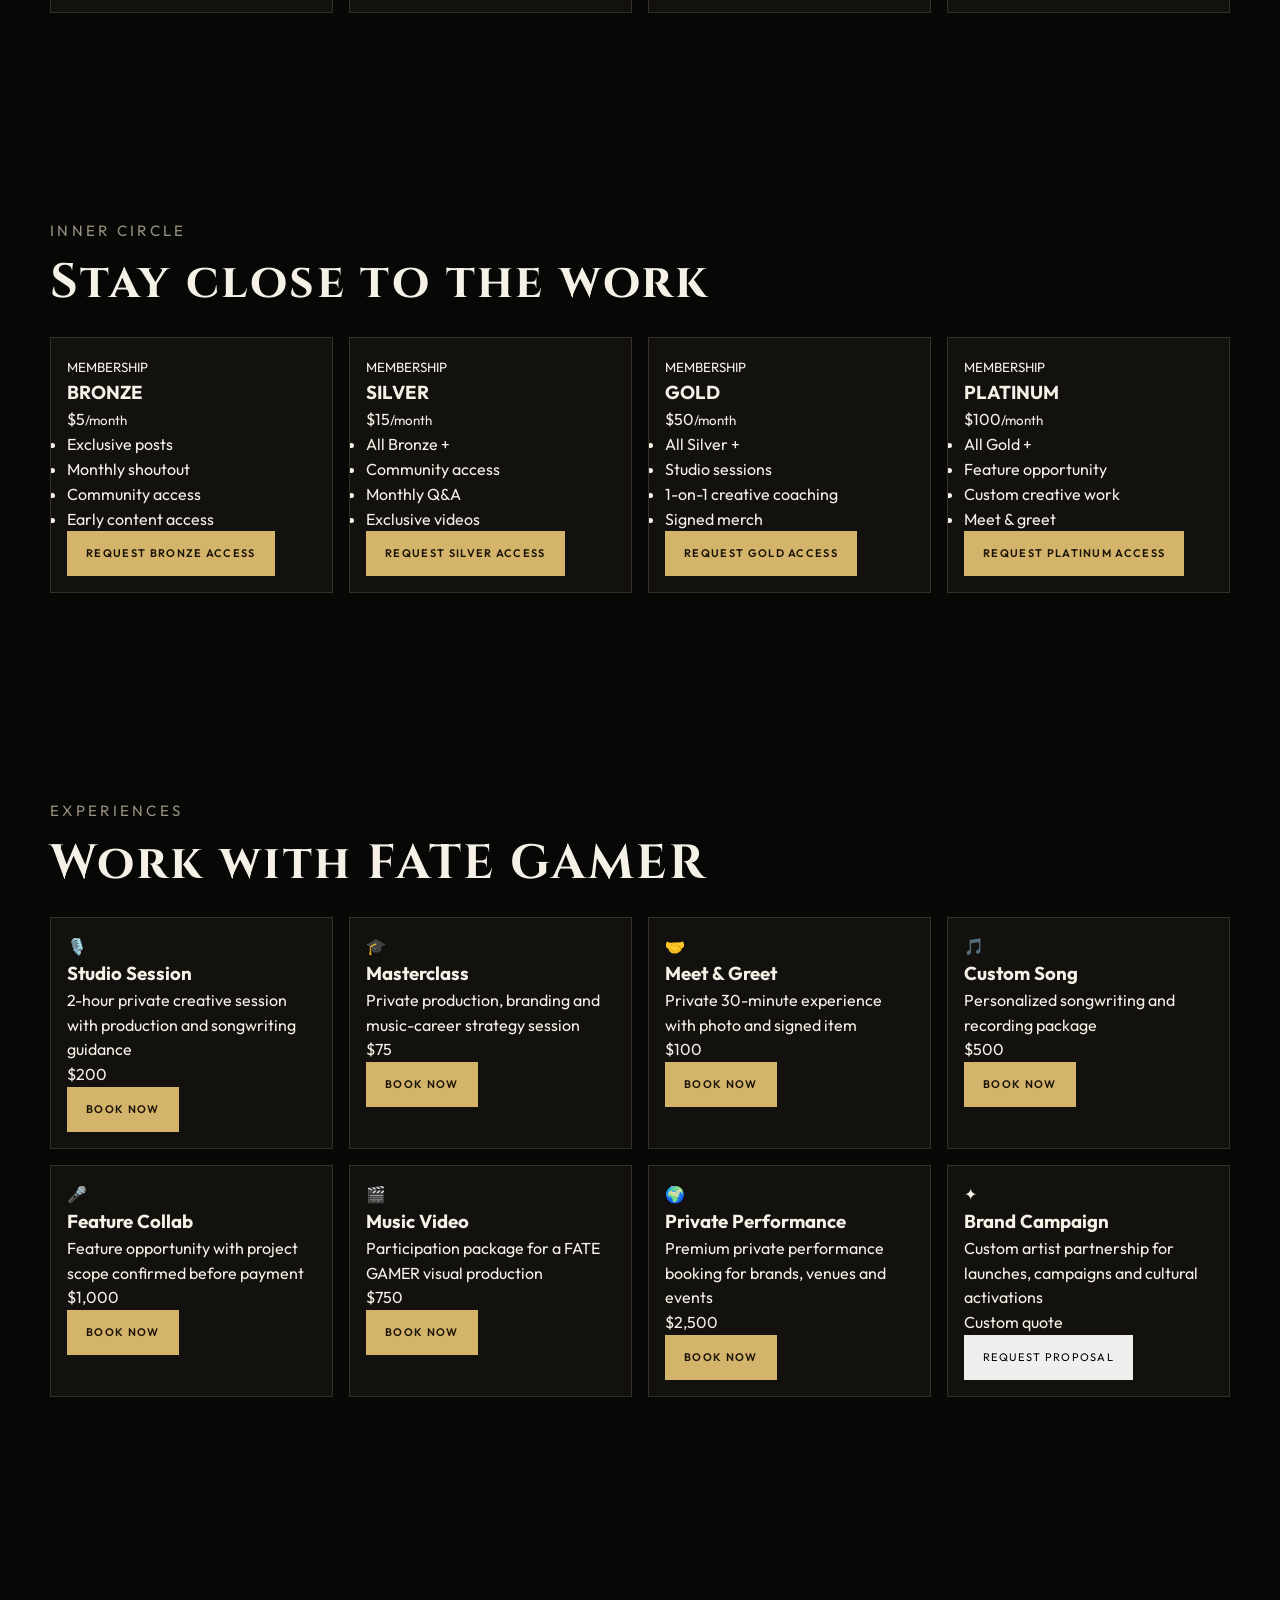
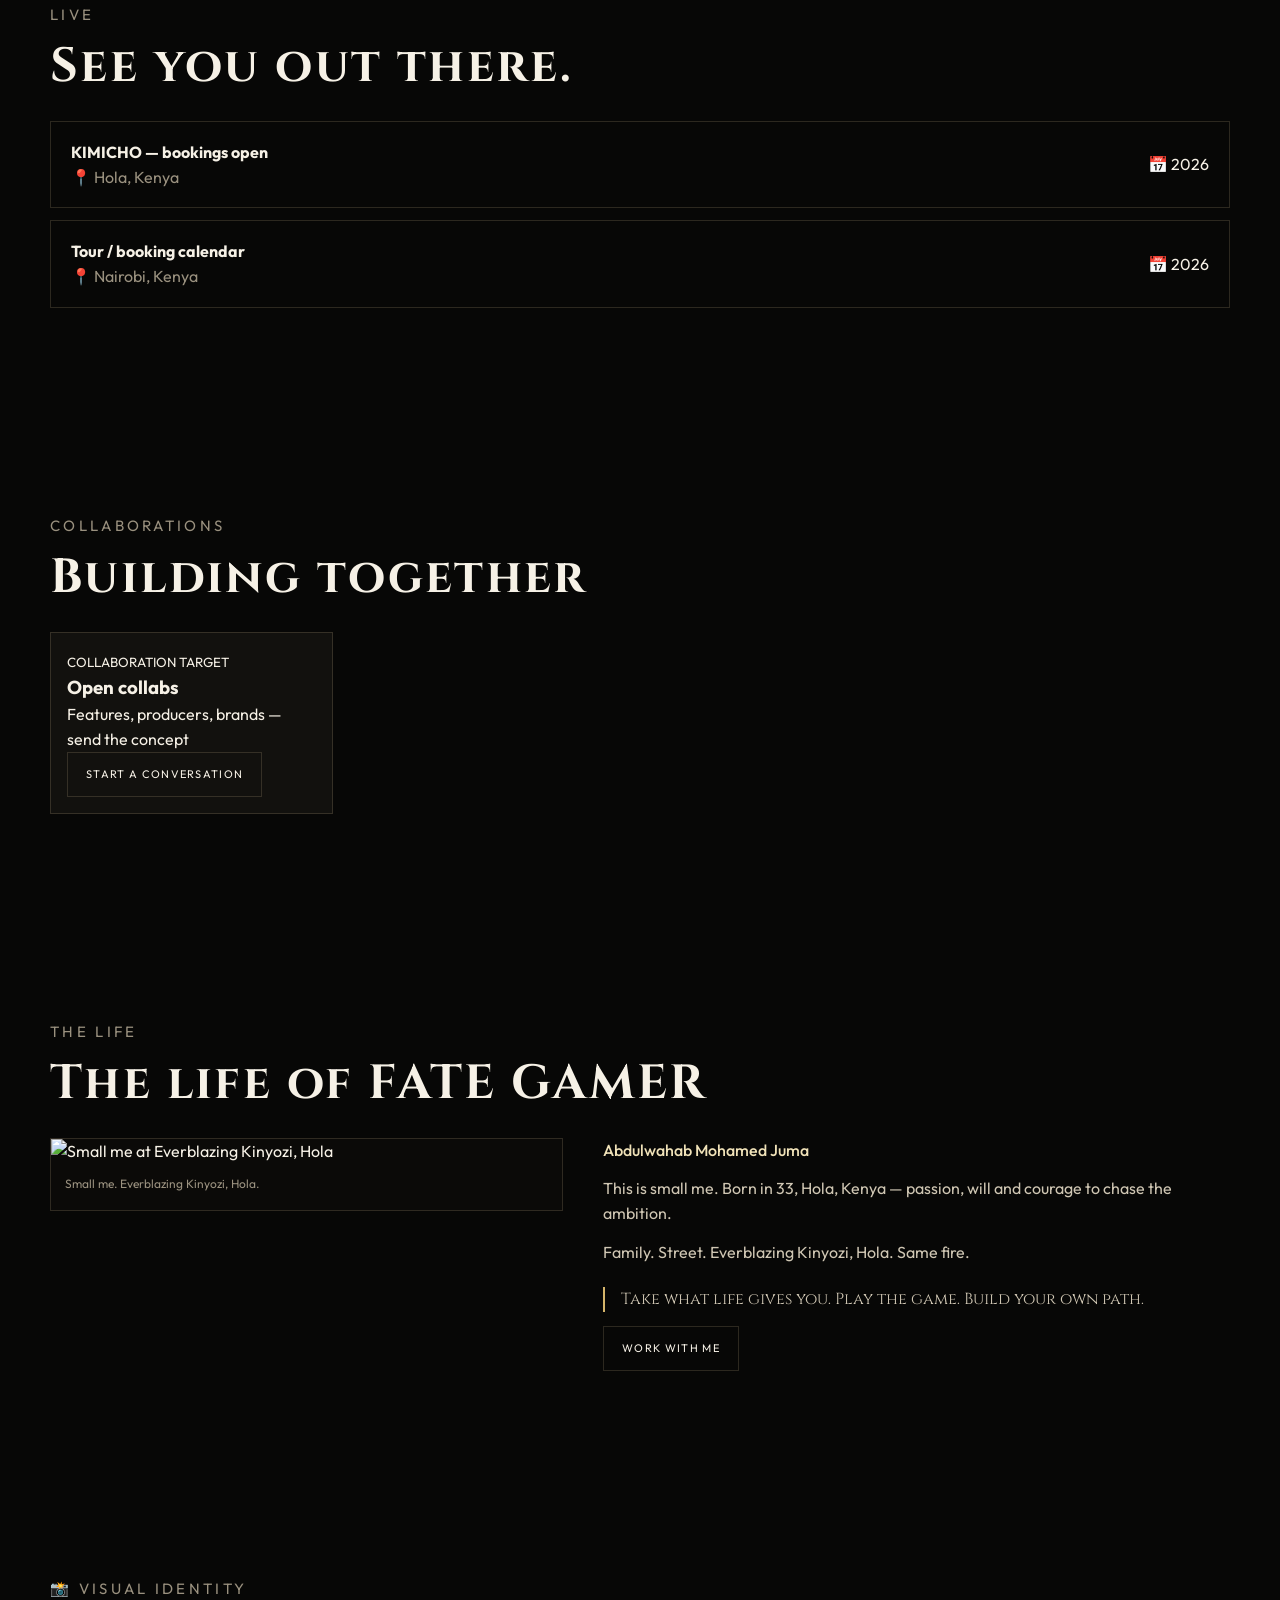
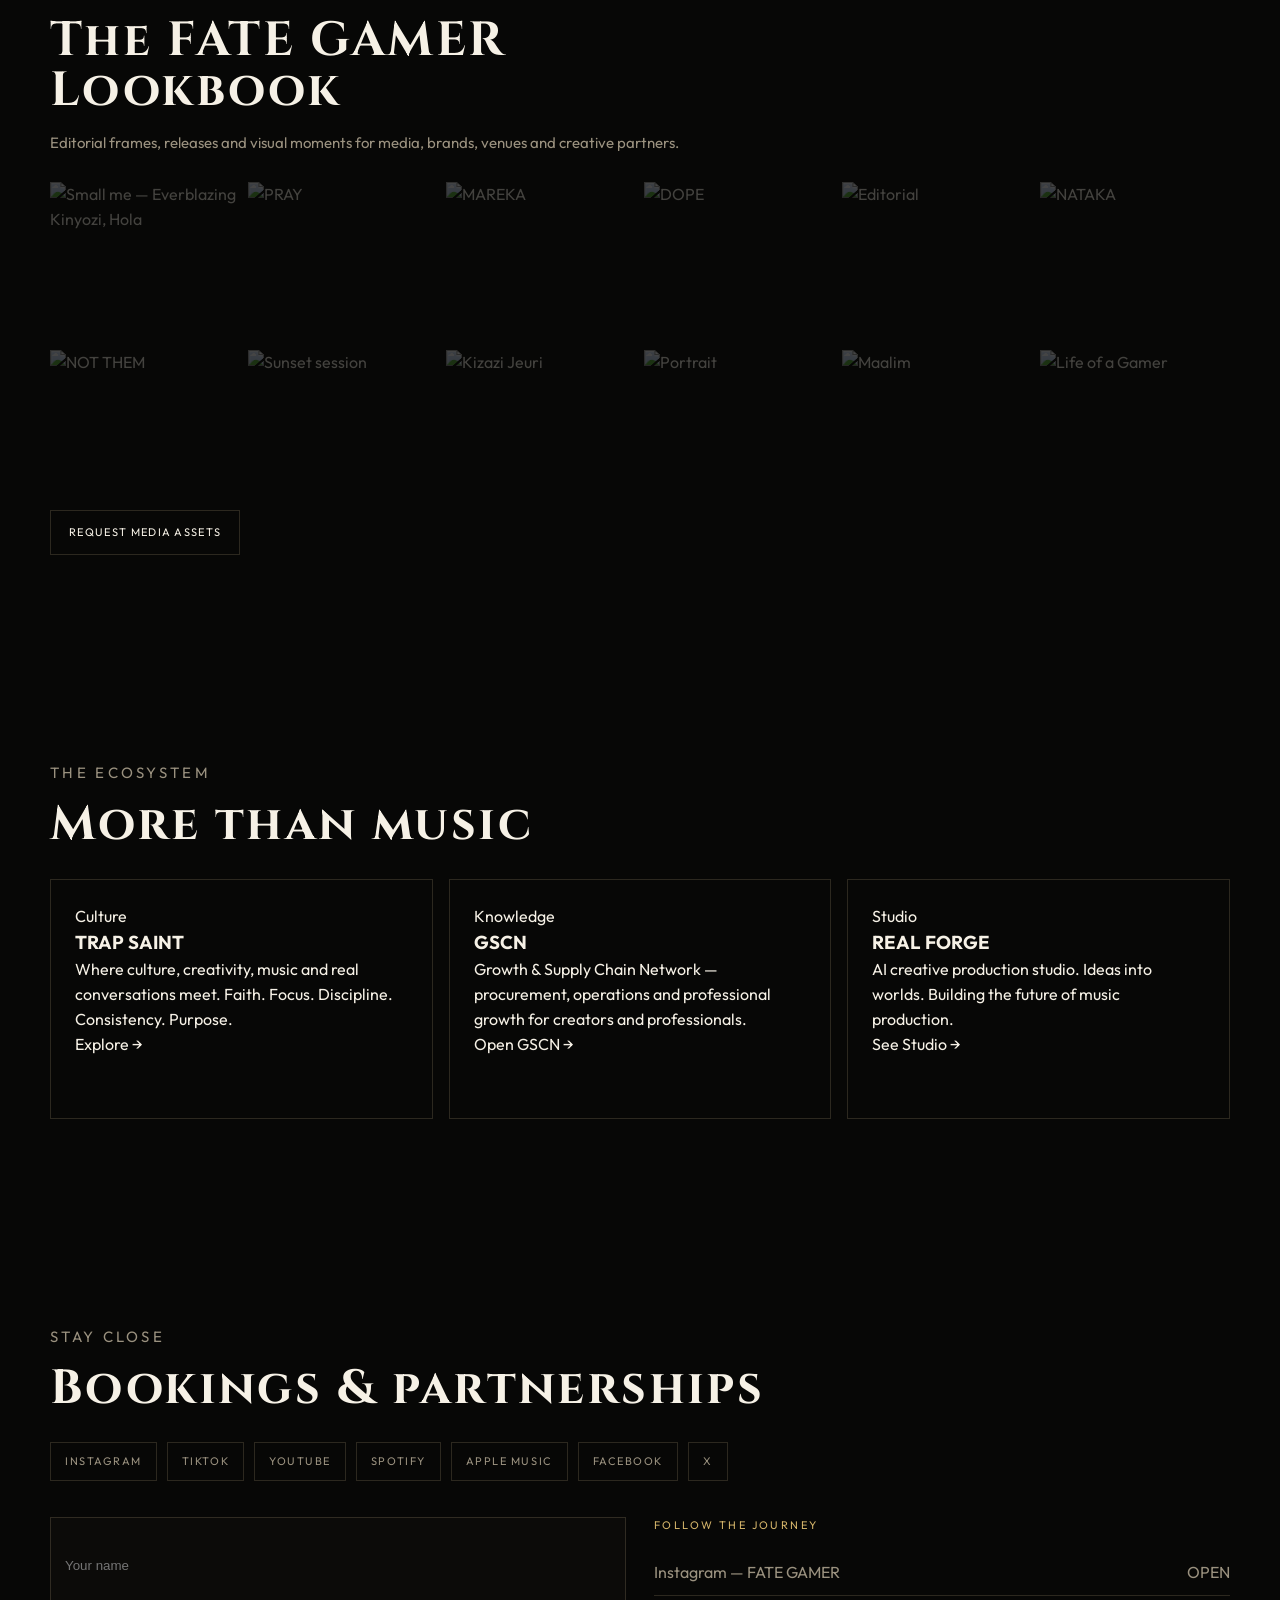
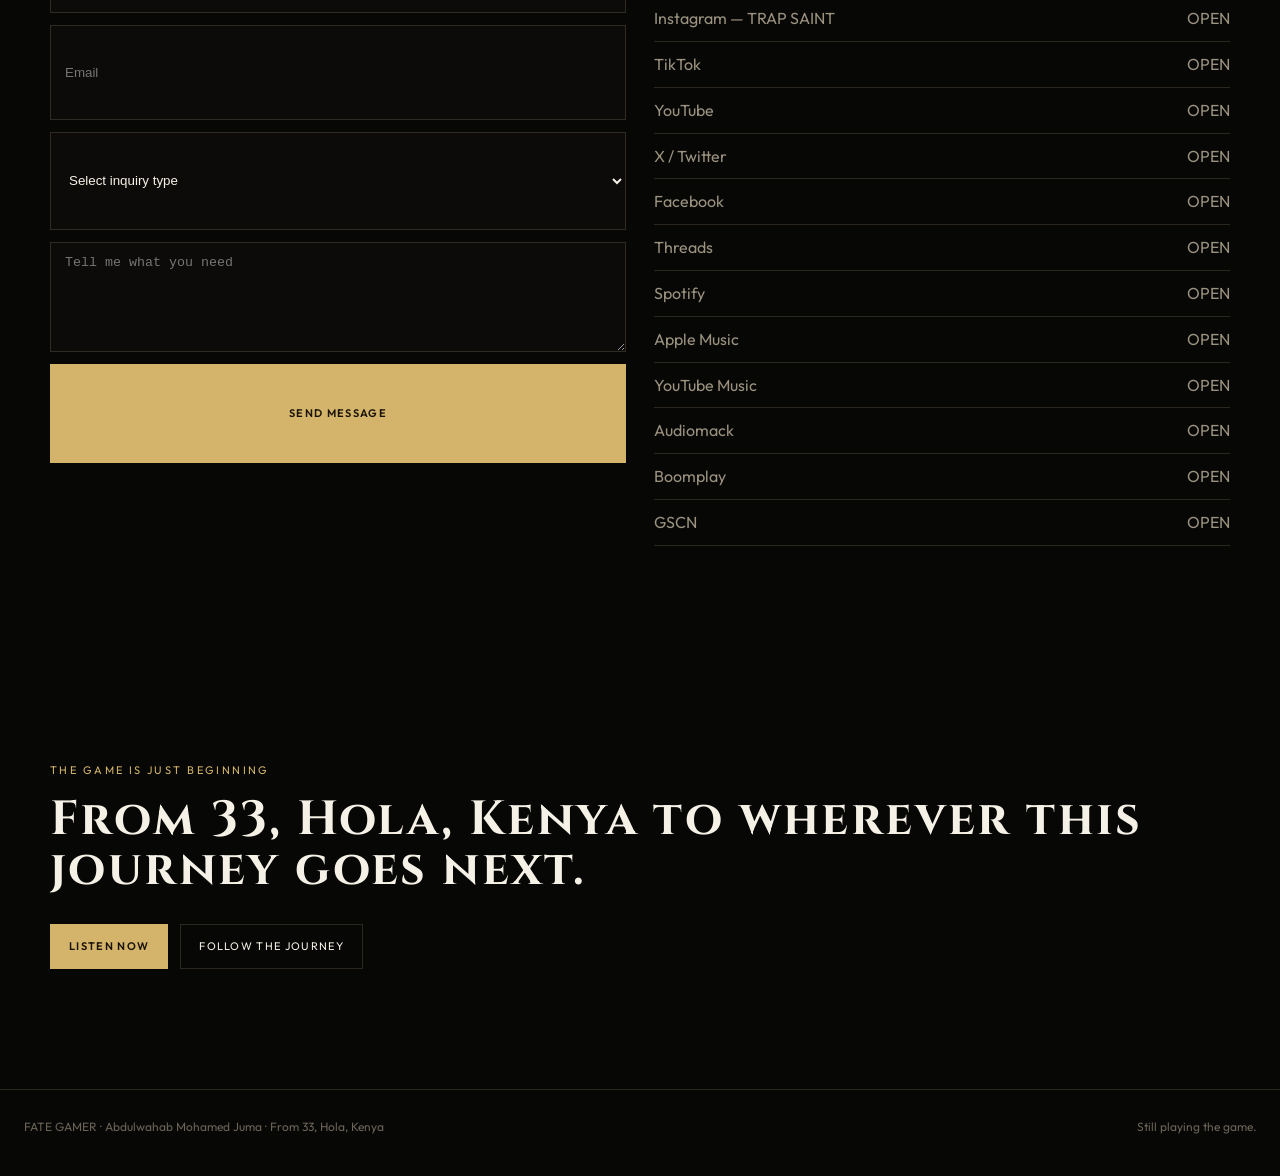
==== commit 7f754c28: "Restore full original site; section clicks scroll in place" ====
--- a/index.html
+++ b/index.html
@@ -3,43 +3,96 @@
 <head>
   <meta charset="utf-8" />
   <meta name="viewport" content="width=device-width, initial-scale=1" />
-  <title>FATE GAMER</title>
+  <title>FATE GAMER — Official Artist Website</title>
+  <meta name="description" content="FATE GAMER — Abdulwahab Mohamed Juma. From 33, Hola, Kenya." />
+  <meta property="og:image" content="https://assets-2-prod.whop.com/public/uploads/2026-09-08/db23e99f-efab-4cd9-8f26-61f810f5318d/image.webp" />
+  <link rel="icon" href="https://assets-2-prod.whop.com/public/uploads/2026-09-08/83d8760e-dfc9-4b22-b8af-844533a8ad3e/image.webp" />
+  <link rel="preconnect" href="https://fonts.googleapis.com" />
+  <link rel="preconnect" href="https://fonts.gstatic.com" crossorigin />
+  <link href="https://fonts.googleapis.com/css2?family=Cinzel:wght@500;700&family=Outfit:wght@300;400;500;600&display=swap" rel="stylesheet" />
   <link rel="stylesheet" href="styles.css" />
-  <link rel="stylesheet" href="nav.css" />
-  <link href="https://fonts.googleapis.com/css2?family=Cinzel:wght@500;700&family=Outfit:wght@300;400;500;600&display=swap" rel="stylesheet" />
 </head>
 <body>
-  <nav class="fg-nav">
-    <a class="brand" href="/">FATE GAMER</a>
-    <div class="links">
-      <a class="active" href="/">Home</a>
-      <a href="/music">Music</a>
-      <a href="/life">Life</a>
-      <a href="/events">Live</a>
-      <a href="/contact">Book</a>
+  <div class="grain"></div>
+  <nav>
+    <a class="brand" href="#top">FATE GAMER</a>
+    <div class="nav-links">
+      <a href="#music">Music</a>
+      <a href="#trapsaint">TRAP SAINT</a>
+      <a href="#merch">Shop</a>
+      <a href="#events">Live</a>
+      <a href="#life">Life</a>
+      <a href="#contact">Book</a>
+    </div>
+    <a class="nav-cta" href="#contact">Booking</a>
+    <input id="nav-toggle" class="nav-toggle" type="checkbox" />
+    <label class="burger" for="nav-toggle" aria-label="Menu">☰</label>
+    <div class="mobile-menu">
+      <a href="#music">Music</a>
+      <a href="#trapsaint">TRAP SAINT</a>
+      <a href="#merch">Shop</a>
+      <a href="#events">Live</a>
+      <a href="#life">Life</a>
+      <a href="#contact">Booking</a>
     </div>
   </nav>
-  <header class="hero page-pad" id="top">
+
+  <header class="hero" id="top">
     <img class="hero-photo" src="https://assets-2-prod.whop.com/public/uploads/2026-09-08/db23e99f-efab-4cd9-8f26-61f810f5318d/image.webp" alt="FATE GAMER" />
     <div class="hero-shade"></div>
     <div class="hero-copy">
-      <p class="kicker">From 33, Hola, Kenya</p>
+      <p class="kicker">From 33, Hola, Kenya. To wherever the music takes me.</p>
       <h1>FATE<br>GAMER</h1>
       <p class="roles">Artist. Musician. Creator. Entrepreneur.</p>
+      <p class="sub">I’m FATE GAMER — born from 33, Hola, Kenya, and driven by a vision that refuses to stay local. The story is still being written.</p>
       <div class="actions">
-        <a class="btn gold" href="/music">Music</a>
-        <a class="btn ghost" href="/life">Life</a>
-        <a class="btn ghost" href="/events">Live</a>
-        <a class="btn ghost" href="/contact">Book</a>
+        <a class="btn gold" href="#music">Listen to my music</a>
+        <a class="btn ghost" href="#life">The life</a>
       </div>
     </div>
   </header>
-  <nav class="fg-dock" aria-label="Site">
-    <a class="active" href="/">Home</a>
-    <a href="/music">Music</a>
-    <a href="/life">Life</a>
-    <a href="/events">Live</a>
-    <a href="/contact">Book</a>
-  </nav>
+
+  <section id="music"><div class="wrap"><div class="sec-head stacked"><p class="kicker">The Music</p><h2>This is where the story gets a sound.</h2><p>Every song carries a different piece of the journey. From Sheng to Kiswahili to English, the sound moves with the mood.</p></div>
+    <article class="featured"><img id="feat-cover" src="https://assets-2-prod.whop.com/public/uploads/2026-09-12/1657a374-ce92-4073-bb88-b9c75ed94ad6/image.webp" alt="MAREKA" /><div class="featured-body"><p class="note">Latest Release</p><h3 id="feat-title">MAREKA</h3><p id="feat-type">FATE GAMER · Single · out now</p><p id="feat-blurb">Loyalty Over Everything.</p><a class="btn gold" id="feat-listen" href="https://open.spotify.com/artist/6vHtasL66B1rXt550ID8uV" target="_blank" rel="noopener">Listen Now</a><div class="platforms" id="platforms"></div></div></article>
+    <div class="cards" id="releases"></div>
+    <div class="sec-head vault-head stacked"><p class="kicker">Coming Soon</p><h2>The Vault</h2><p>NOT THEM. NATAKA. LIFE OF A GAMER. Landing November / December 2026.</p></div>
+    <div class="cards vault" id="vault"></div>
+    <div class="spotify-embed" style="margin-top:28px">
+      <iframe style="border-radius:12px" src="https://open.spotify.com/embed/artist/6vHtasL66B1rXt550ID8uV" width="100%" height="352" frameBorder="0" allow="autoplay; clipboard-write; encrypted-media; fullscreen; picture-in-picture" loading="lazy" title="FATE GAMER on Spotify"></iframe>
+    </div>
+  </div></section>
+
+  <section class="trap-saint" id="trapsaint"><div class="wrap"><div class="trap-hero"><div><p class="kicker">FATE GAMER PRESENTS</p><h2>TRAP<br><span>SAINT</span></h2><p class="trap-lead">Faith. Focus. Discipline. Consistency. Purpose.</p><p class="trap-copy">TRAP SAINT is the culture layer behind the music.</p><div class="actions"><a class="btn gold" href="#music">Explore the Sound</a><a class="btn ghost" href="#contact">Collaborate</a></div></div><div class="trap-mark"><span>TS</span><small>THE MOVEMENT</small></div></div></div></section>
+
+  <section id="merch"><div class="wrap"><div class="sec-head stacked"><p class="kicker">Shop</p><h2>Own the Experience</h2></div><div class="merch-grid" id="merch-grid"></div></div></section>
+  <section id="members"><div class="wrap"><div class="sec-head stacked"><p class="kicker">Inner Circle</p><h2>Stay close to the work</h2></div><div class="tiers-grid" id="tiers-grid"></div></div></section>
+  <section id="experiences"><div class="wrap"><div class="sec-head stacked"><p class="kicker">Experiences</p><h2>Work with FATE GAMER</h2></div><div class="experiences-grid" id="exp-grid"></div></div></section>
+  <section id="events"><div class="wrap"><div class="sec-head stacked"><p class="kicker">Live</p><h2>See you out there.</h2></div><div class="events" id="event-list"></div></div></section>
+  <section id="collabs"><div class="wrap"><div class="sec-head stacked"><p class="kicker">Collaborations</p><h2>Building together</h2></div><div class="collab-grid" id="collab-grid"></div></div></section>
+
+  <section id="life" class="life-section">
+    <div class="wrap">
+      <div class="sec-head stacked"><p class="kicker">The Life</p><h2>The life of FATE GAMER</h2></div>
+      <div class="about">
+        <figure class="origin-frame">
+          <img src="https://assets-2-prod.whop.com/public/uploads/2026-09-12/4364052c-f6c6-4b8a-b9ce-cdfec60172dd/image.jpg" alt="Small me at Everblazing Kinyozi, Hola" />
+          <figcaption>Small me. Everblazing Kinyozi, Hola.</figcaption>
+        </figure>
+        <div>
+          <p class="name-line">Abdulwahab Mohamed Juma</p>
+          <p>This is small me. Born in 33, Hola, Kenya — passion, will and courage to chase the ambition.</p>
+          <p>Family. Street. Everblazing Kinyozi, Hola. Same fire.</p>
+          <p class="quote">Take what life gives you. Play the game. Build your own path.</p>
+          <a class="btn ghost" href="#contact">Work with me</a>
+        </div>
+      </div>
+    </div>
+  </section>
+
+  <section id="world"><div class="wrap"><div class="sec-head stacked"><p class="kicker">The Ecosystem</p><h2>More than music</h2></div><div class="projects" id="projects-list"></div></div></section>
+  <section id="contact"><div class="wrap"><div class="sec-head stacked"><p class="kicker">Stay close</p><h2>Bookings & partnerships</h2></div><div class="follow-row" id="follow-row"></div><div class="contact-grid"><form id="form"><input name="name" placeholder="Your name" required /><input type="email" name="email" placeholder="Email" required /><select name="reason" required><option value="">Select inquiry type</option><option>Booking / Performance</option><option>Collaboration / Feature</option><option>Brand / Partnership</option><option>Media / Interview</option><option>Other</option></select><textarea name="message" placeholder="Tell me what you need" required></textarea><button class="btn gold" type="submit">Send Message</button><p class="origin" id="form-note"></p></form><div><p class="kicker">Follow the journey</p><div class="links" id="all-links"></div></div></div></div></section>
+  <section class="closer"><div class="wrap"><p class="kicker">The game is just beginning</p><h2>From 33, Hola, Kenya to wherever this journey goes next.</h2><div class="actions"><a class="btn gold" href="#music">Listen now</a><a class="btn ghost" href="https://linktr.ee/Fategamer" target="_blank" rel="noopener">Follow the journey</a></div></div></section>
+  <footer><span>FATE GAMER · Abdulwahab Mohamed Juma · From 33, Hola, Kenya</span><span>Still playing the game.</span></footer>
+  <script src="content.js"></script><script src="app.js"></script><script src="trap-saint.js"></script>
 </body>
 </html>
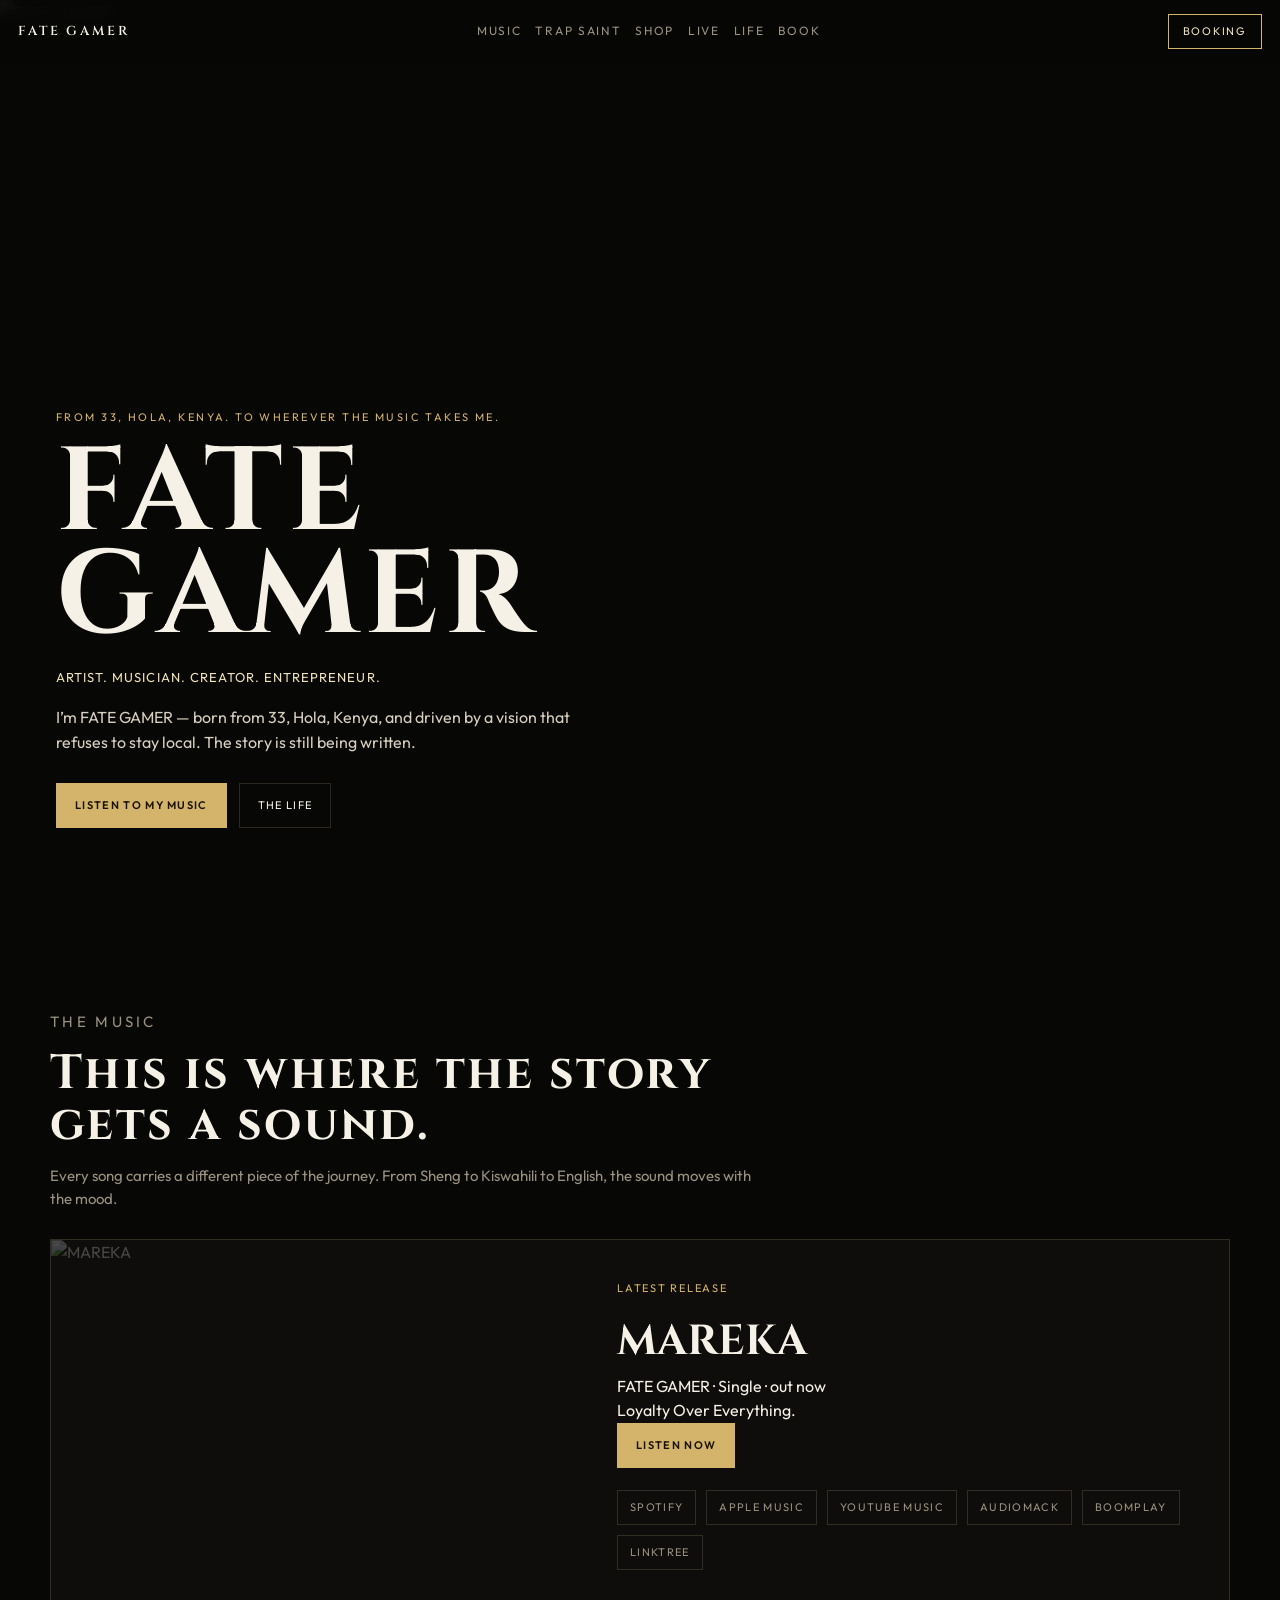
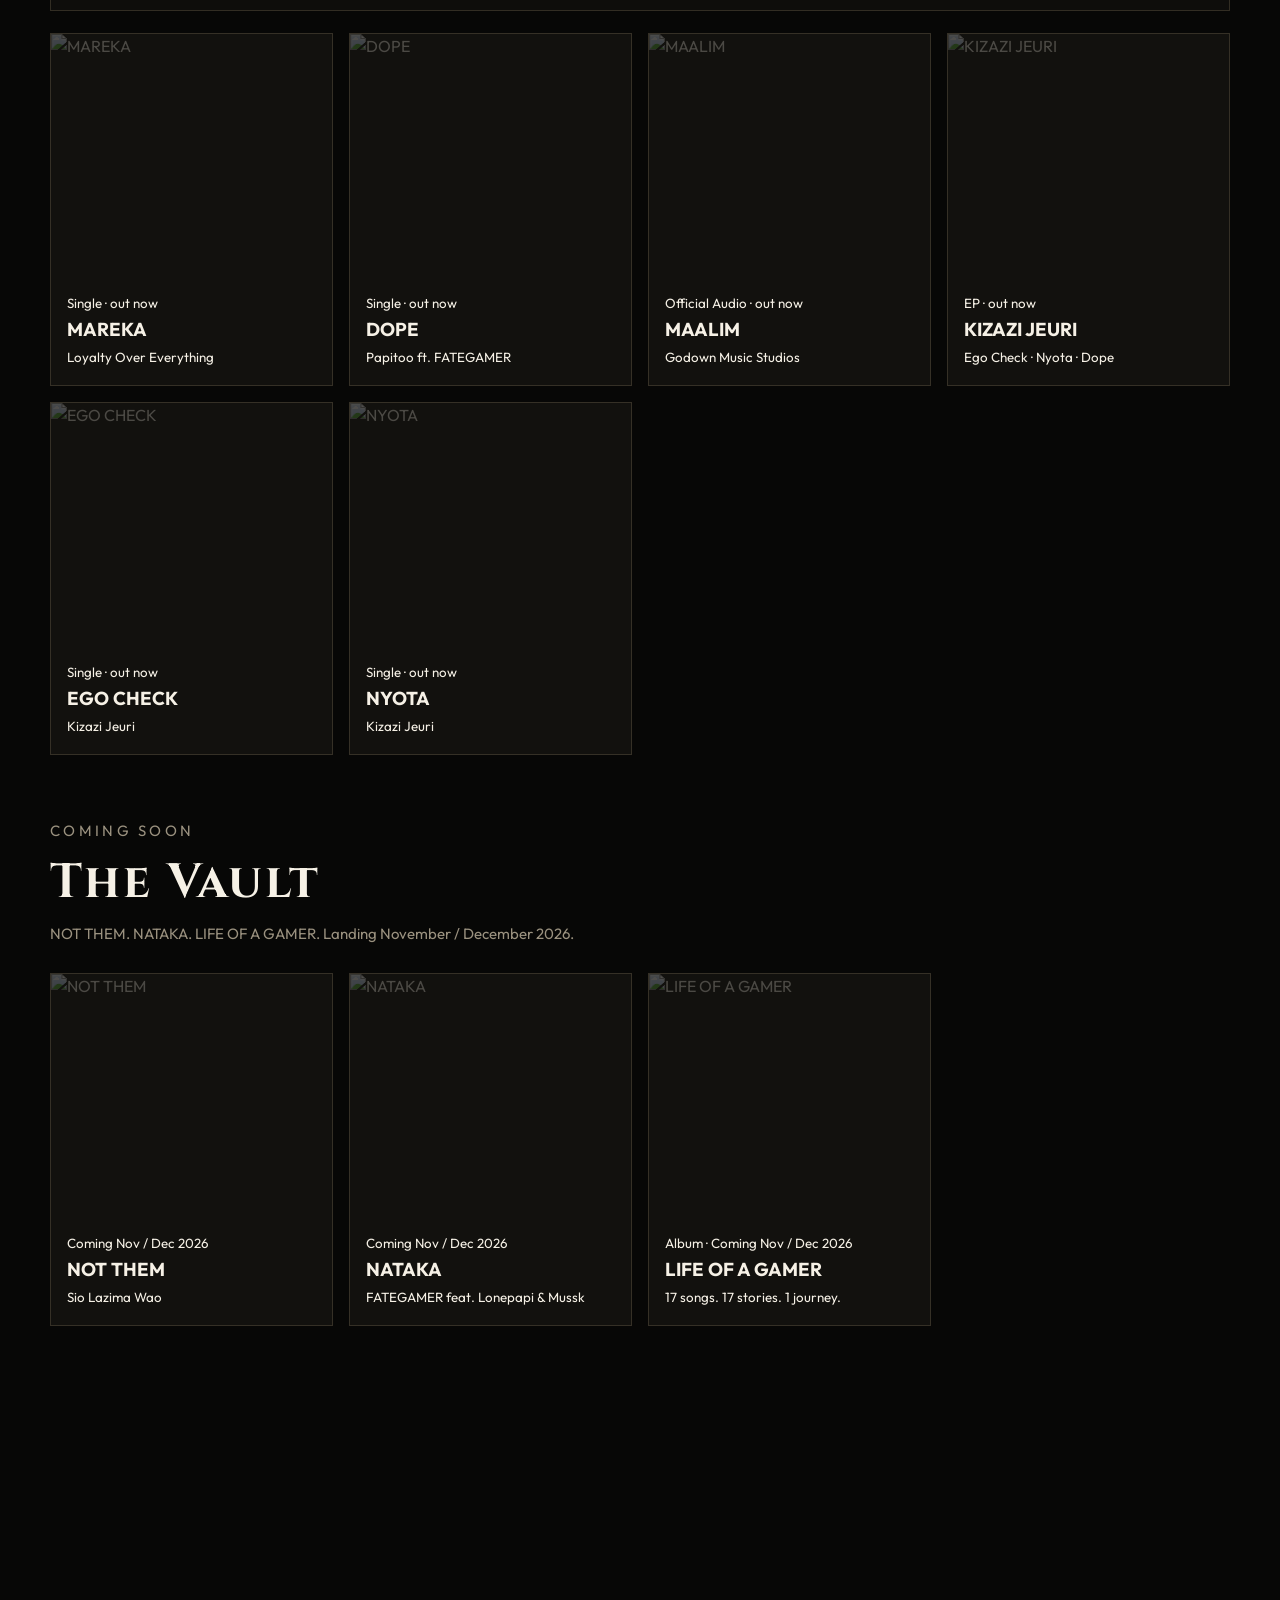
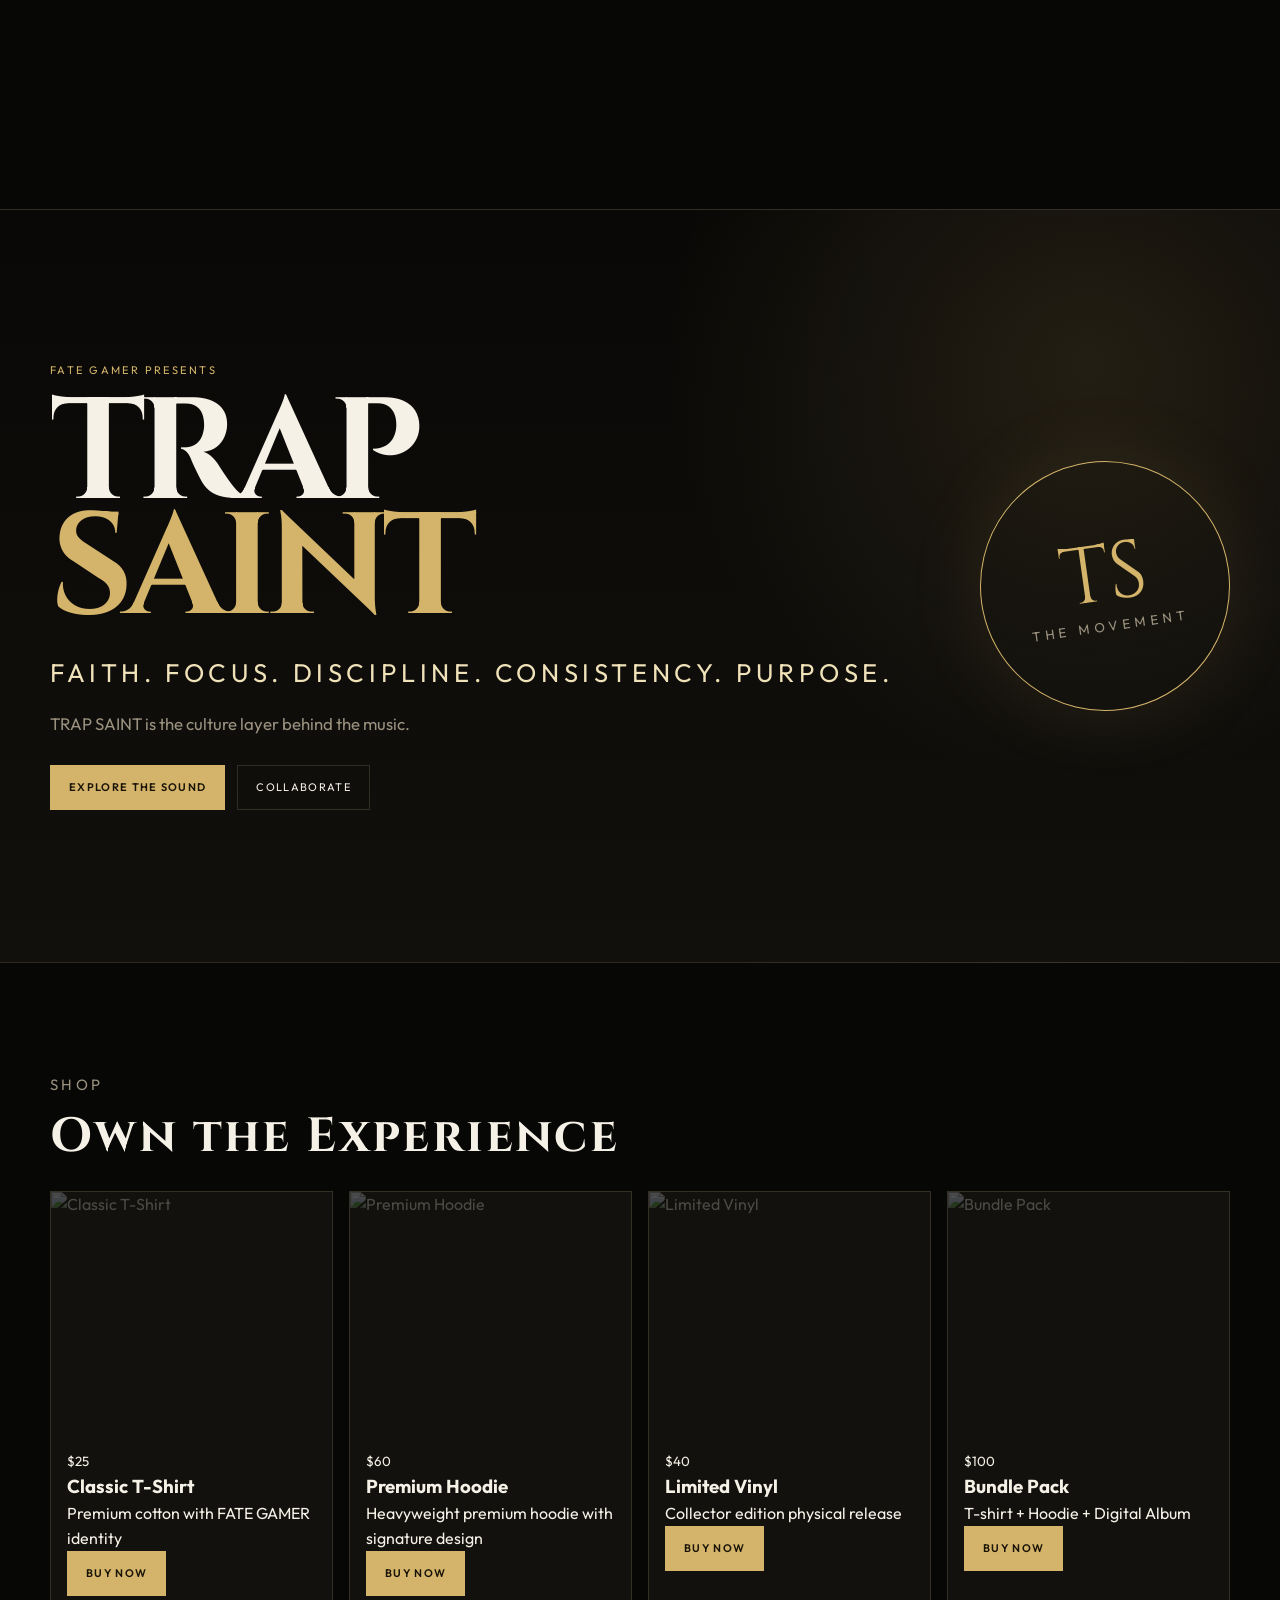
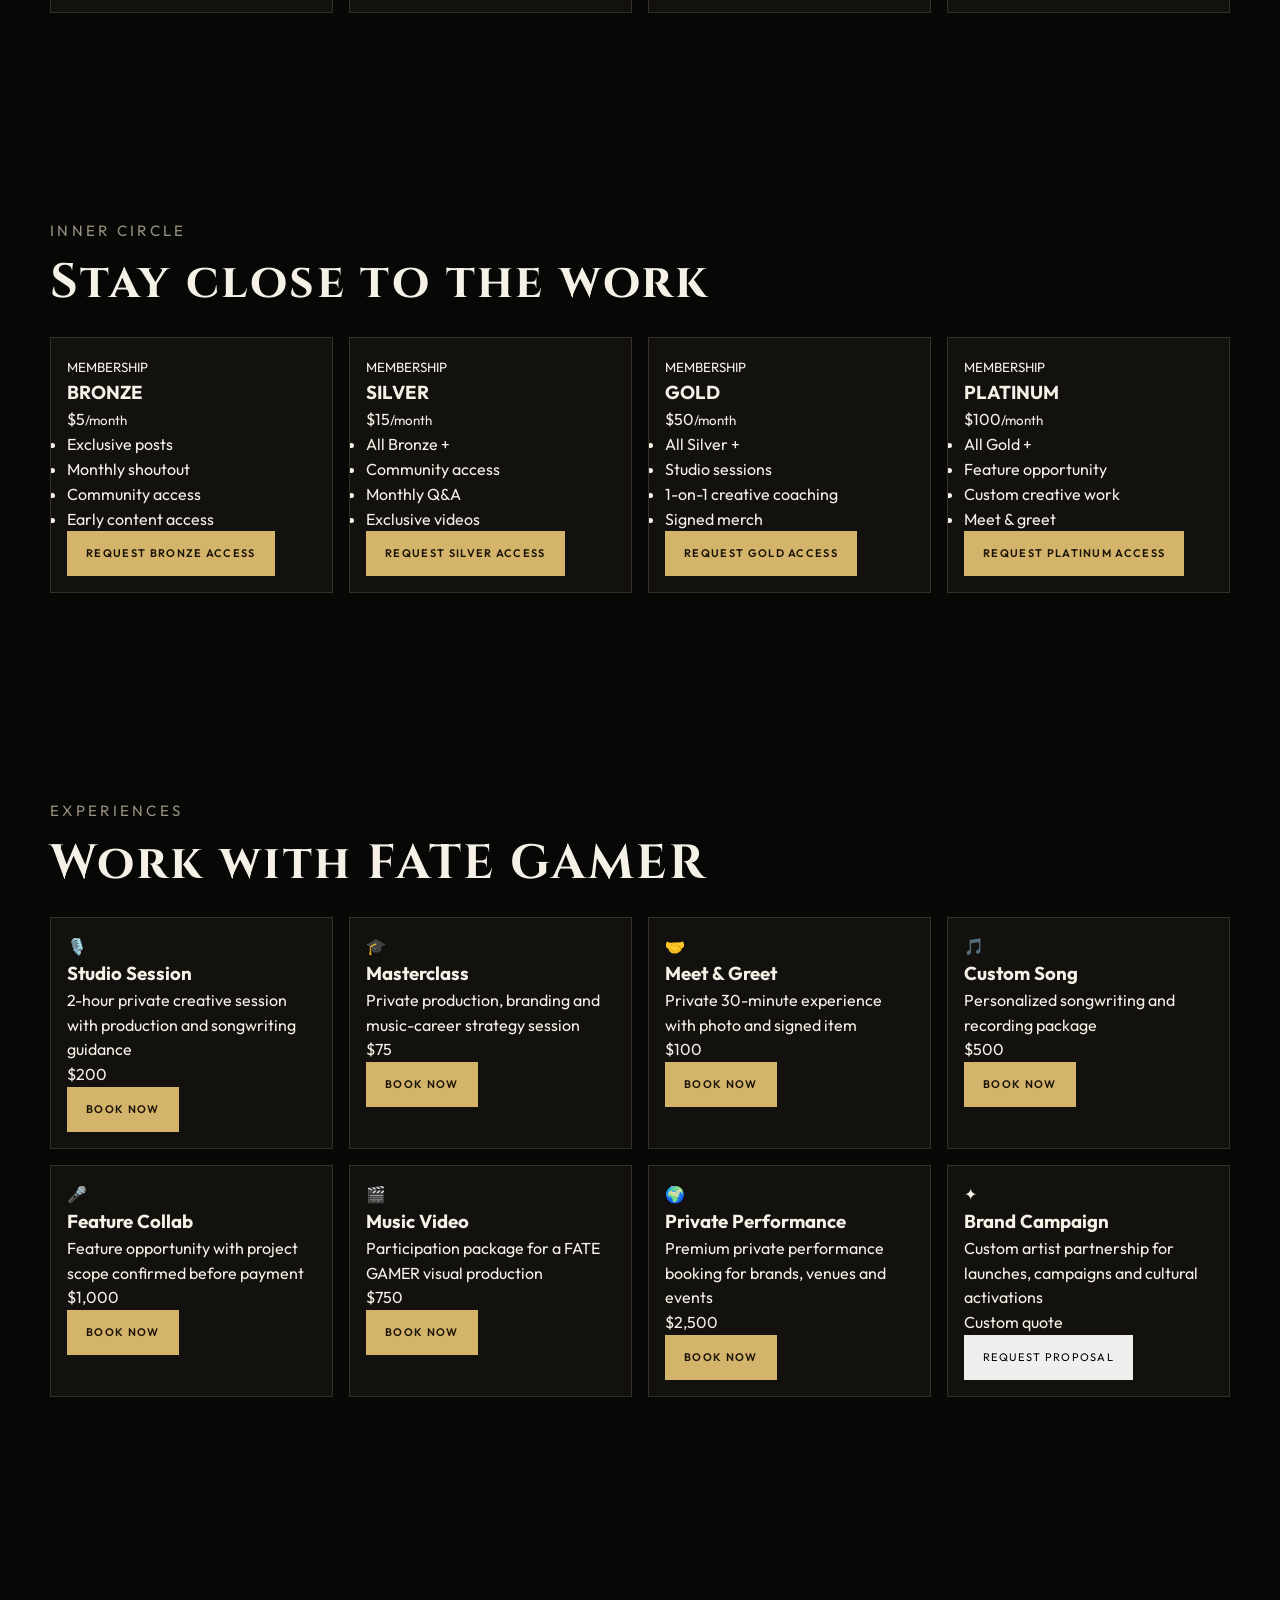
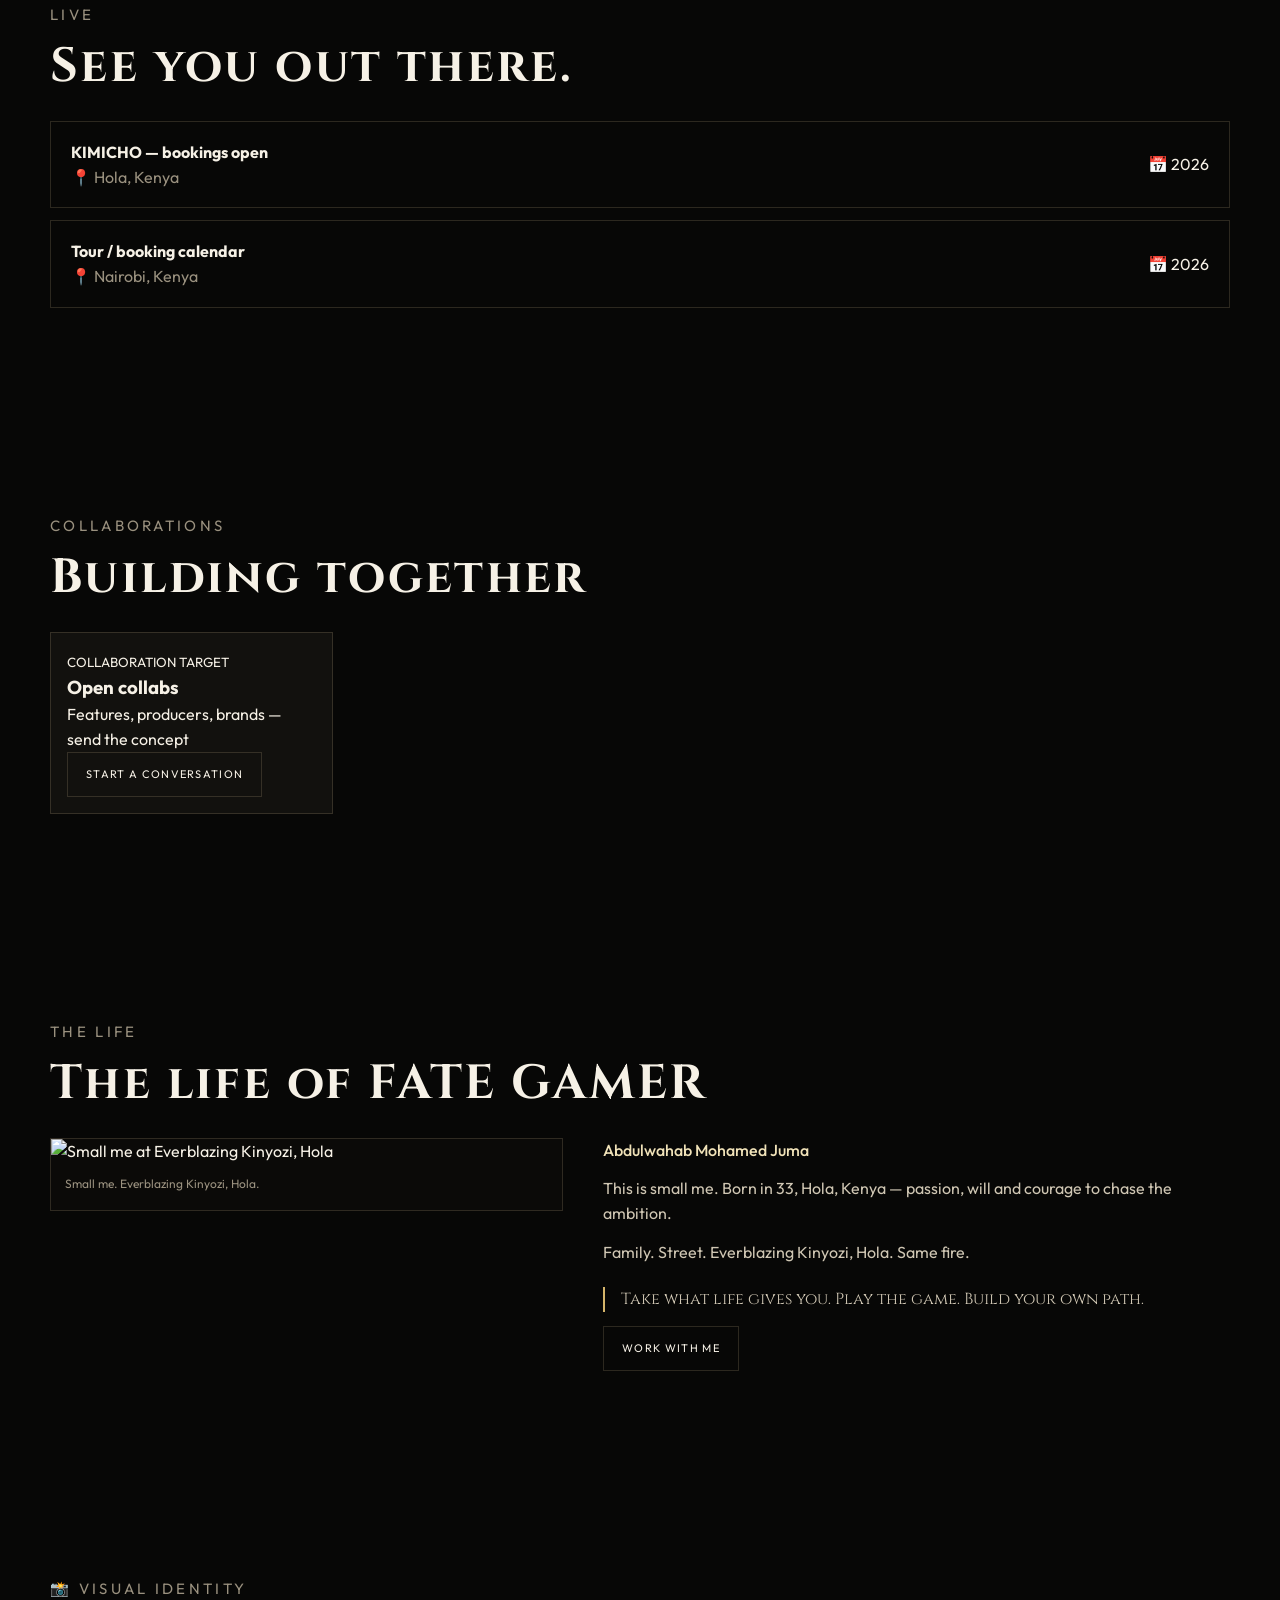
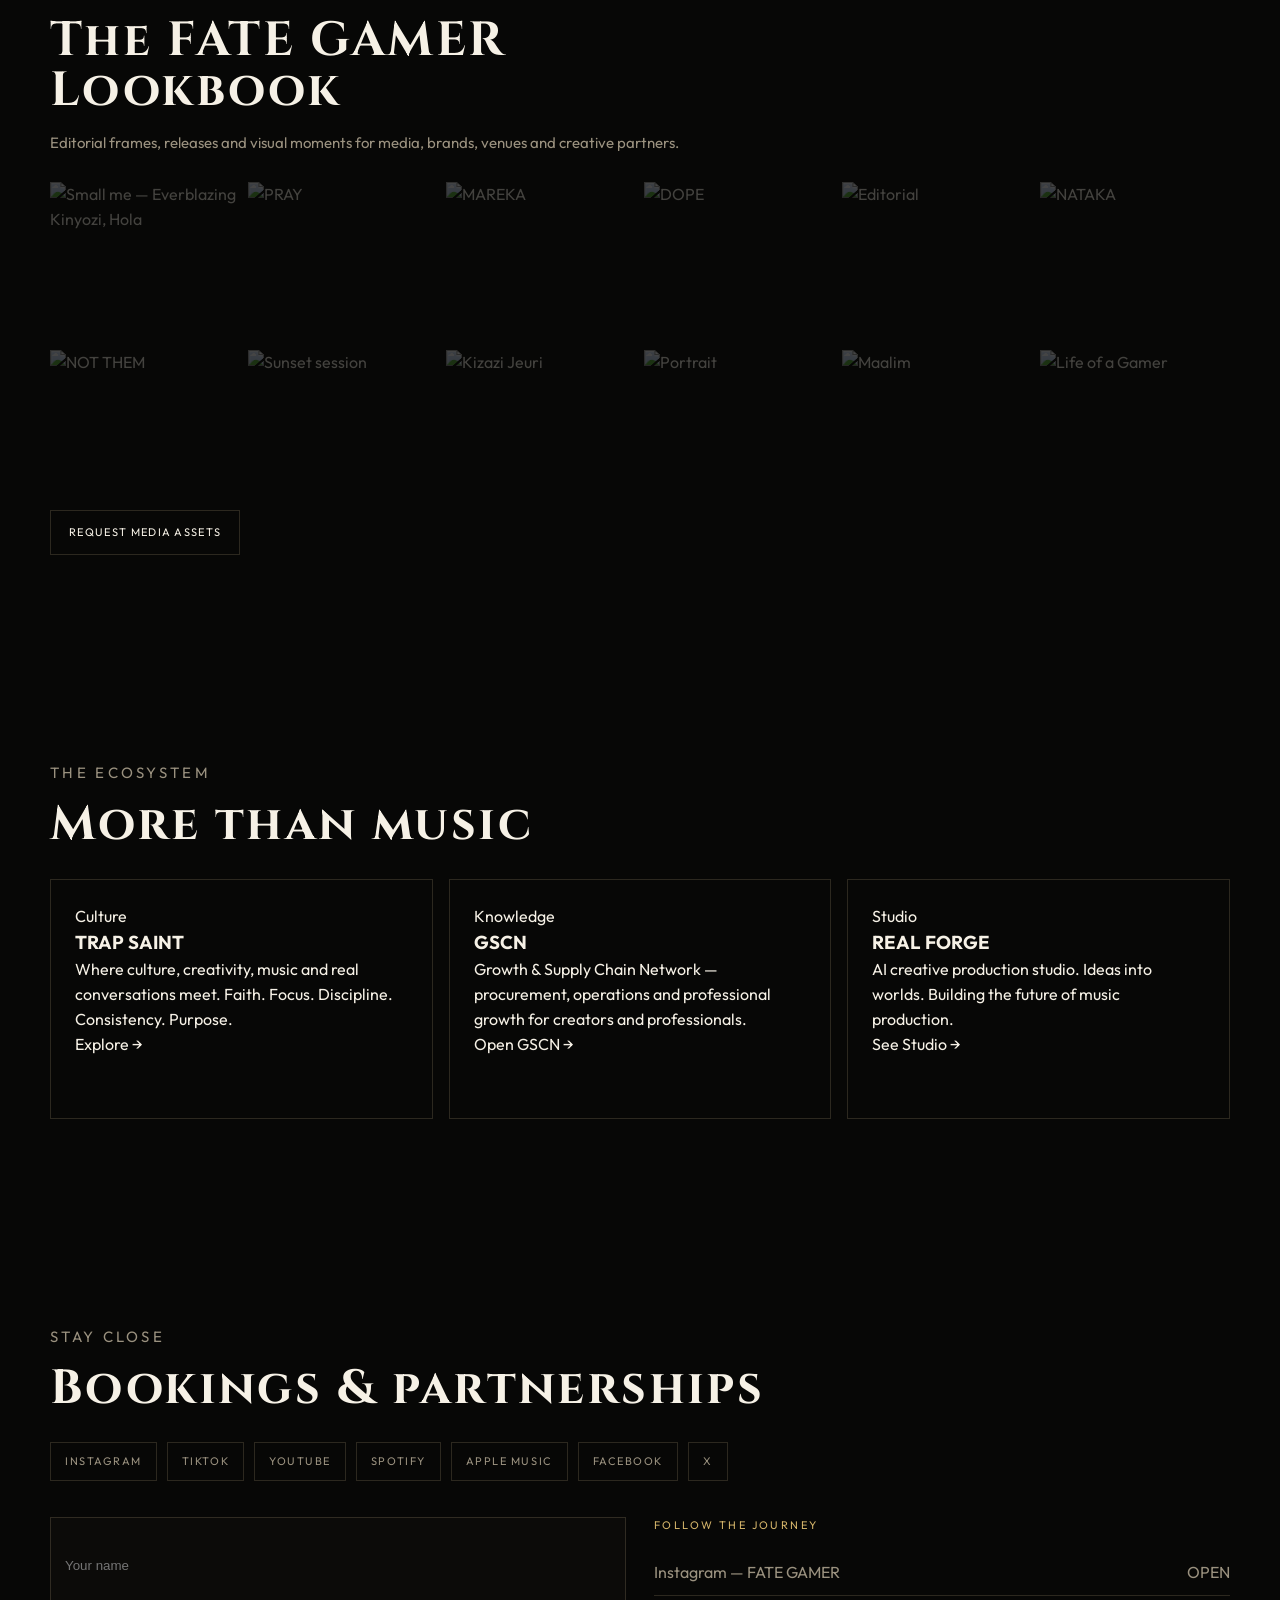
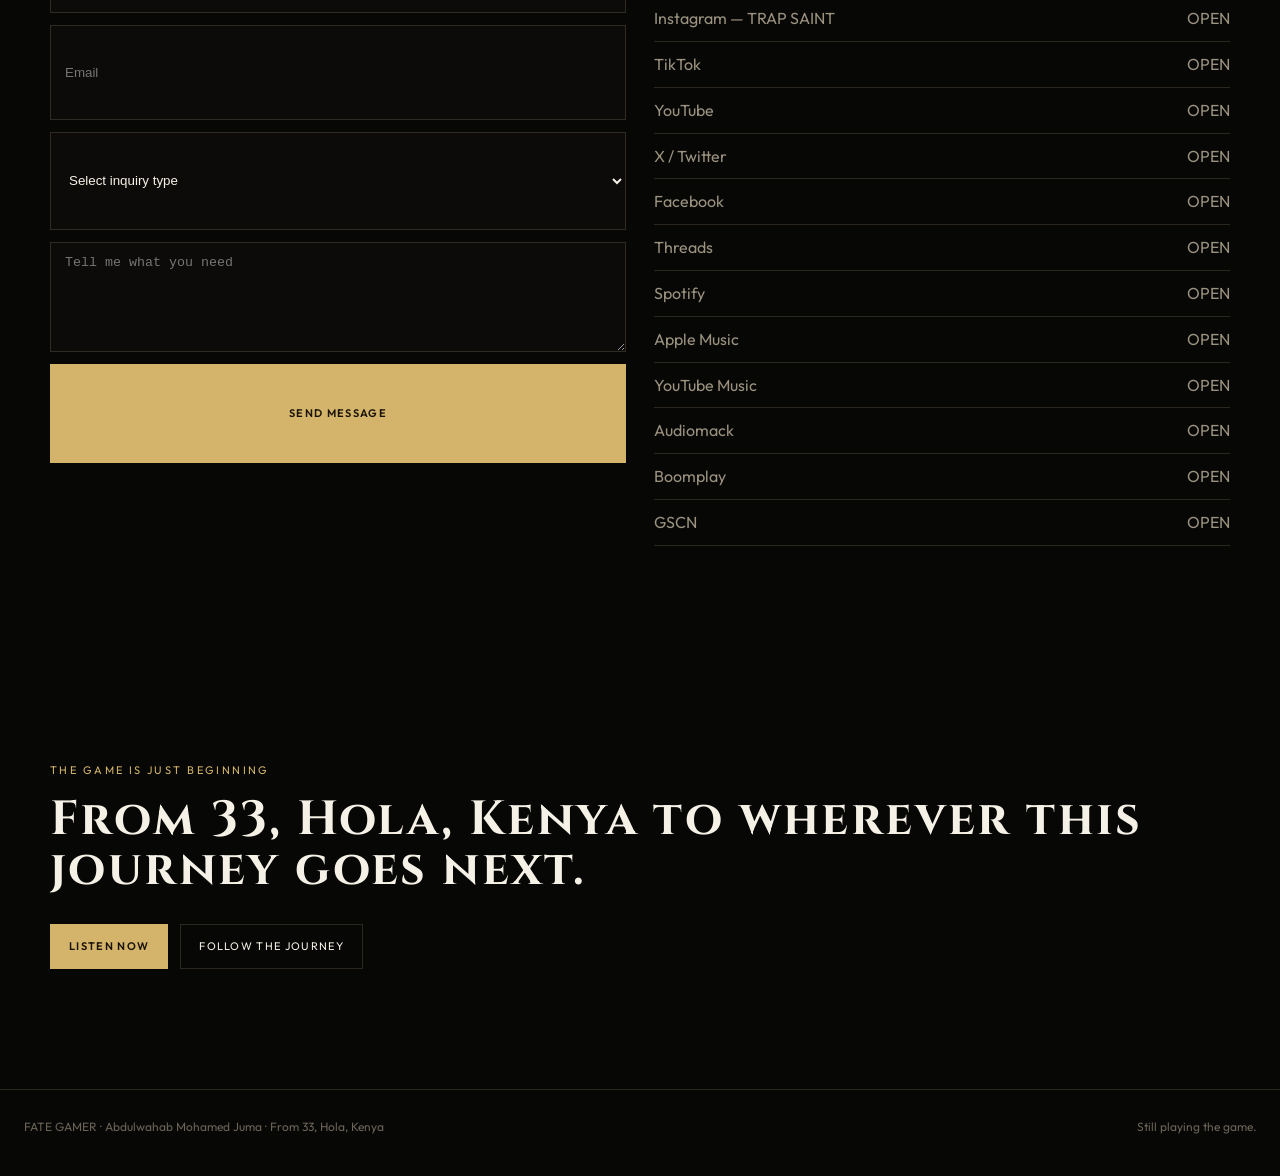
==== commit e76555eb: "Load click menu styles on the original layout" ====
--- a/index.html
+++ b/index.html
@@ -11,6 +11,7 @@
   <link rel="preconnect" href="https://fonts.gstatic.com" crossorigin />
   <link href="https://fonts.googleapis.com/css2?family=Cinzel:wght@500;700&family=Outfit:wght@300;400;500;600&display=swap" rel="stylesheet" />
   <link rel="stylesheet" href="styles.css" />
+  <link rel="stylesheet" href="nav.css" />
 </head>
 <body>
   <div class="grain"></div>
--- a/nav.css
+++ b/nav.css
@@ -0,0 +1,7 @@
+html{scroll-padding-top:88px;scroll-behavior:smooth}
+.nav-toggle{position:absolute;opacity:0;width:0;height:0}
+.burger{display:none;background:none;border:0;color:#f6f1e6;font-size:22px;cursor:pointer}
+.mobile-menu{display:none;position:fixed;inset:0;z-index:18;background:rgba(7,7,6,.96);padding:90px 28px;flex-direction:column;gap:22px;font-size:22px;font-family:Cinzel,serif}
+.nav-toggle:checked~.mobile-menu{display:flex}
+.mobile-menu a{color:#f0e2b8}
+@media(max-width:900px){.burger{display:block}.nav-links{display:none}}
